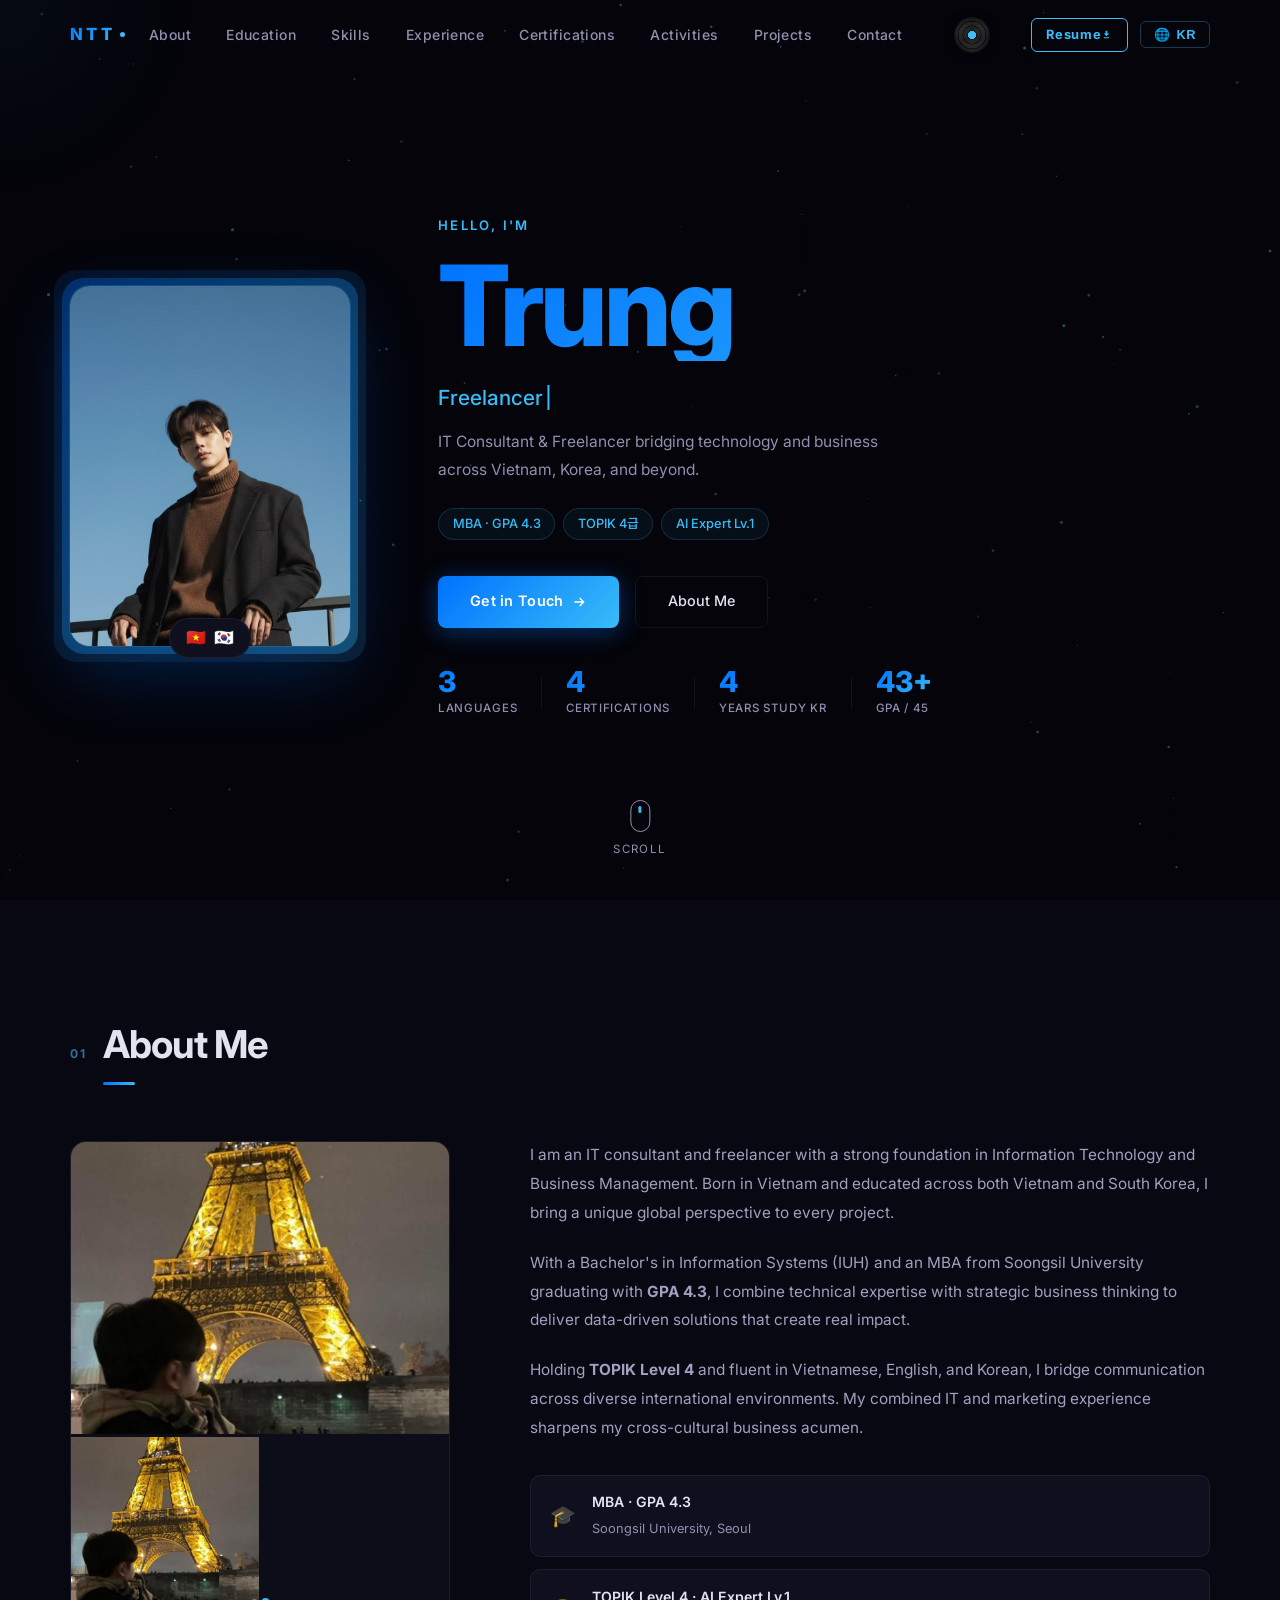
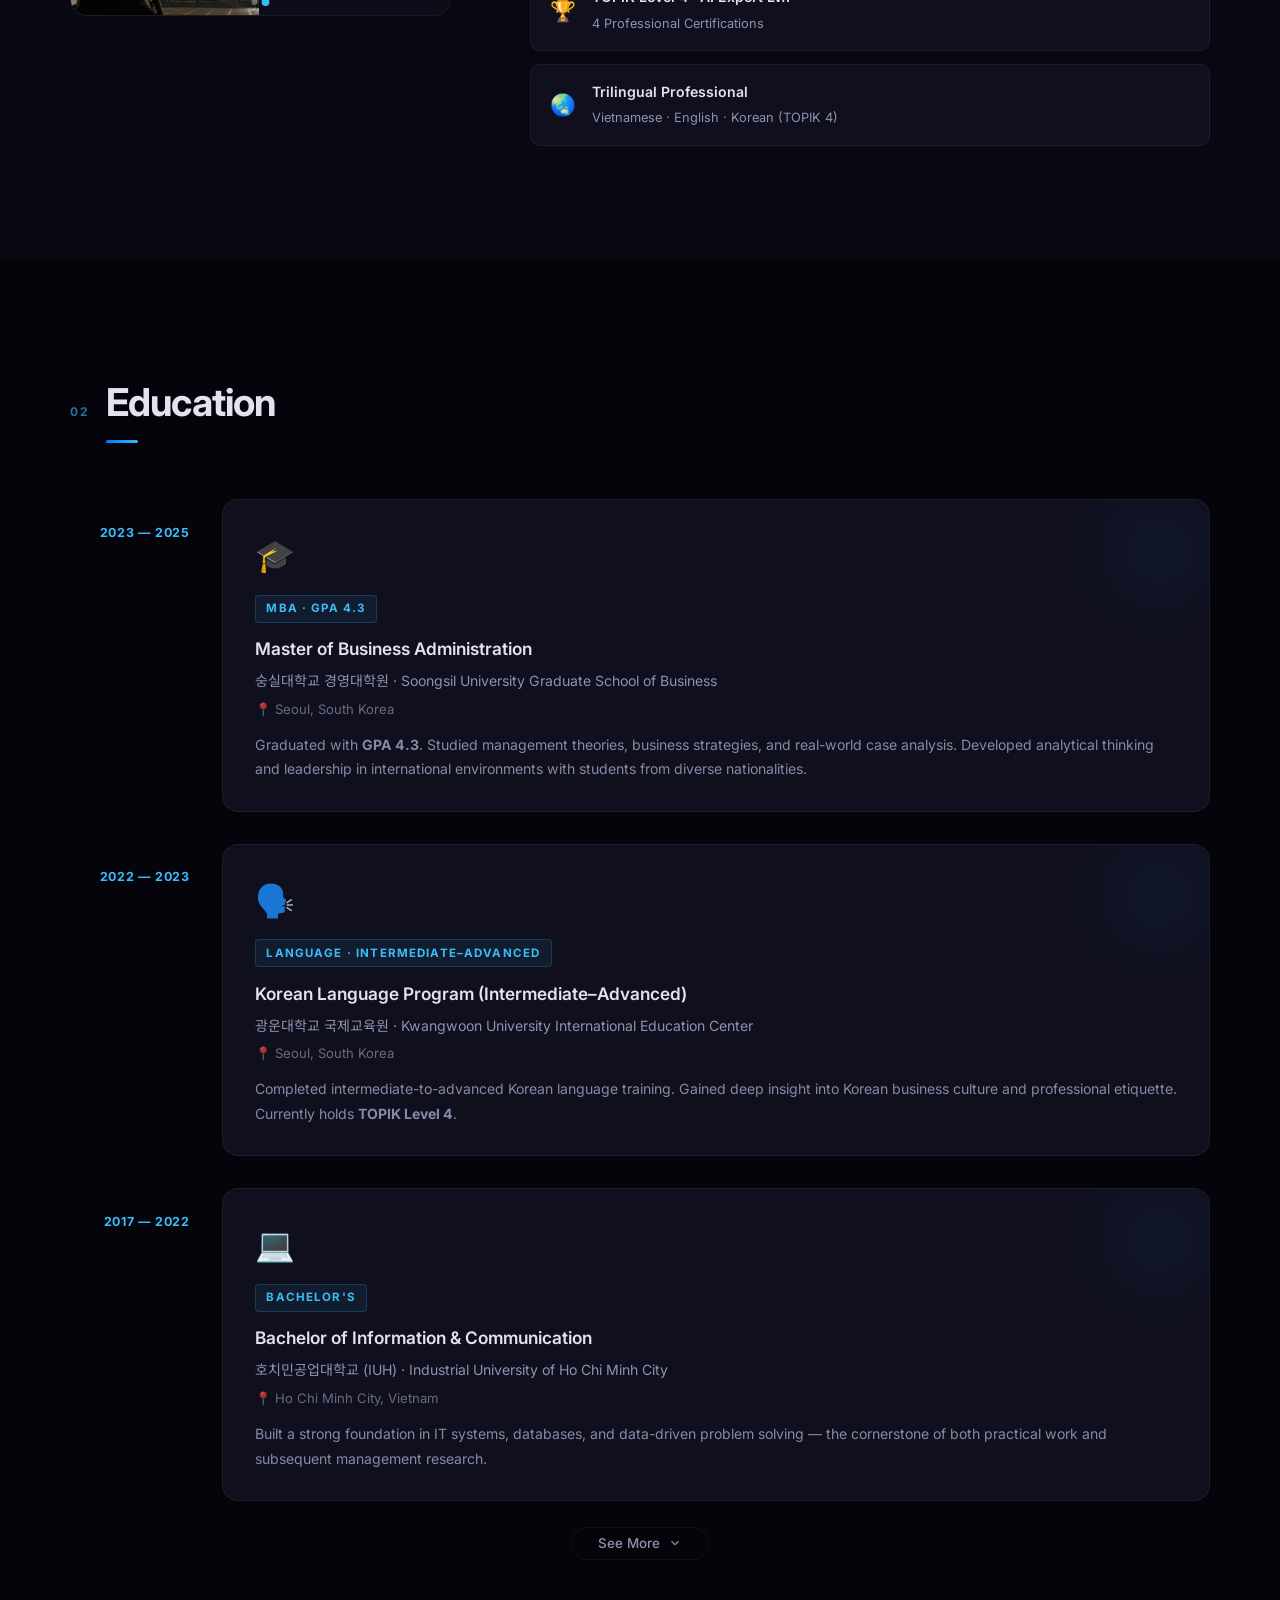
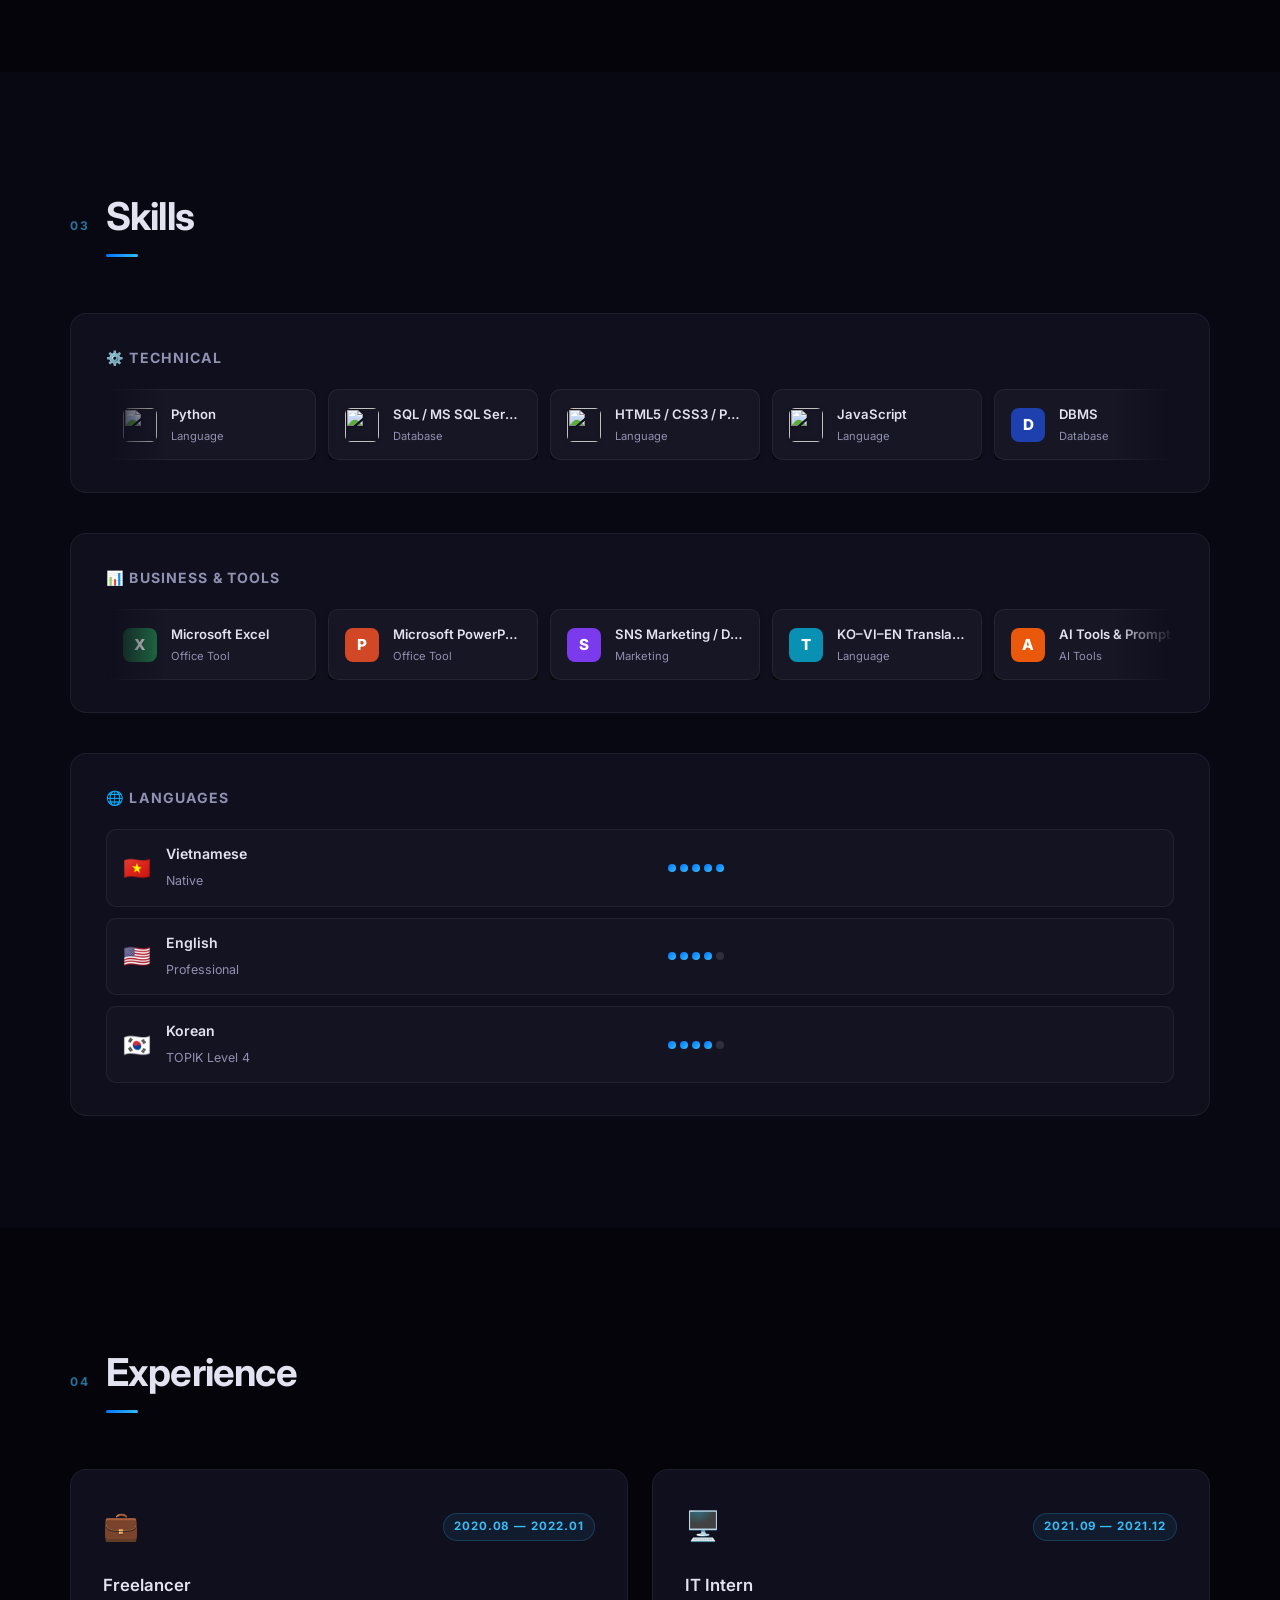
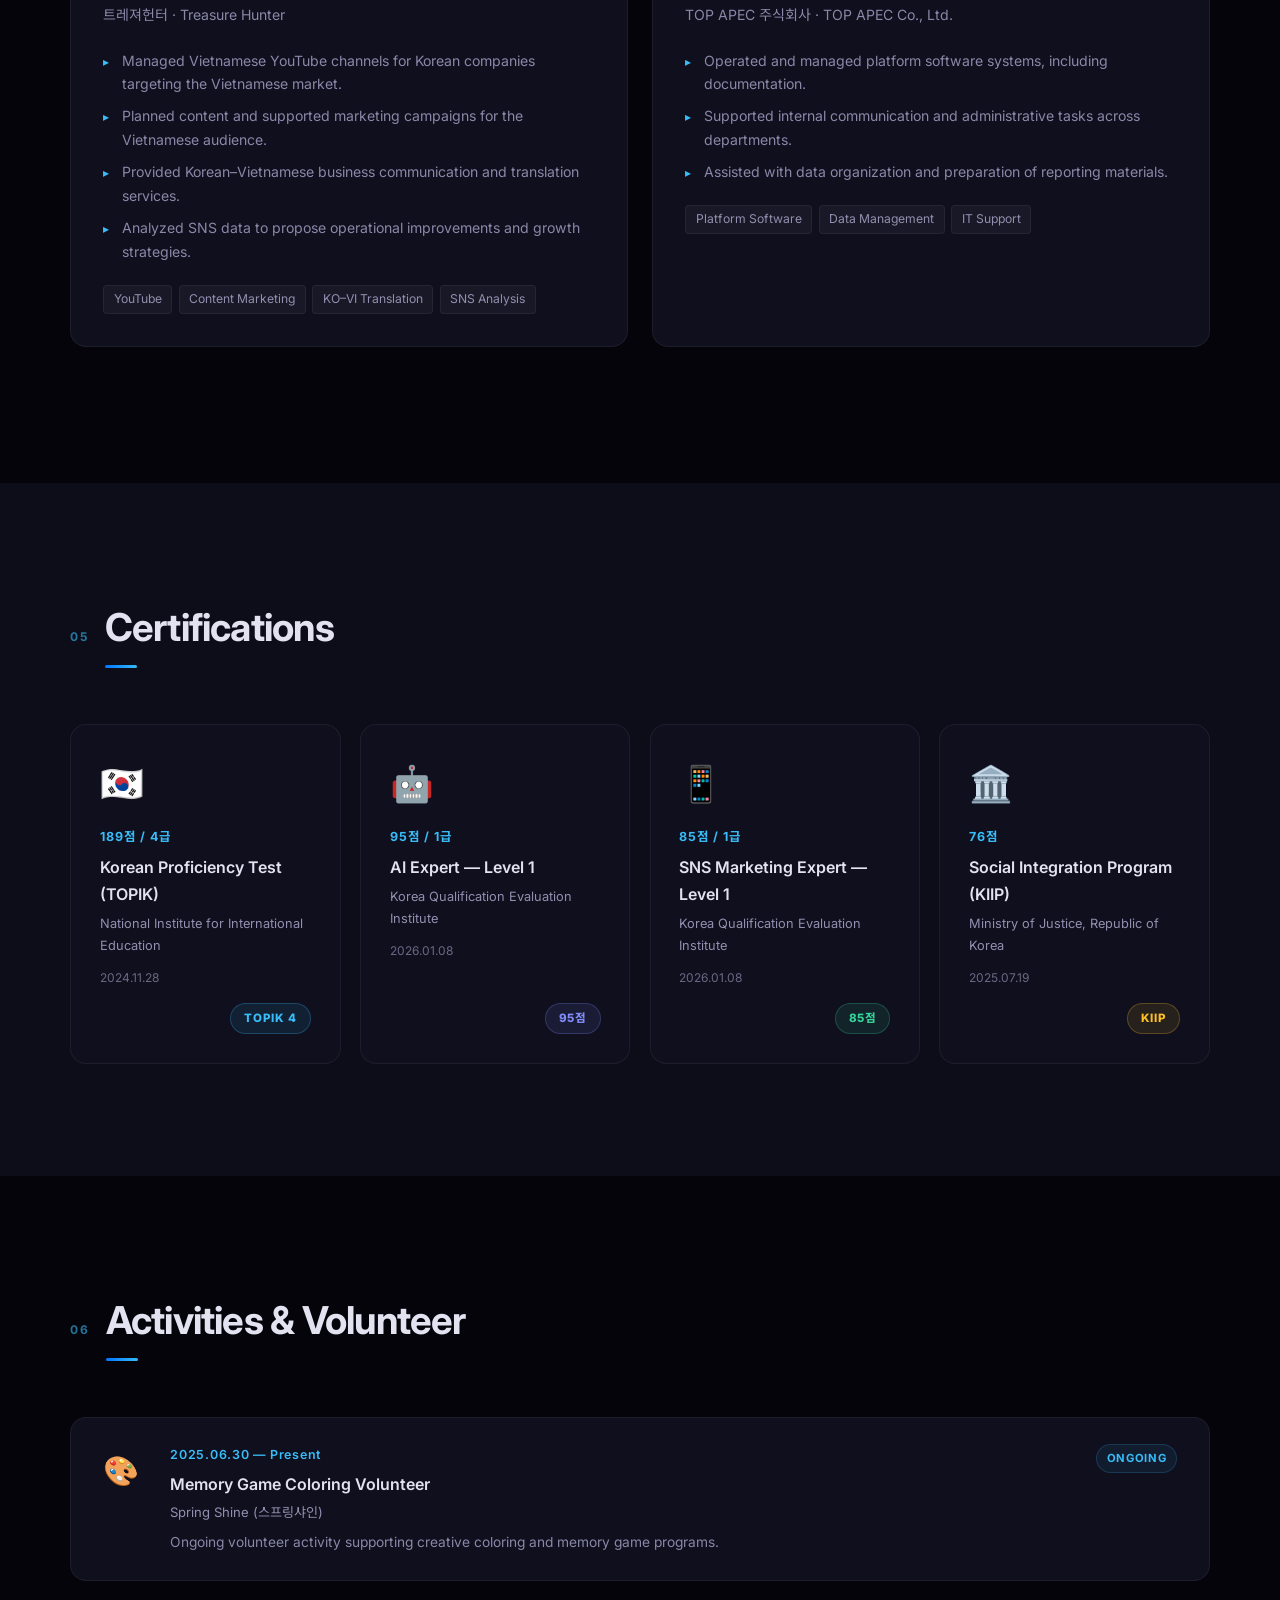
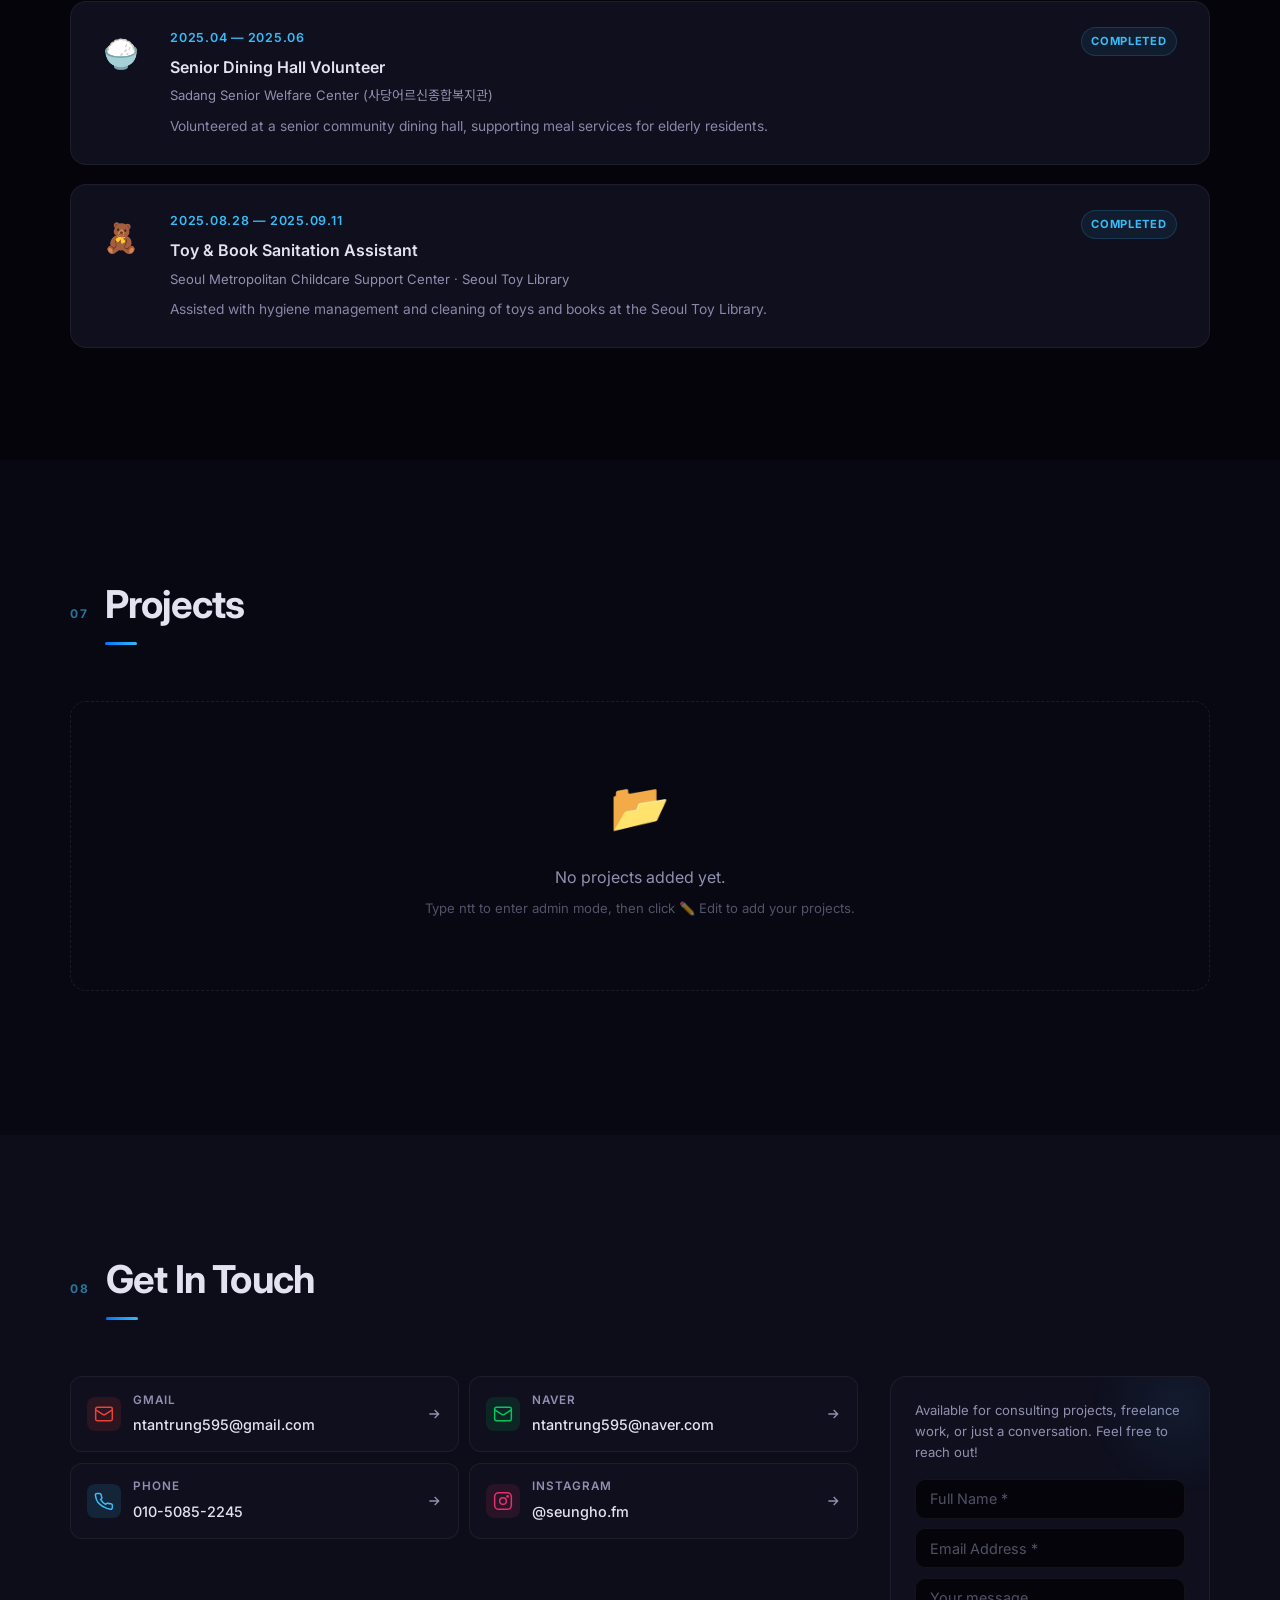
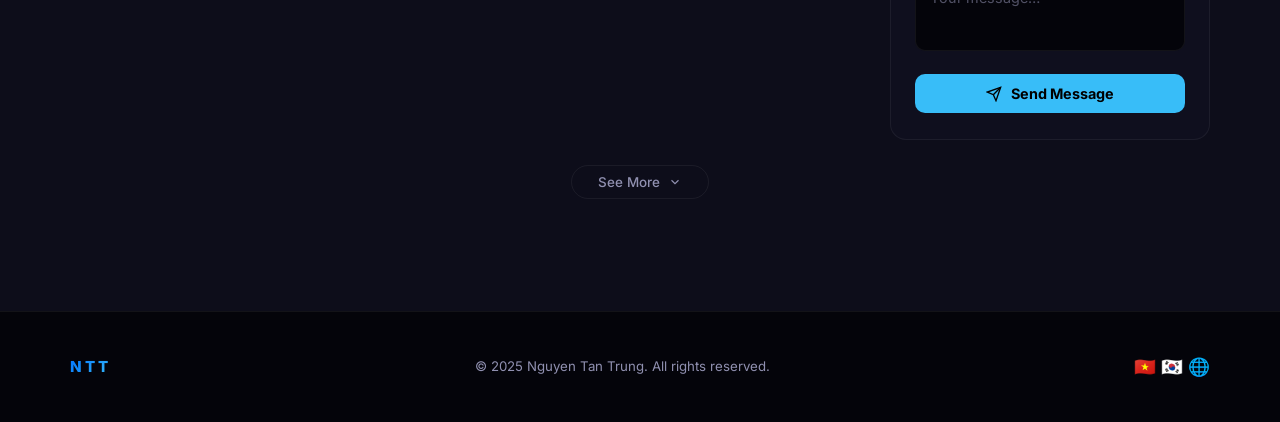
==== index.html @ a9954a74 "Switch contact form to Web3Forms — send directly to Gmail" ====
<!DOCTYPE html>
<html lang="en">
<head>
  <meta charset="UTF-8">
  <meta name="viewport" content="width=device-width, initial-scale=1.0">
  <title>Nguyen Tan Trung — Portfolio</title>
  <link rel="preconnect" href="https://fonts.googleapis.com">
  <link rel="preconnect" href="https://fonts.gstatic.com" crossorigin>
  <link href="https://fonts.googleapis.com/css2?family=Inter:ital,wght@0,300;0,400;0,500;0,600;0,700;0,800&family=Noto+Sans+KR:wght@300;400;500;700&display=swap" rel="stylesheet">
  <link rel="stylesheet" href="css/style.css?v=28">
</head>
<body>

  <!-- Particle Canvas -->
  <canvas id="particles"></canvas>
  <!-- Cursor glow -->
  <div id="cursor-glow"></div>
  <!-- Hidden YouTube Music Player -->

  <!-- ============ NAVBAR ============ -->
  <nav id="navbar">
    <div class="nav-container">
      <div class="nav-logo" id="adminTrigger" title="">
        <span class="logo-text">NTT</span>
        <span class="logo-dot"></span>
      </div>

      <!-- Admin photo upload panel (hidden) -->
      <div class="admin-panel" id="adminPanel">
        <span class="admin-label">🔒 Admin</span>
        <label class="admin-upload-btn" for="photoInput">
          📷 <span data-en="Change Photo" data-kr="사진 변경">Change Photo</span>
        </label>
        <input type="file" id="photoInput" accept="image/*" style="display:none">
        <button class="admin-btn" id="adminEditBtn">✏️ Edit</button>
        <button class="admin-btn admin-save-btn" id="adminSaveBtn">💾 Save</button>
        <button class="admin-btn admin-music-btn" id="adminMusicBtn">🎵 Music</button>
        <button class="admin-btn admin-reset-btn" id="adminResetBtn" title="Reset all text to original HTML">🔄 Reset</button>
        <button class="admin-btn admin-export-btn" id="adminExportBtn" title="Export HTML for deployment">📤 Export</button>
        <button class="admin-close" id="adminClose">✕</button>
      </div>
      <div class="nav-links">
        <a href="#about"      data-en="About"      data-kr="소개">About</a>
        <a href="#education"  data-en="Education"  data-kr="학력">Education</a>
        <a href="#skills"     data-en="Skills"     data-kr="스킬">Skills</a>
        <a href="#experience" data-en="Experience" data-kr="경험">Experience</a>
        <a href="#certs"      data-en="Certifications" data-kr="자격증">Certifications</a>
        <a href="#activities" data-en="Activities" data-kr="활동">Activities</a>
        <a href="#projects"   data-en="Projects"   data-kr="프로젝트">Projects</a>
        <a href="#contact"    data-en="Contact"    data-kr="연락처">Contact</a>
      </div>
      <div class="nav-right">
        <!-- Vinyl music player -->
        <div class="vinyl-player" id="vinylPlayer">
          <button class="vp-side" id="vpPrev" title="Previous">
            <svg width="11" height="11" viewBox="0 0 24 24" fill="currentColor"><path d="M6 6h2v12H6zm3.5 6 8.5 6V6z"/></svg>
          </button>
          <button class="vp-disc" id="vinylBtn" title="Play / Pause">
            <div class="vp-groove"></div>
            <span class="vp-note n1">♪</span>
            <span class="vp-note n2">♫</span>
            <span class="vp-note n3">♩</span>
            <span class="vp-note n4">♪</span>
          </button>
          <button class="vp-side" id="vpNext" title="Next">
            <svg width="11" height="11" viewBox="0 0 24 24" fill="currentColor"><path d="M6 18l8.5-6L6 6v12zm2.5-6 8.5 6V6l-8.5 6z"/><path d="M16 6h2v12h-2z"/></svg>
          </button>
          <span class="vp-title" id="vpTitle"></span>
        </div>
        <a class="resume-btn" href="resume.pdf" download title="Download Resume">Resume <svg width="11" height="11" viewBox="0 0 24 24" fill="currentColor"><path d="M12 16l-6-6h4V4h4v6h4l-6 6zm-6 4h12v-2H6v2z"/></svg></a>
        <button class="lang-toggle" id="langToggle">
          <span class="lang-icon">🌐</span> KR
        </button>
        <button class="menu-toggle" id="menuToggle" aria-label="Menu">
          <span></span><span></span><span></span>
        </button>
      </div>
    </div>
  </nav>

  <!-- Mobile Menu -->
  <div class="mobile-menu" id="mobileMenu">
    <a href="#about"      data-en="About"          data-kr="소개">About</a>
    <a href="#education"  data-en="Education"      data-kr="학력">Education</a>
    <a href="#skills"     data-en="Skills"         data-kr="스킬">Skills</a>
    <a href="#experience" data-en="Experience"     data-kr="경험">Experience</a>
    <a href="#certs"      data-en="Certifications" data-kr="자격증">Certifications</a>
    <a href="#activities" data-en="Activities"     data-kr="활동">Activities</a>
    <a href="#projects"   data-en="Projects"       data-kr="프로젝트">Projects</a>
    <a href="#contact"    data-en="Contact"        data-kr="연락처">Contact</a>
  </div>

  <!-- ============ HERO ============ -->
  <section id="hero">
    <div class="hero-inner">
      <div class="hero-photo-wrap">
        <div class="photo-ring"></div>
        <div class="photo-ring ring2"></div>
        <div class="hero-photo">
          <img src="images/profile.jpg" alt="Nguyen Tan Trung" id="profileImg"
               onerror="this.style.display='none'; document.getElementById('photoFallback').style.display='flex'">
          <div class="photo-fallback" id="photoFallback">
            <div class="fallback-initials">NTT</div>
          </div>
        </div>
        <div class="photo-badge"><span>🇻🇳</span><span>🇰🇷</span></div>
      </div>

      <div class="hero-text">
        <div class="hero-tag" data-en="Hello, I'm" data-kr="안녕하세요, 저는">Hello, I'm</div>
        <h1 class="hero-name">
          <span class="name-line" id="heroName" data-en="Trung" data-kr="고승호">Trung</span>
        </h1>
        <div class="hero-typed-wrap">
          <span class="hero-typed" id="typedText"></span>
          <span class="cursor-blink">|</span>
        </div>
        <p class="hero-desc"
           data-en="IT Consultant &amp; Freelancer bridging technology and business across Vietnam, Korea, and beyond."
           data-kr="기술과 비즈니스를 연결하는 IT 컨설턴트 &amp; 프리랜서 — 베트남, 한국, 그리고 세계로.">
          IT Consultant &amp; Freelancer bridging technology and business across Vietnam, Korea, and beyond.
        </p>
        <div class="hero-pills">
          <span>MBA · GPA 4.3</span>
          <span>TOPIK 4급</span>
          <span>AI Expert Lv.1</span>
        </div>
        <div class="hero-cta">
          <a href="#contact" class="btn-primary">
            <span data-en="Get in Touch" data-kr="연락하기">Get in Touch</span>
            <svg width="16" height="16" viewBox="0 0 24 24" fill="none" stroke="currentColor" stroke-width="2"><path d="m5 12 14 0M13 6l6 6-6 6"/></svg>
          </a>
          <a href="#about" class="btn-ghost" data-en="About Me" data-kr="소개">About Me</a>
        </div>
        <div class="hero-stats">
          <div class="stat">
            <span class="stat-num" data-target="3">0</span>
            <span class="stat-label" data-en="Languages" data-kr="언어">Languages</span>
          </div>
          <div class="stat-divider"></div>
          <div class="stat">
            <span class="stat-num" data-target="4">0</span>
            <span class="stat-label" data-en="Certifications" data-kr="자격증">Certifications</span>
          </div>
          <div class="stat-divider"></div>
          <div class="stat">
            <span class="stat-num" data-target="4">0</span>
            <span class="stat-label" data-en="Years Study KR" data-kr="한국 유학">Years Study KR</span>
          </div>
          <div class="stat-divider"></div>
          <div class="stat">
            <span class="stat-num" data-target="43">0</span>
            <span class="stat-label" data-en="GPA / 45" data-kr="학점">GPA / 45</span>
          </div>
        </div>
      </div>
    </div>
    <div class="scroll-hint">
      <div class="scroll-mouse"><div class="scroll-wheel"></div></div>
      <span data-en="Scroll" data-kr="스크롤">Scroll</span>
    </div>

  </section>

  <!-- ============ ABOUT ============ -->
  <section id="about">
    <div class="container">
      <div class="section-header reveal">
        <span class="section-num">01</span>
        <h2 data-en="About Me" data-kr="소개">About Me</h2>
      </div>
      <div class="about-grid">
        <div class="about-image-block reveal">
          <div class="about-slideshow" id="aboutSlideshow">
            <!-- Main large photo -->
            <div class="slide-main" id="slideMain">
              <img class="slide-photo" id="slideMainImg" alt="">
              <button class="del-btn" id="delMain">✕</button>
            </div>
            <!-- Two thumbnails row -->
            <div class="slide-thumbs">
              <div class="slide-thumb" id="slideLeft">
                <img class="slide-photo" id="slideLeftImg" alt="">
                <button class="del-btn" id="delLeft">✕</button>
              </div>
              <div class="slide-thumb" id="slideRight">
                <img class="slide-photo" id="slideRightImg" alt="">
                <button class="del-btn" id="delRight">✕</button>
              </div>
            </div>
            <!-- Navigation arrows -->
            <button class="slide-arrow arrow-prev" id="arrowPrev">&#8249;</button>
            <button class="slide-arrow arrow-next" id="arrowNext">&#8250;</button>
            <!-- Page indicator dots -->
            <div class="slideshow-dots" id="slideshowDots"></div>
            <!-- Admin add button (hidden until admin mode) -->
            <button class="slideshow-add-btn" id="slideshowAddBtn" title="Add photos">
              <svg width="18" height="18" viewBox="0 0 24 24" fill="none" stroke="currentColor" stroke-width="2.5"><path d="M12 5v14M5 12h14"/></svg>
              <span data-en="Add Photos" data-kr="사진 추가">Add Photos</span>
            </button>
            <input type="file" id="galleryInput" accept="image/*" multiple style="display:none">
          </div>
        </div>
        <div class="about-content reveal">
          <p data-en="I am an IT consultant and freelancer with a strong foundation in Information Technology and Business Management. Born in Vietnam and educated across both Vietnam and South Korea, I bring a unique global perspective to every project."
             data-kr="저는 정보기술과 경영 관리에 탄탄한 기반을 갖춘 IT 컨설턴트이자 프리랜서입니다. 베트남에서 태어나 베트남과 한국 양국에서 교육을 받으며, 모든 프로젝트에 독특한 글로벌 시각을 제공합니다.">
            I am an IT consultant and freelancer with a strong foundation in Information Technology and Business Management. Born in Vietnam and educated across both Vietnam and South Korea, I bring a unique global perspective to every project.
          </p>
          <p data-en="With a Bachelor's in Information Systems (IUH) and an MBA from Soongsil University graduating with GPA 4.3, I combine technical expertise with strategic business thinking to deliver data-driven solutions that create real impact."
             data-kr="IUH 정보통신학과 학사와 숭실대학교 MBA(GPA 4.3 졸업)를 바탕으로, 기술 전문성과 전략적 비즈니스 사고를 결합하여 실질적인 영향을 미치는 데이터 기반 솔루션을 제공합니다.">
            With a Bachelor's in Information Systems (IUH) and an MBA from Soongsil University graduating with <strong>GPA 4.3</strong>, I combine technical expertise with strategic business thinking to deliver data-driven solutions that create real impact.
          </p>
          <p data-en="Holding TOPIK Level 4 and fluent in Vietnamese, English, and Korean, I bridge communication across diverse international environments. My combined IT and marketing experience sharpens my cross-cultural business acumen."
             data-kr="TOPIK 4급 보유자로 베트남어, 영어, 한국어에 능통하며, 다양한 국제 환경에서 소통의 교량 역할을 합니다. IT와 마케팅 경험의 결합을 통해 다문화 비즈니스 감각을 키워왔습니다.">
            Holding <strong>TOPIK Level 4</strong> and fluent in Vietnamese, English, and Korean, I bridge communication across diverse international environments. My combined IT and marketing experience sharpens my cross-cultural business acumen.
          </p>
          <div class="about-info-cards" id="aboutInfoCards">
            <div class="info-card" data-static-id="about-s1">
              <div class="info-icon">🎓</div>
              <div>
                <strong data-en="MBA · GPA 4.3" data-kr="MBA · 학점 4.3">MBA · GPA 4.3</strong>
                <span>Soongsil University, Seoul</span>
              </div>
            </div>
            <div class="info-card" data-static-id="about-s2">
              <div class="info-icon">🏆</div>
              <div>
                <strong data-en="TOPIK Level 4 · AI Expert Lv.1" data-kr="TOPIK 4급 · AI 전문가 1급">TOPIK Level 4 · AI Expert Lv.1</strong>
                <span data-en="4 Professional Certifications" data-kr="전문 자격증 4개">4 Professional Certifications</span>
              </div>
            </div>
            <div class="info-card" data-static-id="about-s3">
              <div class="info-icon">🌏</div>
              <div>
                <strong data-en="Trilingual Professional" data-kr="3개 국어 전문가">Trilingual Professional</strong>
                <span>Vietnamese · English · Korean (TOPIK 4)</span>
              </div>
            </div>
          </div>
          <div class="see-more-wrap" id="aboutSeeMore" style="display:none">
            <button class="see-more-btn" data-section="about">
              <span data-en="See More" data-kr="더 보기">See More</span>
              <svg width="14" height="14" viewBox="0 0 24 24" fill="none" stroke="currentColor" stroke-width="2"><path d="m6 9 6 6 6-6"/></svg>
            </button>
          </div>
          <div class="section-admin-bar" id="aboutAdminBar">
            <button class="section-add-btn" data-add-section="about">
              <svg width="14" height="14" viewBox="0 0 24 24" fill="none" stroke="currentColor" stroke-width="2.5"><path d="M12 5v14M5 12h14"/></svg>
              <span data-en="Add Info Card" data-kr="정보 카드 추가">Add Info Card</span>
            </button>
          </div>
        </div>
      </div>
    </div>
  </section>

  <!-- ============ EDUCATION ============ -->
  <section id="education">
    <div class="container">
      <div class="section-header reveal">
        <span class="section-num">02</span>
        <h2 data-en="Education" data-kr="학력">Education</h2>
      </div>
      <div class="edu-timeline" id="eduTimeline">

        <div class="edu-item reveal" data-edu-id="mba" data-static-id="edu-mba">
          <div class="edu-year">2023 — 2025</div>
          <div class="edu-card">
            <div class="edu-card-glow"></div>
            <div class="edu-logo">🎓</div>
            <div class="edu-body">
              <span class="edu-badge" data-en="MBA · GPA 4.3" data-kr="경영학 석사 · 학점 4.3">MBA · GPA 4.3</span>
              <h3 data-en="Master of Business Administration" data-kr="경영학 석사 (MBA)">Master of Business Administration</h3>
              <p class="edu-school">숭실대학교 경영대학원 · Soongsil University Graduate School of Business</p>
              <p class="edu-location">📍 Seoul, South Korea</p>
              <p class="edu-desc"
                 data-en="Graduated with GPA 4.3. Studied management theories, business strategies, and real-world case analysis. Developed analytical thinking and leadership in international environments with students from diverse nationalities."
                 data-kr="GPA 4.3으로 졸업. 경영 이론, 비즈니스 전략, 실제 사례를 체계적으로 연구. 다양한 국적의 유학생들과 함께하는 국제 환경에서 분석적 사고와 리더십을 개발했습니다.">
                Graduated with <strong>GPA 4.3</strong>. Studied management theories, business strategies, and real-world case analysis. Developed analytical thinking and leadership in international environments with students from diverse nationalities.
              </p>
            </div>
          <div class="click-hint">Click to view</div>
          </div>
        </div>

        <div class="edu-item reveal" data-edu-id="korean" data-static-id="edu-korean">
          <div class="edu-year">2022 — 2023</div>
          <div class="edu-card">
            <div class="edu-card-glow"></div>
            <div class="edu-logo">🗣️</div>
            <div class="edu-body">
              <span class="edu-badge" data-en="Language · Intermediate–Advanced" data-kr="어학 · 중·고급">Language · Intermediate–Advanced</span>
              <h3 data-en="Korean Language Program (Intermediate–Advanced)" data-kr="한국어교육 (중·고급)">Korean Language Program (Intermediate–Advanced)</h3>
              <p class="edu-school">광운대학교 국제교육원 · Kwangwoon University International Education Center</p>
              <p class="edu-location">📍 Seoul, South Korea</p>
              <p class="edu-desc"
                 data-en="Completed intermediate-to-advanced Korean language training. Gained deep insight into Korean business culture, organizational communication, and professional etiquette. Currently holds TOPIK Level 4."
                 data-kr="한국어 중·고급 과정 수료. 한국 비즈니스 문화, 조직 내 커뮤니케이션, 비즈니스 예절에 대한 깊은 이해를 갖추었습니다. 현재 TOPIK 4급 보유.">
                Completed intermediate-to-advanced Korean language training. Gained deep insight into Korean business culture and professional etiquette. Currently holds <strong>TOPIK Level 4</strong>.
              </p>
            </div>
          <div class="click-hint">Click to view</div>
          </div>
        </div>

        <div class="edu-item reveal" data-edu-id="bachelor" data-static-id="edu-bachelor">
          <div class="edu-year">2017 — 2022</div>
          <div class="edu-card">
            <div class="edu-card-glow"></div>
            <div class="edu-logo">💻</div>
            <div class="edu-body">
              <span class="edu-badge" data-en="Bachelor's" data-kr="학사">Bachelor's</span>
              <h3 data-en="Bachelor of Information &amp; Communication" data-kr="정보통신학과 학사">Bachelor of Information &amp; Communication</h3>
              <p class="edu-school">호치민공업대학교 (IUH) · Industrial University of Ho Chi Minh City</p>
              <p class="edu-location">📍 Ho Chi Minh City, Vietnam</p>
              <p class="edu-desc"
                 data-en="Built a strong foundation in IT systems, databases, and data-driven problem solving — the cornerstone of both practical work and subsequent management research."
                 data-kr="IT 시스템, 데이터베이스, 데이터 기반 문제 해결에 탄탄한 기초를 쌓았습니다. 이후 경영 연구와 실무의 초석이 되었습니다.">
                Built a strong foundation in IT systems, databases, and data-driven problem solving — the cornerstone of both practical work and subsequent management research.
              </p>
            </div>
          <div class="click-hint">Click to view</div>
          </div>
        </div>

        <div class="edu-item reveal" data-edu-id="highschool" data-static-id="edu-highschool">
          <div class="edu-year">2014 — 2017</div>
          <div class="edu-card">
            <div class="edu-card-glow"></div>
            <div class="edu-logo">🏫</div>
            <div class="edu-body">
              <span class="edu-badge" data-en="High School" data-kr="고등학교">High School</span>
              <h3 data-en="High School Diploma" data-kr="고등학교 졸업">High School Diploma</h3>
              <p class="edu-school">호앙 반 투 고등학교 · Hoang Van Thu High School</p>
              <p class="edu-location">📍 Vietnam</p>
              <p class="edu-desc"
                 data-en="Served as class president, cultivating leadership and responsibility. Developed time management skills and diligence that form the foundation for completing any task."
                 data-kr="반장으로 활동하며 리더십과 책임감을 길렀습니다. 시간 관리 능력과 성실함을 개발하여 이후 모든 일을 완수하는 기반이 되었습니다.">
                Served as class president, cultivating leadership and responsibility. Developed time management skills and diligence that became the foundation for completing any task.
              </p>
            </div>
          <div class="click-hint">Click to view</div>
          </div>
        </div>

      </div>
      <div class="see-more-wrap" id="eduSeeMore" style="display:none">
        <button class="see-more-btn" data-section="edu">
          <span data-en="See More" data-kr="더 보기">See More</span>
          <svg width="14" height="14" viewBox="0 0 24 24" fill="none" stroke="currentColor" stroke-width="2"><path d="m6 9 6 6 6-6"/></svg>
        </button>
      </div>
      <div class="section-admin-bar" id="eduAdminBar">
        <button class="section-add-btn" data-add-section="edu">
          <svg width="14" height="14" viewBox="0 0 24 24" fill="none" stroke="currentColor" stroke-width="2.5"><path d="M12 5v14M5 12h14"/></svg>
          <span data-en="Add Education" data-kr="학력 추가">Add Education</span>
        </button>
      </div>
    </div>
  </section>

  <!-- ============ SKILLS ============ -->
  <section id="skills">
    <div class="container">
      <div class="section-header reveal">
        <span class="section-num">03</span>
        <h2 data-en="Skills" data-kr="스킬">Skills</h2>
      </div>
      <div class="skills-layout">
        <div class="skill-block reveal">
          <h3 data-en="⚙️ Technical" data-kr="⚙️ 기술">⚙️ Technical</h3>
          <div class="skill-list" id="skillListTech">
            <div class="skill-row" data-level="85" data-static-id="st-s1">
              <img class="sk-icon" src="https://cdn.jsdelivr.net/gh/devicons/devicon@latest/icons/python/python-original.svg" alt="">
              <div class="sk-info"><span class="sk-name">Python</span><span class="sk-cat">Language</span></div>
              <div class="skill-bar" style="display:none"><div class="skill-fill"></div></div>
            </div>
            <div class="skill-row" data-level="88" data-static-id="st-s2">
              <img class="sk-icon" src="https://cdn.jsdelivr.net/gh/devicons/devicon@latest/icons/microsoftsqlserver/microsoftsqlserver-plain.svg" alt="">
              <div class="sk-info"><span class="sk-name">SQL / MS SQL Server</span><span class="sk-cat">Database</span></div>
              <div class="skill-bar" style="display:none"><div class="skill-fill"></div></div>
            </div>
            <div class="skill-row" data-level="82" data-static-id="st-s3">
              <img class="sk-icon" src="https://cdn.jsdelivr.net/gh/devicons/devicon@latest/icons/html5/html5-original.svg" alt="">
              <div class="sk-info"><span class="sk-name">HTML5 / CSS3 / PHP</span><span class="sk-cat">Language</span></div>
              <div class="skill-bar" style="display:none"><div class="skill-fill"></div></div>
            </div>
            <div class="skill-row" data-level="75" data-static-id="st-s4">
              <img class="sk-icon" src="https://cdn.jsdelivr.net/gh/devicons/devicon@latest/icons/javascript/javascript-original.svg" alt="">
              <div class="sk-info"><span class="sk-name">JavaScript</span><span class="sk-cat">Language</span></div>
              <div class="skill-bar" style="display:none"><div class="skill-fill"></div></div>
            </div>
            <div class="skill-row" data-level="80" data-static-id="st-s5">
              <div class="sk-badge" style="background:#1e40af">D</div>
              <div class="sk-info"><span class="sk-name">DBMS</span><span class="sk-cat">Database</span></div>
              <div class="skill-bar" style="display:none"><div class="skill-fill"></div></div>
            </div>
            <div class="skill-row" data-level="70" data-static-id="st-s6">
              <div class="sk-badge" style="background:#065f46">I</div>
              <div class="sk-info"><span class="sk-name">IoT</span><span class="sk-cat">Technology</span></div>
              <div class="skill-bar" style="display:none"><div class="skill-fill"></div></div>
            </div>
          </div>
          <div class="see-more-wrap" id="skillTechSM" style="display:none">
            <button class="see-more-btn" data-section="skillTech">
              <span data-en="See More" data-kr="더 보기">See More</span>
              <svg width="14" height="14" viewBox="0 0 24 24" fill="none" stroke="currentColor" stroke-width="2"><path d="m6 9 6 6 6-6"/></svg>
            </button>
          </div>
          <div class="section-admin-bar" id="skillTechBar">
            <button class="section-add-btn" data-add-section="skillTech">
              <svg width="14" height="14" viewBox="0 0 24 24" fill="none" stroke="currentColor" stroke-width="2.5"><path d="M12 5v14M5 12h14"/></svg>
              <span data-en="Add Technical Skill" data-kr="기술 스킬 추가">Add Technical Skill</span>
            </button>
          </div>
        </div>

        <div class="skill-block reveal">
          <h3 data-en="📊 Business &amp; Tools" data-kr="📊 비즈니스 &amp; 도구">📊 Business &amp; Tools</h3>
          <div class="skill-list" id="skillListBiz">
            <div class="skill-row" data-level="93" data-static-id="sb-s1">
              <div class="sk-badge" style="background:#217346">X</div>
              <div class="sk-info"><span class="sk-name">Microsoft Excel</span><span class="sk-cat">Office Tool</span></div>
              <div class="skill-bar" style="display:none"><div class="skill-fill"></div></div>
            </div>
            <div class="skill-row" data-level="91" data-static-id="sb-s2">
              <div class="sk-badge" style="background:#d24726">P</div>
              <div class="sk-info"><span class="sk-name">Microsoft PowerPoint</span><span class="sk-cat">Office Tool</span></div>
              <div class="skill-bar" style="display:none"><div class="skill-fill"></div></div>
            </div>
            <div class="skill-row" data-level="85" data-static-id="sb-s3">
              <div class="sk-badge" style="background:#7c3aed">S</div>
              <div class="sk-info"><span class="sk-name" data-en="SNS Marketing / Data Analysis" data-kr="SNS 마케팅 / 데이터 분석">SNS Marketing / Data Analysis</span><span class="sk-cat">Marketing</span></div>
              <div class="skill-bar" style="display:none"><div class="skill-fill"></div></div>
            </div>
            <div class="skill-row" data-level="88" data-static-id="sb-s4">
              <div class="sk-badge" style="background:#0891b2">T</div>
              <div class="sk-info"><span class="sk-name" data-en="KO–VI–EN Translation" data-kr="한국어-베트남어-영어 통번역">KO–VI–EN Translation</span><span class="sk-cat">Language</span></div>
              <div class="skill-bar" style="display:none"><div class="skill-fill"></div></div>
            </div>
            <div class="skill-row" data-level="80" data-static-id="sb-s5">
              <div class="sk-badge" style="background:#ea580c">A</div>
              <div class="sk-info"><span class="sk-name" data-en="AI Tools &amp; Prompt Engineering" data-kr="AI 도구 &amp; 프롬프트 엔지니어링">AI Tools &amp; Prompt Engineering</span><span class="sk-cat">AI Tools</span></div>
              <div class="skill-bar" style="display:none"><div class="skill-fill"></div></div>
            </div>
          </div>
          <div class="see-more-wrap" id="skillBizSM" style="display:none">
            <button class="see-more-btn" data-section="skillBiz">
              <span data-en="See More" data-kr="더 보기">See More</span>
              <svg width="14" height="14" viewBox="0 0 24 24" fill="none" stroke="currentColor" stroke-width="2"><path d="m6 9 6 6 6-6"/></svg>
            </button>
          </div>
          <div class="section-admin-bar" id="skillBizBar">
            <button class="section-add-btn" data-add-section="skillBiz">
              <svg width="14" height="14" viewBox="0 0 24 24" fill="none" stroke="currentColor" stroke-width="2.5"><path d="M12 5v14M5 12h14"/></svg>
              <span data-en="Add Business Skill" data-kr="비즈니스 스킬 추가">Add Business Skill</span>
            </button>
          </div>
        </div>

        <div class="skill-block reveal">
          <h3 data-en="🌐 Languages" data-kr="🌐 언어">🌐 Languages</h3>
          <div class="lang-cards">
            <div class="lang-card">
              <span class="lang-flag">🇻🇳</span>
              <div><strong>Vietnamese</strong><em data-en="Native" data-kr="모국어">Native</em></div>
              <div class="lang-dots">
                <span class="dot active"></span><span class="dot active"></span><span class="dot active"></span><span class="dot active"></span><span class="dot active"></span>
              </div>
            </div>
            <div class="lang-card">
              <span class="lang-flag">🇺🇸</span>
              <div><strong>English</strong><em data-en="Professional" data-kr="전문">Professional</em></div>
              <div class="lang-dots">
                <span class="dot active"></span><span class="dot active"></span><span class="dot active"></span><span class="dot active"></span><span class="dot"></span>
              </div>
            </div>
            <div class="lang-card">
              <span class="lang-flag">🇰🇷</span>
              <div><strong>Korean</strong><em data-en="TOPIK Level 4" data-kr="TOPIK 4급">TOPIK Level 4</em></div>
              <div class="lang-dots">
                <span class="dot active"></span><span class="dot active"></span><span class="dot active"></span><span class="dot active"></span><span class="dot"></span>
              </div>
            </div>
          </div>
        </div>
      </div>
    </div>
  </section>

  <!-- ============ EXPERIENCE ============ -->
  <section id="experience">
    <div class="container">
      <div class="section-header reveal">
        <span class="section-num">04</span>
        <h2 data-en="Experience" data-kr="경험">Experience</h2>
      </div>
      <div class="exp-grid" id="expGrid">

        <div class="exp-card reveal" data-static-id="exp-s1">
          <div class="exp-card-top">
            <div class="exp-icon">💼</div>
            <span class="exp-tag">2020.08 — 2022.01</span>
          </div>
          <h3>Freelancer</h3>
          <p class="exp-org">트레져헌터 · Treasure Hunter</p>
          <ul class="exp-list">
            <li data-en="Managed Vietnamese YouTube channels for Korean companies targeting the Vietnamese market."
                data-kr="한국 기업의 베트남 유튜브 채널 운영 및 관리 (베트남 시장 타겟팅)">
              Managed Vietnamese YouTube channels for Korean companies targeting the Vietnamese market.
            </li>
            <li data-en="Planned content and supported marketing campaigns for the Vietnamese audience."
                data-kr="베트남 시장 대상 콘텐츠 기획 및 마케팅 캠페인 지원">
              Planned content and supported marketing campaigns for the Vietnamese audience.
            </li>
            <li data-en="Provided Korean–Vietnamese business communication and translation services."
                data-kr="한국어–베트남어 비즈니스 커뮤니케이션 및 통번역 서비스 제공">
              Provided Korean–Vietnamese business communication and translation services.
            </li>
            <li data-en="Analyzed SNS data to propose operational improvements and growth strategies."
                data-kr="SNS 데이터 분석을 통한 운영 개선 및 성장 전략 제안">
              Analyzed SNS data to propose operational improvements and growth strategies.
            </li>
          </ul>
          <div class="exp-tags">
            <span>YouTube</span><span>Content Marketing</span><span>KO–VI Translation</span><span>SNS Analysis</span>
          </div>
        </div>

        <div class="exp-card reveal" data-static-id="exp-s2">
          <div class="exp-card-top">
            <div class="exp-icon">🖥️</div>
            <span class="exp-tag">2021.09 — 2021.12</span>
          </div>
          <h3 data-en="IT Intern" data-kr="IT 인턴">IT Intern</h3>
          <p class="exp-org">TOP APEC 주식회사 · TOP APEC Co., Ltd.</p>
          <ul class="exp-list">
            <li data-en="Operated and managed platform software systems, including documentation."
                data-kr="플랫폼 소프트웨어 운영 관리 및 문서 정리">
              Operated and managed platform software systems, including documentation.
            </li>
            <li data-en="Supported internal communication and administrative tasks across departments."
                data-kr="부서 간 내부 커뮤니케이션 및 행정 업무 지원">
              Supported internal communication and administrative tasks across departments.
            </li>
            <li data-en="Assisted with data organization and preparation of reporting materials."
                data-kr="데이터 정리 및 보고 자료 작성 보조">
              Assisted with data organization and preparation of reporting materials.
            </li>
          </ul>
          <div class="exp-tags">
            <span>Platform Software</span><span>Data Management</span><span>IT Support</span>
          </div>
        </div>

      </div>
      <div class="see-more-wrap" id="expSeeMore" style="display:none">
        <button class="see-more-btn" data-section="exp">
          <span data-en="See More" data-kr="더 보기">See More</span>
          <svg width="14" height="14" viewBox="0 0 24 24" fill="none" stroke="currentColor" stroke-width="2"><path d="m6 9 6 6 6-6"/></svg>
        </button>
      </div>
      <div class="section-admin-bar" id="expAdminBar">
        <button class="section-add-btn" data-add-section="exp">
          <svg width="14" height="14" viewBox="0 0 24 24" fill="none" stroke="currentColor" stroke-width="2.5"><path d="M12 5v14M5 12h14"/></svg>
          <span data-en="Add Experience" data-kr="경험 추가">Add Experience</span>
        </button>
      </div>
    </div>
  </section>

  <!-- ============ CERTIFICATIONS ============ -->
  <section id="certs">
    <div class="container">
      <div class="section-header reveal">
        <span class="section-num">05</span>
        <h2 data-en="Certifications" data-kr="자격증">Certifications</h2>
      </div>
      <div class="certs-grid" id="certsGrid">

        <div class="cert-card reveal" data-cert-id="topik" data-static-id="cert-topik">
          <div class="cert-icon">🇰🇷</div>
          <div class="cert-body">
            <div class="cert-score">189점 / 4급</div>
            <h3 data-en="Korean Proficiency Test (TOPIK)" data-kr="한국어능력시험 (TOPIK)">Korean Proficiency Test (TOPIK)</h3>
            <p class="cert-org" data-en="National Institute for International Education" data-kr="국립국제교육원">National Institute for International Education</p>
            <span class="cert-date">2024.11.28</span>
          </div>
          <div class="cert-badge topik">TOPIK 4</div>
          <div class="click-hint">Click to view</div>
        </div>

        <div class="cert-card reveal" data-cert-id="ai" data-static-id="cert-ai">
          <div class="cert-icon">🤖</div>
          <div class="cert-body">
            <div class="cert-score">95점 / 1급</div>
            <h3 data-en="AI Expert — Level 1" data-kr="인공지능(AI)전문가 1급">AI Expert — Level 1</h3>
            <p class="cert-org" data-en="Korea Qualification Evaluation Institute" data-kr="한국자격검정평가진흥원">Korea Qualification Evaluation Institute</p>
            <span class="cert-date">2026.01.08</span>
          </div>
          <div class="cert-badge ai">95점</div>
          <div class="click-hint">Click to view</div>
        </div>

        <div class="cert-card reveal" data-cert-id="sns" data-static-id="cert-sns">
          <div class="cert-icon">📱</div>
          <div class="cert-body">
            <div class="cert-score">85점 / 1급</div>
            <h3 data-en="SNS Marketing Expert — Level 1" data-kr="SNS마케팅전문가 1급">SNS Marketing Expert — Level 1</h3>
            <p class="cert-org" data-en="Korea Qualification Evaluation Institute" data-kr="한국자격검정평가진흥원">Korea Qualification Evaluation Institute</p>
            <span class="cert-date">2026.01.08</span>
          </div>
          <div class="cert-badge sns">85점</div>
          <div class="click-hint">Click to view</div>
        </div>

        <div class="cert-card reveal" data-cert-id="kiip" data-static-id="cert-kiip">
          <div class="cert-icon">🏛️</div>
          <div class="cert-body">
            <div class="cert-score">76점</div>
            <h3 data-en="Social Integration Program (KIIP)" data-kr="사회통합프로그램종합평가 (KIIP)">Social Integration Program (KIIP)</h3>
            <p class="cert-org" data-en="Ministry of Justice, Republic of Korea" data-kr="대한민국 법무부">Ministry of Justice, Republic of Korea</p>
            <span class="cert-date">2025.07.19</span>
          </div>
          <div class="cert-badge kiip">KIIP</div>
          <div class="click-hint">Click to view</div>
        </div>

      </div>
      <div class="see-more-wrap" id="certsSeeMore" style="display:none">
        <button class="see-more-btn" data-section="cert">
          <span data-en="See More" data-kr="더 보기">See More</span>
          <svg width="14" height="14" viewBox="0 0 24 24" fill="none" stroke="currentColor" stroke-width="2"><path d="m6 9 6 6 6-6"/></svg>
        </button>
      </div>
      <div class="section-admin-bar" id="certsAdminBar">
        <button class="section-add-btn" data-add-section="cert">
          <svg width="14" height="14" viewBox="0 0 24 24" fill="none" stroke="currentColor" stroke-width="2.5"><path d="M12 5v14M5 12h14"/></svg>
          <span data-en="Add Certification" data-kr="자격증 추가">Add Certification</span>
        </button>
      </div>
    </div>
  </section>

  <!-- ============ ACTIVITIES ============ -->
  <section id="activities">
    <div class="container">
      <div class="section-header reveal">
        <span class="section-num">06</span>
        <h2 data-en="Activities &amp; Volunteer" data-kr="대외활동 &amp; 봉사">Activities &amp; Volunteer</h2>
      </div>
      <div class="act-list" id="actList">

        <div class="act-item reveal" data-static-id="act-s1" data-act-id="act-s1">
          <div class="act-icon">🎨</div>
          <div class="act-body">
            <div class="act-period">2025.06.30 — <span data-en="Present" data-kr="현재">Present</span></div>
            <h3 data-en="Memory Game Coloring Volunteer" data-kr="메모리게임 컬러링 색칠하기 자원봉사">Memory Game Coloring Volunteer</h3>
            <p class="act-org">Spring Shine (스프링샤인)</p>
            <p class="act-desc" data-en="Ongoing volunteer activity supporting creative coloring and memory game programs."
               data-kr="지속적인 자원봉사 활동으로 창의적인 색칠하기 및 메모리게임 프로그램을 지원합니다.">
              Ongoing volunteer activity supporting creative coloring and memory game programs.
            </p>
            <div class="act-photos-strip"></div>
          </div>
          <span class="act-tag" data-en="Ongoing" data-kr="진행중">Ongoing</span>
          <div class="click-hint">Click to view photos</div>
        </div>

        <div class="act-item reveal" data-static-id="act-s2" data-act-id="act-s2">
          <div class="act-icon">🍚</div>
          <div class="act-body">
            <div class="act-period">2025.04 — 2025.06</div>
            <h3 data-en="Senior Dining Hall Volunteer" data-kr="경로식당 자원봉사">Senior Dining Hall Volunteer</h3>
            <p class="act-org" data-en="Sadang Senior Welfare Center" data-kr="사당어르신종합복지관">Sadang Senior Welfare Center (사당어르신종합복지관)</p>
            <p class="act-desc" data-en="Volunteered at a senior community dining hall, supporting meal services for elderly residents."
               data-kr="어르신 복지관 경로식당에서 자원봉사하며 노인 식사 서비스를 지원했습니다.">
              Volunteered at a senior community dining hall, supporting meal services for elderly residents.
            </p>
            <div class="act-photos-strip"></div>
          </div>
          <span class="act-tag" data-en="Completed" data-kr="완료">Completed</span>
          <div class="click-hint">Click to view photos</div>
        </div>

        <div class="act-item reveal" data-static-id="act-s3" data-act-id="act-s3">
          <div class="act-icon">🧸</div>
          <div class="act-body">
            <div class="act-period">2025.08.28 — 2025.09.11</div>
            <h3 data-en="Toy &amp; Book Sanitation Assistant" data-kr="장난감/도서 위생 관리(세척) 보조">Toy &amp; Book Sanitation Assistant</h3>
            <p class="act-org" data-en="Seoul Metropolitan Childcare Support Center · Seoul Toy Library" data-kr="서울특별시육아종합지원센터 · 서울장난감도서관">Seoul Metropolitan Childcare Support Center · Seoul Toy Library</p>
            <p class="act-desc" data-en="Assisted with hygiene management and cleaning of toys and books at the Seoul Toy Library."
               data-kr="서울장난감도서관에서 장난감 및 도서의 위생 관리 및 세척 작업을 보조했습니다.">
              Assisted with hygiene management and cleaning of toys and books at the Seoul Toy Library.
            </p>
            <div class="act-photos-strip"></div>
          </div>
          <span class="act-tag" data-en="Completed" data-kr="완료">Completed</span>
          <div class="click-hint">Click to view photos</div>
        </div>

      </div>
      <div class="see-more-wrap" id="actSeeMore" style="display:none">
        <button class="see-more-btn" data-section="act">
          <span data-en="See More" data-kr="더 보기">See More</span>
          <svg width="14" height="14" viewBox="0 0 24 24" fill="none" stroke="currentColor" stroke-width="2"><path d="m6 9 6 6 6-6"/></svg>
        </button>
      </div>
      <div class="section-admin-bar" id="actAdminBar">
        <button class="section-add-btn" data-add-section="act">
          <svg width="14" height="14" viewBox="0 0 24 24" fill="none" stroke="currentColor" stroke-width="2.5"><path d="M12 5v14M5 12h14"/></svg>
          <span data-en="Add Activity" data-kr="활동 추가">Add Activity</span>
        </button>
      </div>
    </div>
  </section>

  <!-- ============ PROJECTS ============ -->
  <section id="projects">
    <div class="container">
      <div class="section-header reveal">
        <span class="section-num">07</span>
        <h2 data-en="Projects" data-kr="프로젝트">Projects</h2>
      </div>
      <div class="projects-grid" id="projectsGrid">
        <div class="proj-empty" id="projEmpty">
          <div class="proj-empty-icon">📂</div>
          <p data-en="No projects added yet." data-kr="아직 프로젝트가 없습니다.">No projects added yet.</p>
          <p class="proj-empty-hint" data-en="Type ntt to enter admin mode, then click ✏️ Edit to add your projects." data-kr="ntt를 입력해 관리자 모드 진입 후 ✏️ Edit을 눌러 프로젝트를 추가하세요.">Type ntt to enter admin mode, then click ✏️ Edit to add your projects.</p>
        </div>
      </div>
      <div class="proj-admin-bar" id="projAdminBar">
        <button class="proj-add-btn" id="projAddBtn">
          <svg width="15" height="15" viewBox="0 0 24 24" fill="none" stroke="currentColor" stroke-width="2.5"><path d="M12 5v14M5 12h14"/></svg>
          <span data-en="Add Project" data-kr="프로젝트 추가">Add Project</span>
        </button>
      </div>
    </div>
  </section>

  <!-- ============ CONTACT ============ -->
  <section id="contact">
    <div class="container">
      <div class="section-header reveal">
        <span class="section-num">08</span>
        <h2 data-en="Get In Touch" data-kr="연락하기">Get In Touch</h2>
      </div>
      <div class="contact-layout">
        <div class="contact-cards reveal" id="contactCards">
          <a href="mailto:ntantrung595@gmail.com" class="ccard" data-static-id="cc-gmail">
            <div class="ccard-icon gmail">
              <svg width="20" height="20" viewBox="0 0 24 24" fill="none" stroke="currentColor" stroke-width="1.8"><rect x="2" y="4" width="20" height="16" rx="2"/><path d="m22 7-8.97 5.7a1.94 1.94 0 0 1-2.06 0L2 7"/></svg>
            </div>
            <div><span class="ccard-label">Gmail</span><span class="ccard-val">ntantrung595@gmail.com</span></div>
            <svg class="ccard-arrow" width="16" height="16" viewBox="0 0 24 24" fill="none" stroke="currentColor" stroke-width="2"><path d="m5 12 14 0M13 6l6 6-6 6"/></svg>
          </a>
          <a href="mailto:ntantrung595@naver.com" class="ccard" data-static-id="cc-naver">
            <div class="ccard-icon naver">
              <svg width="20" height="20" viewBox="0 0 24 24" fill="none" stroke="currentColor" stroke-width="1.8"><rect x="2" y="4" width="20" height="16" rx="2"/><path d="m22 7-8.97 5.7a1.94 1.94 0 0 1-2.06 0L2 7"/></svg>
            </div>
            <div><span class="ccard-label">Naver</span><span class="ccard-val">ntantrung595@naver.com</span></div>
            <svg class="ccard-arrow" width="16" height="16" viewBox="0 0 24 24" fill="none" stroke="currentColor" stroke-width="2"><path d="m5 12 14 0M13 6l6 6-6 6"/></svg>
          </a>
          <a href="tel:01050852245" class="ccard" data-static-id="cc-phone">
            <div class="ccard-icon phone">
              <svg width="20" height="20" viewBox="0 0 24 24" fill="none" stroke="currentColor" stroke-width="1.8"><path d="M22 16.92v3a2 2 0 0 1-2.18 2 19.79 19.79 0 0 1-8.63-3.07A19.5 19.5 0 0 1 4.69 13.6 19.79 19.79 0 0 1 1.61 5a2 2 0 0 1 1.99-2h3a2 2 0 0 1 2 1.72c.127.96.361 1.903.7 2.81a2 2 0 0 1-.45 2.11L7.91 10.09a16 16 0 0 0 6 6l.91-.91a2 2 0 0 1 2.11-.45c.907.339 1.85.573 2.81.7A2 2 0 0 1 22 16.92z"/></svg>
            </div>
            <div><span class="ccard-label" data-en="Phone" data-kr="전화">Phone</span><span class="ccard-val">010-5085-2245</span></div>
            <svg class="ccard-arrow" width="16" height="16" viewBox="0 0 24 24" fill="none" stroke="currentColor" stroke-width="2"><path d="m5 12 14 0M13 6l6 6-6 6"/></svg>
          </a>
          <a href="https://www.instagram.com/seungho.fm" target="_blank" rel="noopener noreferrer" class="ccard" data-static-id="cc-ig">
            <div class="ccard-icon ig">
              <svg width="20" height="20" viewBox="0 0 24 24" fill="none" stroke="currentColor" stroke-width="1.8"><rect x="2" y="2" width="20" height="20" rx="5"/><circle cx="12" cy="12" r="4"/><circle cx="17.5" cy="6.5" r="0.8" fill="currentColor"/></svg>
            </div>
            <div><span class="ccard-label">Instagram</span><span class="ccard-val">@seungho.fm</span></div>
            <svg class="ccard-arrow" width="16" height="16" viewBox="0 0 24 24" fill="none" stroke="currentColor" stroke-width="2"><path d="m5 12 14 0M13 6l6 6-6 6"/></svg>
          </a>
          <a href="https://github.com/Tantrung595" target="_blank" rel="noopener noreferrer" class="ccard" data-static-id="cc-github">
            <div class="ccard-icon github">
              <svg width="20" height="20" viewBox="0 0 24 24" fill="currentColor"><path d="M12 2C6.477 2 2 6.477 2 12c0 4.42 2.865 8.17 6.839 9.49.5.092.682-.217.682-.482 0-.237-.008-.866-.013-1.7-2.782.604-3.369-1.34-3.369-1.34-.454-1.156-1.11-1.464-1.11-1.464-.908-.62.069-.608.069-.608 1.003.07 1.531 1.03 1.531 1.03.892 1.529 2.341 1.087 2.91.832.092-.647.35-1.088.636-1.338-2.22-.253-4.555-1.11-4.555-4.943 0-1.091.39-1.984 1.029-2.683-.103-.253-.446-1.27.098-2.647 0 0 .84-.269 2.75 1.025A9.578 9.578 0 0 1 12 6.836c.85.004 1.705.115 2.504.337 1.909-1.294 2.747-1.025 2.747-1.025.546 1.377.202 2.394.1 2.647.64.699 1.028 1.592 1.028 2.683 0 3.842-2.339 4.687-4.566 4.935.359.309.678.919.678 1.852 0 1.336-.012 2.415-.012 2.743 0 .267.18.578.688.48C19.138 20.167 22 16.418 22 12c0-5.523-4.477-10-10-10z"/></svg>
            </div>
            <div><span class="ccard-label">GitHub</span><span class="ccard-val">Tantrung595</span></div>
            <svg class="ccard-arrow" width="16" height="16" viewBox="0 0 24 24" fill="none" stroke="currentColor" stroke-width="2"><path d="m5 12 14 0M13 6l6 6-6 6"/></svg>
          </a>
          <a href="https://www.tiktok.com/@andrew19196" target="_blank" rel="noopener noreferrer" class="ccard" data-static-id="cc-tiktok">
            <div class="ccard-icon tiktok">
              <svg width="20" height="20" viewBox="0 0 24 24" fill="currentColor"><path d="M19.59 6.69a4.83 4.83 0 0 1-3.77-4.25V2h-3.45v13.67a2.89 2.89 0 0 1-2.88 2.5 2.89 2.89 0 0 1-2.89-2.89 2.89 2.89 0 0 1 2.89-2.89c.28 0 .54.04.79.1V9.01a6.33 6.33 0 0 0-.79-.05 6.34 6.34 0 0 0-6.34 6.34 6.34 6.34 0 0 0 6.34 6.34 6.34 6.34 0 0 0 6.33-6.34V8.69a8.18 8.18 0 0 0 4.78 1.52V6.77a4.85 4.85 0 0 1-1.01-.08z"/></svg>
            </div>
            <div><span class="ccard-label">TikTok</span><span class="ccard-val">@andrew19196</span></div>
            <svg class="ccard-arrow" width="16" height="16" viewBox="0 0 24 24" fill="none" stroke="currentColor" stroke-width="2"><path d="m5 12 14 0M13 6l6 6-6 6"/></svg>
          </a>
        </div>
        <div class="contact-form-wrap reveal">
          <p class="cf-desc" data-en="Available for consulting projects, freelance work, or just a conversation. Feel free to reach out!"
             data-kr="컨설팅 프로젝트, 프리랜서 작업, 또는 간단한 대화를 위해 언제든지 연락 주세요!">
            Available for consulting projects, freelance work, or just a conversation. Feel free to reach out!
          </p>
          <form class="contact-form" id="contactForm" novalidate>
            <div class="cf-field">
              <input type="text" id="cfName" placeholder="Full Name *" data-ph-en="Full Name *" data-ph-kr="이름 *" autocomplete="name">
            </div>
            <div class="cf-field">
              <input type="email" id="cfEmail" placeholder="Email Address *" data-ph-en="Email Address *" data-ph-kr="이메일 주소 *" autocomplete="email">
            </div>
            <div class="cf-field">
              <textarea id="cfMsg" rows="3" placeholder="Your message…" data-ph-en="Your message…" data-ph-kr="메시지를 입력하세요…"></textarea>
            </div>
            <button type="submit" class="cf-submit" id="cfSubmit">
              <svg width="16" height="16" viewBox="0 0 24 24" fill="none" stroke="currentColor" stroke-width="2"><path d="m22 2-7 20-4-9-9-4 20-7z"/><path d="M22 2 11 13"/></svg>
              <span data-en="Send Message" data-kr="메시지 보내기">Send Message</span>
            </button>
          </form>
        </div>
      </div>
      <div class="see-more-wrap" id="contactSeeMore" style="display:none">
        <button class="see-more-btn" data-section="contact">
          <span data-en="See More" data-kr="더 보기">See More</span>
          <svg width="14" height="14" viewBox="0 0 24 24" fill="none" stroke="currentColor" stroke-width="2"><path d="m6 9 6 6 6-6"/></svg>
        </button>
      </div>
      <div class="section-admin-bar" id="contactAdminBar">
        <button class="section-add-btn" data-add-section="contact">
          <svg width="14" height="14" viewBox="0 0 24 24" fill="none" stroke="currentColor" stroke-width="2.5"><path d="M12 5v14M5 12h14"/></svg>
          <span data-en="Add Contact" data-kr="연락처 추가">Add Contact</span>
        </button>
      </div>
    </div>
  </section>

  <!-- Footer -->
  <footer>
    <div class="container">
      <div class="footer-inner">
        <div class="footer-logo">NTT</div>
        <p data-en="© 2025 Nguyen Tan Trung. All rights reserved." data-kr="© 2025 응우옌 탄 쭝. 모든 권리 보유.">© 2025 Nguyen Tan Trung. All rights reserved.</p>
        <div class="footer-langs">🇻🇳 🇰🇷 🌐</div>
      </div>
    </div>
  </footer>

  <!-- ============ ADMIN PASSWORD MODAL ============ -->
  <div class="pw-overlay" id="pwOverlay">
    <div class="pw-modal" id="pwModal">
      <button class="pw-close" id="pwClose">✕</button>
      <div class="pw-icon">🔒</div>
      <h3 class="pw-title">Admin Access</h3>
      <p class="pw-hint">Enter password to continue</p>
      <input type="password" class="pw-input" id="pwInput" placeholder="••••••" autocomplete="off" maxlength="20">
      <p class="pw-error" id="pwError">Incorrect password</p>
      <button class="pw-btn" id="pwConfirm">Confirm</button>
    </div>
  </div>

  <!-- ============ EDUCATION DETAIL MODAL ============ -->
  <div class="ed-overlay" id="edOverlay">
    <div class="ed-modal">
      <button class="ed-close" id="edClose">✕</button>

      <div class="ed-img-wrap">
        <img class="ed-cert-img" id="edCertImg" alt="" style="display:none">
        <div class="ed-placeholder" id="edPlaceholder">
          <span class="ed-ph-watermark">EDUCATION</span>
          <div class="ed-ph-glow"></div>
          <div class="ed-ph-icon" id="edPhIcon">🎓</div>
          <div class="ed-ph-year" id="edPhYear"></div>
          <div class="ed-ph-title" id="edPhTitle"></div>
          <div class="ed-ph-line"></div>
        </div>
      </div>

      <div class="ed-body">
        <div class="ed-top-row">
          <div class="ed-badge-wrap" id="edBadgeWrap"></div>
          <div class="ed-meta">
            <h3 class="ed-degree" id="edDegree"></h3>
            <p class="ed-school" id="edSchool"></p>
            <span class="ed-year-label" id="edYearLabel"></span>
          </div>
        </div>
        <p class="ed-desc-text" id="edDescText"></p>
        <p class="ed-achievement" id="edAchievement"></p>
        <a class="ed-link" id="edLink" target="_blank" rel="noopener noreferrer">
          <svg width="14" height="14" viewBox="0 0 24 24" fill="none" stroke="currentColor" stroke-width="2"><path d="M18 13v6a2 2 0 0 1-2 2H5a2 2 0 0 1-2-2V8a2 2 0 0 1 2-2h6"/><polyline points="15 3 21 3 21 9"/><line x1="10" y1="14" x2="21" y2="3"/></svg>
          Visit Institution
        </a>
      </div>

      <div class="ed-admin-bar" id="edAdminBar">
        <button class="ed-edit-toggle" id="edEditToggle">
          <svg width="13" height="13" viewBox="0 0 24 24" fill="none" stroke="currentColor" stroke-width="2"><path d="M11 4H4a2 2 0 0 0-2 2v14a2 2 0 0 0 2 2h14a2 2 0 0 0 2-2v-7"/><path d="M18.5 2.5a2.121 2.121 0 0 1 3 3L12 15l-4 1 1-4 9.5-9.5z"/></svg>
          Edit Details
        </button>
      </div>

      <div class="ed-edit-form" id="edEditForm">
        <div class="ed-ef-field">
          <label>Diploma / Degree Image</label>
          <label class="ed-upload-btn" for="edImgInput">📷 Upload Image</label>
          <button type="button" class="cd-clear-img-btn" id="edClearImgBtn" style="display:none">✕ Xóa ảnh</button>
          <input type="file" id="edImgInput" accept="image/*" style="display:none">
          <img class="ed-upload-preview" id="edUploadPreview" alt="" style="display:none">
        </div>
        <div class="ed-ef-field">
          <label>Achievements / Thesis (optional)</label>
          <textarea id="edAchievementInput" rows="2" placeholder="e.g. Dean's List, Thesis title, GPA…"></textarea>
        </div>
        <div class="ed-ef-field">
          <label>Institution Link (optional)</label>
          <input type="url" id="edLinkInput" placeholder="https://…">
        </div>
        <div class="ed-ef-actions">
          <button class="ed-save-btn" id="edSaveBtn">💾 Save</button>
          <button class="ed-cancel-edit" id="edCancelEdit">Cancel</button>
        </div>
      </div>
    </div>
  </div>

  <!-- ============ CERTIFICATE DETAIL MODAL ============ -->
  <div class="cd-overlay" id="cdOverlay">
    <div class="cd-modal">
      <button class="cd-close" id="cdClose">✕</button>

      <!-- Certificate image / placeholder -->
      <div class="cd-img-wrap" id="cdImgWrap">
        <img class="cd-cert-img" id="cdCertImg" alt="" style="display:none">
        <div class="cd-placeholder" id="cdPlaceholder">
          <span class="cd-ph-watermark">CERTIFICATE</span>
          <div class="cd-ph-glow"></div>
          <div class="cd-ph-icon" id="cdPhIcon">🏆</div>
          <div class="cd-ph-badge" id="cdPhBadge"></div>
          <div class="cd-ph-title" id="cdPhTitle"></div>
          <div class="cd-ph-line"></div>
        </div>
      </div>

      <!-- Info -->
      <div class="cd-body">
        <div class="cd-top-row">
          <div class="cd-score-badge" id="cdScoreBadge"></div>
          <div class="cd-meta">
            <h3 class="cd-cert-name" id="cdCertName"></h3>
            <p class="cd-cert-org" id="cdCertOrg"></p>
            <span class="cd-cert-date" id="cdCertDate"></span>
          </div>
        </div>
        <p class="cd-cert-desc" id="cdCertDesc"></p>
        <a class="cd-cert-link" id="cdCertLink" target="_blank" rel="noopener noreferrer">
          <svg width="14" height="14" viewBox="0 0 24 24" fill="none" stroke="currentColor" stroke-width="2"><path d="M18 13v6a2 2 0 0 1-2 2H5a2 2 0 0 1-2-2V8a2 2 0 0 1 2-2h6"/><polyline points="15 3 21 3 21 9"/><line x1="10" y1="14" x2="21" y2="3"/></svg>
          View Certificate
        </a>
      </div>

      <!-- Admin bar -->
      <div class="cd-admin-bar" id="cdAdminBar">
        <button class="cd-edit-toggle" id="cdEditToggle">
          <svg width="13" height="13" viewBox="0 0 24 24" fill="none" stroke="currentColor" stroke-width="2"><path d="M11 4H4a2 2 0 0 0-2 2v14a2 2 0 0 0 2 2h14a2 2 0 0 0 2-2v-7"/><path d="M18.5 2.5a2.121 2.121 0 0 1 3 3L12 15l-4 1 1-4 9.5-9.5z"/></svg>
          Edit Details
        </button>
      </div>

      <!-- Edit form -->
      <div class="cd-edit-form" id="cdEditForm">
        <div class="cd-ef-field">
          <label>Certificate Image</label>
          <label class="cd-upload-btn" for="cdImgInput">📷 Upload Image</label>
          <button type="button" class="cd-clear-img-btn" id="cdClearImgBtn" style="display:none">✕ Xóa ảnh</button>
          <input type="file" id="cdImgInput" accept="image/*" style="display:none">
          <img class="cd-upload-preview" id="cdUploadPreview" alt="" style="display:none">
        </div>
        <div class="cd-ef-field">
          <label>Description (optional)</label>
          <textarea id="cdDescInput" rows="3" placeholder="Add notes about this certificate…"></textarea>
        </div>
        <div class="cd-ef-field">
          <label>Verification Link (optional)</label>
          <input type="url" id="cdLinkInput" placeholder="https://…">
        </div>
        <div class="cd-ef-actions">
          <button class="cd-save-btn" id="cdSaveBtn">💾 Save</button>
          <button class="cd-cancel-edit" id="cdCancelEdit">Cancel</button>
        </div>
      </div>

    </div>
  </div>

  <!-- ============ SECTION ITEM MODAL ============ -->
  <div class="si-overlay" id="siOverlay">
    <div class="si-modal">
      <div class="si-header">
        <h3 id="siTitle">Add Item</h3>
        <button class="si-close" id="siClose">✕</button>
      </div>
      <div class="si-body" id="siBody"></div>
      <div class="si-footer">
        <button class="si-btn-cancel" id="siCancel">Cancel</button>
        <button class="si-btn-save" id="siSave">Save</button>
      </div>
    </div>
  </div>

  <!-- ============ PROJECT MODAL ============ -->
  <div class="pm-overlay" id="pmOverlay">
    <div class="pm-modal">
      <div class="pm-header">
        <h3 id="pmTitle">Add Project</h3>
        <button class="pm-close" id="pmClose">✕</button>
      </div>
      <div class="pm-body">
        <div class="pm-field">
          <label>Title *</label>
          <input type="text" id="pmName" placeholder="e.g. MBA Thesis Research">
        </div>
        <div class="pm-field">
          <label>Description *</label>
          <textarea id="pmDesc" rows="3" placeholder="What did you build or achieve?"></textarea>
        </div>
        <div class="pm-field">
          <label>Tags (comma-separated)</label>
          <input type="text" id="pmTags" placeholder="e.g. Python, SQL, Excel">
        </div>
        <div class="pm-field">
          <label>Link (optional)</label>
          <input type="url" id="pmLink" placeholder="https://...">
        </div>
        <div class="pm-field">
          <label>Image (optional)</label>
          <label class="pm-img-btn" for="pmImg">📷 Choose Image</label>
          <input type="file" id="pmImg" accept="image/*" style="display:none">
          <img class="pm-img-preview" id="pmImgPreview" alt="" style="display:none">
        </div>
      </div>
      <div class="pm-footer">
        <button class="pm-btn-cancel" id="pmCancel">Cancel</button>
        <button class="pm-btn-save" id="pmSaveBtn">Save Project</button>
      </div>
    </div>
  </div>

  <!-- ── Background Music ── -->
  <audio id="bgMusic" preload="auto"></audio>


  <!-- Music Manager Modal (admin) -->
  <div class="mm-overlay" id="mmOverlay">
    <div class="mm-modal">
      <div class="mm-header">
        <h3>🎵 Playlist Manager</h3>
        <button class="mm-close" id="mmClose">✕</button>
      </div>
      <p class="mm-hint">Place <code>.mp3</code> files inside the <code>music/</code> folder, then add them here.</p>
      <div class="mm-list" id="mmList"></div>
      <div class="mm-add-row">
        <input type="text" id="mmTitleInput" placeholder="Song title" maxlength="60">
        <input type="text" id="mmFileInput" placeholder="filename.mp3">
        <button class="mm-add-btn" id="mmAddBtn">+ Add</button>
      </div>
    </div>
  </div>

  <script>
  /* ── Supabase sync: fetch latest data before rendering ── */
  (function() {
    var SURL = 'https://ryqmjaxmlksdbxzilwgs.supabase.co';
    var SKEY = 'sb_publishable_RQiKqaEcZaDIoc8s45r_lg_Vkrw-EDI';
    window._sbCfg = { url: SURL, key: SKEY, bucket: 'portfolio-images1' };
    var TS_KEY = 'ntt_sb_ts';
    var VER_KEY = 'ntt_sb_ver';
    var CACHE_MS = 30 * 1000;

    var _syncRunning = false;
    var _syncPending = false;

    function doSync(hideWhileFetching) {
      if (_syncRunning) {
        if (!hideWhileFetching) _syncPending = true;
        return;
      }
      _syncRunning = true;
      _syncPending = false;
      if (hideWhileFetching) document.documentElement.style.visibility = 'hidden';

      var fallback = setTimeout(function() {
        document.documentElement.style.visibility = '';
        _syncRunning = false;
        if (_syncPending) { _syncPending = false; setTimeout(function() { doSync(false); }, 100); }
      }, 8000);

      fetch(SURL + '/rest/v1/portfolio_data?select=key,value', {
        headers: { 'apikey': SKEY, 'Authorization': 'Bearer ' + SKEY }
      })
      .then(function(r) { return r.json(); })
      .then(function(rows) {
        clearTimeout(fallback);
        var hadPending = _syncPending;
        _syncRunning = false;
        _syncPending = false;
        if (!Array.isArray(rows) || !rows.length) {
          localStorage.setItem(TS_KEY, Date.now().toString());
          document.documentElement.style.visibility = '';
          if (hadPending) setTimeout(function() { doSync(false); }, 100);
          return;
        }
        var serverVer = null;
        rows.forEach(function(row) {
          if (row.key === '__version') { serverVer = row.value; return; }
          try { localStorage.setItem(row.key, row.value); } catch(e) {}
        });
        var clientVer = localStorage.getItem(VER_KEY);
        localStorage.setItem(TS_KEY, Date.now().toString());
        if (serverVer && serverVer !== clientVer) {
          localStorage.setItem(VER_KEY, serverVer);
          location.reload();
        } else {
          document.documentElement.style.visibility = '';
          try { if (window.Slideshow && Slideshow.refresh) Slideshow.refresh(); } catch(e) {}
          try { if (window.SectionAdmin && SectionAdmin.refresh) SectionAdmin.refresh(); } catch(e) {}
          try { if (window.MusicPlayer && MusicPlayer.refresh) MusicPlayer.refresh(); } catch(e) {}
          if (hadPending) setTimeout(function() { doSync(false); }, 100);
        }
      })
      .catch(function() {
        clearTimeout(fallback);
        var hadPending = _syncPending;
        _syncRunning = false;
        _syncPending = false;
        document.documentElement.style.visibility = '';
        if (hadPending) setTimeout(function() { doSync(false); }, 100);
      });
    }

    /* On page load: sync if cache expired */
    var last = parseInt(localStorage.getItem(TS_KEY) || '0');
    if (Date.now() - last >= CACHE_MS) doSync(true);

    /* When admin saves it clears ntt_sb_ts — detect via storage event and auto-reload */
    window.addEventListener('storage', function(e) {
      if (e.key === TS_KEY && (e.newValue === null || e.newValue === '')) {
        doSync(false);
      }
    });
  })();
  </script>
  <!-- Activity Photo Lightbox -->
  <div class="act-lightbox" id="actLightbox">
    <button class="act-lb-close" id="actLbClose">✕</button>
    <div class="act-lb-title" id="actLbTitle"></div>
    <div class="act-lb-imgs" id="actLbImgs"></div>
  </div>

  <script src="https://cdn.jsdelivr.net/npm/@supabase/supabase-js@2"></script>
  <script>
    (function() {
      var cfg = window._sbCfg;
      if (cfg) window._sb = window.supabase.createClient(cfg.url, cfg.key);
    })();
  </script>
  <script src="js/script.js?v=38"></script>
</body>
</html>
---- css/style.css ----
/* ==========================================
   ROOT & RESET
========================================== */
*, *::before, *::after { box-sizing: border-box; margin: 0; padding: 0; }

:root {
  --bg:        #04040a;
  --bg2:       #080812;
  --bg3:       #0d0d1a;
  --card:      #0f0f1e;
  --a1:        #38bdf8;
  --a2:        #818cf8;
  --a3:        #34d399;
  --grad:      linear-gradient(135deg, #0072ff 0%, #38bdf8 100%);
  --grad2:     linear-gradient(135deg, #818cf8 0%, #38bdf8 100%);
  --txt:       #e2e2f0;
  --txt2:      #9090b0;
  --border:    rgba(255,255,255,0.06);
  --glow:      rgba(56,189,248,0.15);
}

html { scroll-behavior: smooth; }
body {
  background: var(--bg);
  color: var(--txt);
  font-family: 'Inter', 'Noto Sans KR', sans-serif;
  line-height: 1.7;
  overflow-x: hidden;
  -webkit-font-smoothing: antialiased;
}

/* ==========================================
   PARTICLE CANVAS
========================================== */
#particles {
  position: fixed;
  inset: 0;
  z-index: 0;
  pointer-events: none;
  opacity: 0.6;
}

/* ==========================================
   CURSOR GLOW
========================================== */
#cursor-glow {
  position: fixed;
  width: 400px;
  height: 400px;
  border-radius: 50%;
  background: radial-gradient(circle, rgba(56,189,248,0.04) 0%, transparent 70%);
  pointer-events: none;
  z-index: 1;
  transform: translate(-50%,-50%);
  transition: transform 0.1s;
}

/* ==========================================
   ADMIN PANEL
========================================== */
.admin-panel {
  display: none;
  align-items: center;
  gap: 0.6rem;
  background: rgba(251,191,36,0.08);
  border: 1px solid rgba(251,191,36,0.3);
  border-radius: 10px;
  padding: 0.35rem 0.8rem;
  position: absolute;
  top: 70px;
  left: 50%;
  transform: translateX(-50%);
  z-index: 300;
  backdrop-filter: blur(16px);
  -webkit-backdrop-filter: blur(16px);
  animation: fadeSlideDown 0.3s ease;
}

.admin-panel.visible { display: flex; }

@keyframes fadeSlideDown {
  from { opacity: 0; transform: translateX(-50%) translateY(-8px); }
  to   { opacity: 1; transform: translateX(-50%) translateY(0); }
}

.admin-label {
  font-size: 0.75rem;
  font-weight: 700;
  color: #fbbf24;
  letter-spacing: 0.05em;
}

.admin-upload-btn {
  display: inline-flex;
  align-items: center;
  gap: 0.4rem;
  background: rgba(251,191,36,0.15);
  border: 1px solid rgba(251,191,36,0.35);
  color: #fbbf24;
  padding: 0.3rem 0.9rem;
  border-radius: 6px;
  font-size: 0.8rem;
  font-weight: 600;
  cursor: pointer;
  transition: all 0.2s;
}

.admin-upload-btn:hover {
  background: rgba(251,191,36,0.28);
  border-color: #fbbf24;
}

.admin-close {
  background: transparent;
  border: none;
  color: #fbbf24;
  font-size: 0.9rem;
  cursor: pointer;
  padding: 0.2rem 0.4rem;
  opacity: 0.7;
  transition: opacity 0.2s;
}

.admin-close:hover { opacity: 1; }

/* ==========================================
   NAVBAR
========================================== */
#navbar {
  position: fixed;
  top: 0; left: 0; right: 0;
  z-index: 200;
  padding: 1.1rem 2rem;
  transition: all 0.3s;
}

#navbar.scrolled {
  background: rgba(4,4,10,0.85);
  backdrop-filter: blur(20px);
  -webkit-backdrop-filter: blur(20px);
  border-bottom: 1px solid var(--border);
}

.nav-container {
  max-width: 1140px;
  margin: 0 auto;
  display: flex;
  align-items: center;
  justify-content: space-between;
  gap: 1rem;
}

.nav-logo {
  display: flex;
  align-items: center;
  gap: 0.3rem;
}

.logo-text {
  font-size: 1.05rem;
  font-weight: 800;
  letter-spacing: 0.2em;
  background: var(--grad);
  -webkit-background-clip: text;
  -webkit-text-fill-color: transparent;
  background-clip: text;
}

.logo-dot {
  width: 5px; height: 5px;
  border-radius: 50%;
  background: var(--a1);
  animation: pulse 2s infinite;
}

@keyframes pulse {
  0%,100% { transform: scale(1); opacity:1; }
  50%      { transform: scale(1.6); opacity:0.5; }
}

.nav-links {
  display: flex;
  gap: 2.2rem;
}

.nav-links a {
  color: var(--txt2);
  text-decoration: none;
  font-size: 0.875rem;
  font-weight: 500;
  letter-spacing: 0.03em;
  transition: color 0.2s;
  position: relative;
}

.nav-links a::after {
  content: '';
  position: absolute;
  bottom: -4px; left: 0;
  width: 0; height: 1px;
  background: var(--a1);
  transition: width 0.3s;
}

.nav-links a:hover { color: var(--a1); }
.nav-links a:hover::after { width: 100%; }

.nav-right { display: flex; align-items: center; gap: 0.8rem; }

.resume-btn {
  display: inline-flex;
  align-items: center;
  padding: 0.32rem 0.9rem;
  border-radius: 6px;
  border: 1px solid var(--a1);
  background: transparent;
  color: var(--a1);
  font-size: 0.8rem;
  font-weight: 700;
  letter-spacing: 0.05em;
  text-decoration: none;
  transition: all 0.2s;
  white-space: nowrap;
}
.resume-btn:hover {
  background: var(--a1);
  color: var(--bg);
}

.lang-toggle {
  display: flex;
  align-items: center;
  gap: 0.35rem;
  background: transparent;
  border: 1px solid rgba(56,189,248,0.3);
  color: var(--a1);
  padding: 0.32rem 0.8rem;
  border-radius: 6px;
  font-size: 0.8rem;
  font-weight: 700;
  letter-spacing: 0.05em;
  cursor: pointer;
  transition: all 0.2s;
}

.lang-toggle:hover {
  background: var(--a1);
  color: var(--bg);
  border-color: var(--a1);
}

.menu-toggle {
  display: none;
  flex-direction: column;
  gap: 5px;
  background: transparent;
  border: none;
  cursor: pointer;
  padding: 4px;
}

.menu-toggle span {
  display: block;
  width: 22px; height: 2px;
  background: var(--txt);
  border-radius: 2px;
  transition: all 0.3s;
}

/* Mobile Menu */
.mobile-menu {
  display: none;
  position: fixed;
  top: 65px; left: 0; right: 0;
  background: rgba(4,4,10,0.97);
  backdrop-filter: blur(20px);
  -webkit-backdrop-filter: blur(20px);
  padding: 1.2rem 2rem 2rem;
  flex-direction: column;
  z-index: 199;
  border-bottom: 1px solid var(--border);
}

.mobile-menu.open { display: flex; }

.mobile-menu a {
  color: var(--txt);
  text-decoration: none;
  font-size: 1rem;
  font-weight: 500;
  padding: 0.9rem 0;
  border-bottom: 1px solid var(--border);
  transition: color 0.2s;
}

.mobile-menu a:hover { color: var(--a1); }
.mobile-menu a:last-child { border-bottom: none; }

/* ==========================================
   SECTION BASE
========================================== */
section {
  position: relative;
  z-index: 2;
  padding: 7rem 2rem;
}

#about    { background: var(--bg2); }
#skills   { background: var(--bg2); }
#contact  { background: var(--bg3); }

.container {
  max-width: 1140px;
  margin: 0 auto;
}

.section-header {
  display: flex;
  align-items: baseline;
  gap: 1rem;
  margin-bottom: 4rem;
}

.section-num {
  font-size: 0.75rem;
  font-weight: 700;
  color: var(--a1);
  letter-spacing: 0.15em;
  opacity: 0.6;
}

.section-header h2 {
  font-size: clamp(1.7rem, 3vw, 2.4rem);
  font-weight: 700;
  letter-spacing: -0.02em;
  position: relative;
}

.section-header h2::after {
  content: '';
  position: absolute;
  bottom: -8px; left: 0;
  width: 32px; height: 3px;
  background: var(--grad);
  border-radius: 3px;
}

/* ==========================================
   REVEAL ANIMATIONS
========================================== */
.reveal {
  opacity: 0;
  transform: translateY(30px);
  transition: opacity 0.7s cubic-bezier(.22,1,.36,1),
              transform 0.7s cubic-bezier(.22,1,.36,1);
}

.reveal.visible {
  opacity: 1;
  transform: none;
}

/* ==========================================
   HERO
========================================== */
#hero {
  min-height: 100vh;
  display: flex;
  flex-direction: column;
  align-items: center;
  justify-content: center;
  position: relative;
  overflow: hidden;
  padding: 7rem 2rem 5rem;
  background: transparent;
}

.hero-inner {
  position: relative;
  z-index: 2;
  max-width: 1140px;
  width: 100%;
  margin: 0 auto;
  display: flex;
  align-items: center;
  gap: 5.5rem;
}

/* Photo */
.hero-photo-wrap {
  flex-shrink: 0;
  position: relative;
  width: 280px;
  height: 360px;
}

.photo-ring {
  position: absolute;
  inset: -8px;
  border-radius: 22px;
  background: var(--grad);
  opacity: 0.3;
  animation: ringPulse 3s ease-in-out infinite;
  z-index: 0;
}

.ring2 {
  inset: -16px;
  opacity: 0.12;
  animation-delay: 0.5s;
}

@keyframes ringPulse {
  0%,100% { opacity: 0.3; }
  50%      { opacity: 0.5; }
}

.hero-photo {
  position: relative;
  width: 280px;
  height: 360px;
  border-radius: 20px;
  overflow: hidden;
  z-index: 1;
  box-shadow: 0 25px 70px rgba(0,114,255,0.25), 0 0 0 1px rgba(56,189,248,0.2);
}

.hero-photo img {
  width: 100%;
  height: 100%;
  object-fit: cover;
  display: block;
}

.photo-fallback {
  display: none;
  width: 100%;
  height: 100%;
  background: linear-gradient(135deg, #0a0a1f 0%, #0d1240 50%, #0a0a1f 100%);
  align-items: center;
  justify-content: center;
  flex-direction: column;
  gap: 0;
}

.fallback-initials {
  font-size: 4rem;
  font-weight: 800;
  background: var(--grad);
  -webkit-background-clip: text;
  -webkit-text-fill-color: transparent;
  background-clip: text;
  letter-spacing: 0.1em;
}

.photo-badge {
  position: absolute;
  bottom: -12px;
  left: 50%;
  transform: translateX(-50%);
  z-index: 3;
  background: var(--card);
  border: 1px solid var(--border);
  border-radius: 20px;
  padding: 0.35rem 1rem;
  display: flex;
  gap: 0.5rem;
  font-size: 1rem;
  backdrop-filter: blur(8px);
}

/* Hero Text */
.hero-text { flex: 1; }

.hero-tag {
  font-size: 0.82rem;
  font-weight: 600;
  color: var(--a1);
  letter-spacing: 0.18em;
  text-transform: uppercase;
  margin-bottom: 0.8rem;
}

.hero-name {
  font-size: clamp(3.5rem, 9vw, 7rem);
  font-weight: 800;
  letter-spacing: -0.03em;
  line-height: 1.0;
  margin-bottom: 1.2rem;
}

.name-line {
  display: block;
  background: var(--grad);
  -webkit-background-clip: text;
  -webkit-text-fill-color: transparent;
  background-clip: text;
}

.hero-typed-wrap {
  font-size: clamp(1rem, 2vw, 1.3rem);
  font-weight: 500;
  color: var(--a1);
  min-height: 2rem;
  margin-bottom: 0.8rem;
  display: flex;
  align-items: center;
  gap: 2px;
}

.cursor-blink {
  color: var(--a1);
  animation: blink 1s step-end infinite;
}

@keyframes blink {
  0%,100% { opacity: 1; }
  50%      { opacity: 0; }
}

.hero-desc {
  color: var(--txt2);
  font-size: 0.97rem;
  margin-bottom: 1.5rem;
  max-width: 480px;
  line-height: 1.8;
}

.hero-pills {
  display: flex;
  flex-wrap: wrap;
  gap: 0.5rem;
  margin-bottom: 2.2rem;
}

.hero-pills span {
  background: rgba(56,189,248,0.06);
  border: 1px solid rgba(56,189,248,0.18);
  color: var(--a1);
  padding: 0.28rem 0.85rem;
  border-radius: 20px;
  font-size: 0.8rem;
  font-weight: 500;
}

.hero-cta {
  display: flex;
  gap: 1rem;
  flex-wrap: wrap;
  margin-bottom: 2.5rem;
}

.btn-primary {
  display: inline-flex;
  align-items: center;
  gap: 0.5rem;
  background: var(--grad);
  color: #fff;
  padding: 0.8rem 2rem;
  border-radius: 8px;
  text-decoration: none;
  font-weight: 600;
  font-size: 0.9rem;
  letter-spacing: 0.02em;
  transition: opacity 0.2s, transform 0.2s, box-shadow 0.2s;
  box-shadow: 0 4px 24px rgba(0,114,255,0.4);
}

.btn-primary:hover {
  opacity: 0.9;
  transform: translateY(-2px);
  box-shadow: 0 8px 32px rgba(0,114,255,0.5);
}

.btn-ghost {
  display: inline-flex;
  align-items: center;
  background: transparent;
  color: var(--txt);
  padding: 0.8rem 2rem;
  border-radius: 8px;
  text-decoration: none;
  font-weight: 500;
  font-size: 0.9rem;
  border: 1px solid var(--border);
  transition: all 0.2s;
}

.btn-ghost:hover {
  border-color: var(--a1);
  color: var(--a1);
  transform: translateY(-2px);
}

/* Hero stats */
.hero-stats {
  display: flex;
  align-items: center;
  gap: 1.5rem;
}

.stat {
  display: flex;
  flex-direction: column;
  gap: 0.15rem;
}

.stat-num {
  font-size: 1.8rem;
  font-weight: 800;
  background: var(--grad);
  -webkit-background-clip: text;
  -webkit-text-fill-color: transparent;
  background-clip: text;
  line-height: 1;
}

.stat-label {
  font-size: 0.72rem;
  color: var(--txt2);
  font-weight: 500;
  letter-spacing: 0.06em;
  text-transform: uppercase;
}

.stat-divider {
  width: 1px;
  height: 32px;
  background: var(--border);
}

/* Scroll hint */

.scroll-hint {
  position: absolute;
  bottom: 2.5rem;
  left: 50%;
  transform: translateX(-50%);
  z-index: 2;
  display: flex;
  flex-direction: column;
  align-items: center;
  gap: 0.5rem;
  color: var(--txt2);
  font-size: 0.72rem;
  letter-spacing: 0.12em;
  text-transform: uppercase;
  animation: fadeInUp 1s 2s both;
}

@keyframes fadeInUp {
  from { opacity:0; transform: translateX(-50%) translateY(10px); }
  to   { opacity:1; transform: translateX(-50%) translateY(0); }
}

.scroll-mouse {
  width: 20px;
  height: 32px;
  border: 1.5px solid var(--txt2);
  border-radius: 12px;
  display: flex;
  justify-content: center;
  padding-top: 5px;
}

.scroll-wheel {
  width: 3px;
  height: 7px;
  background: var(--a1);
  border-radius: 2px;
  animation: scrollWheel 2s ease-in-out infinite;
}

@keyframes scrollWheel {
  0%   { transform: translateY(0); opacity:1; }
  80%  { transform: translateY(10px); opacity:0; }
  81%  { transform: translateY(0); opacity:0; }
  100% { opacity:1; }
}

/* ==========================================
   ABOUT
========================================== */
.about-grid {
  display: grid;
  grid-template-columns: 380px 1fr;
  gap: 5rem;
  align-items: start;
}

.about-image-block { display: flex; flex-direction: column; gap: 0.8rem; }

.about-img-wrap {
  position: relative;
  border-radius: 16px;
  overflow: hidden;
  aspect-ratio: 4/5;
  background: linear-gradient(135deg, #0d0d2a, #1a1a40);
  border: 1px solid var(--border);
}

.about-img-wrap img {
  width: 100%;
  height: 100%;
  object-fit: cover;
  display: block;
  transition: transform 0.5s;
}

.about-img-wrap:hover img { transform: scale(1.03); }

.img-overlay {
  position: absolute;
  inset: 0;
  background: linear-gradient(to top, rgba(4,4,10,0.6) 0%, transparent 50%);
}

.img-tag {
  position: absolute;
  bottom: 1rem;
  left: 1rem;
  background: rgba(4,4,10,0.8);
  backdrop-filter: blur(8px);
  border: 1px solid var(--border);
  border-radius: 20px;
  padding: 0.3rem 0.8rem;
  font-size: 0.78rem;
  color: var(--txt2);
  display: flex;
  align-items: center;
  gap: 0.35rem;
}

/* ==========================================
   ABOUT SLIDESHOW — 1 large + 2 thumbs
========================================== */
.about-slideshow {
  position: relative;
  border-radius: 16px;
  overflow: hidden;
  border: 1px solid var(--border);
  background: var(--bg3);
  aspect-ratio: 4/5;
  display: flex;
  flex-direction: column;
  gap: 3px;
}

/* Main photo: 62 parts of the space */
.slide-main {
  flex: 62;
  position: relative;
  overflow: hidden;
  background: var(--bg3);
  min-height: 0;
}

/* Thumbnails row: 38 parts */
.slide-thumbs {
  flex: 38;
  display: flex;
  gap: 3px;
  min-height: 0;
}

/* Each thumbnail */
.slide-thumb {
  flex: 1;
  position: relative;
  overflow: hidden;
  background: var(--bg3);
}

/* Photo fills slot */
.slide-photo {
  width: 100%;
  height: 100%;
  object-fit: cover;
  display: block;
}

/* Navigation arrows */
.slide-arrow {
  position: absolute;
  top: 31%;
  transform: translateY(-50%);
  z-index: 10;
  background: rgba(4,4,10,0.55);
  border: 1px solid rgba(255,255,255,0.12);
  color: #fff;
  width: 34px;
  height: 34px;
  border-radius: 50%;
  display: flex;
  align-items: center;
  justify-content: center;
  cursor: pointer;
  font-size: 1.5rem;
  line-height: 1;
  opacity: 0;
  transition: background 0.2s, border-color 0.2s, opacity 0.2s;
  backdrop-filter: blur(8px);
  -webkit-backdrop-filter: blur(8px);
  padding: 0;
  user-select: none;
}

.about-slideshow:hover .slide-arrow { opacity: 1; }

.arrow-prev { left: 0.6rem; }
.arrow-next { right: 0.6rem; }

.slide-arrow:hover {
  background: rgba(56,189,248,0.3);
  border-color: rgba(56,189,248,0.5);
}

/* Dots */
.slideshow-dots {
  position: absolute;
  bottom: 0.65rem;
  left: 50%;
  transform: translateX(-50%);
  display: flex;
  gap: 5px;
  z-index: 6;
}

.s-dot {
  width: 6px;
  height: 6px;
  border-radius: 50%;
  background: rgba(255,255,255,0.35);
  transition: background 0.3s, transform 0.3s;
  cursor: pointer;
}

.s-dot.active {
  background: var(--a1);
  transform: scale(1.3);
}

/* Admin add button */
.slideshow-add-btn {
  display: none;
  position: absolute;
  top: 0.7rem;
  right: 0.7rem;
  z-index: 10;
  align-items: center;
  gap: 0.4rem;
  background: rgba(251,191,36,0.15);
  border: 1px solid rgba(251,191,36,0.4);
  color: #fbbf24;
  padding: 0.35rem 0.8rem;
  border-radius: 8px;
  font-size: 0.78rem;
  font-weight: 600;
  cursor: pointer;
  backdrop-filter: blur(8px);
  transition: all 0.2s;
}

.slideshow-add-btn:hover { background: rgba(251,191,36,0.28); }
.slideshow-add-btn.admin-visible { display: flex; }

/* Delete button per photo slot */
.slide-main .del-btn,
.slide-thumb .del-btn {
  display: none;
  position: absolute;
  top: 6px;
  right: 6px;
  background: rgba(239,68,68,0.88);
  border: none;
  color: #fff;
  width: 24px;
  height: 24px;
  border-radius: 50%;
  font-size: 0.78rem;
  cursor: pointer;
  align-items: center;
  justify-content: center;
  z-index: 8;
  line-height: 1;
}

.about-slideshow.admin-mode .slide-main .del-btn,
.about-slideshow.admin-mode .slide-thumb .del-btn {
  display: flex;
}

.about-content p {
  color: #a0a0c0;
  margin-bottom: 1.3rem;
  font-size: 0.96rem;
  line-height: 1.88;
}

.about-info-cards {
  display: flex;
  flex-direction: column;
  gap: 0.8rem;
  margin-top: 2rem;
}

.info-card {
  display: flex;
  align-items: center;
  gap: 1rem;
  background: var(--card);
  border: 1px solid var(--border);
  border-radius: 10px;
  padding: 0.9rem 1.2rem;
  transition: border-color 0.2s, transform 0.2s;
}

.info-card:hover {
  border-color: rgba(56,189,248,0.2);
  transform: translateX(4px);
}

.info-icon { font-size: 1.3rem; }

.info-card strong {
  display: block;
  font-size: 0.88rem;
  font-weight: 600;
  color: var(--txt);
}

.info-card span {
  font-size: 0.8rem;
  color: var(--txt2);
}

/* ==========================================
   EDUCATION TIMELINE
========================================== */
.edu-timeline {
  display: flex;
  flex-direction: column;
  gap: 2rem;
}

.edu-item {
  display: grid;
  grid-template-columns: 120px 1fr;
  gap: 2rem;
  align-items: start;
}

.edu-year {
  font-size: 0.78rem;
  font-weight: 700;
  color: var(--a1);
  letter-spacing: 0.06em;
  text-transform: uppercase;
  padding-top: 1.4rem;
  text-align: right;
}

.edu-card {
  position: relative;
  background: var(--card);
  border: 1px solid var(--border);
  border-radius: 16px;
  padding: 1.8rem 2rem;
  overflow: hidden;
  transition: border-color 0.3s, transform 0.3s, box-shadow 0.3s;
}

.edu-card:hover {
  border-color: rgba(56,189,248,0.25);
  transform: translateY(-3px);
  box-shadow: 0 12px 40px rgba(56,189,248,0.05);
}

.edu-card-glow {
  position: absolute;
  top: -40px; right: -40px;
  width: 180px; height: 180px;
  border-radius: 50%;
  background: radial-gradient(circle, rgba(56,189,248,0.05) 0%, transparent 70%);
  pointer-events: none;
}

.edu-logo { font-size: 2rem; margin-bottom: 0.6rem; }

.edu-badge {
  display: inline-block;
  background: rgba(56,189,248,0.08);
  border: 1px solid rgba(56,189,248,0.2);
  color: var(--a1);
  font-size: 0.72rem;
  font-weight: 700;
  letter-spacing: 0.1em;
  text-transform: uppercase;
  padding: 0.2rem 0.65rem;
  border-radius: 4px;
  margin-bottom: 0.7rem;
}

.edu-card h3 {
  font-size: 1.08rem;
  font-weight: 600;
  margin-bottom: 0.35rem;
}

.edu-school {
  font-size: 0.88rem;
  color: var(--txt2);
  margin-bottom: 0.3rem;
}

.edu-location {
  font-size: 0.82rem;
  color: var(--txt2);
  margin-bottom: 0.8rem;
  opacity: 0.7;
}

.edu-desc {
  font-size: 0.88rem;
  color: #8888a8;
  line-height: 1.75;
}

/* ==========================================
   SKILLS
========================================== */
.skills-layout {
  display: flex;
  flex-direction: column;
  gap: 2.5rem;
}

.skill-block {
  background: var(--card);
  border: 1px solid var(--border);
  border-radius: 16px;
  padding: 2rem 2.2rem;
}

.skill-block h3 {
  font-size: 0.88rem;
  font-weight: 700;
  letter-spacing: 0.08em;
  text-transform: uppercase;
  color: var(--txt2);
  margin-bottom: 1.2rem;
}

.skill-list {
  overflow: hidden;
  -webkit-mask-image: linear-gradient(to right, transparent 0, black 60px, black calc(100% - 60px), transparent 100%);
  mask-image: linear-gradient(to right, transparent 0, black 60px, black calc(100% - 60px), transparent 100%);
}

@keyframes skillTicker {
  from { transform: translateX(0); }
  to   { transform: translateX(-50%); }
}

.skill-ticker {
  display: flex;
  gap: 0.75rem;
  width: max-content;
  animation: skillTicker 30s linear infinite;
}

.skill-ticker:hover {
  animation-play-state: paused;
}

.skill-row {
  display: flex;
  align-items: center;
  gap: 0.85rem;
  background: rgba(255,255,255,0.03);
  border: 1px solid var(--border);
  border-radius: 10px;
  padding: 0.8rem 1rem;
  box-shadow: 0 4px 0 rgba(0,0,0,0.42), 0 1px 5px rgba(0,0,0,0.18);
  transition: border-color 0.15s, transform 0.12s ease, box-shadow 0.12s ease, background 0.2s;
  cursor: default;
  position: relative;
  flex-shrink: 0;
  width: 210px;
  opacity: 1;
  transform: none;
}

.skill-row:hover {
  border-color: rgba(56,189,248,0.5);
  background: rgba(56,189,248,0.05);
  transform: translateY(3px);
  box-shadow: 0 1px 0 rgba(0,0,0,0.42), 0 1px 3px rgba(0,0,0,0.12);
}

.sk-icon {
  width: 34px;
  height: 34px;
  object-fit: contain;
  flex-shrink: 0;
  border-radius: 6px;
  filter: drop-shadow(0 1px 2px rgba(0,0,0,0.3));
}

.sk-badge {
  width: 34px;
  height: 34px;
  border-radius: 8px;
  display: flex;
  align-items: center;
  justify-content: center;
  font-size: 0.95rem;
  font-weight: 800;
  color: #fff;
  flex-shrink: 0;
}

.sk-info {
  display: flex;
  flex-direction: column;
  min-width: 0;
  gap: 2px;
}

.sk-name {
  font-size: 0.82rem;
  font-weight: 600;
  color: var(--txt);
  white-space: nowrap;
  overflow: hidden;
  text-overflow: ellipsis;
}

.sk-cat {
  font-size: 0.7rem;
  color: var(--txt2);
}

.skill-bar { display: none !important; }
.skill-fill { display: none !important; }

/* Language cards */
.lang-cards {
  display: flex;
  flex-direction: column;
  gap: 0.7rem;
}

.lang-card {
  display: flex;
  align-items: center;
  gap: 0.9rem;
  background: rgba(255,255,255,0.02);
  border: 1px solid var(--border);
  border-radius: 10px;
  padding: 0.75rem 1rem;
  transition: border-color 0.2s;
}

.lang-card:hover { border-color: rgba(56,189,248,0.2); }

.lang-flag { font-size: 1.4rem; }

.lang-card div { flex: 1; }

.lang-card strong {
  display: block;
  font-size: 0.88rem;
  font-weight: 600;
  color: var(--txt);
}

.lang-card em {
  font-style: normal;
  font-size: 0.78rem;
  color: var(--txt2);
}

.lang-dots {
  display: flex;
  gap: 4px;
}

.dot {
  width: 8px; height: 8px;
  border-radius: 50%;
  background: rgba(255,255,255,0.12);
}

.dot.active { background: var(--grad); }

/* ==========================================
   EXPERIENCE
========================================== */
.exp-grid {
  display: grid;
  grid-template-columns: 1fr 1fr;
  gap: 1.5rem;
  margin-bottom: 1.5rem;
}

.exp-card {
  background: var(--card);
  border: 1px solid var(--border);
  border-radius: 16px;
  padding: 2rem;
  transition: border-color 0.3s, transform 0.3s, box-shadow 0.3s;
  position: relative;
  overflow: hidden;
}

.exp-card::before {
  content: '';
  position: absolute;
  top: 0; left: 0; right: 0;
  height: 2px;
  background: var(--grad);
  opacity: 0;
  transition: opacity 0.3s;
}

.exp-card:hover {
  border-color: rgba(56,189,248,0.2);
  transform: translateY(-4px);
  box-shadow: 0 16px 50px rgba(56,189,248,0.07);
}

.exp-card:hover::before { opacity: 1; }

.exp-card-top {
  display: flex;
  align-items: center;
  justify-content: space-between;
  margin-bottom: 1.2rem;
}

.exp-icon { font-size: 1.8rem; }

.exp-tag {
  font-size: 0.72rem;
  font-weight: 700;
  letter-spacing: 0.08em;
  text-transform: uppercase;
  color: var(--a1);
  background: rgba(56,189,248,0.08);
  border: 1px solid rgba(56,189,248,0.2);
  padding: 0.2rem 0.65rem;
  border-radius: 20px;
}

.exp-card h3 {
  font-size: 1.05rem;
  font-weight: 600;
  margin-bottom: 0.25rem;
}

.exp-org {
  font-size: 0.83rem;
  color: var(--txt2);
  margin-bottom: 0.8rem;
}

.exp-card p {
  font-size: 0.88rem;
  color: #8888a8;
  line-height: 1.75;
  margin-bottom: 1.3rem;
}

.exp-tags {
  display: flex;
  flex-wrap: wrap;
  gap: 0.4rem;
}

.exp-tags span {
  font-size: 0.76rem;
  color: var(--txt2);
  background: rgba(255,255,255,0.04);
  border: 1px solid var(--border);
  padding: 0.2rem 0.6rem;
  border-radius: 4px;
}

.exp-note {
  font-size: 0.82rem;
  color: var(--txt2);
  font-style: italic;
}

/* Exp bullet list */
.exp-list {
  list-style: none;
  margin-bottom: 1.3rem;
  display: flex;
  flex-direction: column;
  gap: 0.5rem;
}

.exp-list li {
  font-size: 0.88rem;
  color: #8888a8;
  line-height: 1.7;
  padding-left: 1.2rem;
  position: relative;
}

.exp-list li::before {
  content: '▸';
  position: absolute;
  left: 0;
  color: var(--a1);
  font-size: 0.75rem;
  top: 3px;
}

/* ==========================================
   CERTIFICATIONS
========================================== */
#certs { background: var(--bg3); }

.certs-grid {
  display: flex;
  flex-direction: row;
  flex-wrap: nowrap;
  gap: 1.2rem;
  align-items: stretch;
  min-height: 210px;
}

.cert-card {
  background: var(--card);
  border: 1px solid var(--border);
  border-radius: 16px;
  padding: 1.8rem;
  display: flex;
  flex-direction: column;
  gap: 0.8rem;
  position: relative;
  overflow: hidden;
  flex: 1 1 0;
  min-width: 0;
  cursor: pointer;
  transition:
    flex 0.58s cubic-bezier(0.4, 0, 0.2, 1),
    opacity 0.45s ease,
    border-color 0.35s ease,
    box-shadow 0.35s ease,
    transform 0.3s ease;
}

.cert-card::before {
  content: '';
  position: absolute;
  top: 0; left: 0; right: 0;
  height: 2px;
  background: var(--grad);
  opacity: 0;
  transition: opacity 0.3s;
}

.cert-card:not(.cc-expanded):not(.cc-shrunken):hover {
  border-color: rgba(56,189,248,0.25);
  transform: translateY(-4px);
  box-shadow: 0 16px 50px rgba(56,189,248,0.07);
}

.cert-card:not(.cc-expanded):not(.cc-shrunken):hover::before { opacity: 1; }

/* ── Expanded card ── */
.cert-card.cc-expanded {
  flex: 5.5 1 0;
  flex-direction: row !important;
  padding: 0 !important;
  cursor: default;
  border-color: rgba(56,189,248,0.45) !important;
  box-shadow: 0 20px 70px rgba(56,189,248,0.2) !important;
  min-height: 280px;
}

/* ── Shrunken cards ── */
.cert-card.cc-shrunken {
  flex: 0.5 1 0;
  opacity: 0.35;
  cursor: pointer;
}
.cert-card.cc-shrunken .cert-body { opacity: 0; transition: opacity 0.25s; }
.cert-card.cc-shrunken .cert-icon { transition: transform 0.3s; transform: scale(0.85); }

/* ── Left info panel when expanded ── */
.cc-left {
  padding: 1.6rem 1.3rem;
  display: flex;
  flex-direction: column;
  gap: 0.8rem;
  width: 175px;
  flex-shrink: 0;
  border-right: 1px solid var(--border);
  position: relative;
  z-index: 1;
  overflow: hidden;
}

/* ── Right image panel ── */
.cc-right {
  flex: 1;
  position: relative;
  overflow: hidden;
  min-width: 0;
}

.cc-img {
  width: 100%; height: 100%;
  object-fit: cover;
  display: block;
  opacity: 0;
  transform: scale(1.07);
  transition: opacity 0.75s ease, transform 1.1s cubic-bezier(0.2, 0, 0.2, 1);
}
.cc-img.cc-loaded {
  opacity: 1;
  transform: scale(1);
}

/* diagonal shimmer on load */
.cc-img-shimmer {
  position: absolute;
  inset: 0;
  background: linear-gradient(110deg,
    transparent 20%,
    rgba(255,255,255,0.06) 45%,
    rgba(255,255,255,0.12) 50%,
    rgba(255,255,255,0.06) 55%,
    transparent 80%);
  background-size: 200% 100%;
  animation: cc-shimmer 1.4s ease forwards;
  pointer-events: none;
}
@keyframes cc-shimmer {
  0%   { background-position: 200% 0; opacity: 1; }
  100% { background-position: -200% 0; opacity: 0; }
}

/* gradient vignette overlay */
.cc-overlay-gradient {
  position: absolute;
  inset: 0;
  background:
    linear-gradient(to right, rgba(0,0,0,0.22) 0%, transparent 35%),
    linear-gradient(to top, rgba(0,0,0,0.65) 0%, transparent 55%);
  pointer-events: none;
}

/* bottom action bar */
.cc-overlay-bottom {
  position: absolute;
  bottom: 0; left: 0; right: 0;
  padding: 2rem 1.4rem 1.3rem;
  display: flex;
  align-items: flex-end;
  justify-content: space-between;
  gap: 0.8rem;
  opacity: 0;
  transform: translateY(10px);
  transition: opacity 0.5s ease 0.35s, transform 0.5s ease 0.35s;
}
.cc-overlay-bottom.visible { opacity: 1; transform: translateY(0); }

.cc-close-btn {
  position: absolute;
  top: 12px; right: 12px;
  width: 32px; height: 32px;
  background: rgba(0,0,0,0.5);
  color: #fff;
  border: 1px solid rgba(255,255,255,0.18);
  border-radius: 50%;
  font-size: 13px; font-weight: 700;
  cursor: pointer;
  display: flex; align-items: center; justify-content: center;
  z-index: 20;
  backdrop-filter: blur(8px);
  transition: background 0.2s, transform 0.2s;
}
.cc-close-btn:hover { background: rgba(0,0,0,0.78); transform: scale(1.1); }

.cc-edit-btn {
  background: rgba(255,255,255,0.1);
  color: #fff;
  border: 1px solid rgba(255,255,255,0.2);
  border-radius: 8px;
  padding: 0.42rem 1rem;
  font-size: 0.79rem; font-weight: 600;
  cursor: pointer; font-family: inherit;
  backdrop-filter: blur(8px);
  transition: background 0.2s;
}
.cc-edit-btn:hover { background: rgba(255,255,255,0.22); }

.cc-verify-link {
  display: inline-flex; align-items: center; gap: 0.35rem;
  color: rgba(255,255,255,0.85);
  font-size: 0.78rem; font-weight: 600;
  text-decoration: none;
  background: rgba(255,255,255,0.1);
  border: 1px solid rgba(255,255,255,0.18);
  border-radius: 8px;
  padding: 0.42rem 1rem;
  backdrop-filter: blur(8px);
  transition: background 0.2s;
}
.cc-verify-link:hover { background: rgba(255,255,255,0.2); }

.cc-img-desc {
  position: absolute;
  top: 12px; left: 12px; right: 50px;
  font-size: 0.78rem; color: rgba(255,255,255,0.85);
  background: rgba(0,0,0,0.45);
  backdrop-filter: blur(6px);
  border-radius: 8px;
  padding: 0.45rem 0.8rem;
  line-height: 1.5;
  pointer-events: none;
  opacity: 0;
  transform: translateY(-6px);
  transition: opacity 0.45s ease 0.5s, transform 0.45s ease 0.5s;
}
.cc-img-desc.visible { opacity: 1; transform: translateY(0); }

/* no-image placeholder */
.cc-placeholder {
  width: 100%; height: 100%;
  display: flex; flex-direction: column;
  align-items: center; justify-content: center; gap: 1rem;
  background: linear-gradient(135deg,
    rgba(56,189,248,0.04) 0%,
    rgba(99,102,241,0.07) 50%,
    rgba(56,189,248,0.03) 100%);
  opacity: 0;
  transform: translateX(22px);
  transition: opacity 0.5s ease 0.1s, transform 0.5s ease 0.1s;
}
.cc-placeholder.visible { opacity: 1; transform: translateX(0); }
.cc-ph-icon { font-size: 3.5rem; filter: drop-shadow(0 0 24px rgba(56,189,248,0.35)); }
.cc-ph-name { font-size: 0.82rem; color: var(--txt2); font-weight: 500; text-align: center; padding: 0 1rem; }
.cc-add-img-btn {
  background: rgba(56,189,248,0.12);
  color: var(--a1);
  border: 1px solid rgba(56,189,248,0.28);
  border-radius: 8px;
  padding: 0.48rem 1.2rem;
  font-size: 0.82rem; font-weight: 600;
  cursor: pointer; font-family: inherit;
  transition: background 0.2s;
}
.cc-add-img-btn:hover { background: rgba(56,189,248,0.22); }

/* mobile: stack vertically */
@media (max-width: 767px) {
  .certs-grid { flex-wrap: wrap; }
  .cert-card.cc-expanded {
    flex: 1 1 100% !important;
    flex-direction: column !important;
    min-height: 380px;
  }
  .cc-left {
    width: auto; border-right: none;
    border-bottom: 1px solid var(--border);
    flex-direction: row; gap: 1rem; align-items: center;
  }
  .cc-right { min-height: 220px; }
  .cert-card.cc-shrunken { display: none; }
}

.cert-icon { font-size: 2.2rem; }

.cert-body { flex: 1; }

.cert-score {
  font-size: 0.78rem;
  font-weight: 700;
  color: var(--a1);
  letter-spacing: 0.08em;
  margin-bottom: 0.4rem;
}

.cert-card h3 {
  font-size: 1rem;
  font-weight: 600;
  margin-bottom: 0.3rem;
  color: var(--txt);
}

.cert-org {
  font-size: 0.8rem;
  color: var(--txt2);
  margin-bottom: 0.4rem;
}

.cert-date {
  font-size: 0.75rem;
  color: var(--txt2);
  opacity: 0.7;
}

.cert-badge {
  align-self: flex-end;
  font-size: 0.72rem;
  font-weight: 800;
  letter-spacing: 0.06em;
  padding: 0.3rem 0.8rem;
  border-radius: 20px;
}

.cert-badge.topik { background: rgba(56,189,248,0.1); color: var(--a1); border: 1px solid rgba(56,189,248,0.25); }
.cert-badge.ai    { background: rgba(129,140,248,0.1); color: var(--a2); border: 1px solid rgba(129,140,248,0.25); }
.cert-badge.sns   { background: rgba(52,211,153,0.1); color: var(--a3); border: 1px solid rgba(52,211,153,0.25); }
.cert-badge.kiip  { background: rgba(251,191,36,0.1); color: #fbbf24; border: 1px solid rgba(251,191,36,0.25); }

/* ==========================================
   ACTIVITIES
========================================== */
.act-list {
  display: flex;
  flex-direction: column;
  gap: 1.2rem;
}

.act-item {
  background: var(--card);
  border: 1px solid var(--border);
  border-radius: 16px;
  padding: 1.6rem 2rem;
  display: grid;
  grid-template-columns: 3rem 1fr auto;
  gap: 1.2rem;
  align-items: start;
  transition: border-color 0.3s, transform 0.3s, opacity 0.3s;
  position: relative;
  cursor: default;
}

.act-item:hover:not(.photos-dimmed) {
  border-color: rgba(56,189,248,0.2);
  transform: translateX(4px);
}

.act-item.has-photos { cursor: pointer; }

.act-icon { font-size: 1.8rem; margin-top: 0.2rem; }

.act-period {
  font-size: 0.78rem;
  font-weight: 600;
  color: var(--a1);
  letter-spacing: 0.06em;
  margin-bottom: 0.35rem;
}

.act-body h3 {
  font-size: 1rem;
  font-weight: 600;
  margin-bottom: 0.2rem;
}

.act-org {
  font-size: 0.82rem;
  color: var(--txt2);
  margin-bottom: 0.5rem;
}

.act-desc {
  font-size: 0.86rem;
  color: #8888a8;
  line-height: 1.7;
}

.act-tag {
  font-size: 0.7rem;
  font-weight: 700;
  letter-spacing: 0.06em;
  text-transform: uppercase;
  padding: 0.25rem 0.6rem;
  border-radius: 20px;
  background: rgba(56,189,248,0.08);
  border: 1px solid rgba(56,189,248,0.18);
  color: var(--a1);
  white-space: nowrap;
}


.music-info {
  max-width: 130px;
  overflow: hidden;
}

.music-title {
  font-size: 0.72rem;
  color: var(--txt2);
  white-space: nowrap;
  overflow: hidden;
  text-overflow: ellipsis;
  display: block;
}

/* ==========================================
   CONTACT
========================================== */
.contact-layout {
  display: grid;
  grid-template-columns: 1fr 320px;
  gap: 2rem;
  align-items: start;
}

/* ---- Send a Message form ---- */
.contact-form-wrap {
  background: var(--card);
  border: 1px solid var(--border);
  border-radius: 16px;
  padding: 1.4rem 1.5rem 1.6rem;
  position: relative;
  overflow: hidden;
}

.contact-form-wrap::before {
  content: '';
  position: absolute;
  top: -60px; right: -60px;
  width: 180px; height: 180px;
  background: radial-gradient(circle, rgba(56,189,248,0.07) 0%, transparent 70%);
  pointer-events: none;
}

.cf-desc {
  color: var(--txt2);
  font-size: 0.82rem;
  line-height: 1.6;
  margin-bottom: 1rem;
}

.contact-form { display: flex; flex-direction: column; gap: 0.6rem; }

.cf-field input,
.cf-field textarea {
  width: 100%;
  box-sizing: border-box;
  background: var(--bg);
  border: 1px solid var(--border);
  border-radius: 10px;
  padding: 0.65rem 0.85rem;
  color: var(--txt);
  font-size: 0.9rem;
  font-family: inherit;
  resize: none;
  outline: none;
  transition: border-color 0.2s, box-shadow 0.2s;
}

.cf-field input:focus,
.cf-field textarea:focus {
  border-color: rgba(56,189,248,0.5);
  box-shadow: 0 0 0 3px rgba(56,189,248,0.07);
}

.cf-field input::placeholder,
.cf-field textarea::placeholder { color: var(--txt2); opacity: 0.55; }

.cf-field input.error,
.cf-field textarea.error { border-color: rgba(239,68,68,0.6); }

.cf-submit {
  display: flex;
  align-items: center;
  justify-content: center;
  gap: 0.55rem;
  background: var(--a1);
  color: #000;
  border: none;
  border-radius: 10px;
  padding: 0.7rem 1.2rem;
  font-size: 0.9rem;
  font-weight: 700;
  font-family: inherit;
  cursor: pointer;
  transition: filter 0.2s, transform 0.15s, opacity 0.2s;
  margin-top: 0.3rem;
}

.cf-submit:hover  { filter: brightness(1.12); transform: translateY(-2px); }
.cf-submit:active { transform: translateY(0); filter: brightness(0.95); }
.cf-submit:disabled { opacity: 0.55; cursor: not-allowed; transform: none; filter: none; }

.contact-social { display: flex; flex-direction: column; gap: 0.8rem; }

.social-btn {
  display: inline-flex;
  align-items: center;
  gap: 0.7rem;
  text-decoration: none;
  font-size: 0.9rem;
  font-weight: 500;
  padding: 0.65rem 1.2rem;
  border-radius: 10px;
  border: 1px solid var(--border);
  transition: all 0.2s;
}

.social-btn.instagram {
  color: #e1306c;
  border-color: rgba(225,48,108,0.2);
}

.social-btn.instagram:hover {
  background: rgba(225,48,108,0.08);
  border-color: rgba(225,48,108,0.4);
}

.contact-cards {
  display: grid;
  grid-template-columns: 1fr 1fr;
  gap: 0.65rem;
}

.ccard {
  display: flex;
  align-items: center;
  gap: 0.75rem;
  background: var(--card);
  border: 1px solid var(--border);
  border-radius: 12px;
  padding: 0.85rem 1rem;
  text-decoration: none;
  transition: all 0.25s;
  position: relative;
  overflow: hidden;
}

.ccard::after {
  content: '';
  position: absolute;
  inset: 0;
  background: var(--grad);
  opacity: 0;
  transition: opacity 0.25s;
  z-index: 0;
}

.ccard:hover {
  border-color: rgba(56,189,248,0.3);
  transform: translateX(6px);
  box-shadow: 0 4px 24px rgba(56,189,248,0.08);
}

.ccard > * { position: relative; z-index: 1; }

.ccard-icon {
  width: 34px; height: 34px;
  border-radius: 8px;
  display: flex;
  align-items: center;
  justify-content: center;
  flex-shrink: 0;
}

.ccard-icon.gmail  { background: rgba(234,67,53,0.12); color: #ea4335; }
.ccard-icon.naver  { background: rgba(3,199,90,0.12);  color: #03c75a; }
.ccard-icon.phone  { background: rgba(56,189,248,0.12); color: var(--a1); }
.ccard-icon.ig     { background: rgba(225,48,108,0.12); color: #e1306c; }
.ccard-icon.tiktok { background: rgba(0,0,0,0.25); color: #fff; }
.ccard-icon.github { background: rgba(110,118,129,0.12); color: #8b949e; }

.ccard > div:nth-child(2) {
  flex: 1;
  display: flex;
  flex-direction: column;
  gap: 0.15rem;
}

.ccard-label {
  font-size: 0.73rem;
  color: var(--txt2);
  font-weight: 600;
  letter-spacing: 0.08em;
  text-transform: uppercase;
}

.ccard-val {
  font-size: 0.9rem;
  color: var(--txt);
  font-weight: 500;
}

.ccard-arrow {
  color: var(--txt2);
  flex-shrink: 0;
  transition: transform 0.2s, color 0.2s;
}

.ccard:hover .ccard-arrow {
  transform: translateX(4px);
  color: var(--a1);
}

/* ==========================================
   FOOTER
========================================== */
footer {
  position: relative;
  z-index: 2;
  border-top: 1px solid var(--border);
  padding: 2.5rem 2rem;
  background: var(--bg);
}

.footer-inner {
  max-width: 1140px;
  margin: 0 auto;
  display: flex;
  align-items: center;
  justify-content: space-between;
  gap: 1rem;
  flex-wrap: wrap;
}

.footer-logo {
  font-size: 0.95rem;
  font-weight: 800;
  letter-spacing: 0.2em;
  background: var(--grad);
  -webkit-background-clip: text;
  -webkit-text-fill-color: transparent;
  background-clip: text;
}

footer p {
  color: var(--txt2);
  font-size: 0.83rem;
}

.footer-langs { font-size: 1.1rem; }

/* ==========================================
   ADMIN PASSWORD MODAL
========================================== */
.pw-overlay {
  display: none;
  position: fixed;
  inset: 0;
  background: rgba(0,0,0,0.75);
  backdrop-filter: blur(12px);
  -webkit-backdrop-filter: blur(12px);
  z-index: 600;
  align-items: center;
  justify-content: center;
}

.pw-overlay.open { display: flex; }

.pw-close {
  position: absolute;
  top: 0.9rem; right: 0.9rem;
  background: rgba(255,255,255,0.06);
  border: 1px solid rgba(255,255,255,0.1);
  color: var(--txt2);
  width: 28px; height: 28px;
  border-radius: 50%;
  cursor: pointer;
  font-size: 0.78rem;
  display: flex; align-items: center; justify-content: center;
  transition: all 0.2s;
}
.pw-close:hover { background: rgba(255,255,255,0.12); color: var(--txt); }

.pw-modal {
  background: #0f0f1e;
  border: 1px solid rgba(251,191,36,0.25);
  border-radius: 18px;
  padding: 2.4rem 2.2rem 2rem;
  width: 100%;
  position: relative;
  max-width: 320px;
  display: flex;
  flex-direction: column;
  align-items: center;
  gap: 0.7rem;
  box-shadow: 0 0 60px rgba(251,191,36,0.08), 0 30px 80px rgba(0,0,0,0.5);
  animation: modalIn 0.3s cubic-bezier(.22,1,.36,1);
}

.pw-icon { font-size: 2.2rem; }

.pw-title {
  font-size: 1.1rem;
  font-weight: 700;
  color: #fbbf24;
  margin: 0;
}

.pw-hint {
  font-size: 0.82rem;
  color: var(--txt2);
  margin: 0 0 0.4rem;
}

.pw-input {
  width: 100%;
  background: rgba(251,191,36,0.06);
  border: 1px solid rgba(251,191,36,0.25);
  border-radius: 10px;
  color: #fbbf24;
  font-size: 1.2rem;
  letter-spacing: 0.25em;
  text-align: center;
  padding: 0.7rem 1rem;
  outline: none;
  transition: border-color 0.2s;
  font-family: inherit;
}

.pw-input:focus { border-color: #fbbf24; }

.pw-input.error {
  border-color: #ef4444;
  animation: shake 0.4s cubic-bezier(.36,.07,.19,.97);
}

@keyframes shake {
  10%, 90% { transform: translateX(-3px); }
  20%, 80% { transform: translateX(4px); }
  30%, 50%, 70% { transform: translateX(-5px); }
  40%, 60% { transform: translateX(5px); }
}

.pw-error {
  font-size: 0.78rem;
  color: #ef4444;
  margin: 0;
  opacity: 0;
  transition: opacity 0.2s;
}

.pw-error.visible { opacity: 1; }

.pw-btn {
  width: 100%;
  background: rgba(251,191,36,0.15);
  border: 1px solid rgba(251,191,36,0.4);
  color: #fbbf24;
  padding: 0.68rem;
  border-radius: 10px;
  font-size: 0.9rem;
  font-weight: 700;
  cursor: pointer;
  transition: all 0.2s;
  margin-top: 0.3rem;
  letter-spacing: 0.04em;
}

.pw-btn:hover { background: rgba(251,191,36,0.28); }

/* ==========================================
   ADMIN EDIT BUTTONS
========================================== */
.admin-btn {
  display: inline-flex;
  align-items: center;
  gap: 0.3rem;
  background: rgba(251,191,36,0.12);
  border: 1px solid rgba(251,191,36,0.3);
  color: #fbbf24;
  padding: 0.28rem 0.72rem;
  border-radius: 6px;
  font-size: 0.76rem;
  font-weight: 600;
  cursor: pointer;
  transition: all 0.2s;
}

.admin-btn:hover { background: rgba(251,191,36,0.25); }
.admin-save-btn { display: none; }
.admin-save-btn.visible { display: inline-flex; }
.admin-reset-btn { display: none; }
.admin-reset-btn.visible { display: inline-flex; background: rgba(239,68,68,0.12); border-color: rgba(239,68,68,0.35); color: #ef4444; }
.admin-export-btn { display: none; }
.admin-export-btn.visible { display: inline-flex; background: rgba(56,189,248,0.1); border-color: rgba(56,189,248,0.4); color: var(--a1); }

/* Editable text highlight in edit mode */
body.admin-edit [data-ck] {
  outline: 1px dashed rgba(56,189,248,0.45);
  border-radius: 3px;
  cursor: text;
  min-height: 1em;
  transition: outline-color 0.2s;
}

body.admin-edit [data-ck]:focus,
body.admin-edit [data-ck]:hover {
  outline-color: var(--a1);
  background: rgba(56,189,248,0.04);
}

/* ==========================================
   PROJECTS SECTION
========================================== */
#projects { background: var(--bg2); }

.projects-grid {
  display: grid;
  grid-template-columns: repeat(auto-fill, minmax(290px, 1fr));
  gap: 1.5rem;
  margin-bottom: 2rem;
}

.proj-empty {
  grid-column: 1 / -1;
  text-align: center;
  padding: 4rem 2rem;
  border: 1px dashed rgba(255,255,255,0.08);
  border-radius: 16px;
}

.proj-empty-icon { font-size: 3rem; margin-bottom: 1rem; }

.proj-empty p {
  color: var(--txt2);
  font-size: 1rem;
  margin-bottom: 0.4rem;
}

.proj-empty-hint { font-size: 0.82rem !important; opacity: 0.55; }

/* Project card */
.proj-card {
  background: var(--card);
  border: 1px solid var(--border);
  border-radius: 16px;
  overflow: hidden;
  position: relative;
  display: flex;
  flex-direction: column;
  transition: border-color 0.3s, transform 0.3s, box-shadow 0.3s;
}

.proj-card::before {
  content: '';
  position: absolute;
  top: 0; left: 0; right: 0;
  height: 2px;
  background: var(--grad);
  opacity: 0;
  transition: opacity 0.3s;
}

.proj-card:hover {
  border-color: rgba(56,189,248,0.25);
  box-shadow: 0 16px 50px rgba(56,189,248,0.07);
}

.proj-card:hover::before { opacity: 1; }

.proj-thumb {
  width: 100%;
  aspect-ratio: 16/9;
  overflow: hidden;
  background: linear-gradient(135deg, #0d0d2a, #1a1a40);
  flex-shrink: 0;
}

.proj-thumb img {
  width: 100%;
  height: 100%;
  object-fit: cover;
  display: block;
  transition: transform 0.4s;
}

.proj-card:hover .proj-thumb img { transform: scale(1.05); }

.proj-thumb-placeholder {
  width: 100%;
  height: 100%;
  display: flex;
  align-items: center;
  justify-content: center;
  font-size: 2.5rem;
  opacity: 0.25;
}

.proj-body {
  padding: 1.5rem;
  display: flex;
  flex-direction: column;
  gap: 0.65rem;
  flex: 1;
}

.proj-body h3 {
  font-size: 1.05rem;
  font-weight: 600;
  color: var(--txt);
  line-height: 1.3;
}

.proj-body p {
  font-size: 0.87rem;
  color: #8888a8;
  line-height: 1.72;
  flex: 1;
}

.proj-tags {
  display: flex;
  flex-wrap: wrap;
  gap: 0.4rem;
}

.proj-tags span {
  font-size: 0.74rem;
  color: var(--txt2);
  background: rgba(255,255,255,0.04);
  border: 1px solid var(--border);
  padding: 0.2rem 0.6rem;
  border-radius: 4px;
}

.proj-link {
  display: inline-flex;
  align-items: center;
  gap: 0.4rem;
  color: var(--a1);
  font-size: 0.84rem;
  font-weight: 500;
  text-decoration: none;
  margin-top: 0.2rem;
  transition: opacity 0.2s;
}

.proj-link:hover { opacity: 0.7; }

/* Admin bar */
.proj-admin-bar {
  display: none;
  justify-content: center;
  margin-top: 1.2rem;
}

.proj-admin-bar.visible { display: flex; }

.proj-add-btn {
  display: inline-flex;
  align-items: center;
  gap: 0.5rem;
  background: rgba(251,191,36,0.1);
  border: 1px solid rgba(251,191,36,0.35);
  color: #fbbf24;
  padding: 0.65rem 1.6rem;
  border-radius: 8px;
  font-size: 0.85rem;
  font-weight: 600;
  cursor: pointer;
  transition: all 0.2s;
}

.proj-add-btn:hover { background: rgba(251,191,36,0.22); }

/* Per-card admin controls */
.proj-card-admin {
  display: none;
  position: absolute;
  top: 0.55rem;
  right: 0.55rem;
  gap: 0.3rem;
  z-index: 6;
}

.proj-card-admin.visible { display: flex; }

.proj-card-admin button {
  width: 30px;
  height: 30px;
  border-radius: 6px;
  cursor: pointer;
  display: flex;
  align-items: center;
  justify-content: center;
  font-size: 0.82rem;
  backdrop-filter: blur(6px);
  transition: all 0.2s;
}

.proj-edit-btn {
  background: rgba(56,189,248,0.18);
  color: var(--a1);
  border: 1px solid rgba(56,189,248,0.3);
}

.proj-edit-btn:hover { background: rgba(56,189,248,0.32); }

.proj-del-btn {
  background: rgba(239,68,68,0.18);
  color: #ef4444;
  border: 1px solid rgba(239,68,68,0.3);
}

.proj-del-btn:hover { background: rgba(239,68,68,0.32); }

/* ==========================================
   PROJECT MODAL
========================================== */
.pm-overlay {
  display: none;
  position: fixed;
  inset: 0;
  background: rgba(0,0,0,0.72);
  backdrop-filter: blur(10px);
  -webkit-backdrop-filter: blur(10px);
  z-index: 500;
  align-items: center;
  justify-content: center;
  padding: 1.5rem;
}

.pm-overlay.open { display: flex; }

.pm-modal {
  background: #0f0f1e;
  border: 1px solid rgba(56,189,248,0.18);
  border-radius: 20px;
  width: 100%;
  max-width: 500px;
  max-height: 90vh;
  overflow-y: auto;
  box-shadow: 0 30px 80px rgba(0,0,0,0.6);
  animation: modalIn 0.3s cubic-bezier(.22,1,.36,1);
}

@keyframes modalIn {
  from { opacity: 0; transform: scale(0.93) translateY(14px); }
  to   { opacity: 1; transform: none; }
}

.pm-header {
  display: flex;
  align-items: center;
  justify-content: space-between;
  padding: 1.5rem 1.8rem 0;
}

.pm-header h3 {
  font-size: 1.1rem;
  font-weight: 700;
}

.pm-close {
  background: transparent;
  border: none;
  color: var(--txt2);
  font-size: 1.1rem;
  cursor: pointer;
  width: 30px;
  height: 30px;
  display: flex;
  align-items: center;
  justify-content: center;
  border-radius: 6px;
  transition: all 0.2s;
}

.pm-close:hover { background: rgba(255,255,255,0.08); color: var(--txt); }

.pm-body {
  padding: 1.4rem 1.8rem;
  display: flex;
  flex-direction: column;
  gap: 1rem;
}

.pm-field {
  display: flex;
  flex-direction: column;
  gap: 0.38rem;
}

.pm-field label {
  font-size: 0.76rem;
  font-weight: 600;
  color: var(--txt2);
  letter-spacing: 0.05em;
  text-transform: uppercase;
}

.pm-field input,
.pm-field textarea {
  background: rgba(255,255,255,0.04);
  border: 1px solid var(--border);
  border-radius: 8px;
  color: var(--txt);
  font-family: inherit;
  font-size: 0.9rem;
  padding: 0.62rem 0.88rem;
  outline: none;
  transition: border-color 0.2s;
  resize: none;
}

.pm-field input:focus,
.pm-field textarea:focus { border-color: rgba(56,189,248,0.45); }

.pm-img-btn {
  display: inline-flex;
  align-items: center;
  gap: 0.4rem;
  background: rgba(255,255,255,0.04);
  border: 1px solid var(--border);
  border-radius: 8px;
  color: var(--txt2);
  padding: 0.5rem 1rem;
  font-size: 0.84rem;
  cursor: pointer;
  transition: all 0.2s;
  width: fit-content;
}

.pm-img-btn:hover { border-color: rgba(56,189,248,0.3); color: var(--a1); }

.pm-img-preview {
  width: 100%;
  max-height: 130px;
  object-fit: cover;
  border-radius: 8px;
  margin-top: 0.5rem;
  border: 1px solid var(--border);
}

.pm-footer {
  display: flex;
  gap: 0.8rem;
  justify-content: flex-end;
  padding: 0 1.8rem 1.5rem;
}

.pm-btn-cancel {
  background: transparent;
  border: 1px solid var(--border);
  color: var(--txt2);
  padding: 0.58rem 1.3rem;
  border-radius: 8px;
  font-size: 0.88rem;
  font-weight: 600;
  cursor: pointer;
  transition: all 0.2s;
}

.pm-btn-cancel:hover { border-color: rgba(255,255,255,0.2); color: var(--txt); }

.pm-btn-save {
  background: var(--grad);
  border: none;
  color: #fff;
  padding: 0.58rem 1.5rem;
  border-radius: 8px;
  font-size: 0.88rem;
  font-weight: 700;
  cursor: pointer;
  transition: opacity 0.2s;
}

.pm-btn-save:hover { opacity: 0.85; }

/* ==========================================
   RESPONSIVE
========================================== */
@media (max-width: 1000px) {
  .about-grid {
    grid-template-columns: 1fr;
    gap: 2.5rem;
  }

  .about-img-wrap { aspect-ratio: 16/9; max-height: 300px; }

  .skills-layout { gap: 1.5rem; }
  .skill-list { /* ticker handles layout */ }

  .contact-layout { grid-template-columns: 1fr; gap: 2.5rem; }
}

@media (max-width: 768px) {
  .nav-links { display: none; }
  .menu-toggle { display: flex; }

  #hero { padding: 6rem 1.5rem 4rem; }

  .hero-inner {
    flex-direction: column;
    text-align: center;
    gap: 2.5rem;
  }

  .hero-cta { justify-content: center; }
  .hero-desc { margin: 0 auto 1.5rem; }
  .hero-pills { justify-content: center; }
  .hero-stats { justify-content: center; }

  .hero-photo-wrap,
  .hero-photo {
    width: 220px;
    height: 285px;
  }

  .photo-ring { inset: -6px; }
  .ring2 { inset: -12px; }

  .edu-item {
    grid-template-columns: 1fr;
    gap: 0.5rem;
  }

  .edu-year { text-align: left; padding-top: 0; }

  .exp-grid { grid-template-columns: 1fr; }
}

@media (max-width: 480px) {
  section { padding: 5rem 1.2rem; }
  .hero-name { font-size: 2.4rem; }
}

/* ==========================================
   SECTION ADMIN BAR & ADD BUTTON
========================================== */
.section-admin-bar {
  display: none;
  justify-content: center;
  padding: 1.4rem 0 0;
}
.section-admin-bar.visible { display: flex; }

.section-add-btn {
  display: inline-flex;
  align-items: center;
  gap: 0.45rem;
  background: rgba(251,191,36,0.08);
  border: 1px dashed rgba(251,191,36,0.4);
  color: #fbbf24;
  padding: 0.55rem 1.3rem;
  border-radius: 8px;
  font-size: 0.84rem;
  font-weight: 600;
  cursor: pointer;
  transition: background 0.2s, border-color 0.2s;
  font-family: inherit;
}
.section-add-btn:hover { background: rgba(251,191,36,0.18); border-color: #fbbf24; }

/* ==========================================
   SEE MORE BUTTON
========================================== */
.see-more-wrap {
  display: none;
  justify-content: center;
  padding: 1.6rem 0 0;
}
.see-more-btn {
  display: inline-flex;
  align-items: center;
  gap: 0.5rem;
  background: transparent;
  border: 1px solid var(--border);
  border-radius: 999px;
  color: var(--txt2);
  padding: 0.48rem 1.6rem;
  font-size: 0.84rem;
  font-weight: 500;
  cursor: pointer;
  transition: border-color 0.2s, color 0.2s;
  font-family: inherit;
}
.see-more-btn:hover { border-color: var(--a1); color: var(--a1); }
.see-more-btn svg { transition: transform 0.3s; }
.see-more-btn.expanded svg { transform: rotate(180deg); }

/* ==========================================
   ITEM ADMIN CONTROLS (on dynamic items)
========================================== */
.item-admin-btns {
  display: none;
  position: absolute;
  top: 7px;
  right: 7px;
  gap: 4px;
  z-index: 10;
}
.item-admin-btns.visible { display: flex; }

.item-edit-btn,
.item-del-btn {
  width: 28px; height: 28px;
  border-radius: 6px;
  border: none;
  cursor: pointer;
  font-size: 12px;
  display: flex;
  align-items: center;
  justify-content: center;
  transition: background 0.2s;
  backdrop-filter: blur(6px);
}
.item-edit-btn { background: rgba(56,189,248,0.18); color: var(--a1); border: 1px solid rgba(56,189,248,0.3); }
.item-edit-btn:hover { background: rgba(56,189,248,0.32); }
.item-del-btn { background: rgba(239,68,68,0.18); color: #ef4444; border: 1px solid rgba(239,68,68,0.3); }
.item-del-btn:hover { background: rgba(239,68,68,0.32); }

/* delete button on static HTML items */
.static-del-btn {
  position: absolute;
  top: 7px; right: 7px;
  width: 26px; height: 26px;
  background: rgba(239,68,68,0.18);
  color: #ef4444;
  border: 1px solid rgba(239,68,68,0.3);
  border-radius: 6px;
  font-size: 11px; font-weight: 700;
  cursor: pointer;
  display: none;
  align-items: center;
  justify-content: center;
  z-index: 10;
  line-height: 1;
  transition: background 0.2s;
  backdrop-filter: blur(6px);
}
.static-del-btn.visible { display: flex; }
.static-del-btn:hover { background: rgba(239,68,68,0.38); }

/* ==========================================
   SECTION ITEM MODAL (SI)
========================================== */
.si-overlay {
  display: none;
  position: fixed;
  inset: 0;
  background: rgba(0,0,0,0.72);
  backdrop-filter: blur(10px);
  -webkit-backdrop-filter: blur(10px);
  z-index: 550;
  align-items: center;
  justify-content: center;
  padding: 1.5rem;
}
.si-overlay.open { display: flex; }

.si-modal {
  background: #0f0f1e;
  border: 1px solid rgba(56,189,248,0.18);
  border-radius: 20px;
  width: 100%;
  max-width: 480px;
  max-height: 88vh;
  overflow-y: auto;
  box-shadow: 0 30px 80px rgba(0,0,0,0.6);
  animation: modalIn 0.28s cubic-bezier(.22,1,.36,1);
}

.si-header {
  display: flex;
  align-items: center;
  justify-content: space-between;
  padding: 1.4rem 1.6rem 0;
}
.si-header h3 { font-size: 1.05rem; font-weight: 700; color: var(--txt); }

.si-close {
  background: transparent; border: none;
  color: var(--txt2); cursor: pointer;
  width: 30px; height: 30px;
  display: flex; align-items: center; justify-content: center;
  border-radius: 6px; font-size: 1rem;
  transition: background 0.2s, color 0.2s;
}
.si-close:hover { background: rgba(255,255,255,0.07); color: var(--txt); }

.si-body {
  padding: 1.2rem 1.6rem;
  display: flex;
  flex-direction: column;
  gap: 0.85rem;
}
.si-field { display: flex; flex-direction: column; gap: 0.3rem; }
.si-field label { font-size: 0.76rem; font-weight: 600; color: var(--txt2); letter-spacing: 0.04em; text-transform: uppercase; }

.si-field input,
.si-field textarea,
.si-field select {
  background: rgba(255,255,255,0.04);
  border: 1px solid var(--border);
  border-radius: 8px;
  color: var(--txt);
  font-family: inherit;
  font-size: 0.88rem;
  padding: 0.58rem 0.85rem;
  outline: none;
  transition: border-color 0.2s;
  resize: vertical;
  width: 100%;
  box-sizing: border-box;
}
.si-field input:focus,
.si-field textarea:focus,
.si-field select:focus { border-color: rgba(56,189,248,0.5); }

.si-footer {
  display: flex;
  gap: 0.75rem;
  justify-content: flex-end;
  padding: 0 1.6rem 1.4rem;
}
.si-btn-cancel {
  background: transparent;
  border: 1px solid var(--border);
  color: var(--txt2);
  padding: 0.55rem 1.2rem;
  border-radius: 8px;
  font-size: 0.86rem;
  font-weight: 600;
  cursor: pointer;
  transition: all 0.2s;
  font-family: inherit;
}
.si-btn-cancel:hover { border-color: rgba(255,255,255,0.2); color: var(--txt); }

.si-btn-save {
  background: var(--grad);
  border: none;
  color: #fff;
  padding: 0.55rem 1.4rem;
  border-radius: 8px;
  font-size: 0.86rem;
  font-weight: 700;
  cursor: pointer;
  transition: opacity 0.2s;
  font-family: inherit;
}
.si-btn-save:hover { opacity: 0.85; }

.si-img-upload-btn {
  display: inline-flex; align-items: center; gap: 0.4rem;
  background: rgba(255,255,255,0.04);
  border: 1px solid var(--border); border-radius: 8px;
  color: var(--txt2); padding: 0.5rem 1rem;
  font-size: 0.84rem; cursor: pointer;
  transition: all 0.2s; width: fit-content; font-family: inherit;
}
.si-img-upload-btn:hover { border-color: rgba(56,189,248,0.35); color: var(--a1); }

.si-img-preview {
  display: none;
  width: 100%; max-height: 130px; object-fit: contain;
  border-radius: 8px; border: 1px solid var(--border);
  background: #080814; margin-top: 0.4rem;
}

/* ==========================================
   EDUCATION DETAIL MODAL
========================================== */
.edu-card { cursor: pointer; }

.ed-overlay {
  display: none; position: fixed; inset: 0;
  background: rgba(0,0,10,0.88);
  backdrop-filter: blur(16px); -webkit-backdrop-filter: blur(16px);
  z-index: 600; align-items: center; justify-content: center; padding: 1.2rem;
}
.ed-overlay.open { display: flex; }

.ed-modal {
  background: linear-gradient(160deg, #0e0e22 0%, #0a0a18 100%);
  border: 1px solid rgba(255,255,255,0.07);
  border-radius: 24px; width: 100%; max-width: 540px;
  max-height: 92vh; overflow-y: auto; position: relative;
  box-shadow: 0 0 0 1px rgba(255,255,255,0.04), 0 40px 100px rgba(0,0,0,0.8), 0 0 80px rgba(129,140,248,0.04);
  animation: modalIn 0.3s cubic-bezier(.22,1,.36,1);
}

.ed-close {
  position: absolute; top: 0.9rem; right: 0.9rem;
  background: rgba(255,255,255,0.06); border: 1px solid rgba(255,255,255,0.1);
  color: var(--txt2); width: 32px; height: 32px;
  border-radius: 50%; cursor: pointer; font-size: 0.82rem;
  display: flex; align-items: center; justify-content: center;
  z-index: 10; transition: all 0.2s;
}
.ed-close:hover { background: rgba(255,255,255,0.12); color: var(--txt); }

.ed-img-wrap {
  width: 100%; aspect-ratio: 3/2;
  border-radius: 24px 24px 0 0; overflow: hidden; position: relative;
}
.ed-cert-img { width: 100%; height: 100%; object-fit: contain; display: block; background: #080814; }

.ed-placeholder {
  width: 100%; height: 100%;
  display: flex; flex-direction: column; align-items: center; justify-content: center;
  gap: 0.55rem; position: relative; overflow: hidden;
  background: linear-gradient(135deg, #08081a 0%, #121228 40%, #0c0c22 100%);
}
.ed-ph-watermark {
  position: absolute; top: 1.2rem;
  font-size: 0.58rem; font-weight: 800; letter-spacing: 0.5em;
  color: rgba(255,255,255,0.06); text-transform: uppercase; user-select: none;
}
.ed-ph-glow {
  position: absolute; inset: 0;
  background: radial-gradient(ellipse at 50% 60%, rgba(129,140,248,0.08) 0%, transparent 65%),
              radial-gradient(ellipse at 20% 30%, rgba(56,189,248,0.05) 0%, transparent 55%);
}
.ed-ph-icon  { font-size: 2.8rem; opacity: 0.55; z-index: 1; }
.ed-ph-year  { font-size: 0.82rem; color: var(--a2); font-weight: 700; letter-spacing: 0.1em; z-index: 1; }
.ed-ph-title { font-size: 0.82rem; color: rgba(255,255,255,0.35); text-align: center; padding: 0 2.5rem; z-index: 1; line-height: 1.5; font-weight: 500; }
.ed-ph-line  { position: absolute; bottom: 0; left: 0; right: 0; height: 2px; background: linear-gradient(90deg, transparent, rgba(129,140,248,0.3), transparent); }

.ed-body { padding: 1.5rem 1.8rem 1.4rem; display: flex; flex-direction: column; gap: 0.9rem; }

.ed-top-row { display: flex; align-items: flex-start; gap: 1rem; }
.ed-badge-wrap { flex-shrink: 0; }
.ed-badge-wrap span {
  display: inline-block; padding: 0.4rem 0.85rem;
  background: rgba(129,140,248,0.1); color: var(--a2);
  border: 1px solid rgba(129,140,248,0.25);
  border-radius: 8px; font-size: 0.76rem; font-weight: 800; letter-spacing: 0.05em; white-space: nowrap;
}

.ed-meta { display: flex; flex-direction: column; gap: 0.2rem; }
.ed-degree     { font-size: 1.05rem; font-weight: 700; color: var(--txt); line-height: 1.35; }
.ed-school     { font-size: 0.83rem; color: var(--txt2); }
.ed-year-label { font-size: 0.78rem; color: var(--a2); font-weight: 600; }

.ed-desc-text, .ed-achievement {
  display: none; font-size: 0.87rem; color: var(--txt2); line-height: 1.72;
  border-top: 1px solid var(--border); padding-top: 0.9rem;
}
.ed-desc-text.visible, .ed-achievement.visible { display: block; }

.ed-link {
  display: none; align-items: center; gap: 0.4rem; width: fit-content;
  color: var(--a2); font-size: 0.84rem; font-weight: 600; text-decoration: none;
  padding: 0.48rem 1.2rem; border: 1px solid rgba(129,140,248,0.3);
  border-radius: 8px; transition: background 0.2s;
}
.ed-link.visible { display: inline-flex; }
.ed-link:hover { background: rgba(129,140,248,0.08); }

.ed-admin-bar { display: none; padding: 0 1.8rem 1.4rem; }
.ed-admin-bar.visible { display: block; }
.ed-edit-toggle {
  display: inline-flex; align-items: center; gap: 0.45rem;
  background: rgba(251,191,36,0.09); border: 1px solid rgba(251,191,36,0.35);
  color: #fbbf24; padding: 0.5rem 1.1rem;
  border-radius: 8px; font-size: 0.83rem; font-weight: 600;
  cursor: pointer; transition: background 0.2s; font-family: inherit;
}
.ed-edit-toggle:hover { background: rgba(251,191,36,0.2); }

.ed-edit-form {
  display: none; flex-direction: column; gap: 0.9rem;
  padding: 1.2rem 1.8rem 1.6rem; border-top: 1px solid var(--border);
}
.ed-edit-form.open { display: flex; }
.ed-ef-field { display: flex; flex-direction: column; gap: 0.3rem; }
.ed-ef-field label { font-size: 0.73rem; font-weight: 600; color: var(--txt2); text-transform: uppercase; letter-spacing: 0.05em; }
.ed-ef-field input, .ed-ef-field textarea {
  background: rgba(255,255,255,0.04); border: 1px solid var(--border);
  border-radius: 8px; color: var(--txt); font-family: inherit;
  font-size: 0.88rem; padding: 0.58rem 0.85rem; outline: none;
  transition: border-color 0.2s; resize: vertical; width: 100%; box-sizing: border-box;
}
.ed-ef-field input:focus, .ed-ef-field textarea:focus { border-color: rgba(129,140,248,0.5); }
.ed-upload-btn {
  display: inline-flex; align-items: center; gap: 0.4rem;
  background: rgba(255,255,255,0.04); border: 1px solid var(--border);
  border-radius: 8px; color: var(--txt2); padding: 0.5rem 1rem;
  font-size: 0.84rem; cursor: pointer; transition: all 0.2s; width: fit-content;
}
.ed-upload-btn:hover { border-color: rgba(129,140,248,0.4); color: var(--a2); }
.ed-upload-preview {
  width: 100%; max-height: 130px; object-fit: contain;
  border-radius: 8px; border: 1px solid var(--border);
  background: #080814; margin-top: 0.4rem;
}
.ed-ef-actions { display: flex; gap: 0.6rem; padding-top: 0.2rem; }
.ed-save-btn {
  background: var(--grad2); border: none; color: #fff;
  padding: 0.55rem 1.5rem; border-radius: 8px;
  font-size: 0.86rem; font-weight: 700; cursor: pointer;
  font-family: inherit; transition: opacity 0.2s;
}
.ed-save-btn:hover { opacity: 0.85; }
.ed-cancel-edit {
  background: transparent; border: 1px solid var(--border);
  color: var(--txt2); padding: 0.55rem 1.1rem;
  border-radius: 8px; font-size: 0.86rem; font-weight: 600;
  cursor: pointer; font-family: inherit; transition: all 0.2s;
}
.ed-cancel-edit:hover { border-color: rgba(255,255,255,0.2); color: var(--txt); }

/* ==========================================
   CERTIFICATE DETAIL MODAL
========================================== */
.cert-card { cursor: pointer; }

@keyframes hintPulse {
  0%, 100% { opacity: 0.5; transform: scale(0.85); }
  50%       { opacity: 1;   transform: scale(1.2); }
}

.click-hint {
  display: none;
  position: absolute;
  bottom: 0.6rem;
  right: 0.75rem;
  font-size: 0.66rem;
  font-weight: 700;
  letter-spacing: 0.06em;
  text-transform: uppercase;
  color: rgba(56,189,248,0.75);
  pointer-events: none;
  display: none;
  align-items: center;
  gap: 0.35rem;
  user-select: none;
}

.click-hint::before {
  content: '';
  width: 6px;
  height: 6px;
  border-radius: 50%;
  background: rgba(56,189,248,0.85);
  flex-shrink: 0;
  animation: hintPulse 1.8s ease-in-out infinite;
}

.edu-card .click-hint { bottom: 0.75rem; right: 1rem; }

/* Activity photo threads - falling animation */
@keyframes threadDrop {
  0%   { opacity: 0; transform: rotate(var(--rot,0deg)) translateY(-70px); }
  65%  { transform: rotate(var(--rot,0deg)) translateY(7px); }
  82%  { transform: rotate(var(--rot,0deg)) translateY(-3px); }
  100% { opacity: 1; transform: rotate(var(--rot,0deg)) translateY(0); }
}

.act-photos-strip {
  display: flex;
  gap: 1.4rem;
  padding: 0 0.2rem;
  align-items: flex-start;
  flex-wrap: wrap;
  grid-column: 1 / -1;
  max-height: 0;
  overflow: hidden;
  opacity: 0;
  transition: max-height 0.5s cubic-bezier(0.4,0,0.2,1), opacity 0.35s ease, padding 0.4s ease;
}
.act-item.photos-open .act-photos-strip {
  max-height: 400px;
  opacity: 1;
  padding: 1rem 0.2rem 0.6rem;
}
.act-item.photos-dimmed {
  opacity: 0.4;
  transform: scale(0.975) !important;
}

.act-photo-thread {
  display: flex;
  flex-direction: column;
  align-items: center;
  cursor: pointer;
  opacity: 0;
  transition: filter 0.2s;
}

.act-photo-thread.drop-in {
  animation: threadDrop 0.7s cubic-bezier(0.22,0.61,0.36,1) forwards;
}

.act-photo-thread:hover { filter: brightness(1.2); }

.act-thread-line {
  width: 1px;
  height: 28px;
  background: linear-gradient(to bottom, transparent, rgba(255,255,255,0.4));
}

.act-photo-frame {
  width: 90px;
  height: 68px;
  border: 2px solid rgba(255,255,255,0.12);
  border-radius: 5px;
  overflow: hidden;
  box-shadow: 0 6px 18px rgba(0,0,0,0.45);
  transform: rotate(var(--rot,0deg));
}

.act-photo-frame img {
  width: 100%; height: 100%;
  object-fit: cover; display: block;
  pointer-events: none;
}

/* Activity lightbox */
.act-lightbox {
  display: none;
  position: fixed; inset: 0;
  background: rgba(0,0,0,0.92);
  backdrop-filter: blur(20px);
  -webkit-backdrop-filter: blur(20px);
  z-index: 800;
  align-items: center;
  justify-content: center;
  flex-direction: column;
  gap: 1.2rem;
}
.act-lightbox.open { display: flex; }
.act-lb-close {
  position: absolute; top: 1.2rem; right: 1.5rem;
  background: none; border: none; color: #fff;
  font-size: 1.6rem; cursor: pointer; opacity: 0.7; line-height: 1;
}
.act-lb-close:hover { opacity: 1; }
.act-lb-title { font-size: 1rem; font-weight: 600; color: #e2e8f0; }
.act-lb-imgs {
  display: flex; gap: 1rem; flex-wrap: wrap;
  justify-content: center; max-width: 90vw;
  max-height: 72vh; overflow-y: auto; padding: 0.5rem;
}
.act-lb-img {
  max-width: 320px; max-height: 260px;
  object-fit: contain; border-radius: 8px;
  border: 1px solid rgba(255,255,255,0.08);
  cursor: zoom-in;
}

/* Activity photos inside edit modal (index admin mode) */
.si-photo-grid { display: flex; flex-wrap: wrap; gap: 0.45rem; margin: 0.5rem 0; min-height: 10px; }
.si-photo-thumb { position: relative; width: 76px; height: 56px; border-radius: 6px; overflow: hidden; border: 1px solid rgba(255,255,255,0.1); }
.si-photo-thumb img { width: 100%; height: 100%; object-fit: cover; }
.si-photo-del {
  position: absolute; top: 2px; right: 2px;
  width: 17px; height: 17px; border-radius: 50%;
  background: rgba(239,68,68,0.9); border: none;
  color: #fff; font-size: 9px; cursor: pointer;
  display: flex; align-items: center; justify-content: center; padding: 0;
}
.si-photo-add-btn {
  display: inline-flex; align-items: center; gap: 5px;
  padding: 0.3rem 0.85rem; border-radius: 7px;
  background: rgba(99,102,241,0.15); border: 1px dashed rgba(99,102,241,0.4);
  color: var(--a1); font-size: 0.8rem; cursor: pointer; margin-top: 0.2rem;
}
.si-photo-add-btn:hover { background: rgba(99,102,241,0.28); }
.si-photo-status { font-size: 0.76rem; color: var(--txt2); margin-top: 0.3rem; min-height: 1em; }

/* Activity photo manager panel (admin mode on index page) */
.act-pmgr {
  background: rgba(15,23,42,0.95);
  border: 1px solid rgba(99,102,241,0.35);
  border-radius: 12px;
  padding: 1rem;
  margin: 0.5rem 0 1rem;
  backdrop-filter: blur(12px);
  animation: fadeInUp 0.2s ease;
}
.act-pmgr-header {
  display: flex; justify-content: space-between; align-items: center;
  font-size: 0.85rem; font-weight: 600; color: var(--a1);
  margin-bottom: 0.8rem;
}
.act-pmgr-close {
  background: none; border: none; color: var(--txt2);
  font-size: 1rem; cursor: pointer; padding: 0; line-height: 1;
}
.act-pmgr-close:hover { color: #ef4444; }
.act-pmgr-grid {
  display: flex; flex-wrap: wrap; gap: 0.5rem; margin-bottom: 0.8rem; min-height: 20px;
}
.act-pmgr-thumb {
  position: relative; width: 80px; height: 60px;
  border-radius: 6px; overflow: hidden;
  border: 1px solid rgba(255,255,255,0.1);
}
.act-pmgr-thumb img { width: 100%; height: 100%; object-fit: cover; }
.act-pmgr-del {
  position: absolute; top: 2px; right: 2px;
  width: 18px; height: 18px; border-radius: 50%;
  background: rgba(239,68,68,0.9); border: none;
  color: #fff; font-size: 9px; cursor: pointer;
  display: flex; align-items: center; justify-content: center; padding: 0;
}
.act-pmgr-add {
  display: inline-flex; align-items: center; gap: 5px;
  padding: 0.35rem 0.9rem; border-radius: 7px;
  background: rgba(99,102,241,0.18); border: 1px solid rgba(99,102,241,0.35);
  color: var(--a1); font-size: 0.8rem; cursor: pointer;
}
.act-pmgr-add:hover { background: rgba(99,102,241,0.3); }
.act-pmgr-status { font-size: 0.78rem; color: var(--txt2); margin-top: 0.4rem; min-height: 1rem; }

.cd-overlay {
  display: none;
  position: fixed; inset: 0;
  background: rgba(0,0,10,0.88);
  backdrop-filter: blur(16px);
  -webkit-backdrop-filter: blur(16px);
  z-index: 600;
  align-items: center; justify-content: center;
  padding: 1.2rem;
}
.cd-overlay.open { display: flex; }

.cd-modal {
  background: linear-gradient(160deg, #0e0e22 0%, #0a0a18 100%);
  border: 1px solid rgba(255,255,255,0.07);
  border-radius: 24px;
  width: 100%; max-width: 520px;
  max-height: 92vh; overflow-y: auto;
  position: relative;
  box-shadow: 0 0 0 1px rgba(255,255,255,0.04),
              0 40px 100px rgba(0,0,0,0.8),
              0 0 80px rgba(56,189,248,0.04);
  animation: modalIn 0.3s cubic-bezier(.22,1,.36,1);
}

.cd-close {
  position: absolute; top: 0.9rem; right: 0.9rem;
  background: rgba(255,255,255,0.06);
  border: 1px solid rgba(255,255,255,0.1);
  color: var(--txt2); width: 32px; height: 32px;
  border-radius: 50%; cursor: pointer; font-size: 0.82rem;
  display: flex; align-items: center; justify-content: center;
  z-index: 10; transition: all 0.2s;
}
.cd-close:hover { background: rgba(255,255,255,0.12); color: var(--txt); }

/* Image / placeholder area */
.cd-img-wrap {
  width: 100%; aspect-ratio: 3/2;
  border-radius: 24px 24px 0 0;
  overflow: hidden; position: relative;
}

.cd-cert-img {
  width: 100%; height: 100%;
  object-fit: contain; display: block;
  background: #080814;
}

.cd-placeholder {
  width: 100%; height: 100%;
  display: flex; flex-direction: column;
  align-items: center; justify-content: center;
  gap: 0.6rem;
  background: linear-gradient(135deg, #08081a 0%, #10102a 40%, #0c0c22 100%);
  position: relative; overflow: hidden;
}

.cd-ph-watermark {
  position: absolute; top: 1.2rem;
  font-size: 0.58rem; font-weight: 800;
  letter-spacing: 0.5em; color: rgba(255,255,255,0.06);
  text-transform: uppercase; user-select: none;
}

.cd-ph-glow {
  position: absolute; inset: 0;
  background: radial-gradient(ellipse at 50% 60%, rgba(56,189,248,0.07) 0%, transparent 65%),
              radial-gradient(ellipse at 20% 30%, rgba(129,140,248,0.05) 0%, transparent 55%);
}

.cd-ph-icon { font-size: 2.8rem; opacity: 0.55; z-index: 1; }

.cd-ph-badge {
  font-size: 1.5rem; font-weight: 900;
  color: var(--a1); letter-spacing: 0.04em;
  z-index: 1; line-height: 1;
}

.cd-ph-title {
  font-size: 0.82rem; color: rgba(255,255,255,0.35);
  text-align: center; padding: 0 2.5rem; z-index: 1;
  line-height: 1.5; font-weight: 500;
}

.cd-ph-line {
  position: absolute; bottom: 0; left: 0; right: 0;
  height: 2px;
  background: linear-gradient(90deg, transparent, rgba(56,189,248,0.25), transparent);
}

/* Body */
.cd-body {
  padding: 1.5rem 1.8rem 1.4rem;
  display: flex; flex-direction: column; gap: 1rem;
}

.cd-top-row {
  display: flex; align-items: flex-start; gap: 1rem;
}

.cd-score-badge {
  flex-shrink: 0;
  padding: 0.45rem 0.9rem;
  border-radius: 8px;
  font-size: 0.76rem; font-weight: 800;
  letter-spacing: 0.06em; white-space: nowrap;
  border: 1px solid;
}
.cd-score-badge.topik { background: rgba(239,68,68,0.1);  color: #ef4444; border-color: rgba(239,68,68,0.25); }
.cd-score-badge.ai    { background: rgba(56,189,248,0.1); color: var(--a1); border-color: rgba(56,189,248,0.25); }
.cd-score-badge.sns   { background: rgba(129,140,248,0.1);color: var(--a2); border-color: rgba(129,140,248,0.25); }
.cd-score-badge.kiip  { background: rgba(52,211,153,0.1); color: var(--a3); border-color: rgba(52,211,153,0.25); }
.cd-score-badge.dyn   { background: rgba(251,191,36,0.1); color: #fbbf24;  border-color: rgba(251,191,36,0.25); }

.cd-meta { display: flex; flex-direction: column; gap: 0.22rem; }
.cd-cert-name { font-size: 1.05rem; font-weight: 700; color: var(--txt); line-height: 1.35; }
.cd-cert-org  { font-size: 0.83rem; color: var(--txt2); }
.cd-cert-date { font-size: 0.78rem; color: var(--a1); font-weight: 600; }

.cd-cert-desc {
  display: none;
  font-size: 0.87rem; color: var(--txt2); line-height: 1.72;
  border-top: 1px solid var(--border);
  padding-top: 1rem; margin-top: 0;
}
.cd-cert-desc.visible { display: block; }

.cd-cert-link {
  display: none;
  align-items: center; gap: 0.4rem;
  width: fit-content;
  color: var(--a1); font-size: 0.84rem; font-weight: 600;
  text-decoration: none;
  padding: 0.48rem 1.2rem;
  border: 1px solid rgba(56,189,248,0.3);
  border-radius: 8px; transition: background 0.2s;
}
.cd-cert-link.visible { display: inline-flex; }
.cd-cert-link:hover { background: rgba(56,189,248,0.08); }

/* Admin bar */
.cd-admin-bar {
  display: none;
  padding: 0 1.8rem 1.4rem;
}
.cd-admin-bar.visible { display: block; }

.cd-edit-toggle {
  display: inline-flex; align-items: center; gap: 0.45rem;
  background: rgba(251,191,36,0.09);
  border: 1px solid rgba(251,191,36,0.35);
  color: #fbbf24; padding: 0.5rem 1.1rem;
  border-radius: 8px; font-size: 0.83rem; font-weight: 600;
  cursor: pointer; transition: background 0.2s; font-family: inherit;
}
.cd-edit-toggle:hover { background: rgba(251,191,36,0.2); }

/* Edit form */
.cd-edit-form {
  display: none;
  flex-direction: column; gap: 0.9rem;
  padding: 1.2rem 1.8rem 1.6rem;
  border-top: 1px solid var(--border);
  margin-top: 0.2rem;
}
.cd-edit-form.open { display: flex; }

.cd-ef-field { display: flex; flex-direction: column; gap: 0.3rem; }
.cd-ef-field label { font-size: 0.73rem; font-weight: 600; color: var(--txt2); text-transform: uppercase; letter-spacing: 0.05em; }

.cd-ef-field input,
.cd-ef-field textarea {
  background: rgba(255,255,255,0.04);
  border: 1px solid var(--border);
  border-radius: 8px; color: var(--txt);
  font-family: inherit; font-size: 0.88rem;
  padding: 0.58rem 0.85rem; outline: none;
  transition: border-color 0.2s; resize: vertical; width: 100%;
  box-sizing: border-box;
}
.cd-ef-field input:focus,
.cd-ef-field textarea:focus { border-color: rgba(56,189,248,0.5); }

.cd-upload-btn {
  display: inline-flex; align-items: center; gap: 0.4rem;
  background: rgba(255,255,255,0.04);
  border: 1px solid var(--border); border-radius: 8px;
  color: var(--txt2); padding: 0.5rem 1rem;
  font-size: 0.84rem; cursor: pointer;
  transition: all 0.2s; width: fit-content;
}
.cd-upload-btn:hover { border-color: rgba(56,189,248,0.3); color: var(--a1); }

.cd-clear-img-btn {
  display: none; align-items: center; gap: 0.35rem;
  background: rgba(239,68,68,0.1); border: 1px solid rgba(239,68,68,0.35);
  color: #f87171; border-radius: 8px; padding: 0.35rem 0.75rem;
  font-size: 0.78rem; cursor: pointer; margin-left: 0.5rem;
  transition: background 0.18s;
}
.cd-clear-img-btn:hover { background: rgba(239,68,68,0.22); }

.cd-upload-preview {
  width: 100%; max-height: 140px; object-fit: contain;
  border-radius: 8px; border: 1px solid var(--border);
  background: #080814; margin-top: 0.4rem;
}

.cd-ef-actions { display: flex; gap: 0.6rem; padding-top: 0.2rem; }

.cd-save-btn {
  background: var(--grad); border: none; color: #fff;
  padding: 0.55rem 1.5rem; border-radius: 8px;
  font-size: 0.86rem; font-weight: 700; cursor: pointer;
  font-family: inherit; transition: opacity 0.2s;
}
.cd-save-btn:hover { opacity: 0.85; }

.cd-cancel-edit {
  background: transparent; border: 1px solid var(--border);
  color: var(--txt2); padding: 0.55rem 1.1rem;
  border-radius: 8px; font-size: 0.86rem; font-weight: 600;
  cursor: pointer; font-family: inherit; transition: all 0.2s;
}
.cd-cancel-edit:hover { border-color: rgba(255,255,255,0.2); color: var(--txt); }

/* contact card custom icon */
.ccard-icon.custom {
  font-size: 1.15rem;
  display: flex; align-items: center; justify-content: center;
}

/* ==========================================
   VINYL MUSIC PLAYER (header)
========================================== */
.vinyl-player {
  display: flex;
  align-items: center;
  gap: 5px;
  position: relative;
}

/* vinyl disc button */
.vp-disc {
  width: 34px; height: 34px;
  border-radius: 50%;
  border: none;
  cursor: pointer;
  padding: 0;
  flex-shrink: 0;
  position: relative;
  background:
    radial-gradient(circle at center,
      #38bdf8 0%, #38bdf8 16%,
      #0f0f0f 16%, #0f0f0f 20%,
      #1e1e1e 20%, #1e1e1e 36%,
      #0a0a0a 36%, #0a0a0a 40%,
      #222 40%, #222 56%,
      #0a0a0a 56%, #0a0a0a 60%,
      #1a1a1a 60%, #1a1a1a 76%,
      #0a0a0a 76%, #0a0a0a 80%,
      #111 80%
    );
  box-shadow:
    0 0 0 1px rgba(255,255,255,0.06),
    0 2px 10px rgba(0,0,0,0.5);
  animation: vinylSpin 3.5s linear infinite;
  animation-play-state: paused;
  transition: box-shadow 0.35s;
}

/* inner groove highlight */
.vp-groove {
  position: absolute;
  inset: 0; border-radius: 50%;
  background: conic-gradient(
    from 0deg,
    transparent 0%, rgba(255,255,255,0.04) 15%,
    transparent 30%, rgba(255,255,255,0.03) 50%,
    transparent 65%, rgba(255,255,255,0.04) 80%,
    transparent 100%
  );
  pointer-events: none;
}

.vinyl-player.playing .vp-disc {
  animation-play-state: running;
  box-shadow:
    0 0 0 2px rgba(56,189,248,0.5),
    0 0 18px rgba(56,189,248,0.28),
    0 2px 10px rgba(0,0,0,0.5);
}

@keyframes vinylSpin {
  from { transform: rotate(0deg); }
  to   { transform: rotate(360deg); }
}

/* ── Musical notes flying from vinyl ── */
.vp-note {
  position: absolute;
  top: 0; left: 50%;
  transform: translateX(-50%);
  font-size: 0.75rem;
  color: var(--a1);
  pointer-events: none;
  opacity: 0;
  animation: none;
}

.vinyl-player.playing .vp-note { animation: noteFloat 2.8s ease-out infinite; }

.vinyl-player.playing .n1 { animation-delay: 0s;    animation-duration: 2.6s; }
.vinyl-player.playing .n2 { animation-delay: 0.7s;  animation-duration: 3s;   }
.vinyl-player.playing .n3 { animation-delay: 1.4s;  animation-duration: 2.4s; }
.vinyl-player.playing .n4 { animation-delay: 2.1s;  animation-duration: 2.8s; }

@keyframes noteFloat {
  0%   { opacity: 0;   transform: translateX(-50%) translateY(0)   scale(0.7) rotate(0deg);  }
  20%  { opacity: 0.9; transform: translateX(-60%) translateY(-12px) scale(1)  rotate(-10deg); }
  60%  { opacity: 0.6; transform: translateX(-40%) translateY(-28px) scale(1.1) rotate(8deg); }
  100% { opacity: 0;   transform: translateX(-55%) translateY(-46px) scale(0.8) rotate(-5deg); }
}

/* prev / next side buttons */
.vp-side {
  width: 24px; height: 24px;
  background: transparent; border: none;
  color: var(--txt2); cursor: pointer;
  border-radius: 50%;
  display: flex; align-items: center; justify-content: center;
  opacity: 0; transform: scale(0.5);
  transition: opacity 0.22s, transform 0.22s, color 0.15s, background 0.15s;
  flex-shrink: 0;
}
.vinyl-player:hover .vp-side { opacity: 1; transform: scale(1); }
.vp-side:hover { color: var(--a1); background: rgba(56,189,248,0.1); }

/* song title tooltip */
.vp-title {
  position: absolute;
  top: calc(100% + 8px);
  left: 50%; transform: translateX(-50%);
  white-space: nowrap;
  font-size: 0.7rem; font-weight: 500;
  color: var(--txt2);
  background: var(--card);
  border: 1px solid var(--border);
  border-radius: 20px;
  padding: 0.22rem 0.7rem;
  pointer-events: none;
  opacity: 0;
  transition: opacity 0.25s;
  backdrop-filter: blur(10px);
  z-index: 100;
}
.vinyl-player:hover .vp-title,
.vinyl-player.playing .vp-title { opacity: 1; }

/* ==========================================
   MUSIC MANAGER MODAL (admin)
========================================== */
.mm-overlay {
  position: fixed; inset: 0;
  background: rgba(0,0,0,0.6);
  backdrop-filter: blur(6px);
  z-index: 4000;
  display: flex; align-items: center; justify-content: center;
  opacity: 0; pointer-events: none;
  transition: opacity 0.25s;
}
.mm-overlay.open { opacity: 1; pointer-events: all; }

.mm-modal {
  background: var(--card);
  border: 1px solid var(--border);
  border-radius: 18px;
  padding: 2rem;
  width: min(480px, 92vw);
  display: flex; flex-direction: column; gap: 1.2rem;
  box-shadow: 0 30px 80px rgba(0,0,0,0.5);
}

.mm-header {
  display: flex; align-items: center; justify-content: space-between;
}
.mm-header h3 { font-size: 1.05rem; font-weight: 700; color: var(--txt); }
.mm-close {
  width: 28px; height: 28px; background: transparent; border: none;
  color: var(--txt2); cursor: pointer; font-size: 16px;
  border-radius: 6px; display: flex; align-items: center; justify-content: center;
  transition: background 0.2s;
}
.mm-close:hover { background: rgba(255,255,255,0.06); }

.mm-hint {
  font-size: 0.82rem; color: var(--txt2); line-height: 1.6;
  background: rgba(56,189,248,0.05);
  border: 1px solid rgba(56,189,248,0.15);
  border-radius: 10px; padding: 0.75rem 1rem;
}
.mm-hint code {
  background: rgba(56,189,248,0.12); color: var(--a1);
  padding: 0.1rem 0.4rem; border-radius: 4px; font-size: 0.8rem;
}

.mm-list { display: flex; flex-direction: column; gap: 0.55rem; max-height: 260px; overflow-y: auto; }

.mm-item {
  display: flex; align-items: center; gap: 0.75rem;
  background: var(--bg);
  border: 1px solid var(--border);
  border-radius: 10px; padding: 0.65rem 0.9rem;
  transition: border-color 0.2s;
}
.mm-item.active { border-color: rgba(56,189,248,0.4); background: rgba(56,189,248,0.05); }
.mm-item-icon { font-size: 1.1rem; flex-shrink: 0; }
.mm-item-info { flex: 1; min-width: 0; }
.mm-item-name { font-size: 0.87rem; font-weight: 600; color: var(--txt); white-space: nowrap; overflow: hidden; text-overflow: ellipsis; }
.mm-item-file { font-size: 0.74rem; color: var(--txt2); white-space: nowrap; overflow: hidden; text-overflow: ellipsis; }
.mm-item-del {
  width: 26px; height: 26px; flex-shrink: 0;
  background: transparent; border: none; cursor: pointer;
  color: rgba(239,68,68,0.6); border-radius: 6px;
  display: flex; align-items: center; justify-content: center;
  transition: background 0.2s, color 0.2s; font-size: 14px;
}
.mm-item-del:hover { background: rgba(239,68,68,0.12); color: #ef4444; }
.mm-yt-badge { display: inline-block; margin-left: 0.4rem; padding: 1px 5px; border-radius: 3px; font-size: 0.68rem; font-weight: 700; background: #ff0000; color: #fff; vertical-align: middle; }

.mm-add-row {
  display: flex; gap: 0.6rem; flex-wrap: wrap;
}
.mm-add-row input {
  flex: 1 1 120px; min-width: 0;
  background: var(--bg); border: 1px solid var(--border); border-radius: 8px;
  padding: 0.6rem 0.85rem; color: var(--txt); font-size: 0.85rem;
  font-family: inherit; outline: none;
  transition: border-color 0.2s;
}
.mm-add-row input:focus { border-color: rgba(56,189,248,0.45); }
.mm-add-row input::placeholder { color: var(--txt2); opacity: 0.55; }
.mm-add-btn {
  background: rgba(56,189,248,0.15); color: var(--a1);
  border: 1px solid rgba(56,189,248,0.3); border-radius: 8px;
  padding: 0.6rem 1.1rem; font-size: 0.85rem; font-weight: 700;
  cursor: pointer; font-family: inherit; white-space: nowrap;
  transition: background 0.2s;
}
.mm-add-btn:hover { background: rgba(56,189,248,0.25); }

.admin-music-btn { background: rgba(56,189,248,0.1); color: var(--a1); border-color: rgba(56,189,248,0.25); }
.admin-music-btn:hover { background: rgba(56,189,248,0.2); }
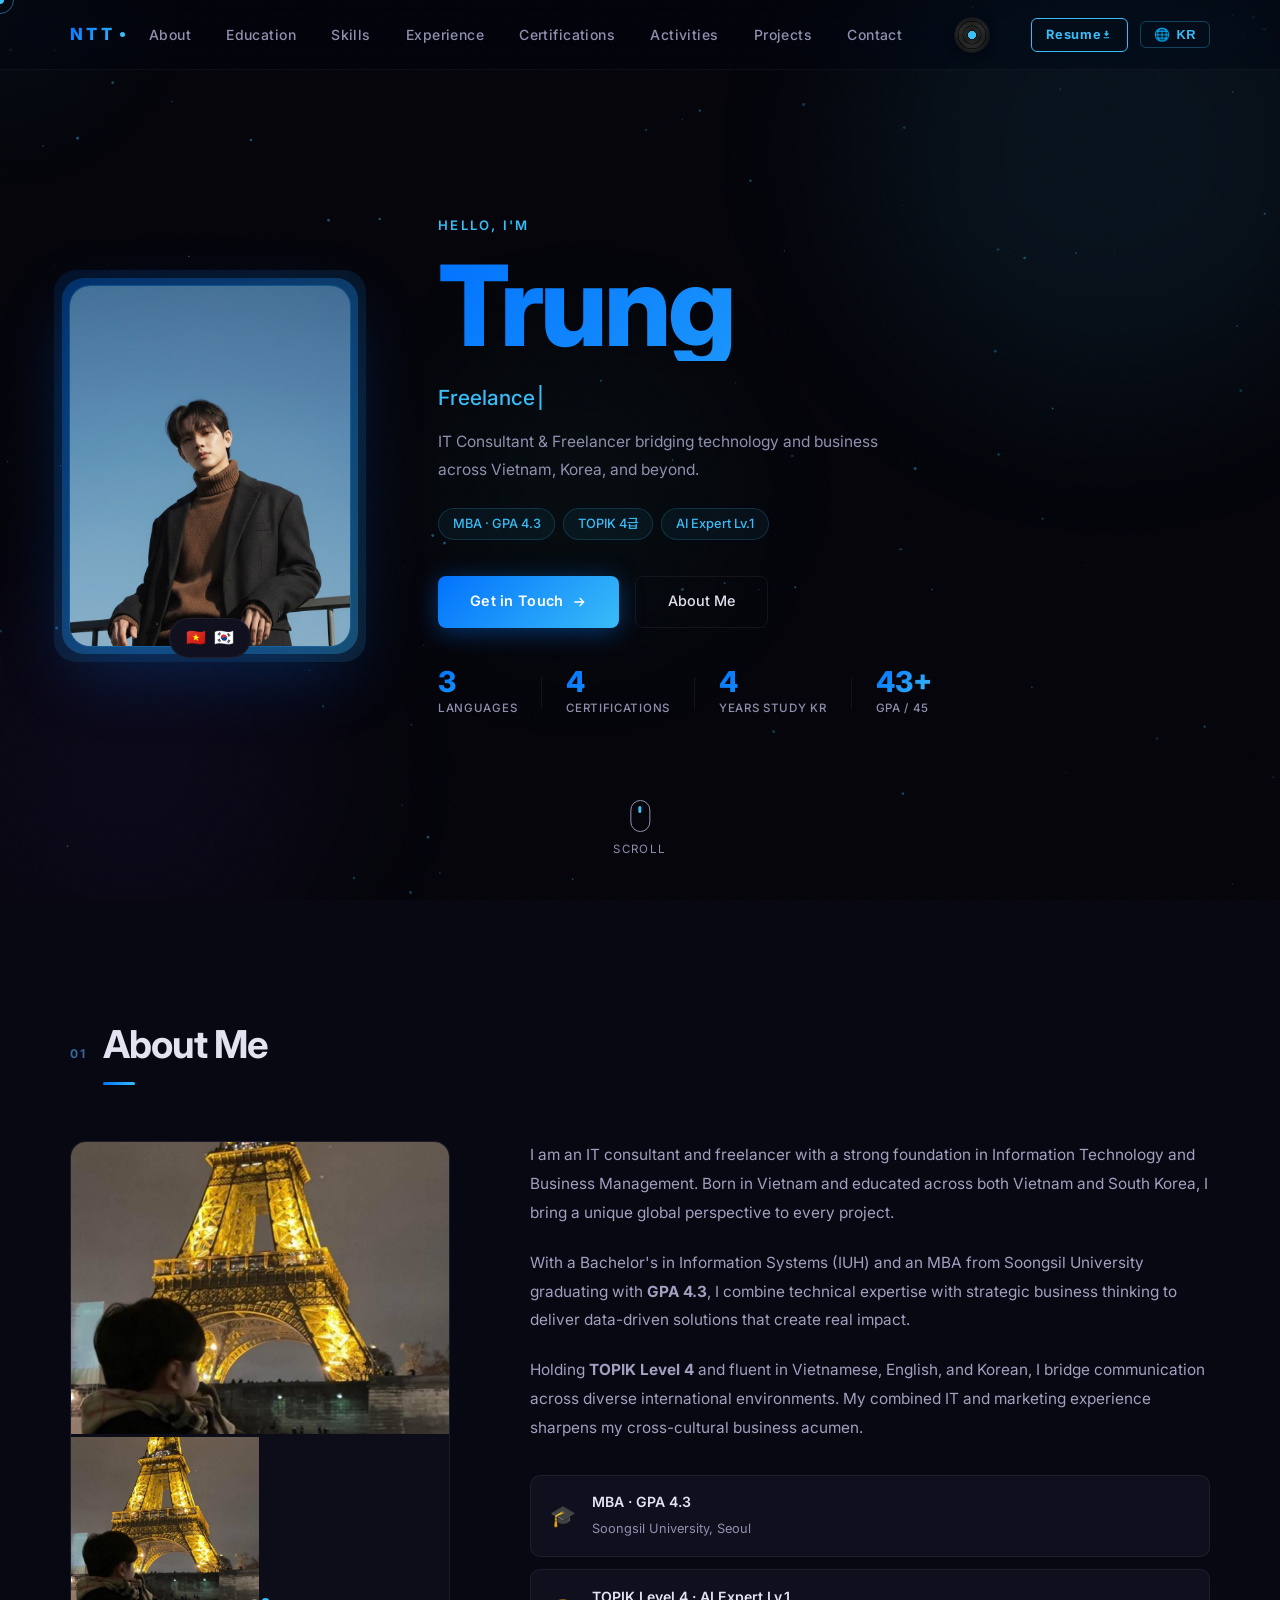
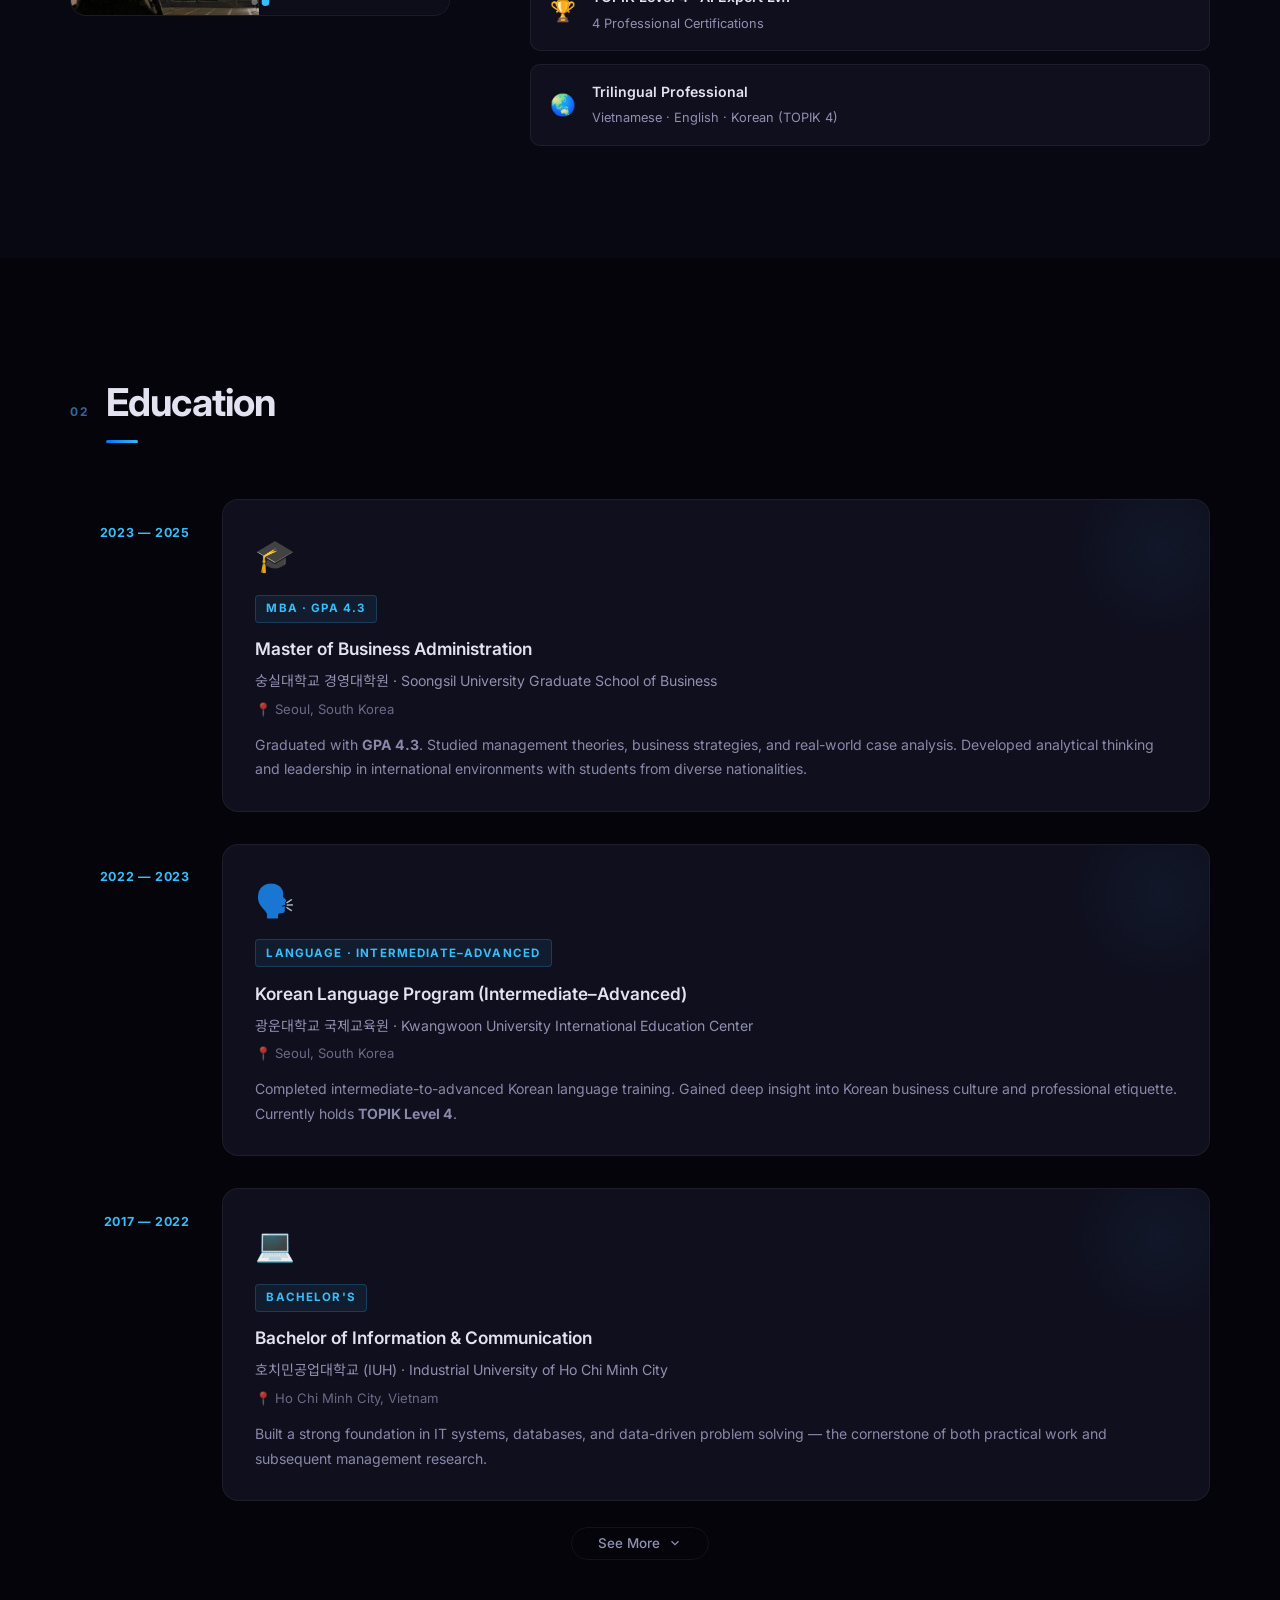
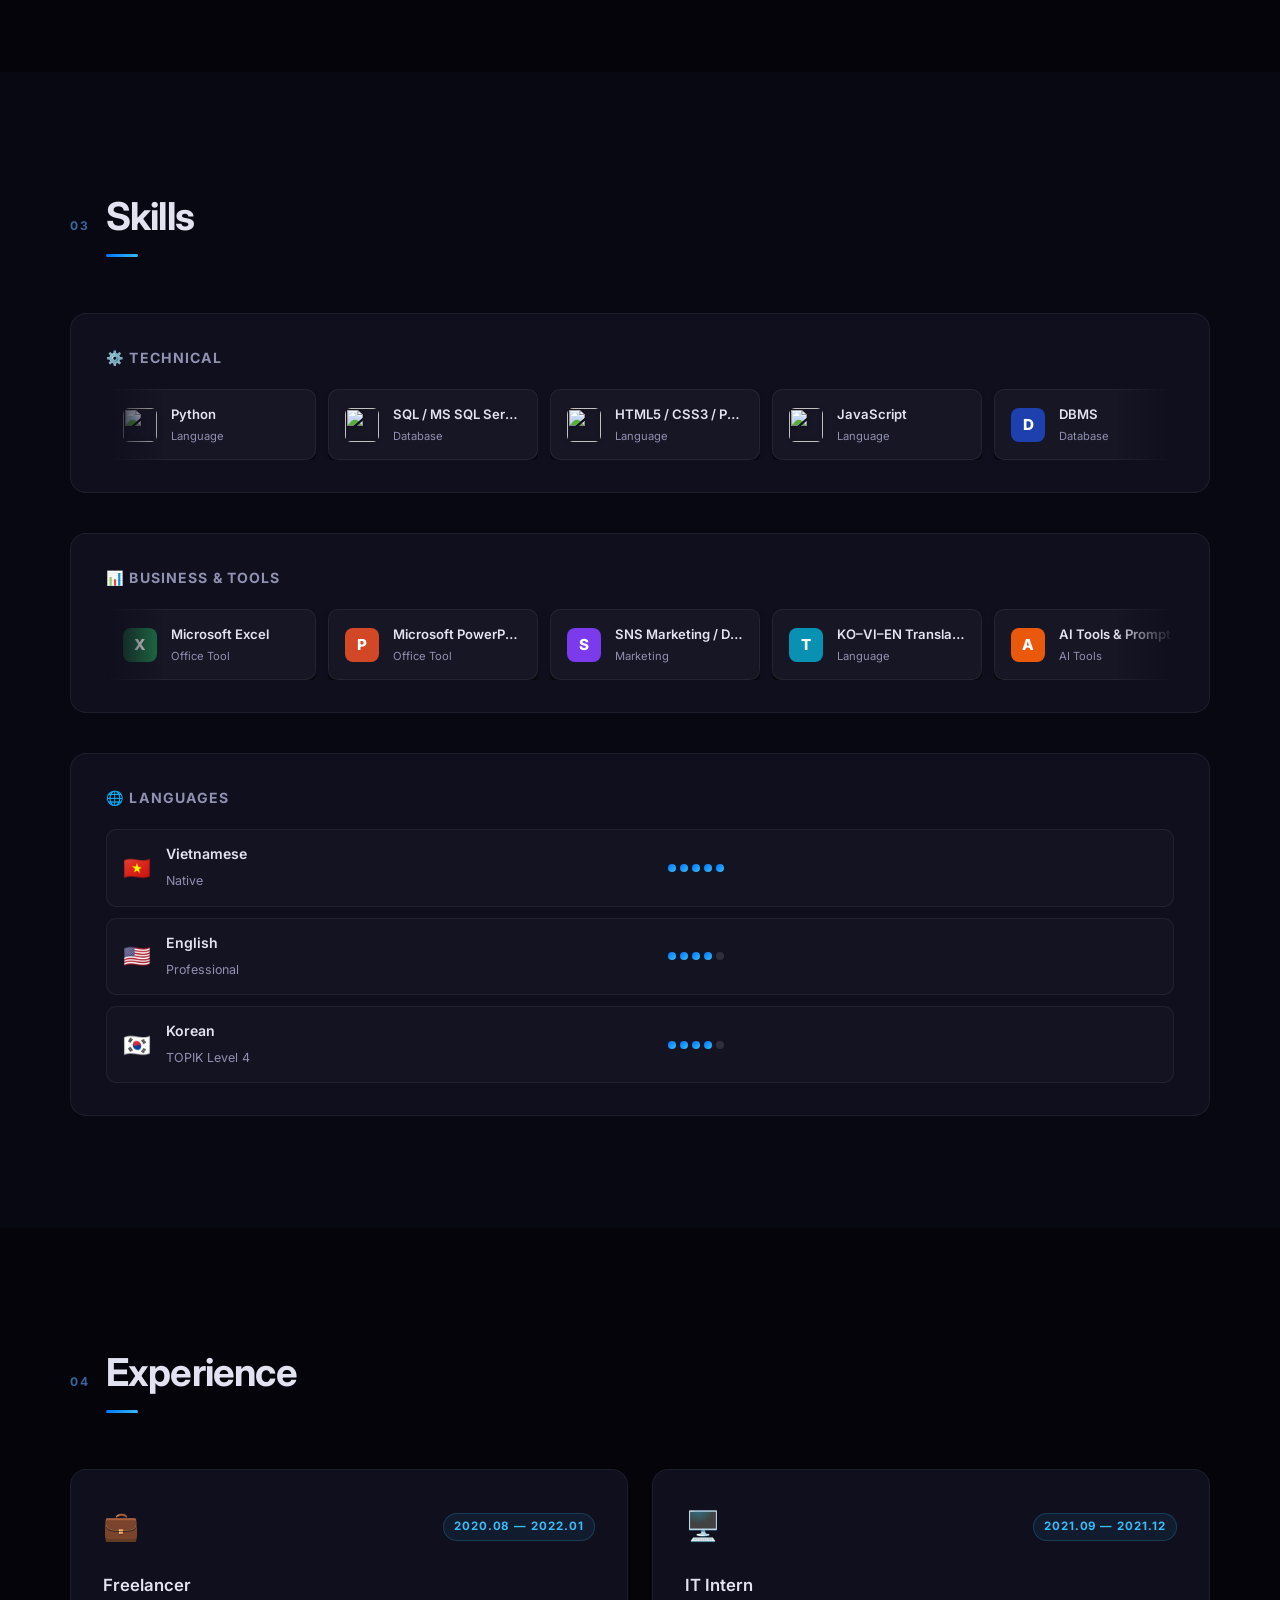
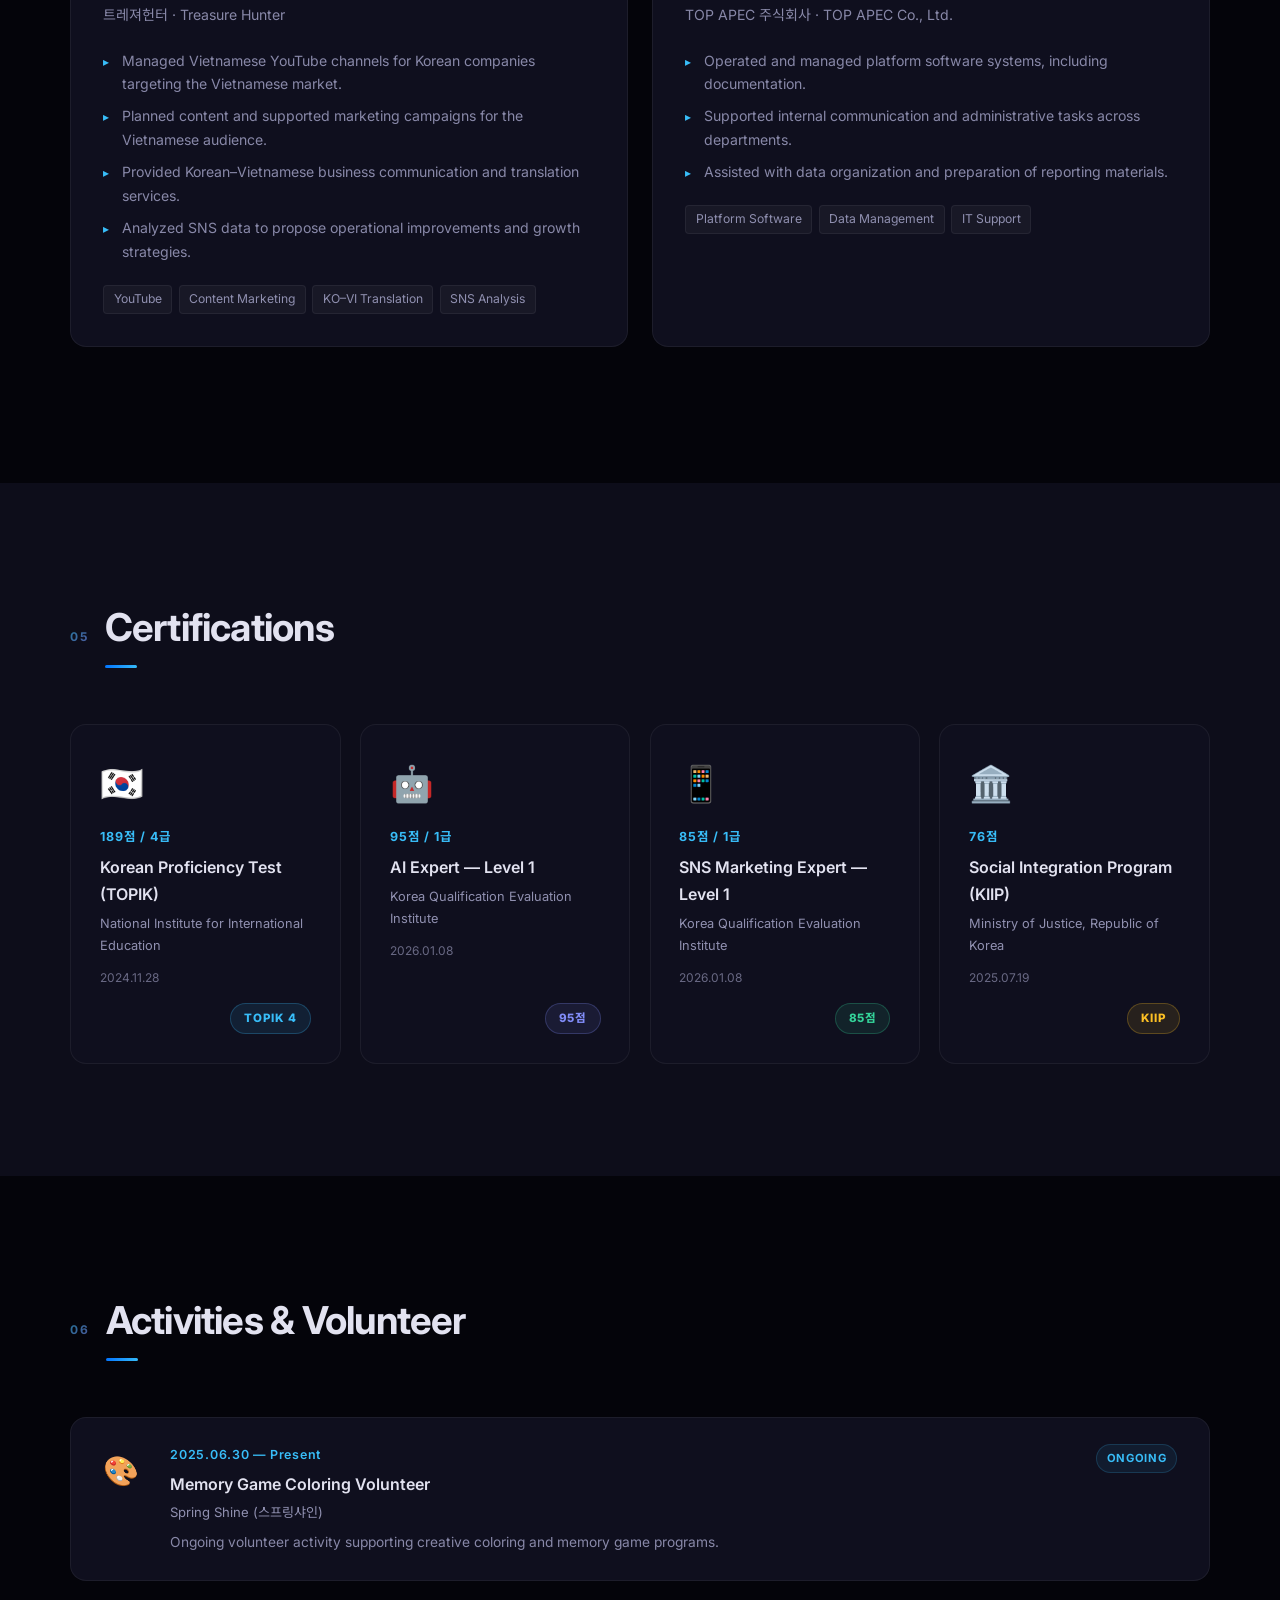
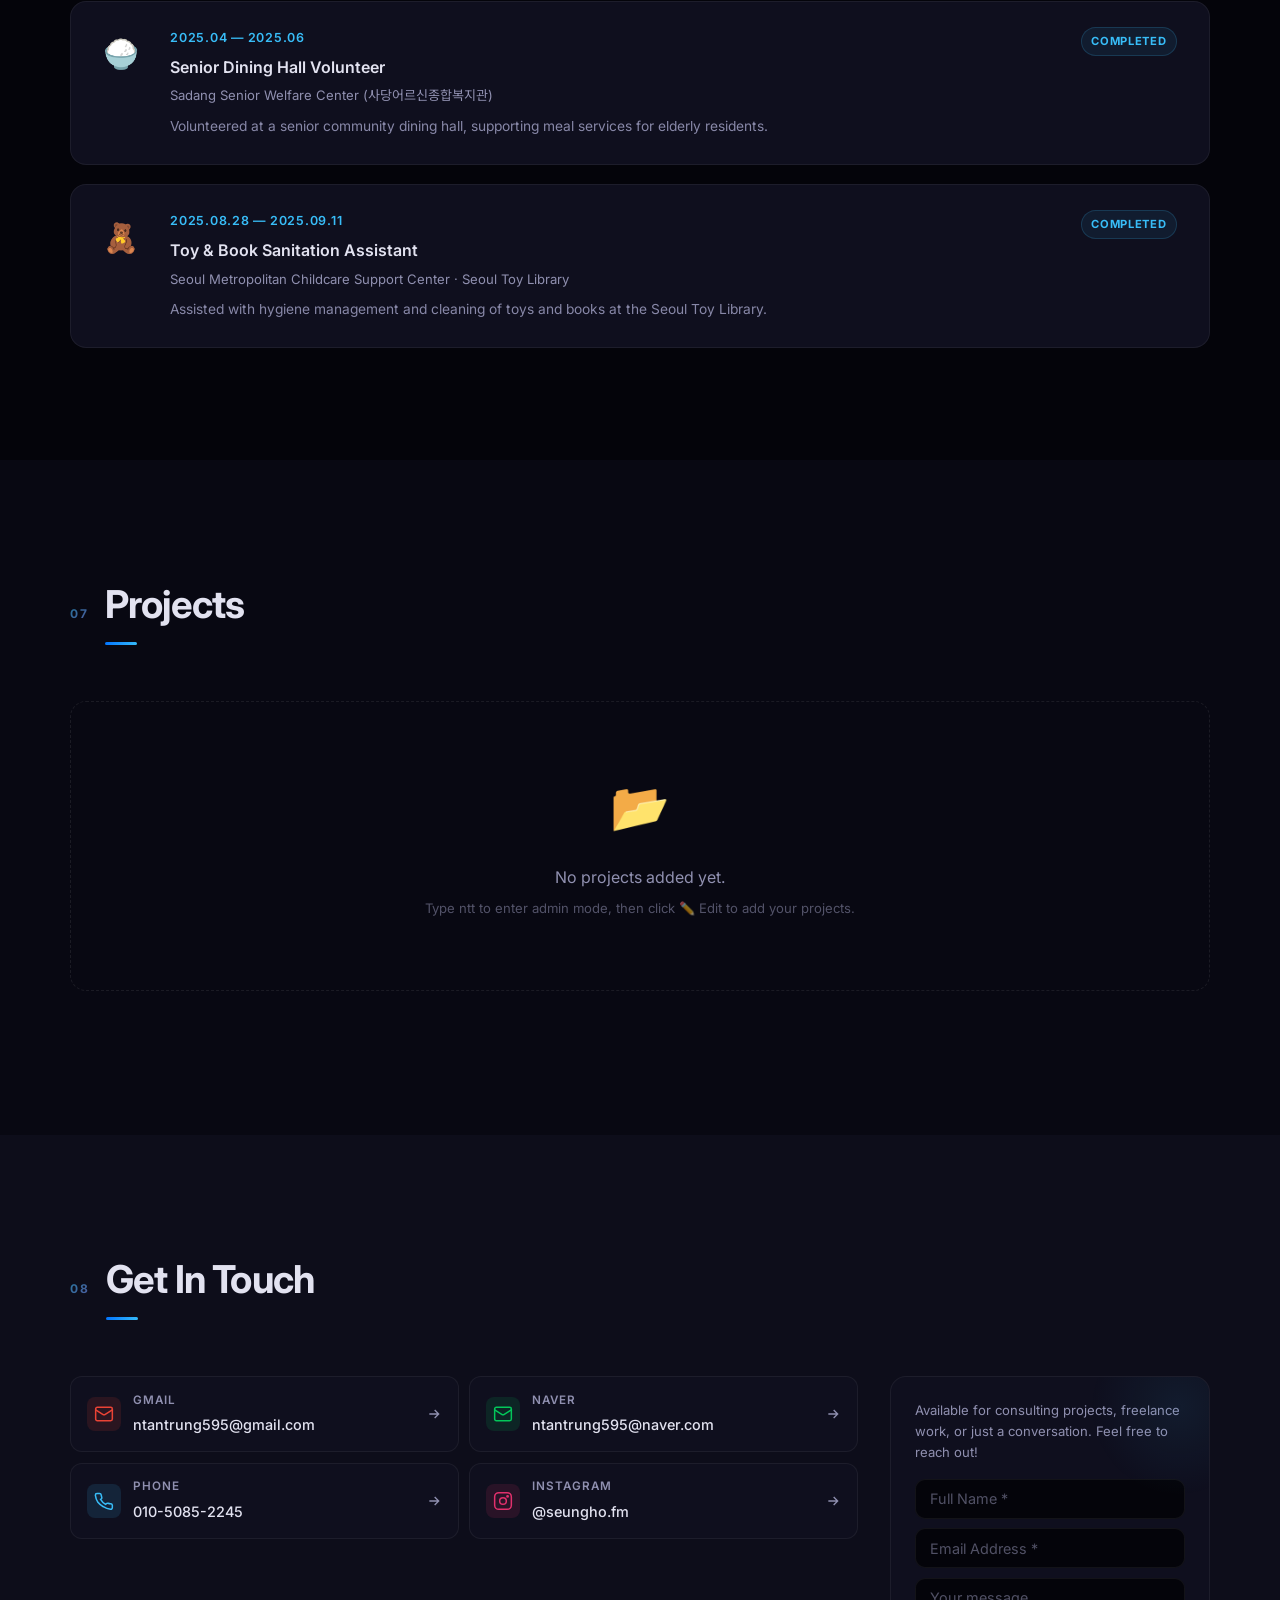
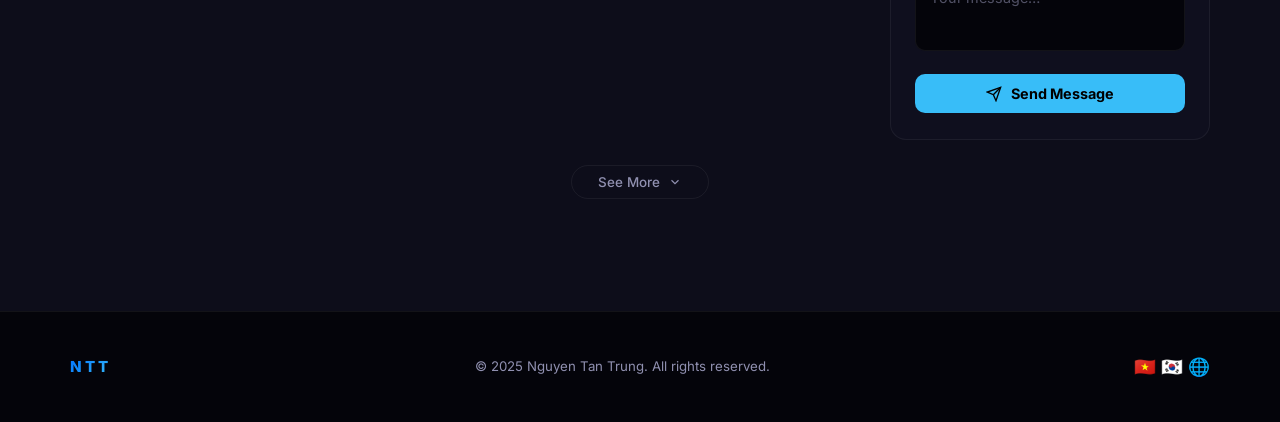
==== commit f0e33747: "Add pro UI/UX: scroll bar, custom cursor, orbs, counter, card glow, magnetic btn" ====
--- a/index.html
+++ b/index.html
@@ -7,10 +7,15 @@
   <link rel="preconnect" href="https://fonts.googleapis.com">
   <link rel="preconnect" href="https://fonts.gstatic.com" crossorigin>
   <link href="https://fonts.googleapis.com/css2?family=Inter:ital,wght@0,300;0,400;0,500;0,600;0,700;0,800&family=Noto+Sans+KR:wght@300;400;500;700&display=swap" rel="stylesheet">
-  <link rel="stylesheet" href="css/style.css?v=28">
+  <link rel="stylesheet" href="css/style.css?v=29">
 </head>
 <body>
 
+  <!-- Scroll Progress -->
+  <div id="scroll-progress"></div>
+  <!-- Custom Cursor -->
+  <div id="cur-dot"></div>
+  <div id="cur-ring"></div>
   <!-- Particle Canvas -->
   <canvas id="particles"></canvas>
   <!-- Cursor glow -->
@@ -92,6 +97,9 @@
 
   <!-- ============ HERO ============ -->
   <section id="hero">
+    <div class="hero-orb hero-orb-1"></div>
+    <div class="hero-orb hero-orb-2"></div>
+    <div class="hero-orb hero-orb-3"></div>
     <div class="hero-inner">
       <div class="hero-photo-wrap">
         <div class="photo-ring"></div>
@@ -1156,6 +1164,6 @@
       if (cfg) window._sb = window.supabase.createClient(cfg.url, cfg.key);
     })();
   </script>
-  <script src="js/script.js?v=38"></script>
+  <script src="js/script.js?v=39"></script>
 </body>
 </html>
--- a/css/style.css
+++ b/css/style.css
@@ -3565,3 +3565,152 @@
 
 .admin-music-btn { background: rgba(56,189,248,0.1); color: var(--a1); border-color: rgba(56,189,248,0.25); }
 .admin-music-btn:hover { background: rgba(56,189,248,0.2); }
+
+/* ==========================================
+   SCROLL PROGRESS BAR
+========================================== */
+#scroll-progress {
+  position: fixed;
+  top: 0; left: 0;
+  height: 2px;
+  width: 0%;
+  background: linear-gradient(90deg, #38bdf8, #818cf8, #34d399);
+  z-index: 9999;
+  transition: width 0.1s linear;
+  box-shadow: 0 0 8px rgba(56,189,248,0.6);
+}
+
+/* ==========================================
+   CUSTOM CURSOR
+========================================== */
+@media (pointer: fine) {
+  body { cursor: none; }
+  a, button, [role="button"], label[for], input, textarea, select { cursor: none; }
+}
+#cur-dot {
+  position: fixed;
+  width: 8px; height: 8px;
+  border-radius: 50%;
+  background: #38bdf8;
+  pointer-events: none;
+  z-index: 10000;
+  transform: translate(-50%,-50%);
+  transition: transform 0.08s, width 0.2s, height 0.2s, opacity 0.2s;
+  mix-blend-mode: screen;
+}
+#cur-ring {
+  position: fixed;
+  width: 28px; height: 28px;
+  border-radius: 50%;
+  border: 1.5px solid rgba(56,189,248,0.5);
+  pointer-events: none;
+  z-index: 9999;
+  transform: translate(-50%,-50%);
+  transition: width 0.3s, height 0.3s, border-color 0.3s, opacity 0.3s;
+}
+body.cursor-hover #cur-dot { width: 12px; height: 12px; background: #818cf8; }
+body.cursor-hover #cur-ring { width: 42px; height: 42px; border-color: rgba(129,140,248,0.6); }
+
+/* ==========================================
+   NOISE TEXTURE OVERLAY
+========================================== */
+body::after {
+  content: '';
+  position: fixed;
+  inset: 0;
+  pointer-events: none;
+  z-index: 2;
+  opacity: 0.025;
+  background-image: url("data:image/svg+xml,%3Csvg viewBox='0 0 256 256' xmlns='http://www.w3.org/2000/svg'%3E%3Cfilter id='noise'%3E%3CfeTurbulence type='fractalNoise' baseFrequency='0.9' numOctaves='4' stitchTiles='stitch'/%3E%3C/filter%3E%3Crect width='100%25' height='100%25' filter='url(%23noise)'/%3E%3C/svg%3E");
+  background-size: 128px 128px;
+}
+
+/* ==========================================
+   HERO GRADIENT ORBS
+========================================== */
+.hero-orb {
+  position: absolute;
+  border-radius: 50%;
+  filter: blur(80px);
+  pointer-events: none;
+  animation: orbFloat 8s ease-in-out infinite alternate;
+}
+.hero-orb-1 { width: 500px; height: 500px; background: rgba(56,189,248,0.07); top: -100px; right: -80px; animation-duration: 9s; }
+.hero-orb-2 { width: 380px; height: 380px; background: rgba(139,92,246,0.06); bottom: -60px; left: -60px; animation-duration: 11s; animation-delay: -3s; }
+.hero-orb-3 { width: 260px; height: 260px; background: rgba(52,211,153,0.05); top: 40%; left: 35%; animation-duration: 7s; animation-delay: -5s; }
+@keyframes orbFloat {
+  from { transform: translateY(0) scale(1); }
+  to   { transform: translateY(-30px) scale(1.05); }
+}
+
+/* ==========================================
+   SECTION NUMBER GRADIENT
+========================================== */
+.section-num {
+  background: linear-gradient(135deg, #38bdf8, #818cf8);
+  -webkit-background-clip: text;
+  -webkit-text-fill-color: transparent;
+  background-clip: text;
+}
+
+/* ==========================================
+   STAGGERED CARD REVEAL
+========================================== */
+.exp-card.reveal:nth-child(2),
+.cert-card.reveal:nth-child(2),
+.act-item.reveal:nth-child(2),
+.edu-card.reveal:nth-child(2) { transition-delay: 80ms; }
+.exp-card.reveal:nth-child(3),
+.cert-card.reveal:nth-child(3),
+.act-item.reveal:nth-child(3),
+.edu-card.reveal:nth-child(3) { transition-delay: 160ms; }
+.exp-card.reveal:nth-child(4),
+.cert-card.reveal:nth-child(4),
+.act-item.reveal:nth-child(4),
+.edu-card.reveal:nth-child(4) { transition-delay: 240ms; }
+
+/* ==========================================
+   CARD BORDER GLOW HOVER
+========================================== */
+.exp-card { transition: transform 0.3s, box-shadow 0.3s, border-color 0.3s; }
+.exp-card:hover {
+  box-shadow: 0 0 0 1px rgba(56,189,248,0.25), 0 12px 40px rgba(56,189,248,0.1), 0 2px 8px rgba(0,0,0,0.4);
+  border-color: rgba(56,189,248,0.2);
+}
+.cert-card { transition: transform 0.3s, box-shadow 0.3s, border-color 0.3s; }
+.cert-card:hover {
+  box-shadow: 0 0 0 1px rgba(129,140,248,0.25), 0 12px 40px rgba(129,140,248,0.1), 0 2px 8px rgba(0,0,0,0.4);
+  border-color: rgba(129,140,248,0.2);
+}
+
+/* ==========================================
+   GLASSMORPHISM NAVBAR ENHANCE
+========================================== */
+#navbar {
+  background: rgba(4,4,10,0.3);
+  backdrop-filter: blur(24px) saturate(160%);
+  -webkit-backdrop-filter: blur(24px) saturate(160%);
+  border-bottom: 1px solid rgba(255,255,255,0.04);
+}
+#navbar.scrolled {
+  background: rgba(4,4,10,0.75);
+  border-bottom-color: rgba(56,189,248,0.08);
+}
+
+/* ==========================================
+   HERO STAT COUNTER
+========================================== */
+.stat-num {
+  display: inline-block;
+  transition: transform 0.1s;
+}
+
+/* ==========================================
+   REDUCED MOTION
+========================================== */
+@media (prefers-reduced-motion: reduce) {
+  .hero-orb, .hero-orb-1, .hero-orb-2, .hero-orb-3 { animation: none; }
+  #scroll-progress { transition: none; }
+  .exp-card.reveal:nth-child(n), .cert-card.reveal:nth-child(n),
+  .act-item.reveal:nth-child(n), .edu-card.reveal:nth-child(n) { transition-delay: 0ms; }
+}
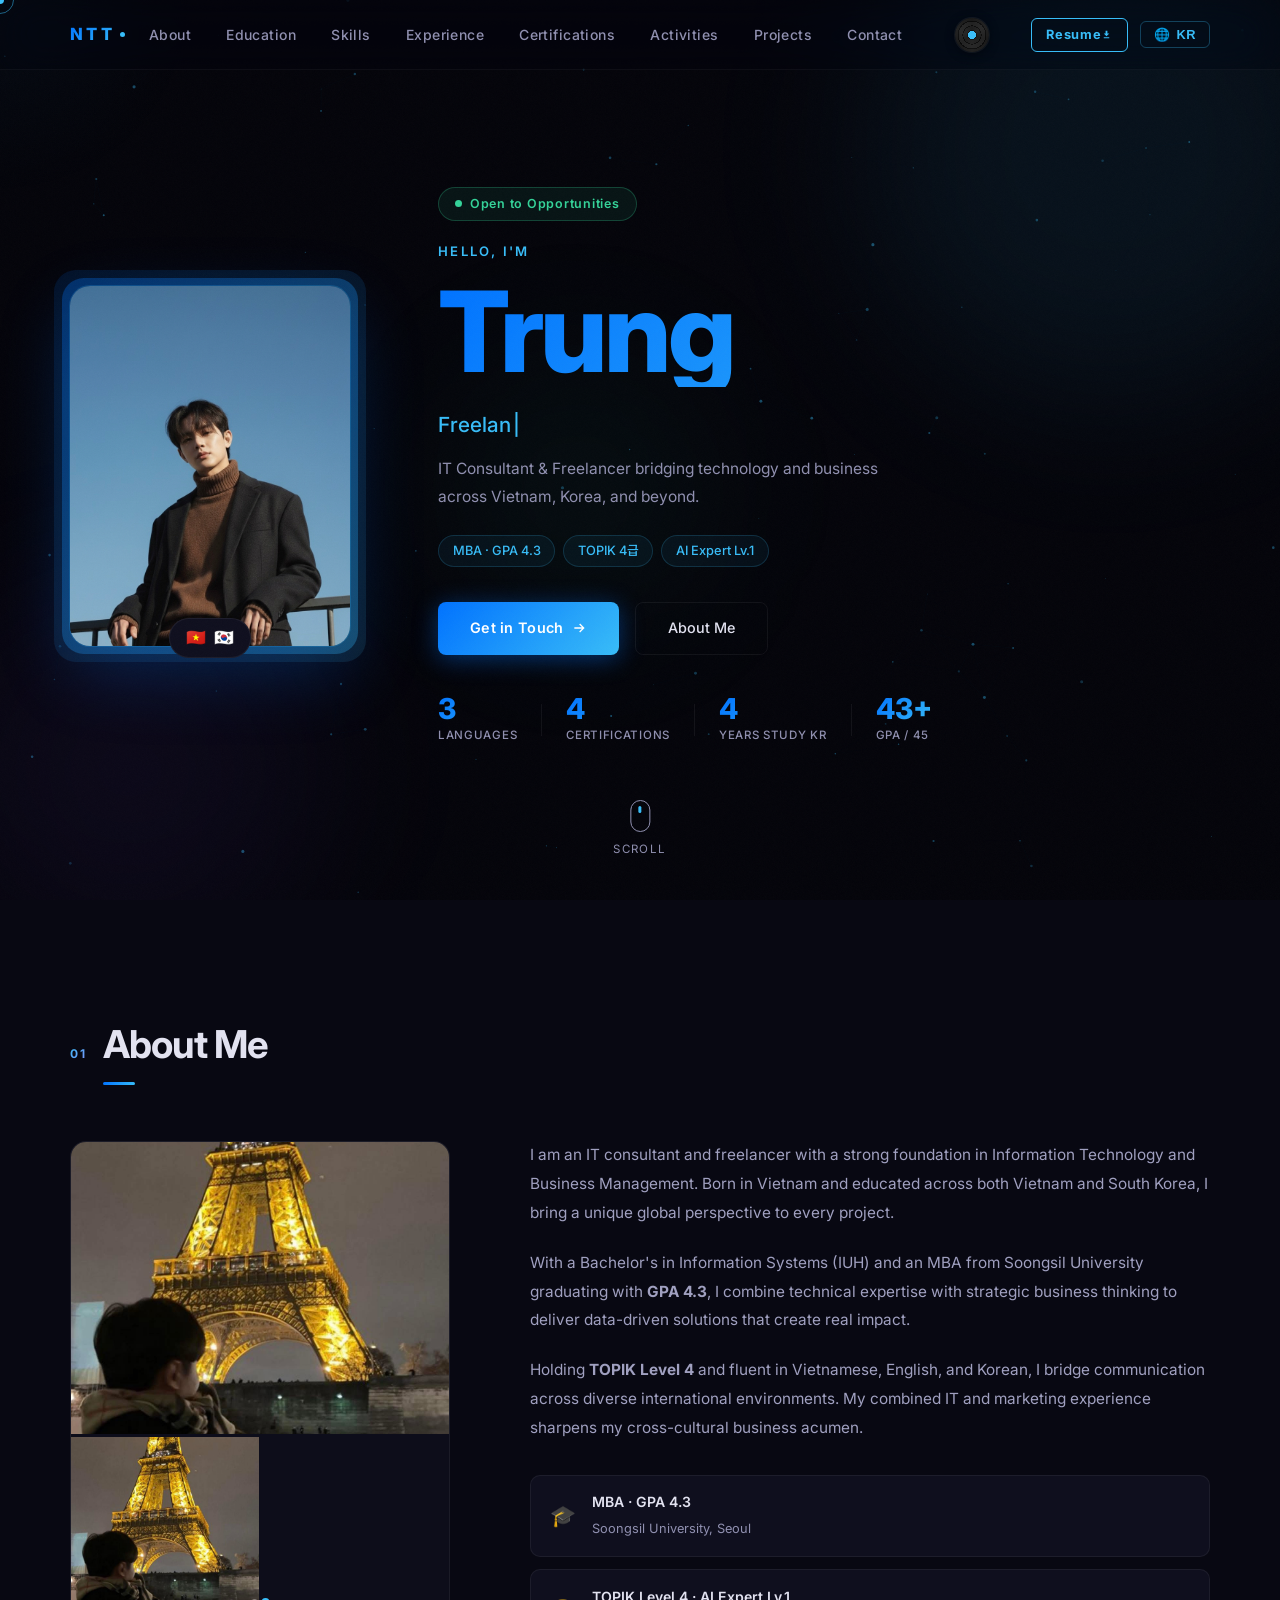
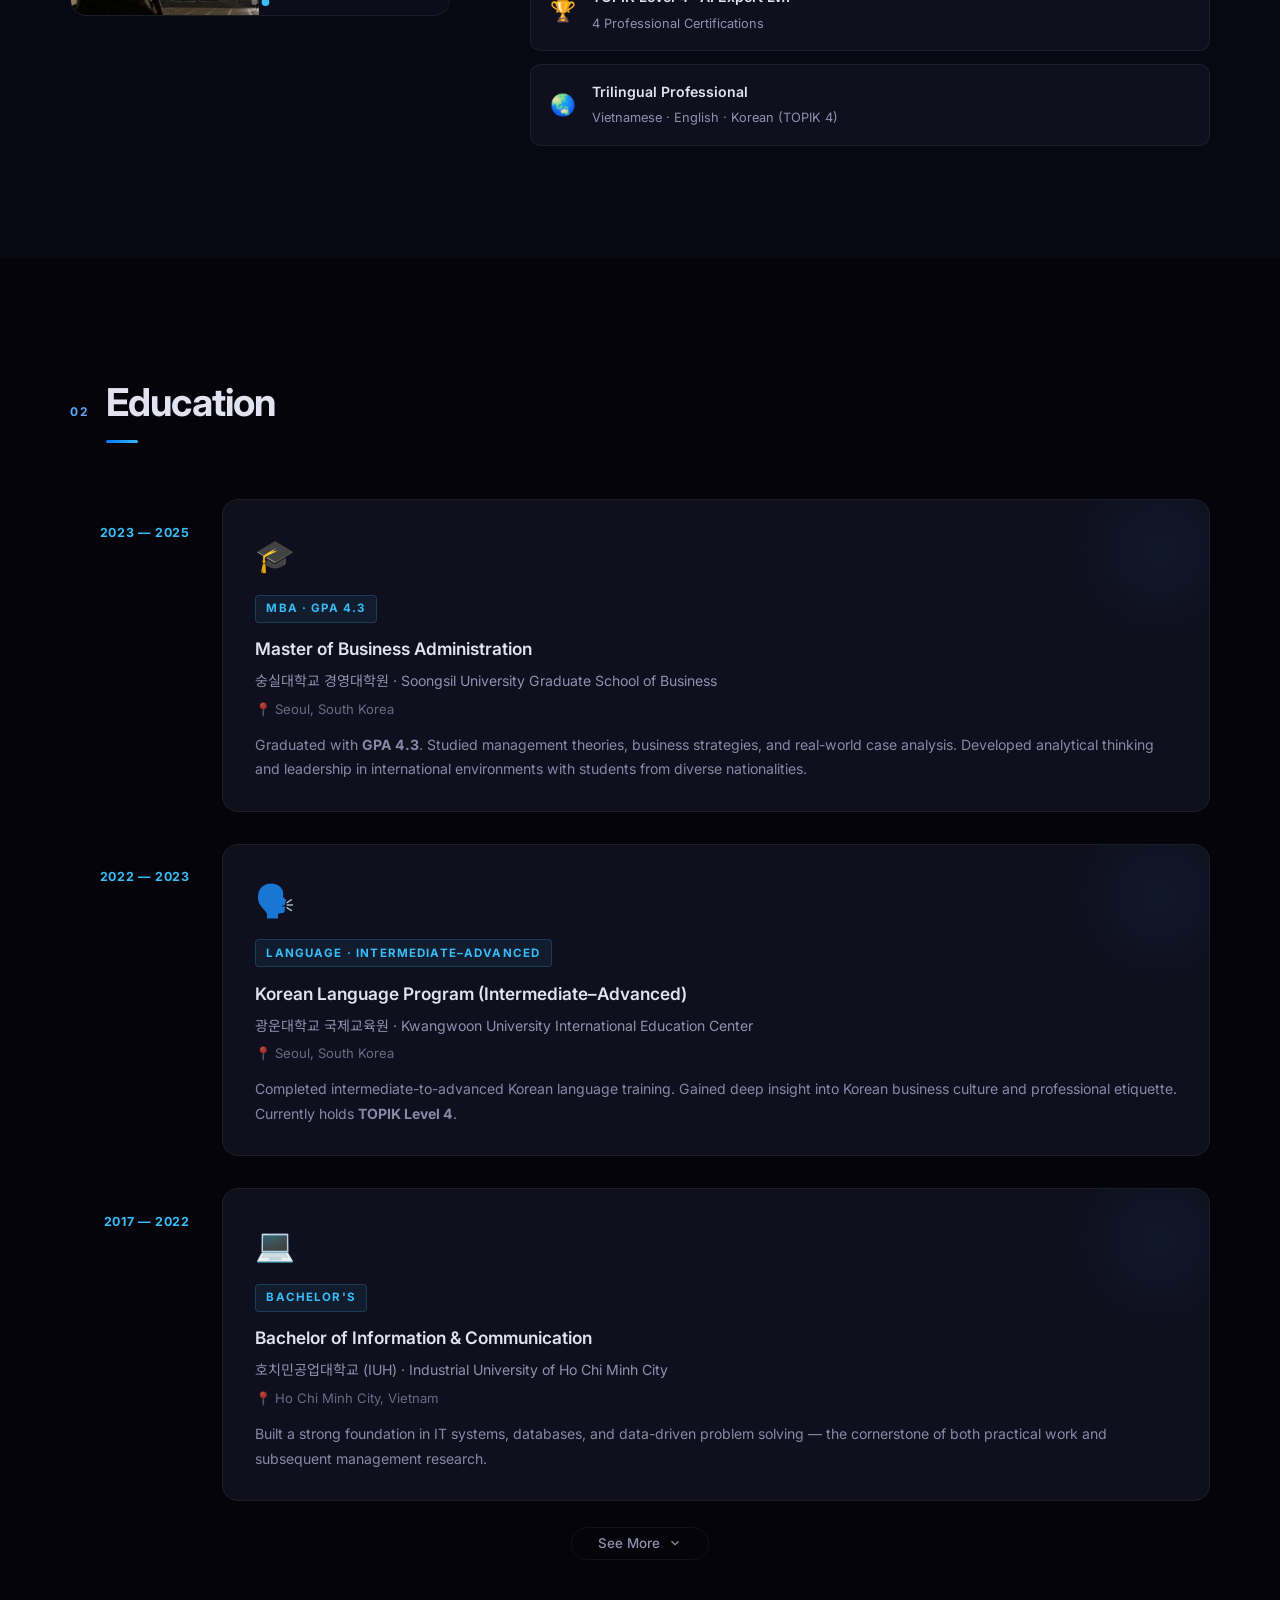
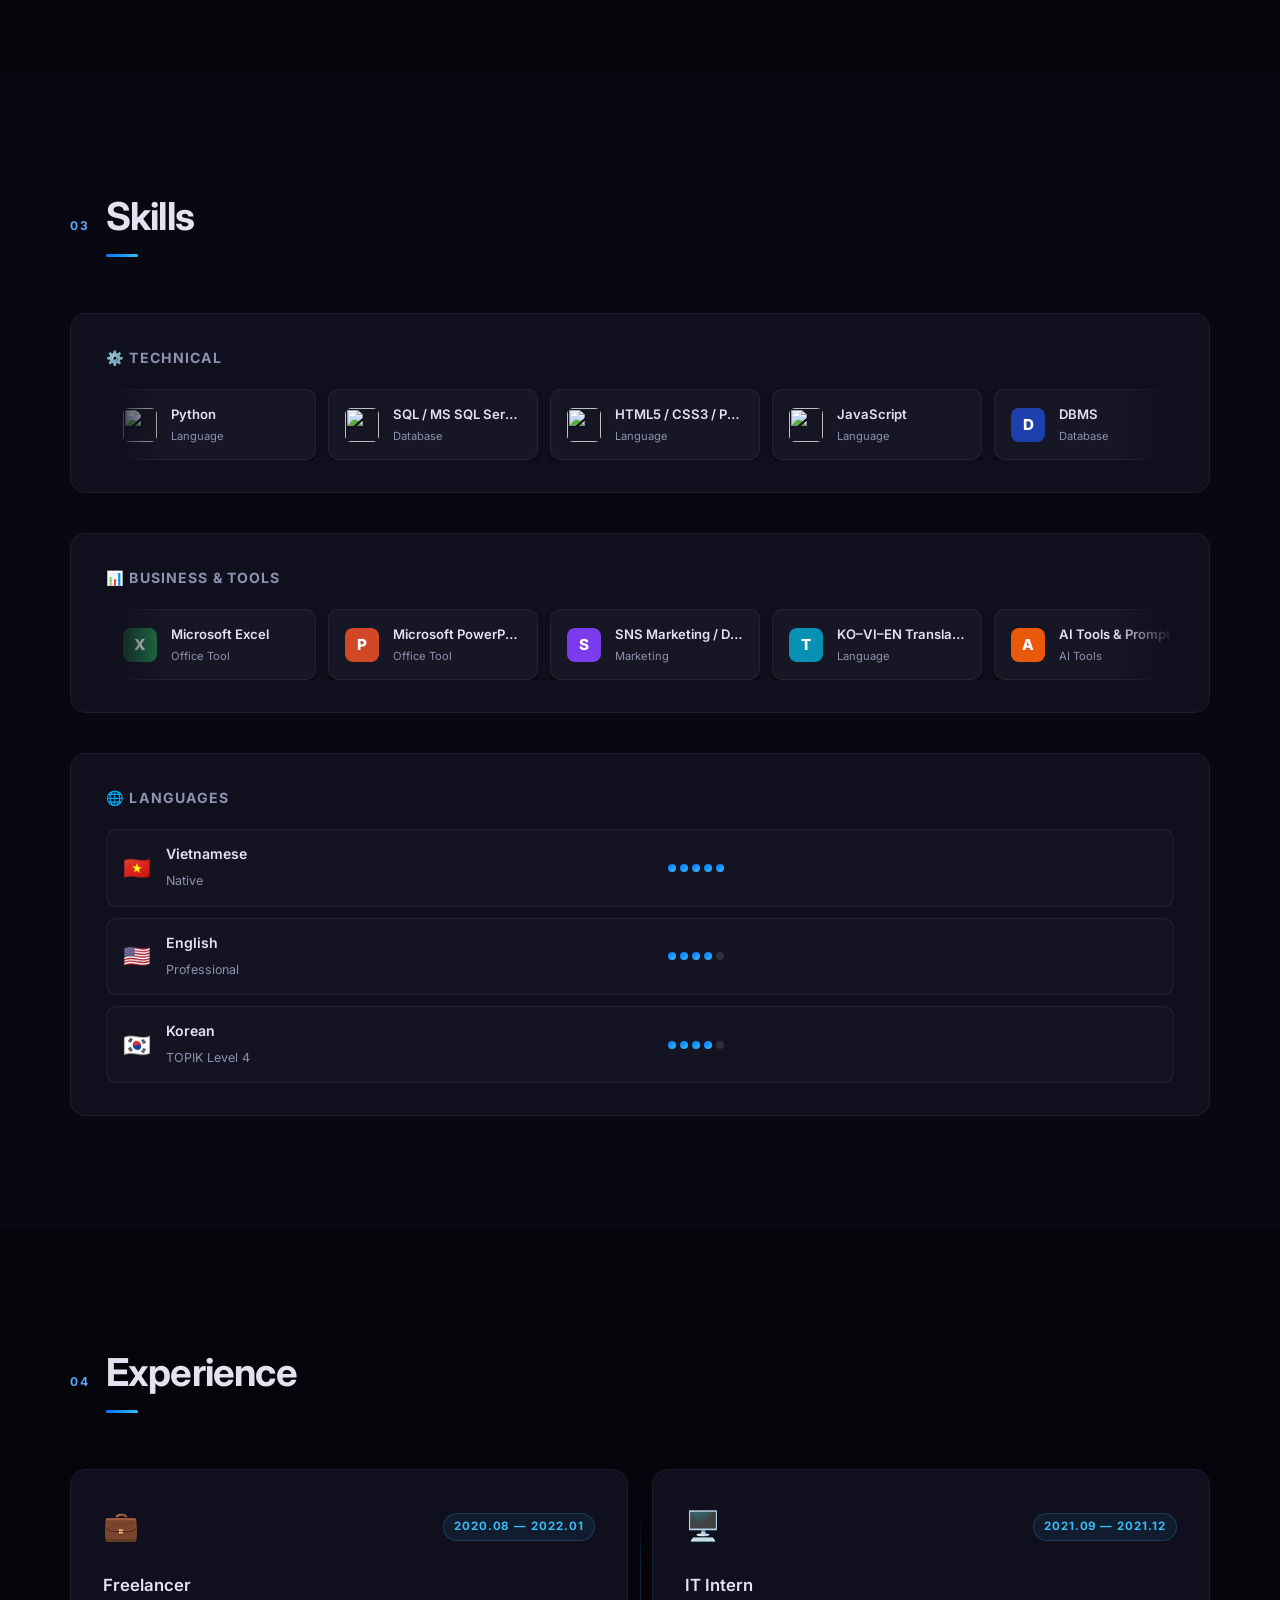
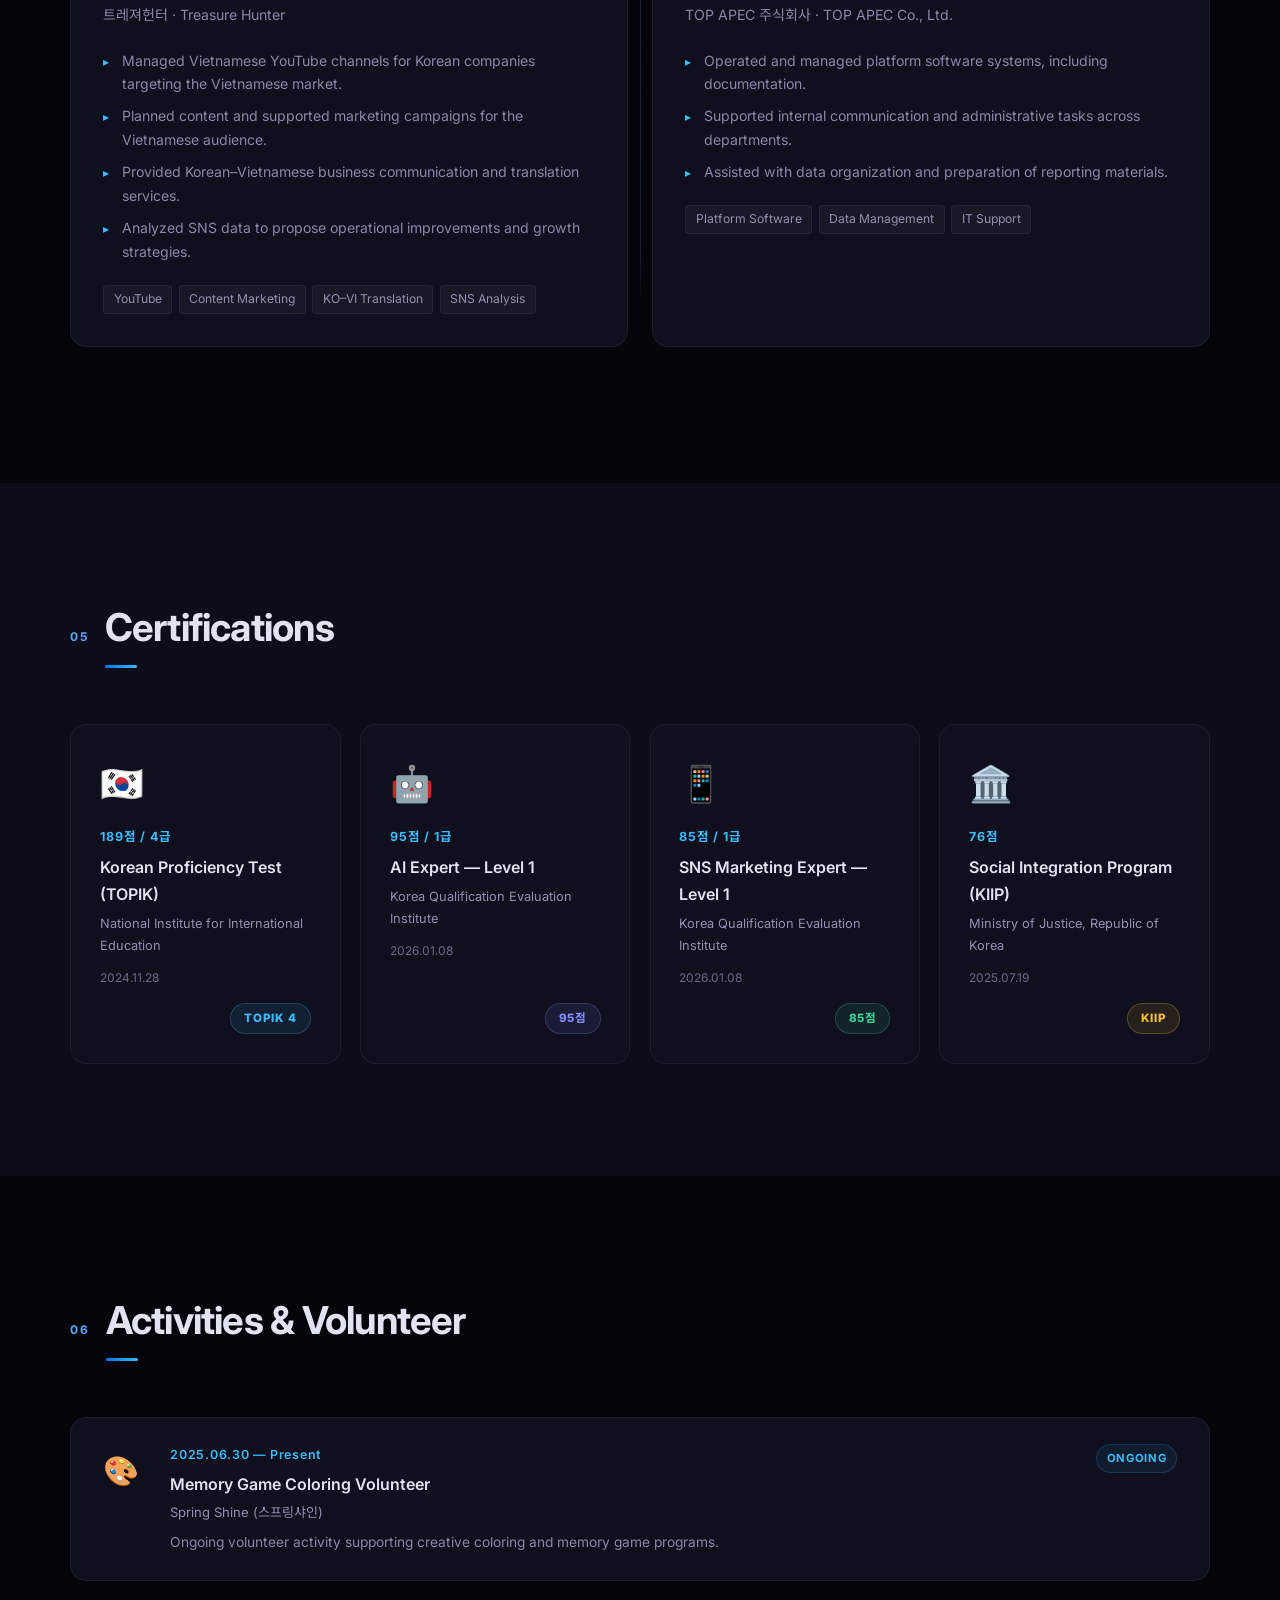
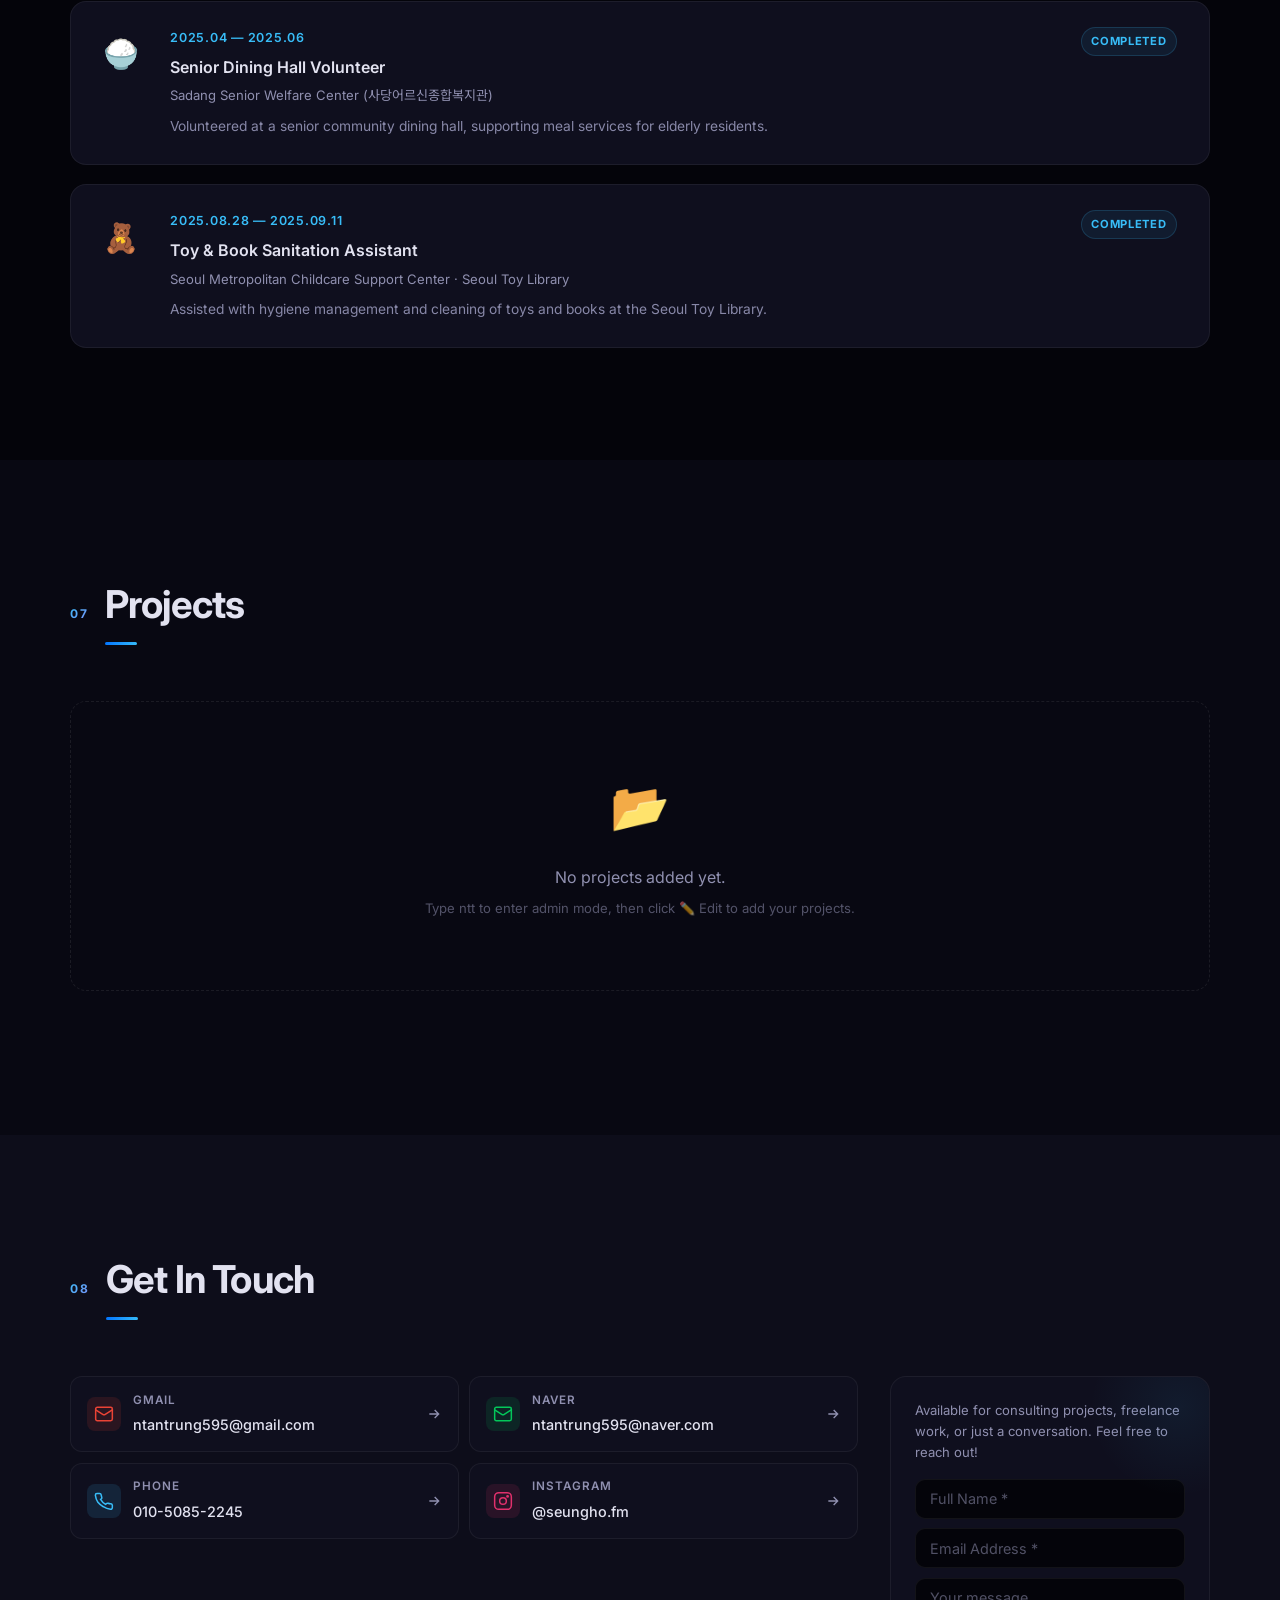
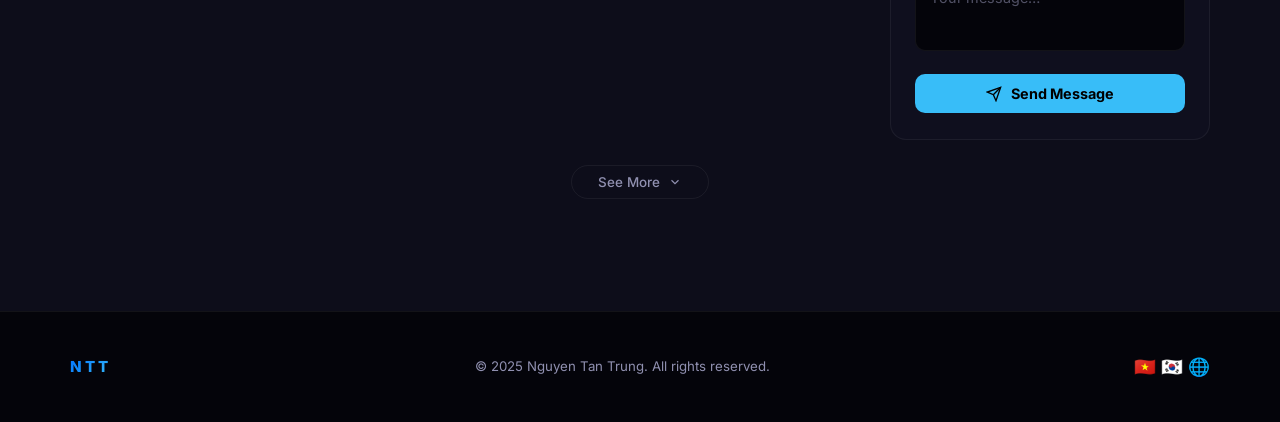
==== commit 6c94bb53: "Add page loader, hero entrance, back-to-top, availability badge, active nav, timeline" ====
--- a/index.html
+++ b/index.html
@@ -7,10 +7,21 @@
   <link rel="preconnect" href="https://fonts.googleapis.com">
   <link rel="preconnect" href="https://fonts.gstatic.com" crossorigin>
   <link href="https://fonts.googleapis.com/css2?family=Inter:ital,wght@0,300;0,400;0,500;0,600;0,700;0,800&family=Noto+Sans+KR:wght@300;400;500;700&display=swap" rel="stylesheet">
-  <link rel="stylesheet" href="css/style.css?v=29">
+  <link rel="stylesheet" href="css/style.css?v=30">
 </head>
 <body>
 
+  <!-- Page Loader -->
+  <div id="page-loader">
+    <div class="loader-inner">
+      <div class="loader-logo">NTT<span class="loader-dot">.</span></div>
+      <div class="loader-bar"><div class="loader-fill"></div></div>
+    </div>
+  </div>
+  <!-- Back to Top -->
+  <button id="back-top" aria-label="Back to top">
+    <svg width="18" height="18" viewBox="0 0 24 24" fill="none" stroke="currentColor" stroke-width="2.5"><path d="m18 15-6-6-6 6"/></svg>
+  </button>
   <!-- Scroll Progress -->
   <div id="scroll-progress"></div>
   <!-- Custom Cursor -->
@@ -115,32 +126,33 @@
       </div>
 
       <div class="hero-text">
-        <div class="hero-tag" data-en="Hello, I'm" data-kr="안녕하세요, 저는">Hello, I'm</div>
-        <h1 class="hero-name">
+        <div class="avail-badge hero-enter" style="--d:0ms"><span class="avail-dot"></span><span data-en="Open to Opportunities" data-kr="채용 지원 가능">Open to Opportunities</span></div>
+        <div class="hero-tag hero-enter" style="--d:100ms" data-en="Hello, I'm" data-kr="안녕하세요, 저는">Hello, I'm</div>
+        <h1 class="hero-name hero-enter" style="--d:200ms">
           <span class="name-line" id="heroName" data-en="Trung" data-kr="고승호">Trung</span>
         </h1>
-        <div class="hero-typed-wrap">
+        <div class="hero-typed-wrap hero-enter" style="--d:350ms">
           <span class="hero-typed" id="typedText"></span>
           <span class="cursor-blink">|</span>
         </div>
-        <p class="hero-desc"
+        <p class="hero-desc hero-enter" style="--d:450ms"
            data-en="IT Consultant &amp; Freelancer bridging technology and business across Vietnam, Korea, and beyond."
            data-kr="기술과 비즈니스를 연결하는 IT 컨설턴트 &amp; 프리랜서 — 베트남, 한국, 그리고 세계로.">
           IT Consultant &amp; Freelancer bridging technology and business across Vietnam, Korea, and beyond.
         </p>
-        <div class="hero-pills">
+        <div class="hero-pills hero-enter" style="--d:550ms">
           <span>MBA · GPA 4.3</span>
           <span>TOPIK 4급</span>
           <span>AI Expert Lv.1</span>
         </div>
-        <div class="hero-cta">
+        <div class="hero-cta hero-enter" style="--d:650ms">
           <a href="#contact" class="btn-primary">
             <span data-en="Get in Touch" data-kr="연락하기">Get in Touch</span>
             <svg width="16" height="16" viewBox="0 0 24 24" fill="none" stroke="currentColor" stroke-width="2"><path d="m5 12 14 0M13 6l6 6-6 6"/></svg>
           </a>
           <a href="#about" class="btn-ghost" data-en="About Me" data-kr="소개">About Me</a>
         </div>
-        <div class="hero-stats">
+        <div class="hero-stats hero-enter" style="--d:780ms">
           <div class="stat">
             <span class="stat-num" data-target="3">0</span>
             <span class="stat-label" data-en="Languages" data-kr="언어">Languages</span>
@@ -1164,6 +1176,6 @@
       if (cfg) window._sb = window.supabase.createClient(cfg.url, cfg.key);
     })();
   </script>
-  <script src="js/script.js?v=39"></script>
+  <script src="js/script.js?v=40"></script>
 </body>
 </html>
--- a/css/style.css
+++ b/css/style.css
@@ -3567,6 +3567,156 @@
 .admin-music-btn:hover { background: rgba(56,189,248,0.2); }
 
 /* ==========================================
+   PAGE LOADER
+========================================== */
+#page-loader {
+  position: fixed;
+  inset: 0;
+  background: #04040a;
+  z-index: 99999;
+  display: flex;
+  align-items: center;
+  justify-content: center;
+  transition: opacity 0.6s ease, visibility 0.6s ease;
+}
+#page-loader.hidden { opacity: 0; visibility: hidden; pointer-events: none; }
+.loader-inner { text-align: center; }
+.loader-logo {
+  font-size: 2.8rem;
+  font-weight: 800;
+  letter-spacing: 0.2em;
+  background: linear-gradient(135deg, #38bdf8, #818cf8);
+  -webkit-background-clip: text;
+  -webkit-text-fill-color: transparent;
+  background-clip: text;
+  margin-bottom: 1.8rem;
+  animation: loaderPulse 1s ease-in-out infinite alternate;
+}
+.loader-dot { color: #38bdf8; -webkit-text-fill-color: #38bdf8; }
+@keyframes loaderPulse {
+  from { opacity: 0.7; transform: scale(0.97); }
+  to   { opacity: 1;   transform: scale(1); }
+}
+.loader-bar {
+  width: 160px;
+  height: 2px;
+  background: rgba(255,255,255,0.08);
+  border-radius: 2px;
+  overflow: hidden;
+  margin: 0 auto;
+}
+.loader-fill {
+  height: 100%;
+  width: 0%;
+  background: linear-gradient(90deg, #38bdf8, #818cf8);
+  border-radius: 2px;
+  animation: loaderBar 1.4s cubic-bezier(0.4,0,0.2,1) forwards;
+  box-shadow: 0 0 8px rgba(56,189,248,0.6);
+}
+@keyframes loaderBar {
+  0%   { width: 0%; }
+  60%  { width: 75%; }
+  100% { width: 100%; }
+}
+
+/* ==========================================
+   BACK TO TOP BUTTON
+========================================== */
+#back-top {
+  position: fixed;
+  bottom: 2rem;
+  right: 2rem;
+  width: 44px;
+  height: 44px;
+  border-radius: 12px;
+  background: rgba(56,189,248,0.12);
+  border: 1px solid rgba(56,189,248,0.25);
+  color: var(--a1);
+  display: flex;
+  align-items: center;
+  justify-content: center;
+  cursor: pointer;
+  z-index: 500;
+  opacity: 0;
+  transform: translateY(16px);
+  transition: opacity 0.3s, transform 0.3s, background 0.2s;
+  backdrop-filter: blur(12px);
+}
+#back-top.visible { opacity: 1; transform: translateY(0); }
+#back-top:hover { background: rgba(56,189,248,0.25); border-color: var(--a1); }
+
+/* ==========================================
+   AVAILABILITY BADGE
+========================================== */
+.avail-badge {
+  display: inline-flex;
+  align-items: center;
+  gap: 0.5rem;
+  background: rgba(52,211,153,0.08);
+  border: 1px solid rgba(52,211,153,0.25);
+  color: #34d399;
+  padding: 0.35rem 1rem;
+  border-radius: 100px;
+  font-size: 0.78rem;
+  font-weight: 600;
+  letter-spacing: 0.06em;
+  margin-bottom: 1.2rem;
+}
+.avail-dot {
+  width: 7px; height: 7px;
+  border-radius: 50%;
+  background: #34d399;
+  animation: availPulse 1.8s ease-in-out infinite;
+  flex-shrink: 0;
+}
+@keyframes availPulse {
+  0%,100% { box-shadow: 0 0 0 0 rgba(52,211,153,0.5); }
+  50%      { box-shadow: 0 0 0 5px rgba(52,211,153,0); }
+}
+
+/* ==========================================
+   HERO ENTRANCE ANIMATION
+========================================== */
+.hero-enter {
+  opacity: 0;
+  transform: translateY(22px);
+  animation: heroIn 0.75s cubic-bezier(0.22,1,0.36,1) forwards;
+  animation-delay: calc(var(--d, 0ms) + 1.2s);
+}
+@keyframes heroIn {
+  to { opacity: 1; transform: translateY(0); }
+}
+
+/* ==========================================
+   EXPERIENCE TIMELINE CONNECTOR
+========================================== */
+.exp-grid { position: relative; }
+.exp-grid::before {
+  content: '';
+  position: absolute;
+  left: 50%;
+  top: 40px;
+  bottom: 40px;
+  width: 1px;
+  background: linear-gradient(to bottom, transparent, rgba(56,189,248,0.2) 15%, rgba(129,140,248,0.2) 85%, transparent);
+  pointer-events: none;
+}
+@media (max-width: 768px) { .exp-grid::before { display: none; } }
+
+/* ==========================================
+   ACTIVE NAV LINK
+========================================== */
+.nav-links a.nav-active {
+  color: var(--a1);
+}
+.nav-links a.nav-active::after { width: 100%; }
+
+/* ==========================================
+   FIX SECTION NUM OPACITY
+========================================== */
+.section-num { opacity: 1 !important; }
+
+/* ==========================================
    SCROLL PROGRESS BAR
 ========================================== */
 #scroll-progress {
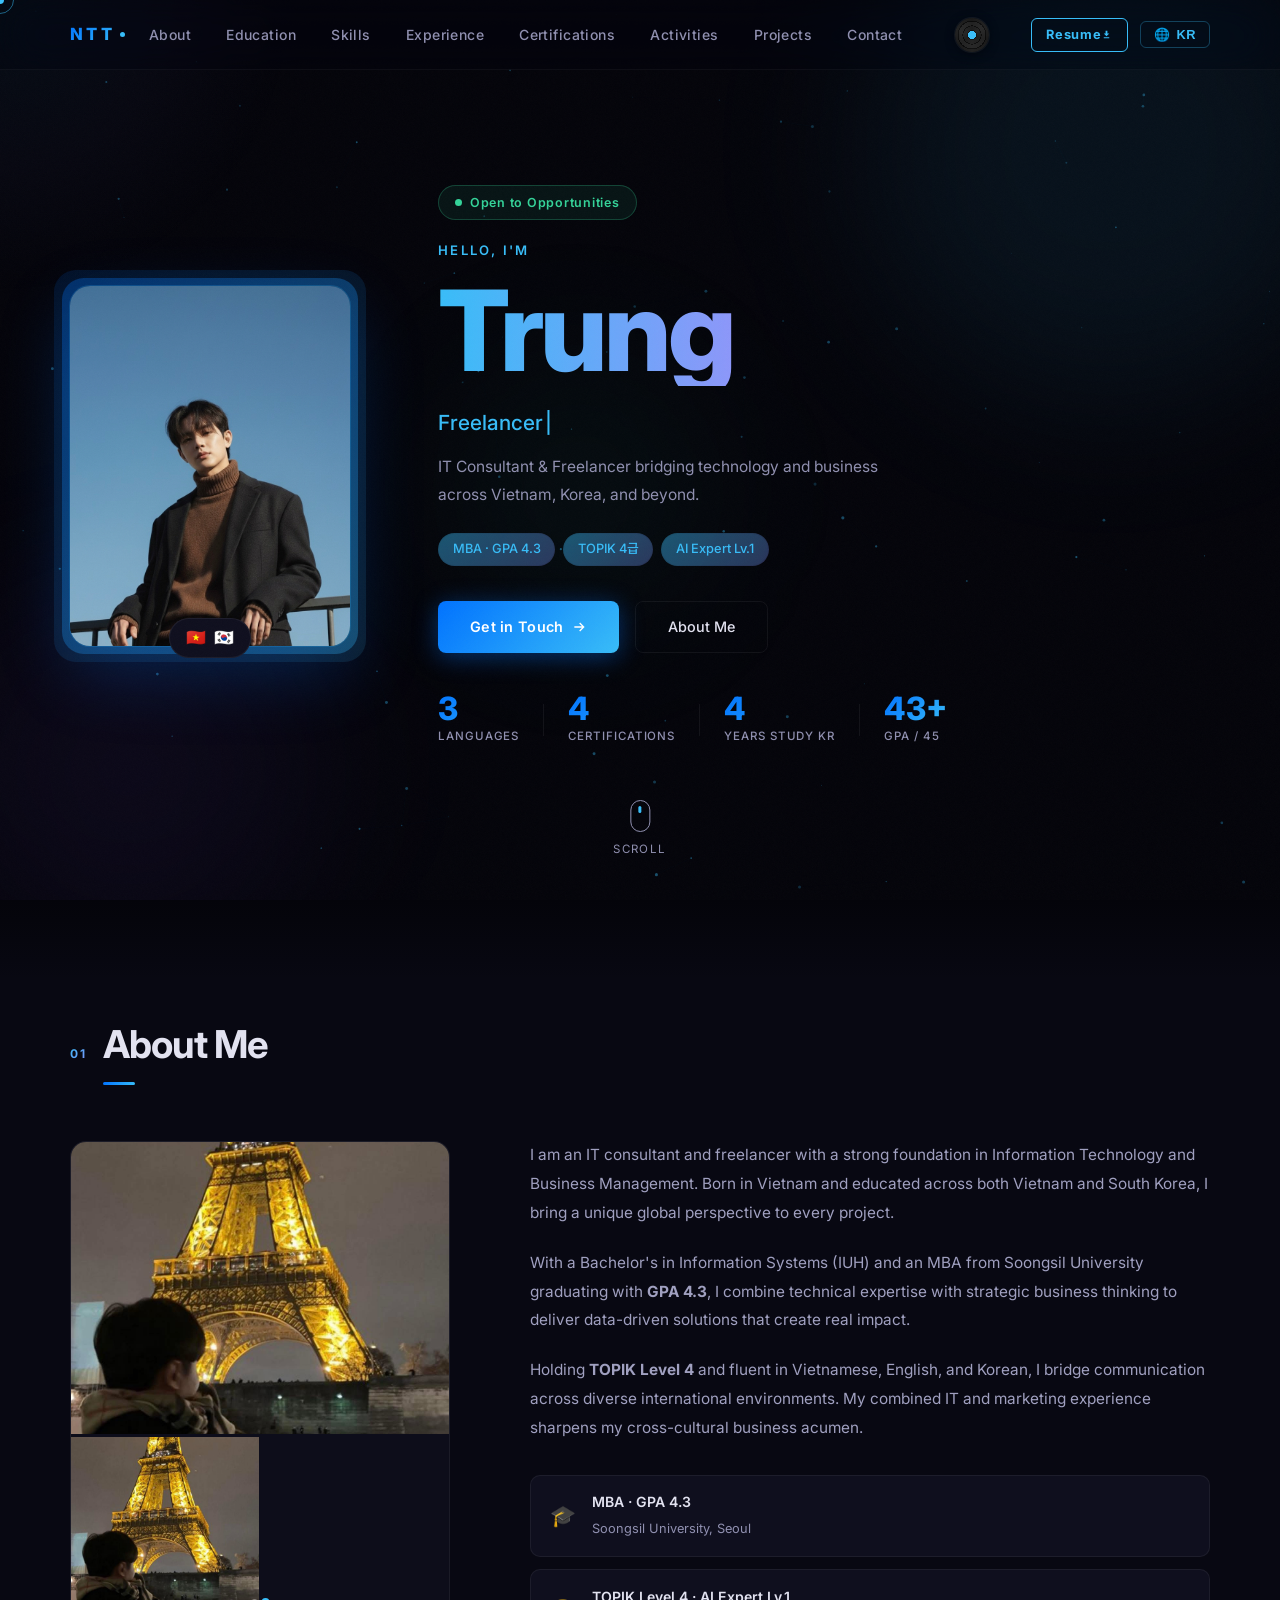
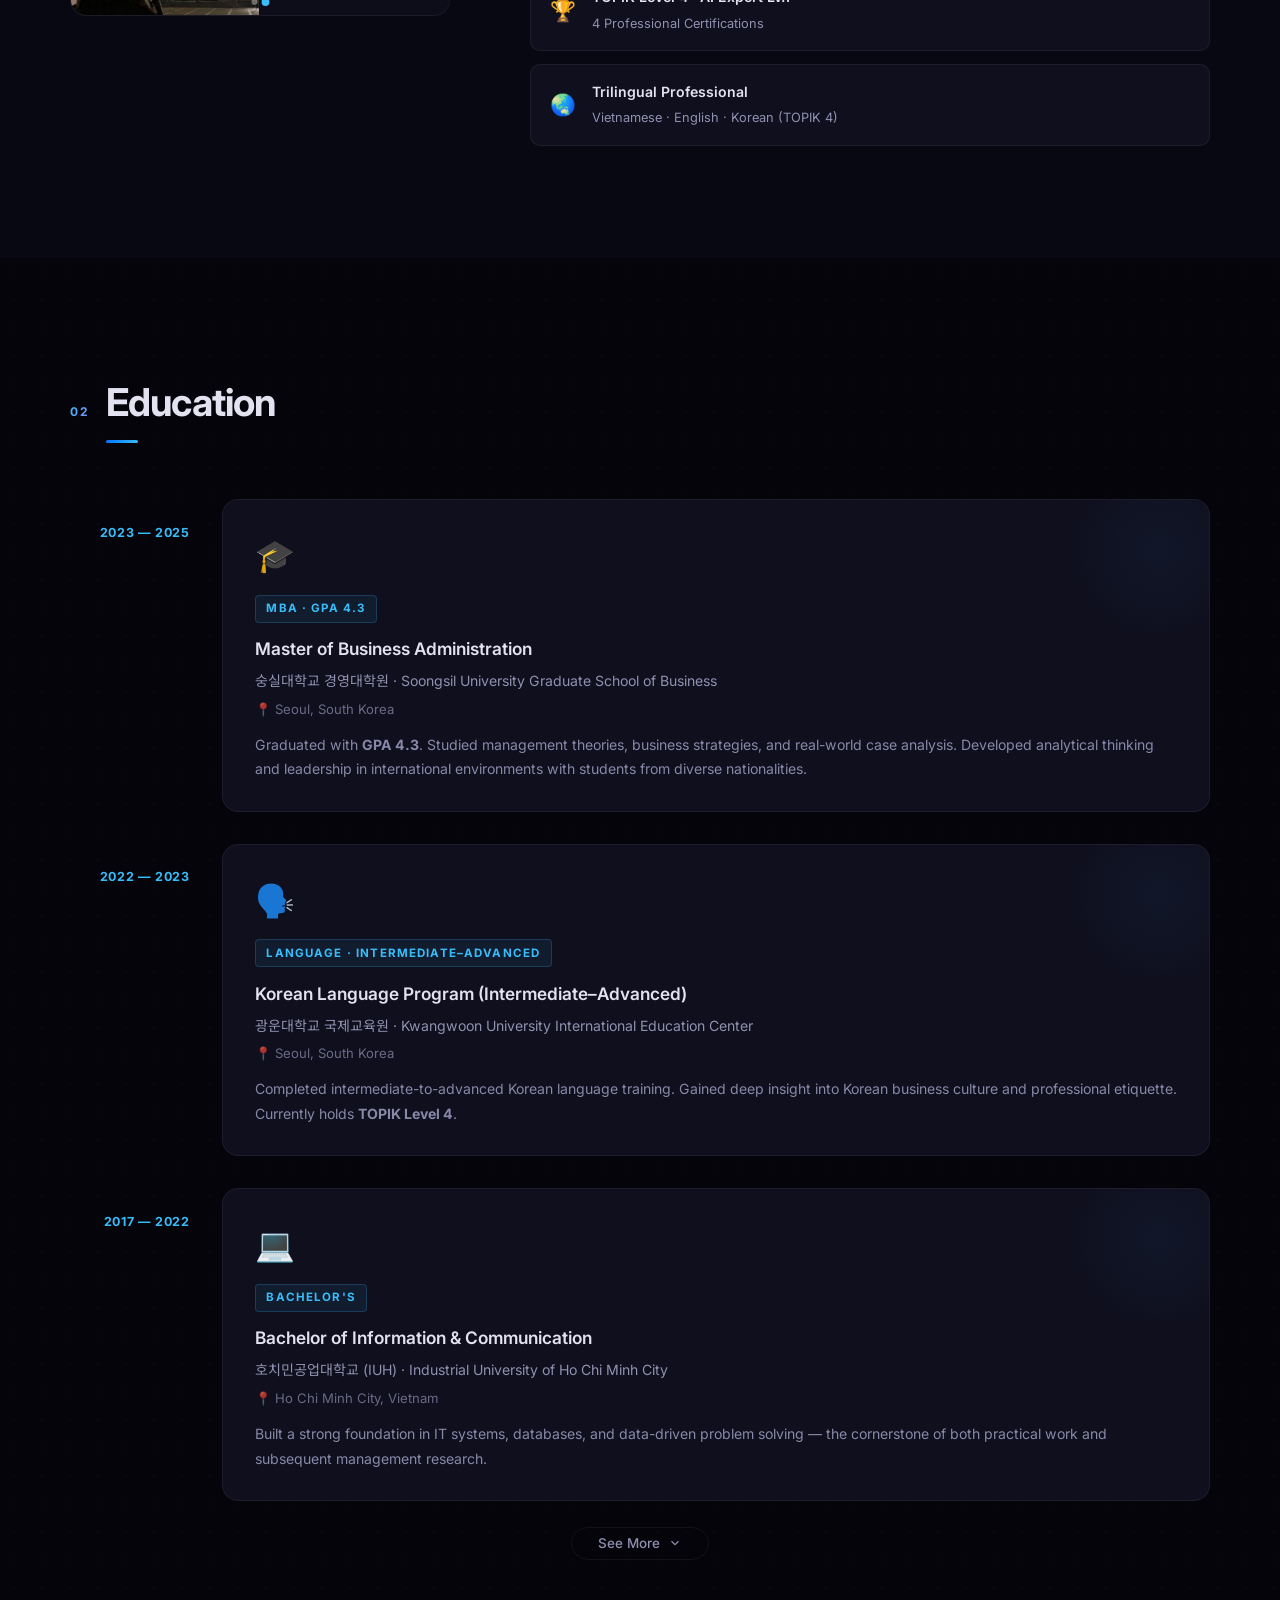
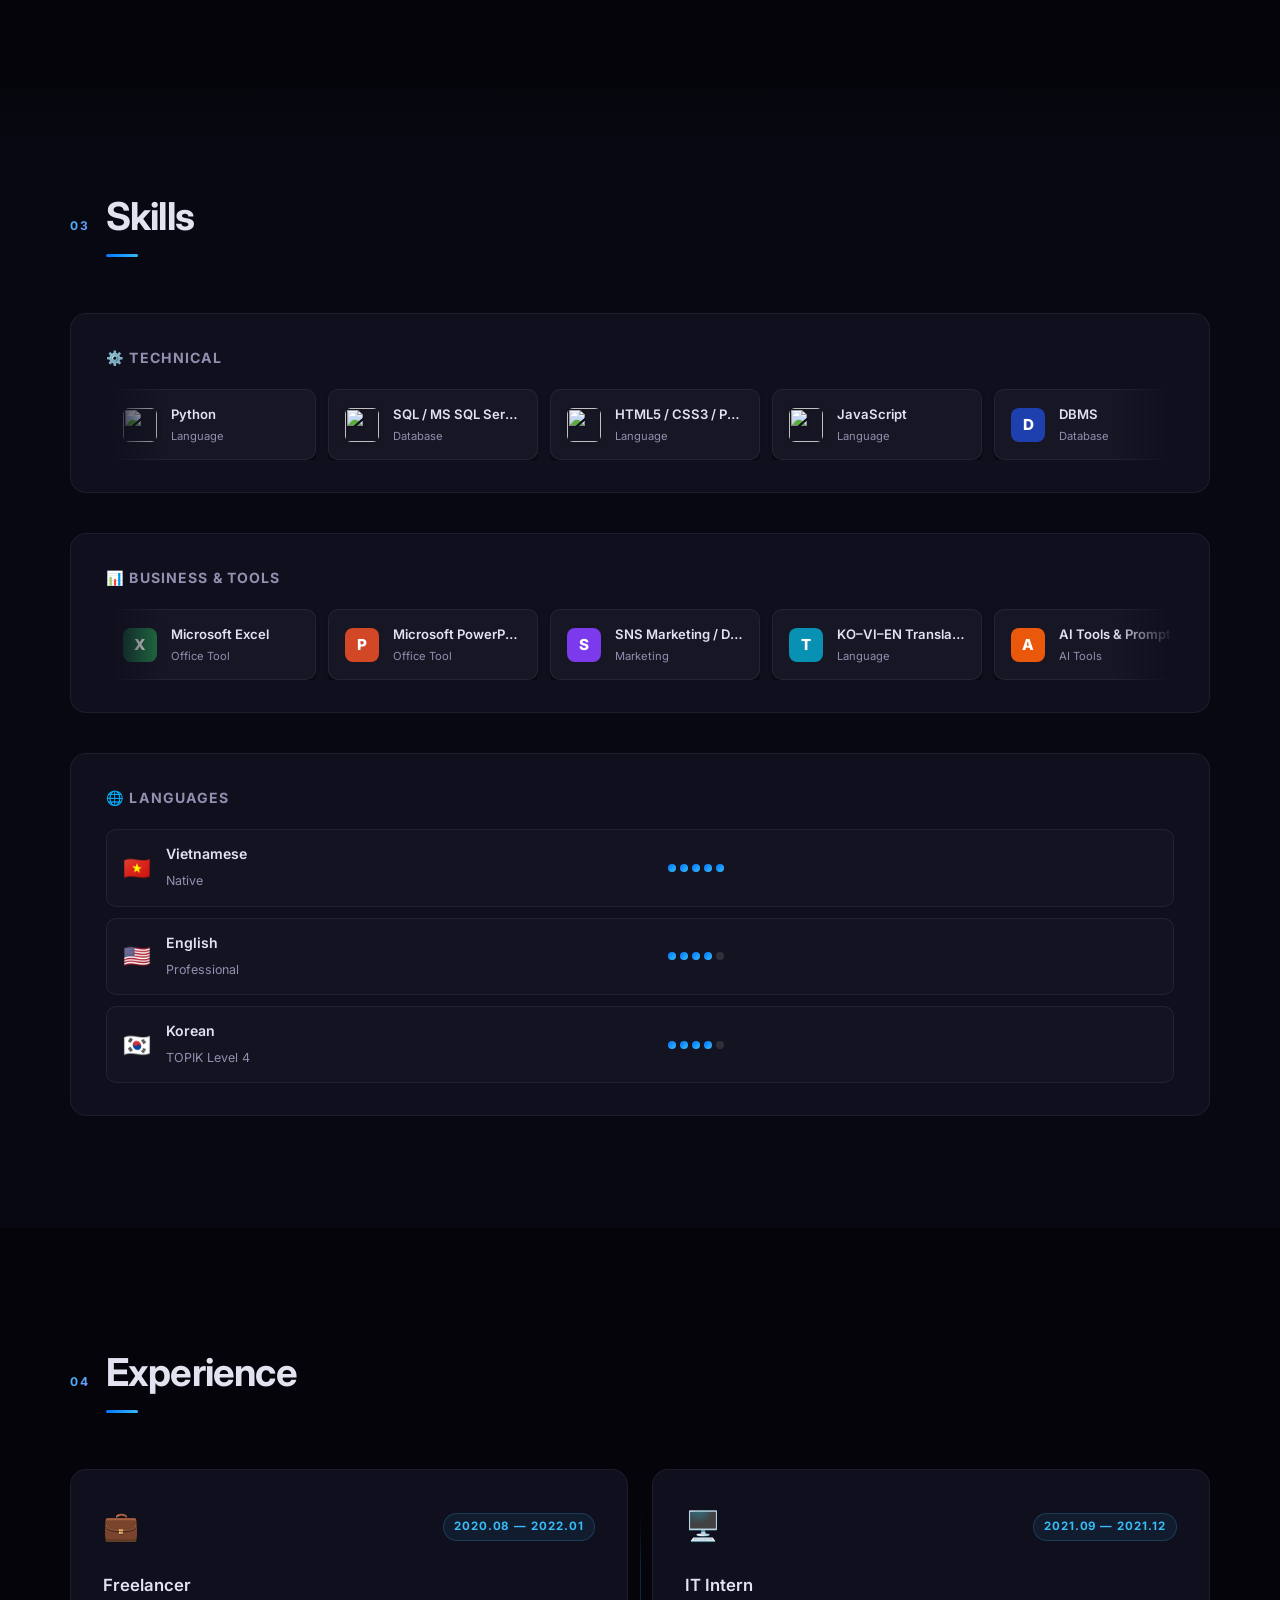
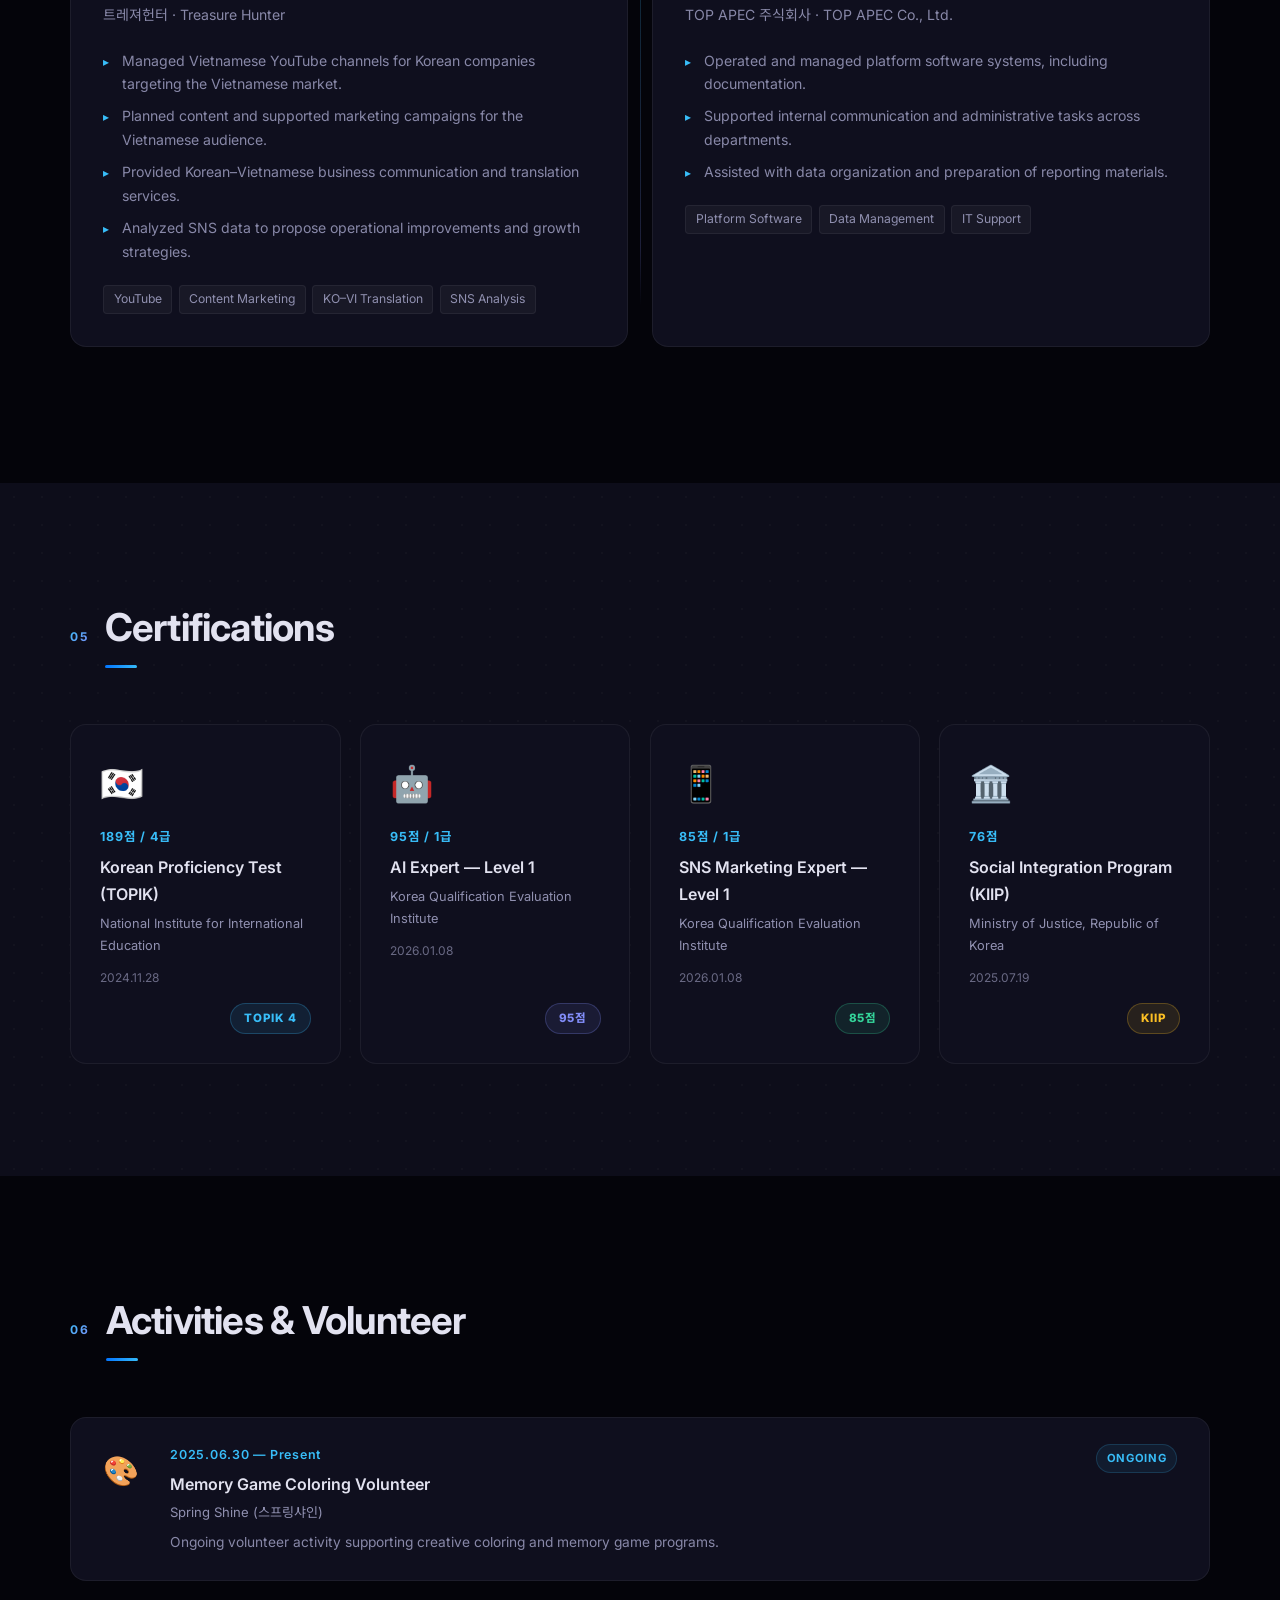
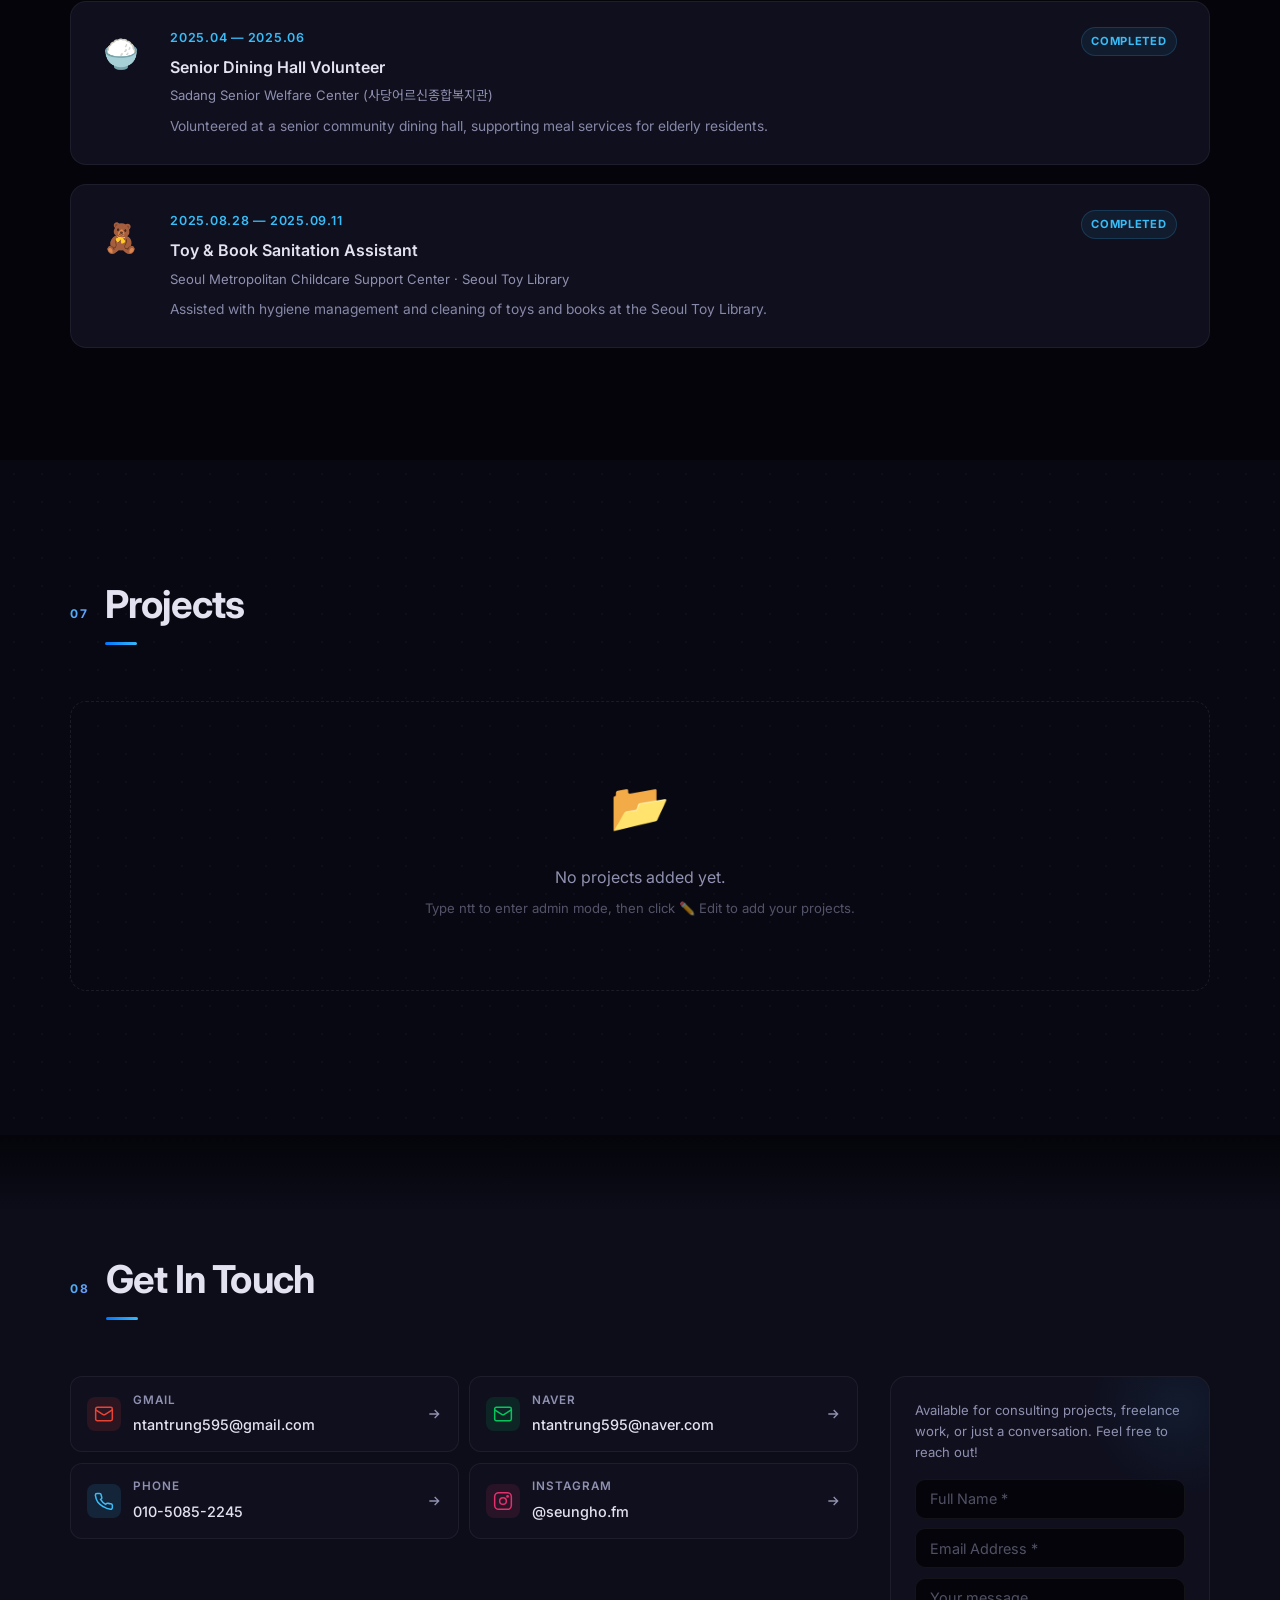
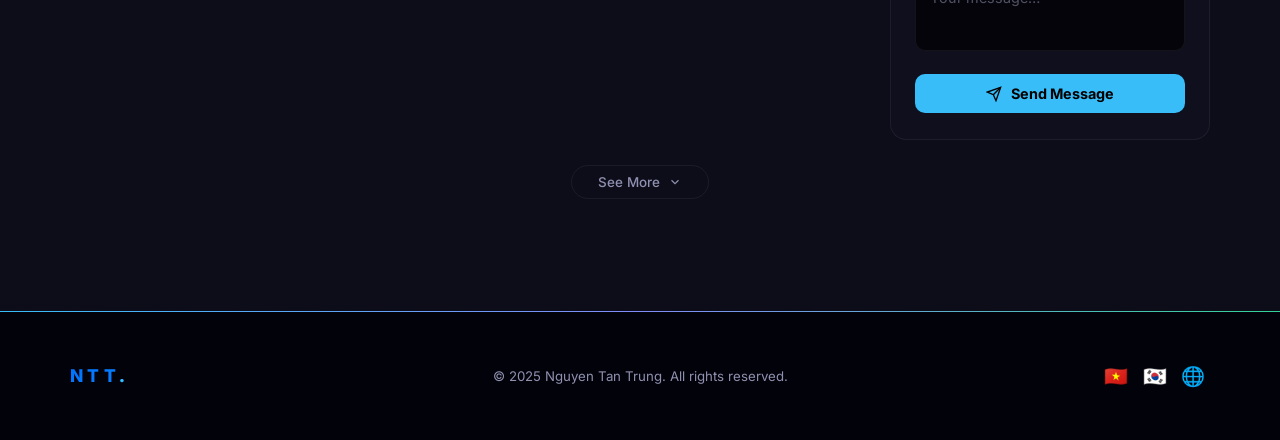
==== commit b5c7afe6: "Pro visual upgrade: name shimmer, btn shimmer, dot grids, scan line, footer, orbs" ====
--- a/index.html
+++ b/index.html
@@ -7,7 +7,7 @@
   <link rel="preconnect" href="https://fonts.googleapis.com">
   <link rel="preconnect" href="https://fonts.gstatic.com" crossorigin>
   <link href="https://fonts.googleapis.com/css2?family=Inter:ital,wght@0,300;0,400;0,500;0,600;0,700;0,800&family=Noto+Sans+KR:wght@300;400;500;700&display=swap" rel="stylesheet">
-  <link rel="stylesheet" href="css/style.css?v=30">
+  <link rel="stylesheet" href="css/style.css?v=31">
 </head>
 <body>
 
--- a/css/style.css
+++ b/css/style.css
@@ -3863,4 +3863,170 @@
   #scroll-progress { transition: none; }
   .exp-card.reveal:nth-child(n), .cert-card.reveal:nth-child(n),
   .act-item.reveal:nth-child(n), .edu-card.reveal:nth-child(n) { transition-delay: 0ms; }
-}
+  .name-line { animation: none; }
+  .hero-enter { animation: none; opacity: 1; transform: none; }
+}
+
+/* ==========================================
+   HERO NAME SHIMMER
+========================================== */
+.name-line {
+  background: linear-gradient(90deg, #38bdf8 0%, #a78bfa 25%, #f472b6 50%, #38bdf8 75%, #818cf8 100%);
+  background-size: 200% auto;
+  -webkit-background-clip: text;
+  -webkit-text-fill-color: transparent;
+  background-clip: text;
+  animation: nameShimmer 5s linear infinite;
+}
+@keyframes nameShimmer {
+  to { background-position: 200% center; }
+}
+
+/* ==========================================
+   BTN-PRIMARY SHIMMER
+========================================== */
+.btn-primary { position: relative; overflow: hidden; }
+.btn-primary::after {
+  content: '';
+  position: absolute;
+  inset: 0;
+  background: linear-gradient(105deg, transparent 40%, rgba(255,255,255,0.18) 50%, transparent 60%);
+  transform: translateX(-100%);
+  transition: transform 0.5s ease;
+}
+.btn-primary:hover::after { transform: translateX(100%); }
+
+/* ==========================================
+   HERO PILLS ENHANCED
+========================================== */
+.hero-pills span {
+  position: relative;
+  background: rgba(56,189,248,0.05);
+  border: 1px solid transparent;
+  background-clip: padding-box;
+  transition: background 0.2s, transform 0.2s;
+}
+.hero-pills span::before {
+  content: '';
+  position: absolute;
+  inset: -1px;
+  border-radius: 20px;
+  background: linear-gradient(135deg, rgba(56,189,248,0.4), rgba(129,140,248,0.3));
+  z-index: -1;
+}
+.hero-pills span:hover { background: rgba(56,189,248,0.12); transform: translateY(-2px); }
+
+/* ==========================================
+   DOT GRID BACKGROUNDS
+========================================== */
+#education, #certs, #projects {
+  background-image: radial-gradient(rgba(255,255,255,0.025) 1px, transparent 1px);
+  background-size: 28px 28px;
+}
+
+/* ==========================================
+   SECTION HEADER UNDERLINE ANIMATION
+========================================== */
+.section-header h2::after {
+  transition: width 0.6s cubic-bezier(0.22,1,0.36,1);
+  width: 0;
+}
+.section-header.visible h2::after { width: 32px; }
+
+/* ==========================================
+   HERO PHOTO SCAN LINE
+========================================== */
+.hero-photo::after {
+  content: '';
+  position: absolute;
+  top: -100%;
+  left: 0;
+  right: 0;
+  height: 40%;
+  background: linear-gradient(to bottom, transparent, rgba(56,189,248,0.06), transparent);
+  animation: scanLine 4s ease-in-out infinite;
+  pointer-events: none;
+}
+@keyframes scanLine {
+  0%   { top: -40%; }
+  100% { top: 120%; }
+}
+
+/* ==========================================
+   ENHANCED FOOTER
+========================================== */
+footer {
+  background: #02020a !important;
+  border-top: 1px solid transparent;
+  background-image: linear-gradient(#02020a, #02020a),
+                    linear-gradient(90deg, #38bdf8, #818cf8, #34d399) !important;
+  background-origin: border-box !important;
+  background-clip: padding-box, border-box !important;
+  padding: 3rem 2rem !important;
+}
+.footer-inner {
+  display: grid !important;
+  grid-template-columns: 1fr auto 1fr !important;
+  align-items: center !important;
+}
+.footer-logo {
+  font-size: 1.1rem !important;
+  letter-spacing: 0.25em !important;
+}
+.footer-logo::after { content: '.'; color: #38bdf8; -webkit-text-fill-color: #38bdf8; }
+footer p { text-align: center; }
+.footer-langs { text-align: right; font-size: 1.2rem !important; letter-spacing: 0.3rem; }
+
+/* ==========================================
+   CURSOR GLOW ENHANCED
+========================================== */
+#cursor-glow {
+  width: 600px !important;
+  height: 600px !important;
+  background: radial-gradient(circle, rgba(56,189,248,0.05) 0%, rgba(129,140,248,0.03) 40%, transparent 70%) !important;
+}
+
+/* ==========================================
+   SECTION TRANSITION GRADIENTS
+========================================== */
+#about::before, #skills::before, #contact::before {
+  content: '';
+  position: absolute;
+  top: 0; left: 0; right: 0;
+  height: 80px;
+  background: linear-gradient(to bottom, var(--bg), transparent);
+  pointer-events: none;
+  z-index: 1;
+}
+
+/* ==========================================
+   CARD INNER GLOW ON FOCUS SECTION
+========================================== */
+.exp-card::before {
+  content: '';
+  position: absolute;
+  inset: 0;
+  border-radius: inherit;
+  background: linear-gradient(135deg, rgba(56,189,248,0.03) 0%, transparent 60%);
+  pointer-events: none;
+}
+
+/* ==========================================
+   STAT NUMBERS BIGGER
+========================================== */
+.stat-num { font-size: 2rem !important; }
+.stat-label { letter-spacing: 0.08em !important; }
+
+/* ==========================================
+   NAV LINK ACTIVE INDICATOR DOT
+========================================== */
+.nav-links a.nav-active::before {
+  content: '';
+  position: absolute;
+  bottom: -8px;
+  left: 50%;
+  transform: translateX(-50%);
+  width: 3px; height: 3px;
+  border-radius: 50%;
+  background: var(--a1);
+}
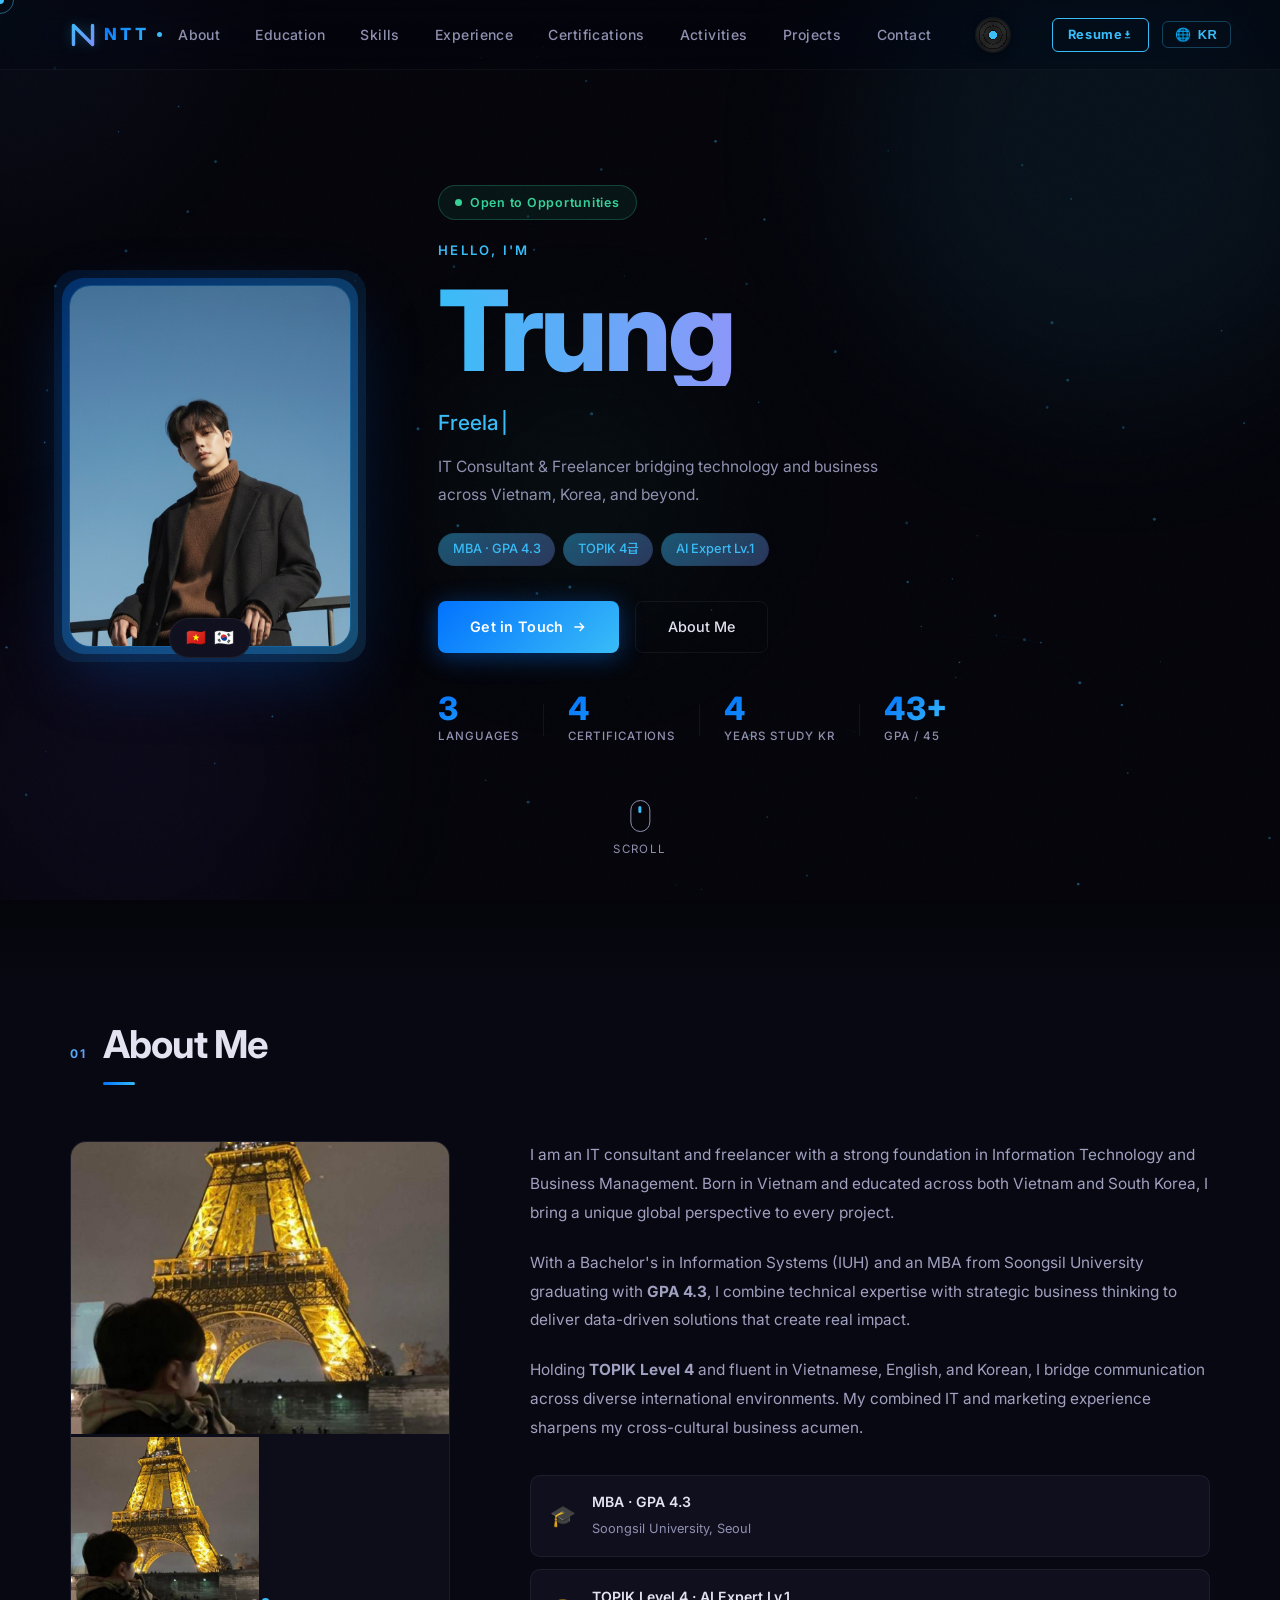
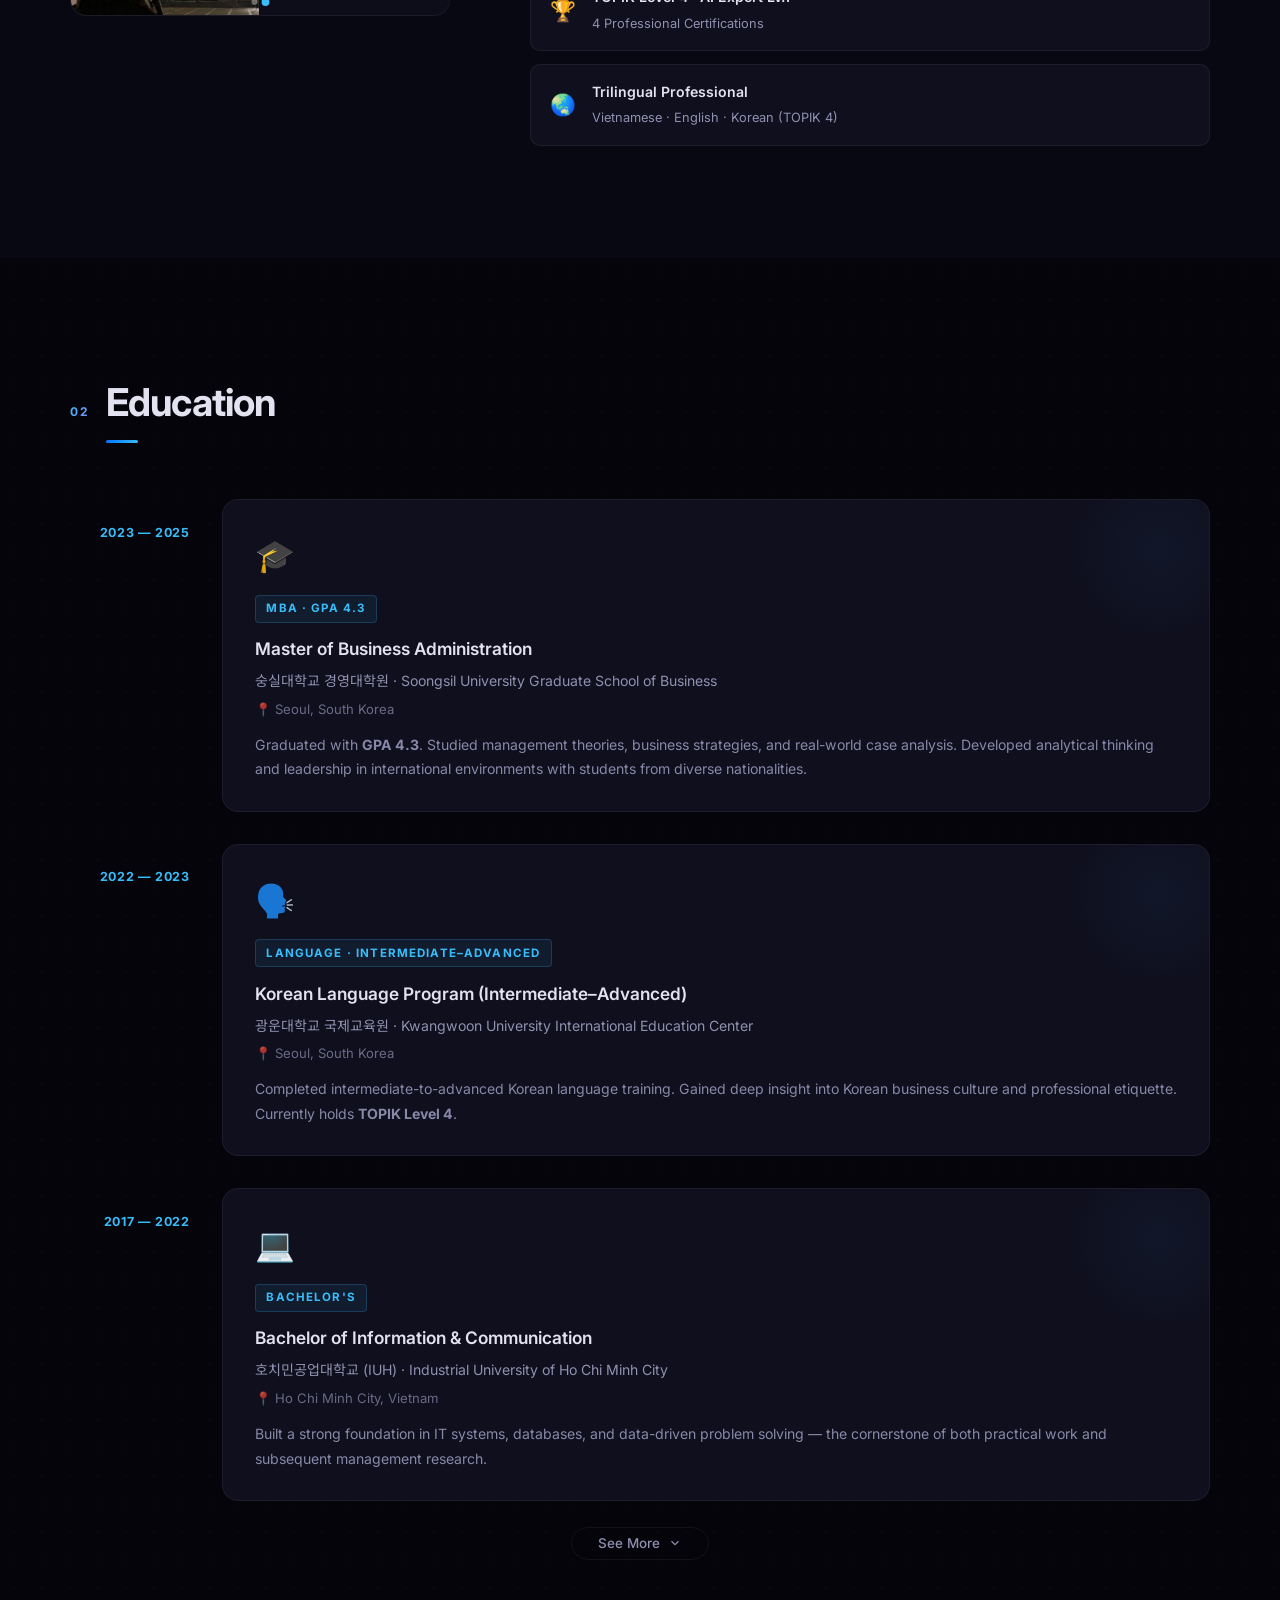
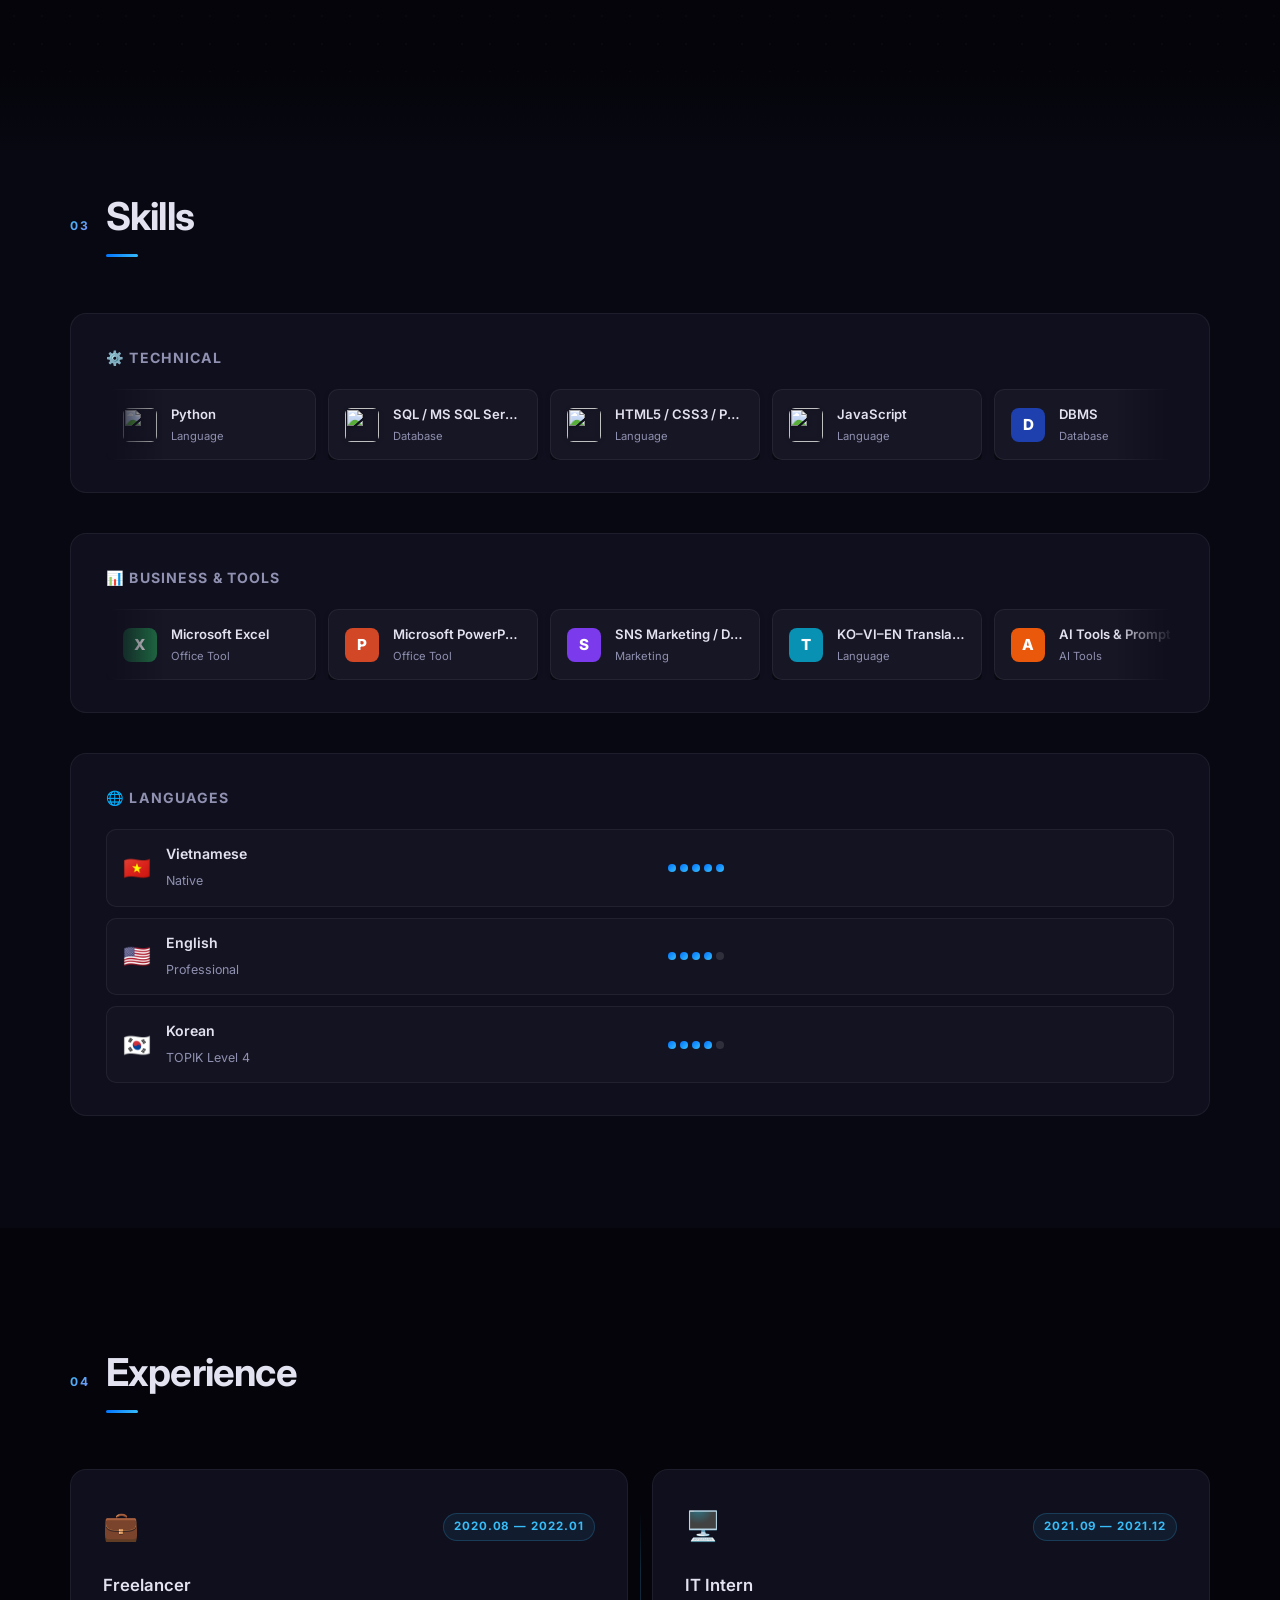
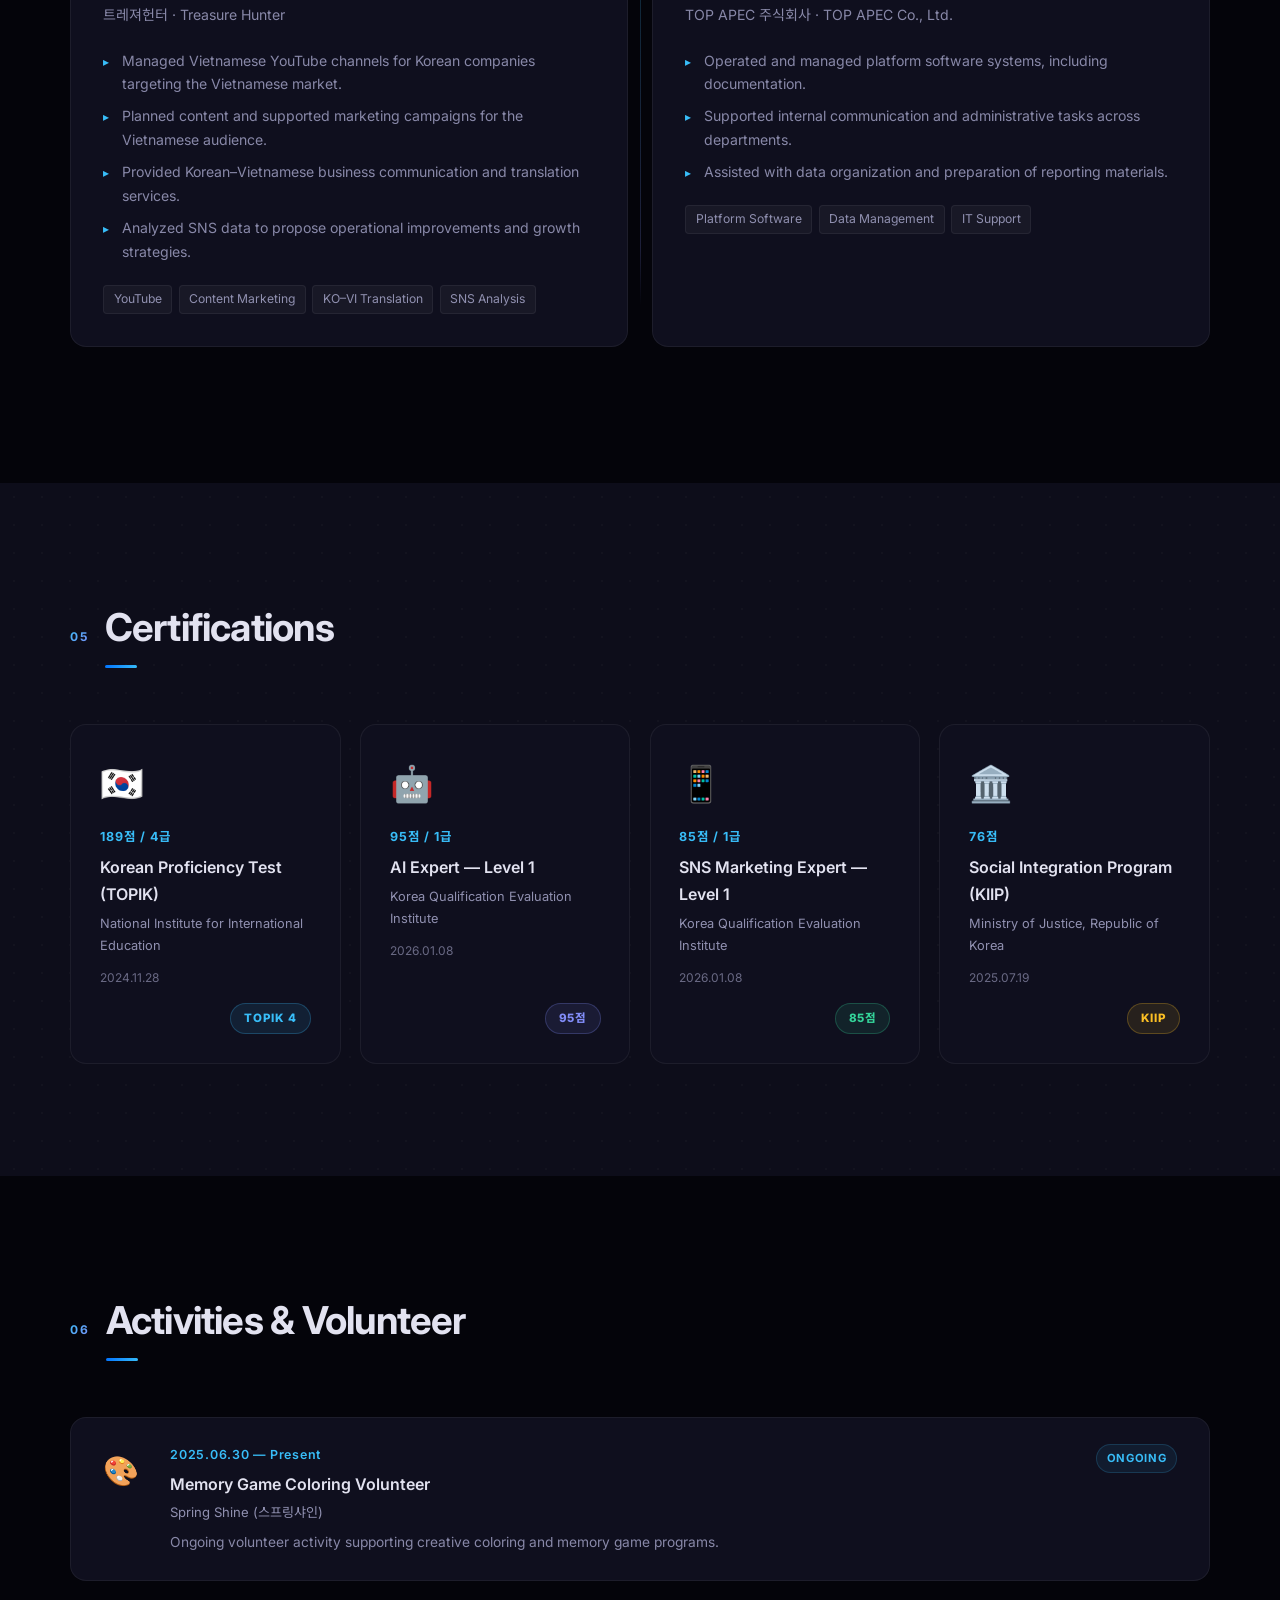
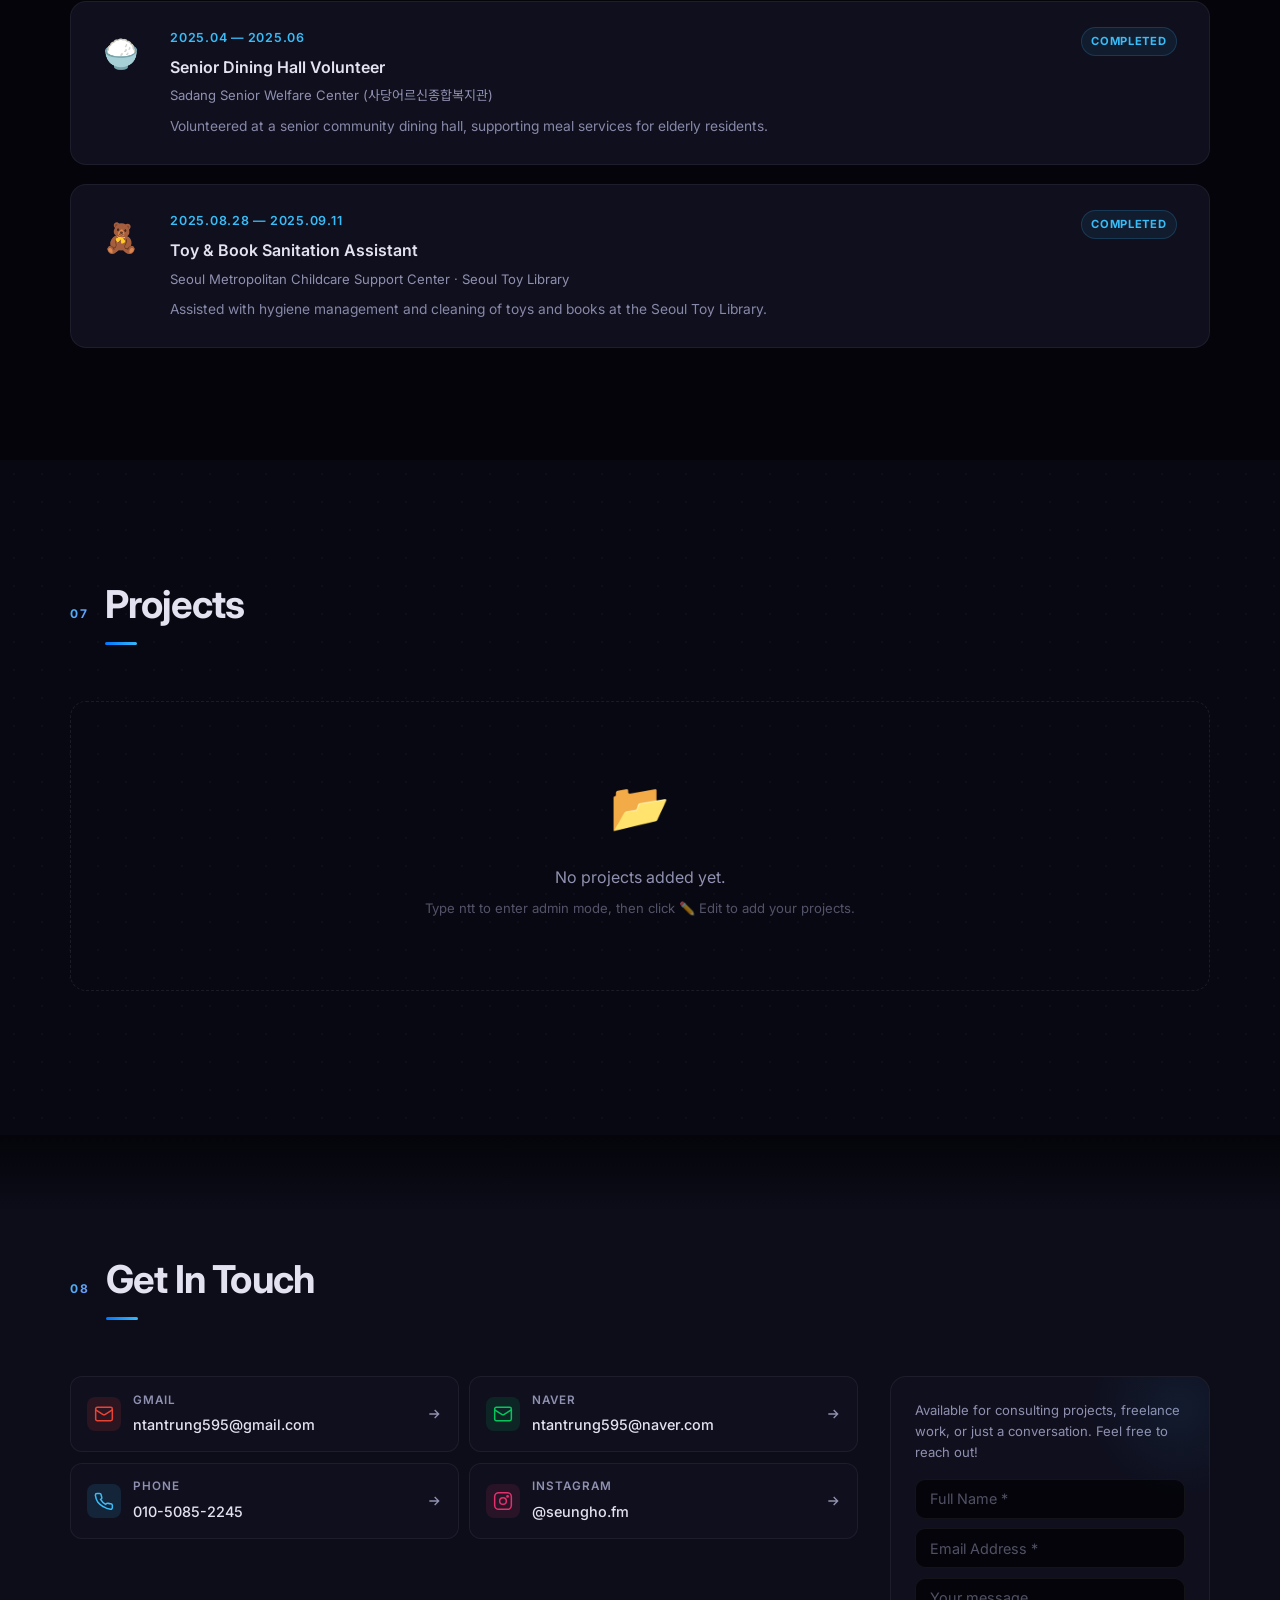
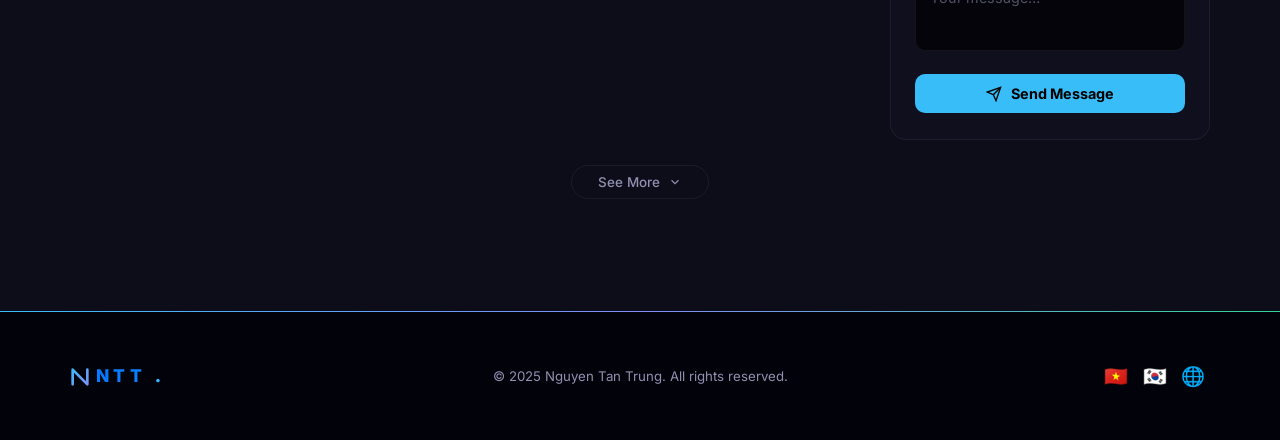
==== commit e7e4aaaa: "New personal logo: geometric N mark SVG + favicon + loader + footer" ====
--- a/index.html
+++ b/index.html
@@ -3,18 +3,30 @@
 <head>
   <meta charset="UTF-8">
   <meta name="viewport" content="width=device-width, initial-scale=1.0">
-  <title>Nguyen Tan Trung — Portfolio</title>
+  <title>NTT · Nguyen Tan Trung</title>
+  <link rel="icon" href="data:image/svg+xml,<svg xmlns='http://www.w3.org/2000/svg' viewBox='0 0 32 32'><defs><linearGradient id='g' x1='0' y1='0' x2='1' y2='1'><stop offset='0%25' stop-color='%2338bdf8'/><stop offset='100%25' stop-color='%23818cf8'/></linearGradient></defs><path d='M5 27 L5 5 L27 27 L27 5' stroke='url(%23g)' stroke-width='4.5' stroke-linecap='round' stroke-linejoin='round' fill='none'/></svg>">
   <link rel="preconnect" href="https://fonts.googleapis.com">
   <link rel="preconnect" href="https://fonts.gstatic.com" crossorigin>
   <link href="https://fonts.googleapis.com/css2?family=Inter:ital,wght@0,300;0,400;0,500;0,600;0,700;0,800&family=Noto+Sans+KR:wght@300;400;500;700&display=swap" rel="stylesheet">
-  <link rel="stylesheet" href="css/style.css?v=31">
+  <link rel="stylesheet" href="css/style.css?v=32">
 </head>
 <body>
 
   <!-- Page Loader -->
   <div id="page-loader">
     <div class="loader-inner">
-      <div class="loader-logo">NTT<span class="loader-dot">.</span></div>
+      <div class="loader-logo">
+        <svg width="52" height="52" viewBox="0 0 30 30" fill="none" style="display:block;margin:0 auto 0.6rem">
+          <defs>
+            <linearGradient id="llG" x1="0" y1="0" x2="30" y2="30" gradientUnits="userSpaceOnUse">
+              <stop offset="0%" stop-color="#38bdf8"/>
+              <stop offset="100%" stop-color="#818cf8"/>
+            </linearGradient>
+          </defs>
+          <path d="M4 26 L4 4 L26 26 L26 4" stroke="url(#llG)" stroke-width="4" stroke-linecap="round" stroke-linejoin="round" fill="none"/>
+        </svg>
+        <span>NTT<span class="loader-dot">.</span></span>
+      </div>
       <div class="loader-bar"><div class="loader-fill"></div></div>
     </div>
   </div>
@@ -37,6 +49,15 @@
   <nav id="navbar">
     <div class="nav-container">
       <div class="nav-logo" id="adminTrigger" title="">
+        <svg class="logo-mark" width="26" height="26" viewBox="0 0 30 30" fill="none" xmlns="http://www.w3.org/2000/svg">
+          <defs>
+            <linearGradient id="nttG" x1="0" y1="0" x2="30" y2="30" gradientUnits="userSpaceOnUse">
+              <stop offset="0%" stop-color="#38bdf8"/>
+              <stop offset="100%" stop-color="#818cf8"/>
+            </linearGradient>
+          </defs>
+          <path d="M4 26 L4 4 L26 26 L26 4" stroke="url(#nttG)" stroke-width="4" stroke-linecap="round" stroke-linejoin="round" fill="none"/>
+        </svg>
         <span class="logo-text">NTT</span>
         <span class="logo-dot"></span>
       </div>
@@ -851,7 +872,12 @@
   <footer>
     <div class="container">
       <div class="footer-inner">
-        <div class="footer-logo">NTT</div>
+        <div class="footer-logo">
+          <svg width="20" height="20" viewBox="0 0 30 30" fill="none" style="display:inline-block;vertical-align:middle;margin-right:6px">
+            <defs><linearGradient id="flG" x1="0" y1="0" x2="30" y2="30" gradientUnits="userSpaceOnUse"><stop offset="0%" stop-color="#38bdf8"/><stop offset="100%" stop-color="#818cf8"/></linearGradient></defs>
+            <path d="M4 26 L4 4 L26 26 L26 4" stroke="url(#flG)" stroke-width="4" stroke-linecap="round" stroke-linejoin="round" fill="none"/>
+          </svg>NTT
+        </div>
         <p data-en="© 2025 Nguyen Tan Trung. All rights reserved." data-kr="© 2025 응우옌 탄 쭝. 모든 권리 보유.">© 2025 Nguyen Tan Trung. All rights reserved.</p>
         <div class="footer-langs">🇻🇳 🇰🇷 🌐</div>
       </div>
@@ -1176,6 +1202,6 @@
       if (cfg) window._sb = window.supabase.createClient(cfg.url, cfg.key);
     })();
   </script>
-  <script src="js/script.js?v=40"></script>
+  <script src="js/script.js?v=41"></script>
 </body>
 </html>
--- a/css/style.css
+++ b/css/style.css
@@ -153,7 +153,17 @@
 .nav-logo {
   display: flex;
   align-items: center;
-  gap: 0.3rem;
+  gap: 0.5rem;
+  cursor: pointer;
+}
+.logo-mark {
+  display: block;
+  flex-shrink: 0;
+  filter: drop-shadow(0 0 6px rgba(56,189,248,0.3));
+  transition: filter 0.3s;
+}
+.nav-logo:hover .logo-mark {
+  filter: drop-shadow(0 0 10px rgba(56,189,248,0.6));
 }
 
 .logo-text {
@@ -3582,14 +3592,15 @@
 #page-loader.hidden { opacity: 0; visibility: hidden; pointer-events: none; }
 .loader-inner { text-align: center; }
 .loader-logo {
-  font-size: 2.8rem;
+  font-size: 1.6rem;
   font-weight: 800;
-  letter-spacing: 0.2em;
+  letter-spacing: 0.25em;
   background: linear-gradient(135deg, #38bdf8, #818cf8);
   -webkit-background-clip: text;
   -webkit-text-fill-color: transparent;
   background-clip: text;
   margin-bottom: 1.8rem;
+  text-align: center;
   animation: loaderPulse 1s ease-in-out infinite alternate;
 }
 .loader-dot { color: #38bdf8; -webkit-text-fill-color: #38bdf8; }
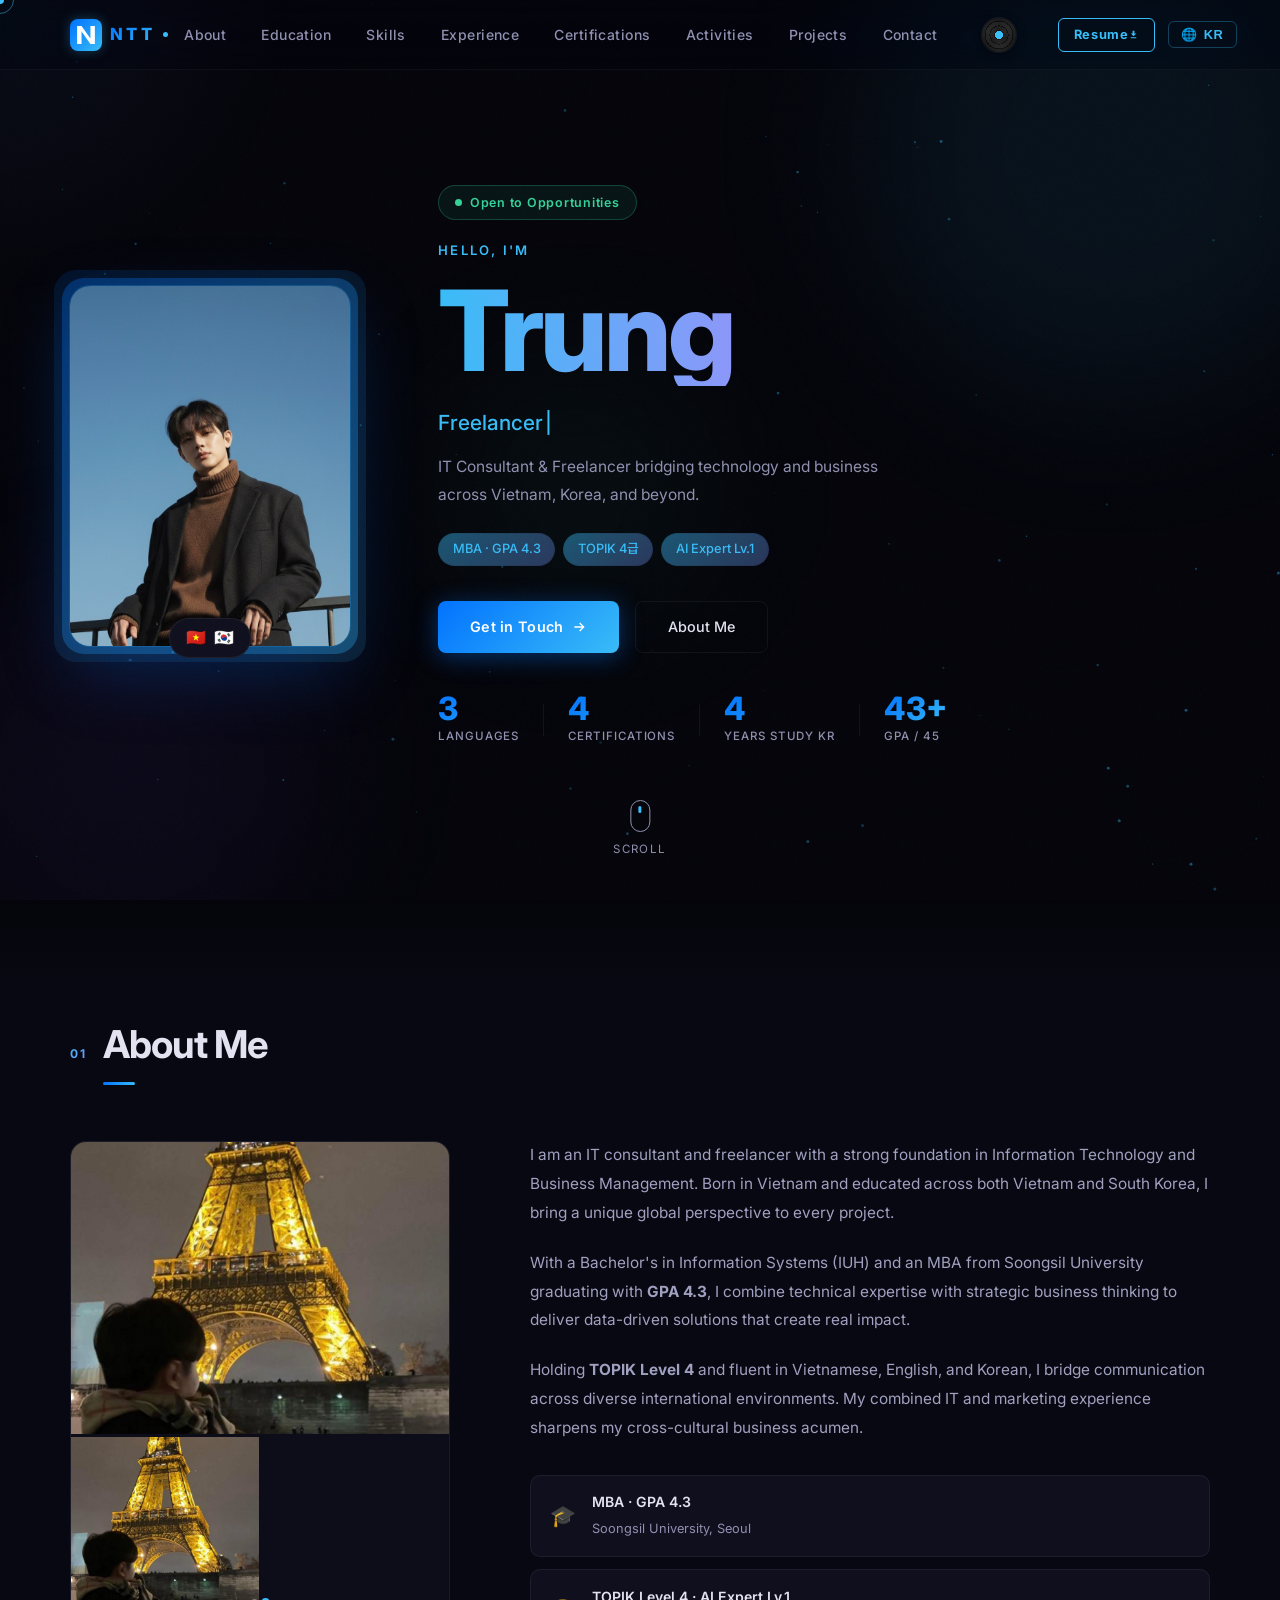
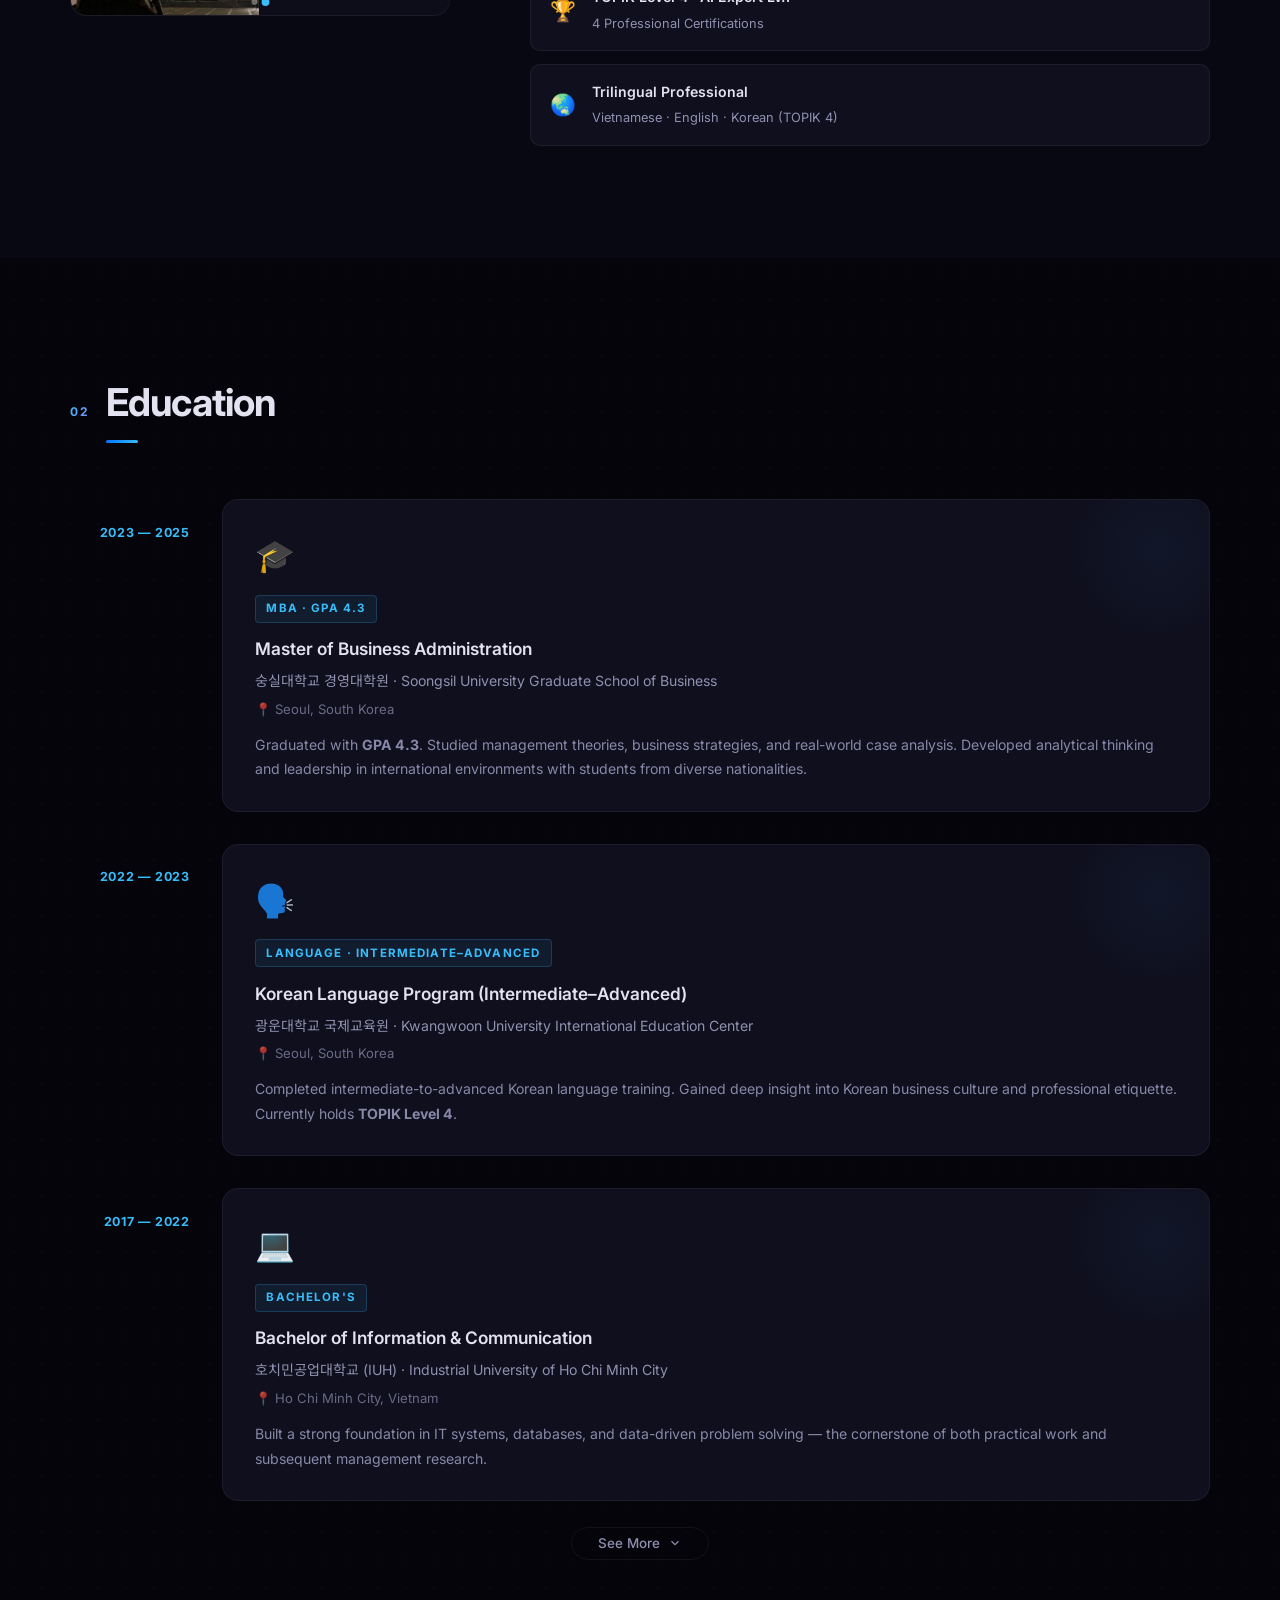
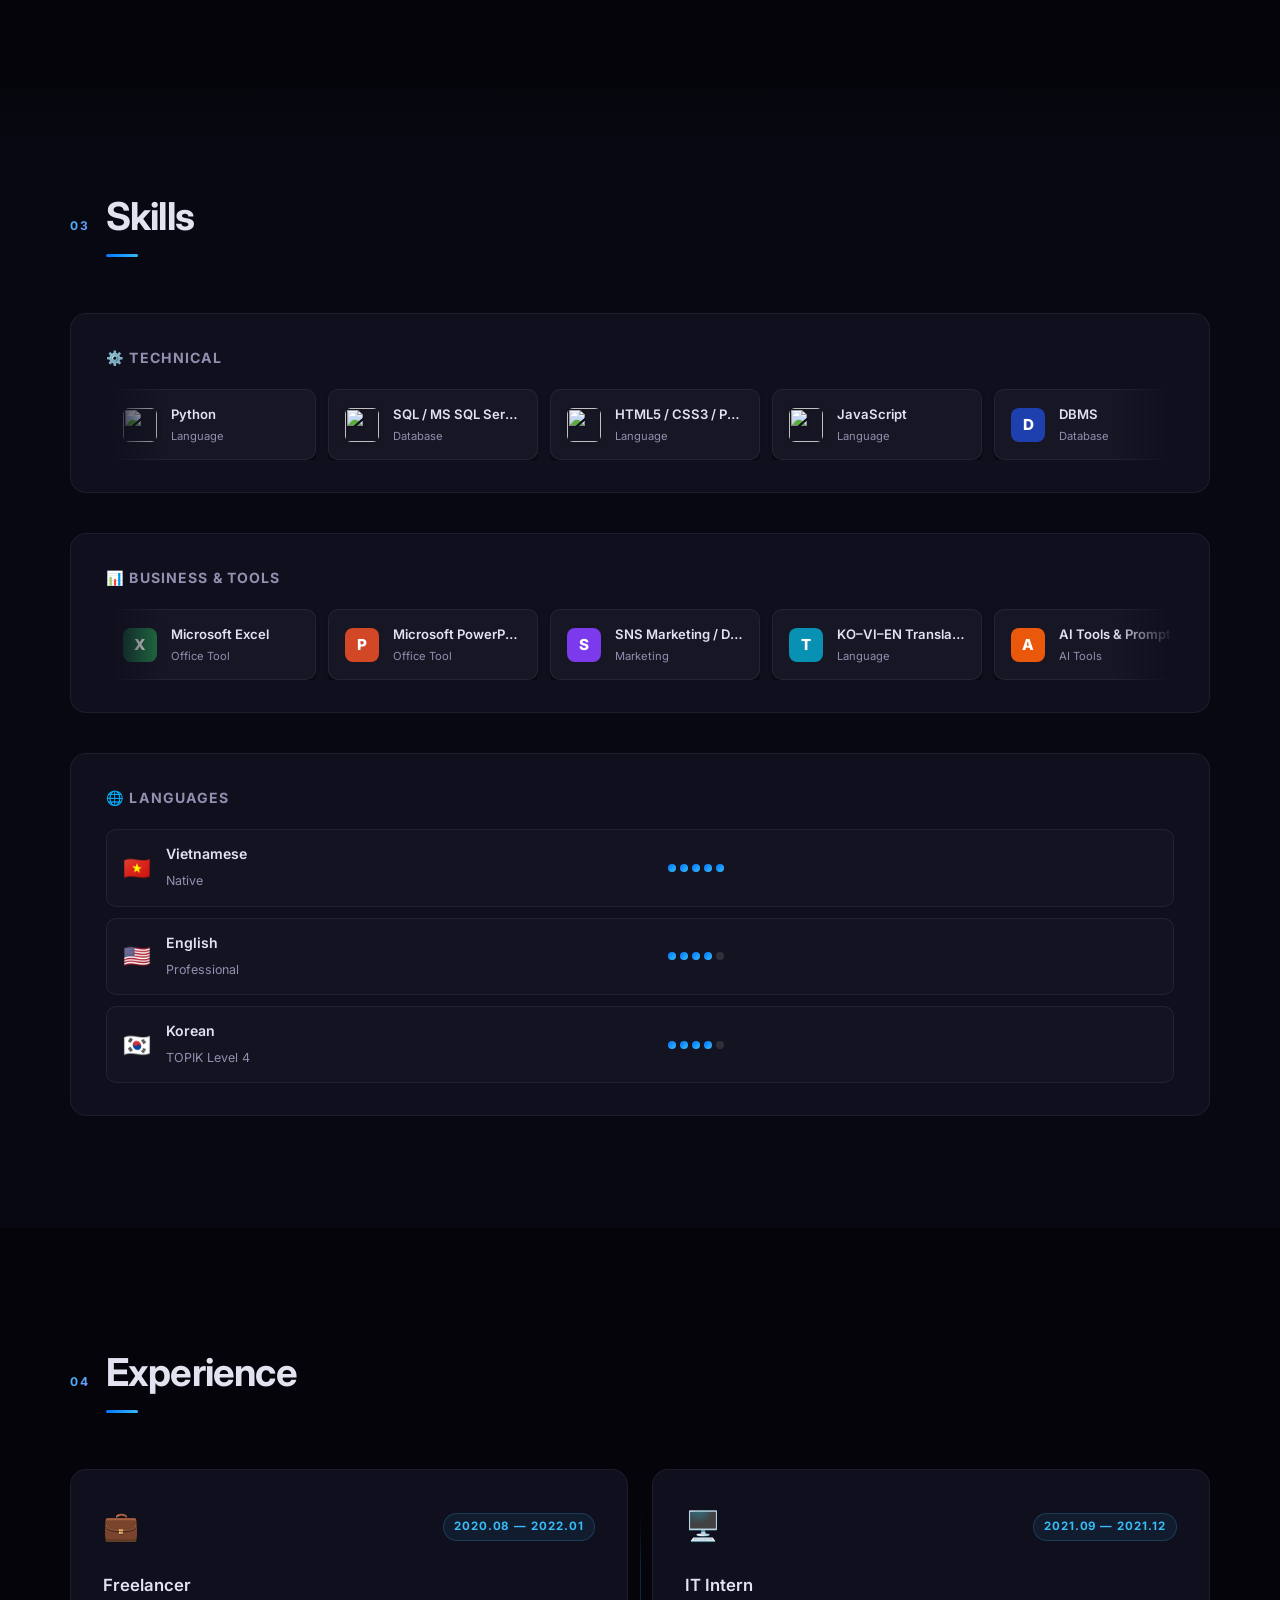
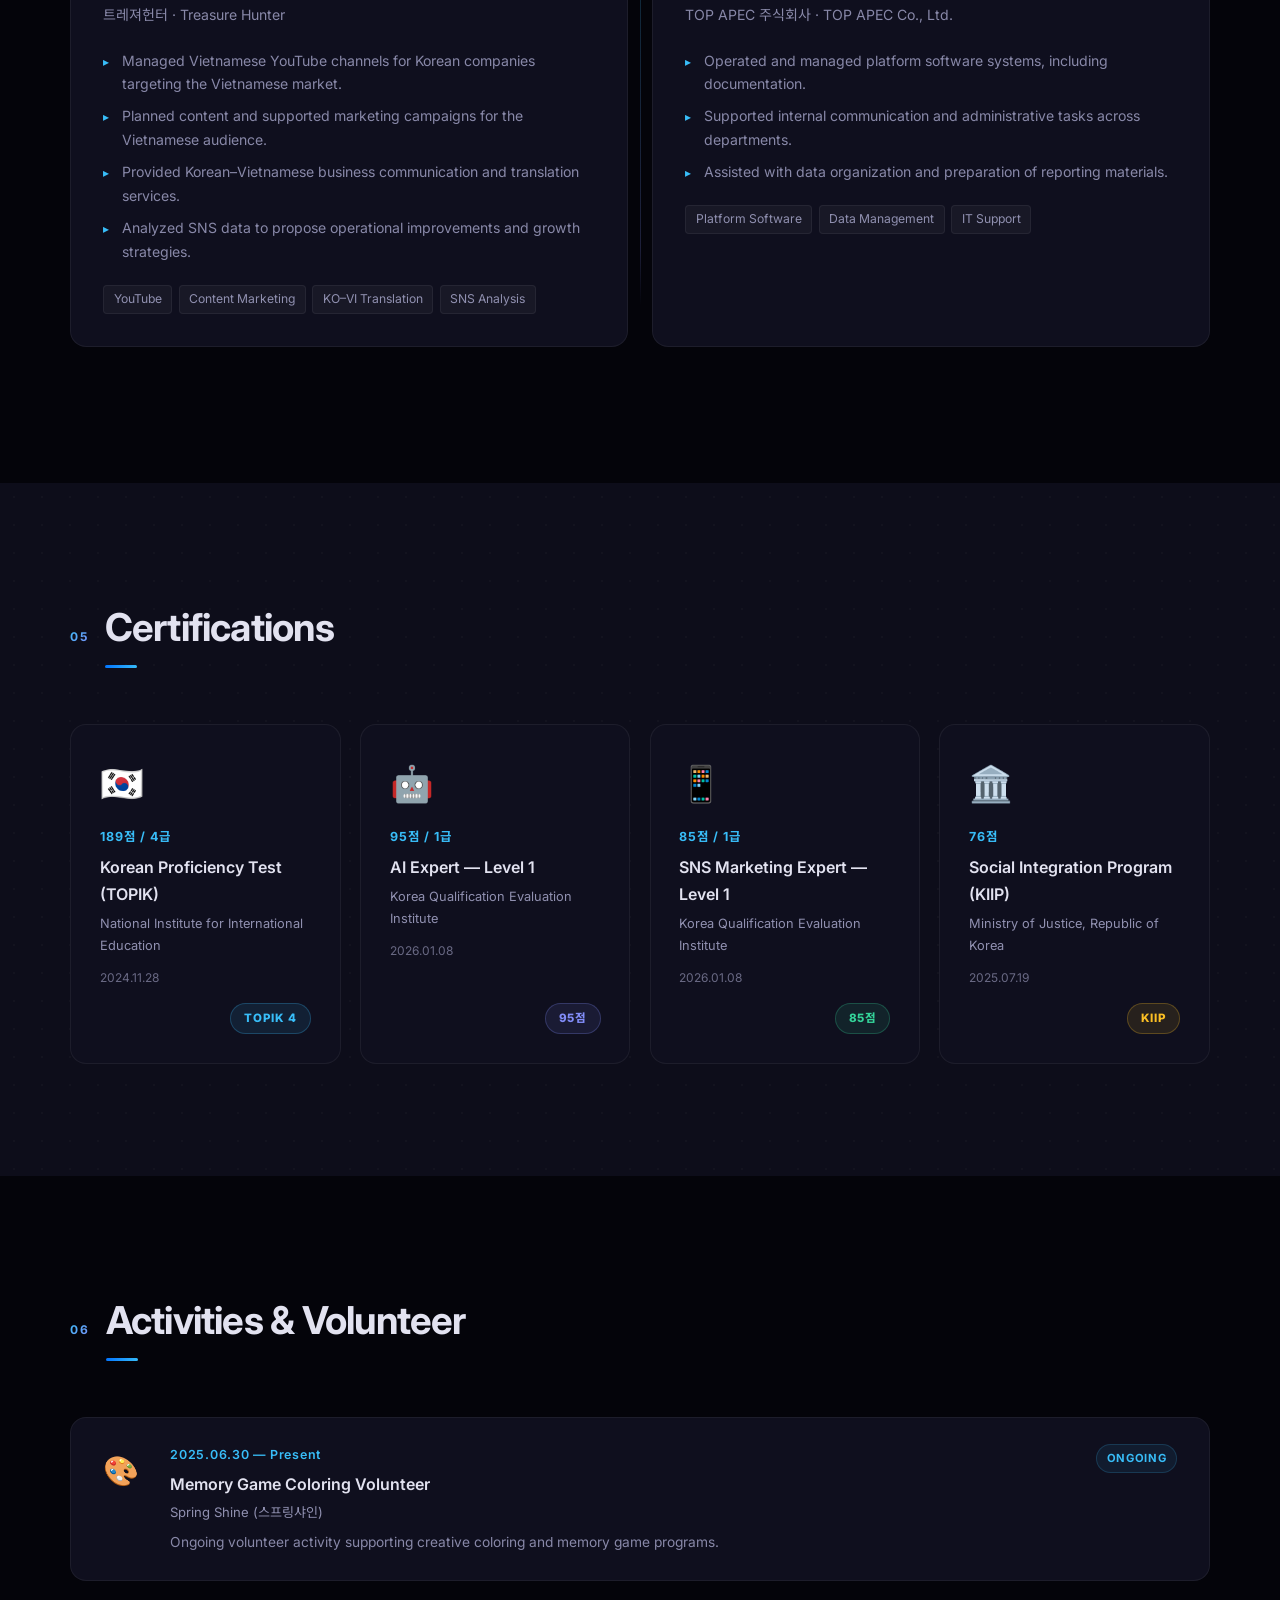
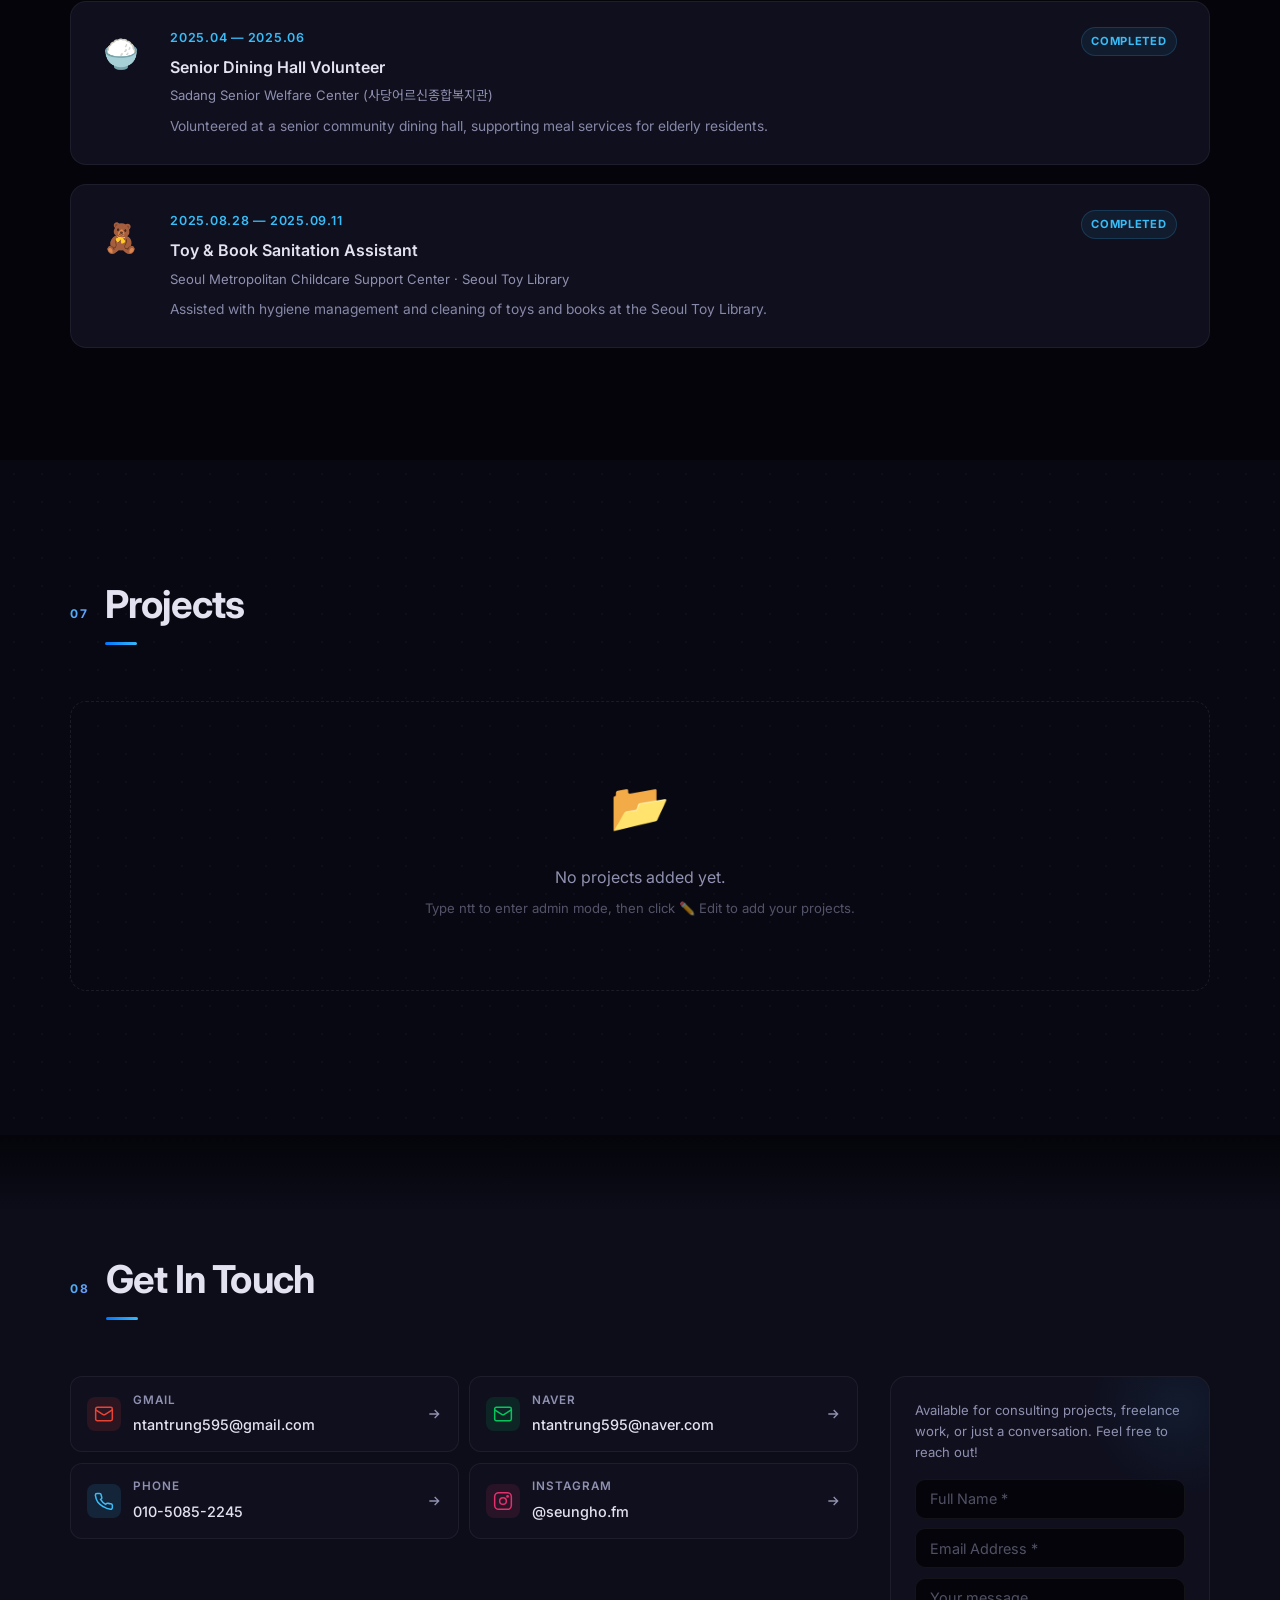
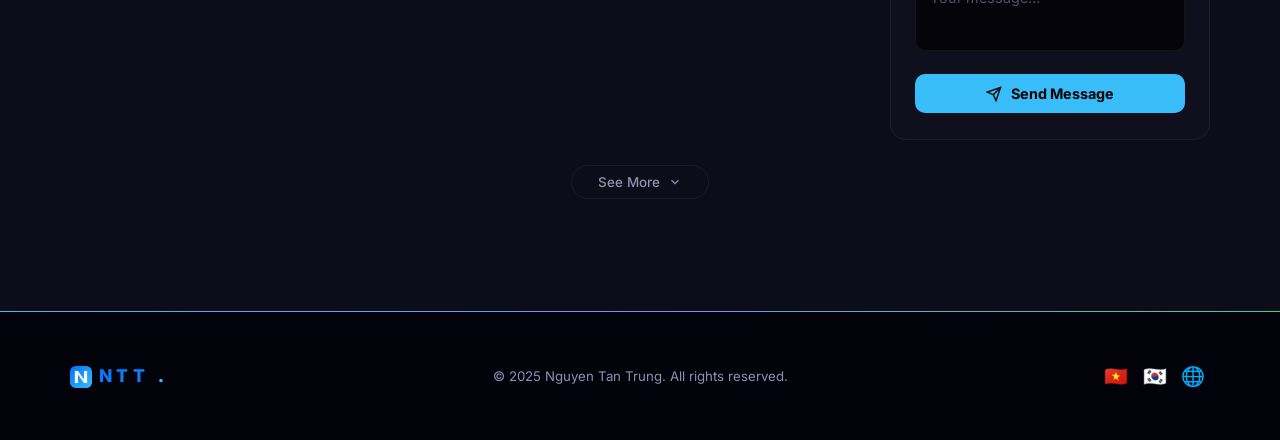
==== commit bbbc2b1a: "Redesign logo: solid white N on gradient square, Korean-standard style" ====
--- a/index.html
+++ b/index.html
@@ -4,11 +4,11 @@
   <meta charset="UTF-8">
   <meta name="viewport" content="width=device-width, initial-scale=1.0">
   <title>NTT · Nguyen Tan Trung</title>
-  <link rel="icon" href="data:image/svg+xml,<svg xmlns='http://www.w3.org/2000/svg' viewBox='0 0 32 32'><defs><linearGradient id='g' x1='0' y1='0' x2='1' y2='1'><stop offset='0%25' stop-color='%2338bdf8'/><stop offset='100%25' stop-color='%23818cf8'/></linearGradient></defs><path d='M5 27 L5 5 L27 27 L27 5' stroke='url(%23g)' stroke-width='4.5' stroke-linecap='round' stroke-linejoin='round' fill='none'/></svg>">
+  <link rel="icon" href="data:image/svg+xml,<svg xmlns='http://www.w3.org/2000/svg' viewBox='0 0 36 36'><defs><linearGradient id='g' x1='0' y1='0' x2='1' y2='1'><stop offset='0%25' stop-color='%230072ff'/><stop offset='100%25' stop-color='%2338bdf8'/></linearGradient></defs><rect width='36' height='36' rx='9' fill='url(%23g)'/><path d='M8 28 L8 8 L13 8 L23 22 L23 8 L28 8 L28 28 L23 28 L13 14 L13 28 Z' fill='white'/></svg>">
   <link rel="preconnect" href="https://fonts.googleapis.com">
   <link rel="preconnect" href="https://fonts.gstatic.com" crossorigin>
   <link href="https://fonts.googleapis.com/css2?family=Inter:ital,wght@0,300;0,400;0,500;0,600;0,700;0,800&family=Noto+Sans+KR:wght@300;400;500;700&display=swap" rel="stylesheet">
-  <link rel="stylesheet" href="css/style.css?v=32">
+  <link rel="stylesheet" href="css/style.css?v=33">
 </head>
 <body>
 
@@ -16,14 +16,15 @@
   <div id="page-loader">
     <div class="loader-inner">
       <div class="loader-logo">
-        <svg width="52" height="52" viewBox="0 0 30 30" fill="none" style="display:block;margin:0 auto 0.6rem">
+        <svg width="64" height="64" viewBox="0 0 36 36" style="display:block;margin:0 auto 1rem;border-radius:16px;overflow:visible" xmlns="http://www.w3.org/2000/svg">
           <defs>
-            <linearGradient id="llG" x1="0" y1="0" x2="30" y2="30" gradientUnits="userSpaceOnUse">
-              <stop offset="0%" stop-color="#38bdf8"/>
-              <stop offset="100%" stop-color="#818cf8"/>
+            <linearGradient id="llBg" x1="0" y1="0" x2="1" y2="1">
+              <stop offset="0%" stop-color="#0072ff"/>
+              <stop offset="100%" stop-color="#38bdf8"/>
             </linearGradient>
           </defs>
-          <path d="M4 26 L4 4 L26 26 L26 4" stroke="url(#llG)" stroke-width="4" stroke-linecap="round" stroke-linejoin="round" fill="none"/>
+          <rect width="36" height="36" rx="9" fill="url(#llBg)"/>
+          <path d="M8 28 L8 8 L13 8 L23 22 L23 8 L28 8 L28 28 L23 28 L13 14 L13 28 Z" fill="white"/>
         </svg>
         <span>NTT<span class="loader-dot">.</span></span>
       </div>
@@ -49,14 +50,15 @@
   <nav id="navbar">
     <div class="nav-container">
       <div class="nav-logo" id="adminTrigger" title="">
-        <svg class="logo-mark" width="26" height="26" viewBox="0 0 30 30" fill="none" xmlns="http://www.w3.org/2000/svg">
+        <svg class="logo-mark" width="32" height="32" viewBox="0 0 36 36" xmlns="http://www.w3.org/2000/svg">
           <defs>
-            <linearGradient id="nttG" x1="0" y1="0" x2="30" y2="30" gradientUnits="userSpaceOnUse">
-              <stop offset="0%" stop-color="#38bdf8"/>
-              <stop offset="100%" stop-color="#818cf8"/>
+            <linearGradient id="nttBg" x1="0" y1="0" x2="1" y2="1">
+              <stop offset="0%" stop-color="#0072ff"/>
+              <stop offset="100%" stop-color="#38bdf8"/>
             </linearGradient>
           </defs>
-          <path d="M4 26 L4 4 L26 26 L26 4" stroke="url(#nttG)" stroke-width="4" stroke-linecap="round" stroke-linejoin="round" fill="none"/>
+          <rect width="36" height="36" rx="9" fill="url(#nttBg)"/>
+          <path d="M8 28 L8 8 L13 8 L23 22 L23 8 L28 8 L28 28 L23 28 L13 14 L13 28 Z" fill="white"/>
         </svg>
         <span class="logo-text">NTT</span>
         <span class="logo-dot"></span>
@@ -873,9 +875,10 @@
     <div class="container">
       <div class="footer-inner">
         <div class="footer-logo">
-          <svg width="20" height="20" viewBox="0 0 30 30" fill="none" style="display:inline-block;vertical-align:middle;margin-right:6px">
-            <defs><linearGradient id="flG" x1="0" y1="0" x2="30" y2="30" gradientUnits="userSpaceOnUse"><stop offset="0%" stop-color="#38bdf8"/><stop offset="100%" stop-color="#818cf8"/></linearGradient></defs>
-            <path d="M4 26 L4 4 L26 26 L26 4" stroke="url(#flG)" stroke-width="4" stroke-linecap="round" stroke-linejoin="round" fill="none"/>
+          <svg width="22" height="22" viewBox="0 0 36 36" style="display:inline-block;vertical-align:middle;margin-right:7px;border-radius:5px" xmlns="http://www.w3.org/2000/svg">
+            <defs><linearGradient id="flG" x1="0" y1="0" x2="1" y2="1"><stop offset="0%" stop-color="#0072ff"/><stop offset="100%" stop-color="#38bdf8"/></linearGradient></defs>
+            <rect width="36" height="36" rx="9" fill="url(#flG)"/>
+            <path d="M8 28 L8 8 L13 8 L23 22 L23 8 L28 8 L28 28 L23 28 L13 14 L13 28 Z" fill="white"/>
           </svg>NTT
         </div>
         <p data-en="© 2025 Nguyen Tan Trung. All rights reserved." data-kr="© 2025 응우옌 탄 쭝. 모든 권리 보유.">© 2025 Nguyen Tan Trung. All rights reserved.</p>
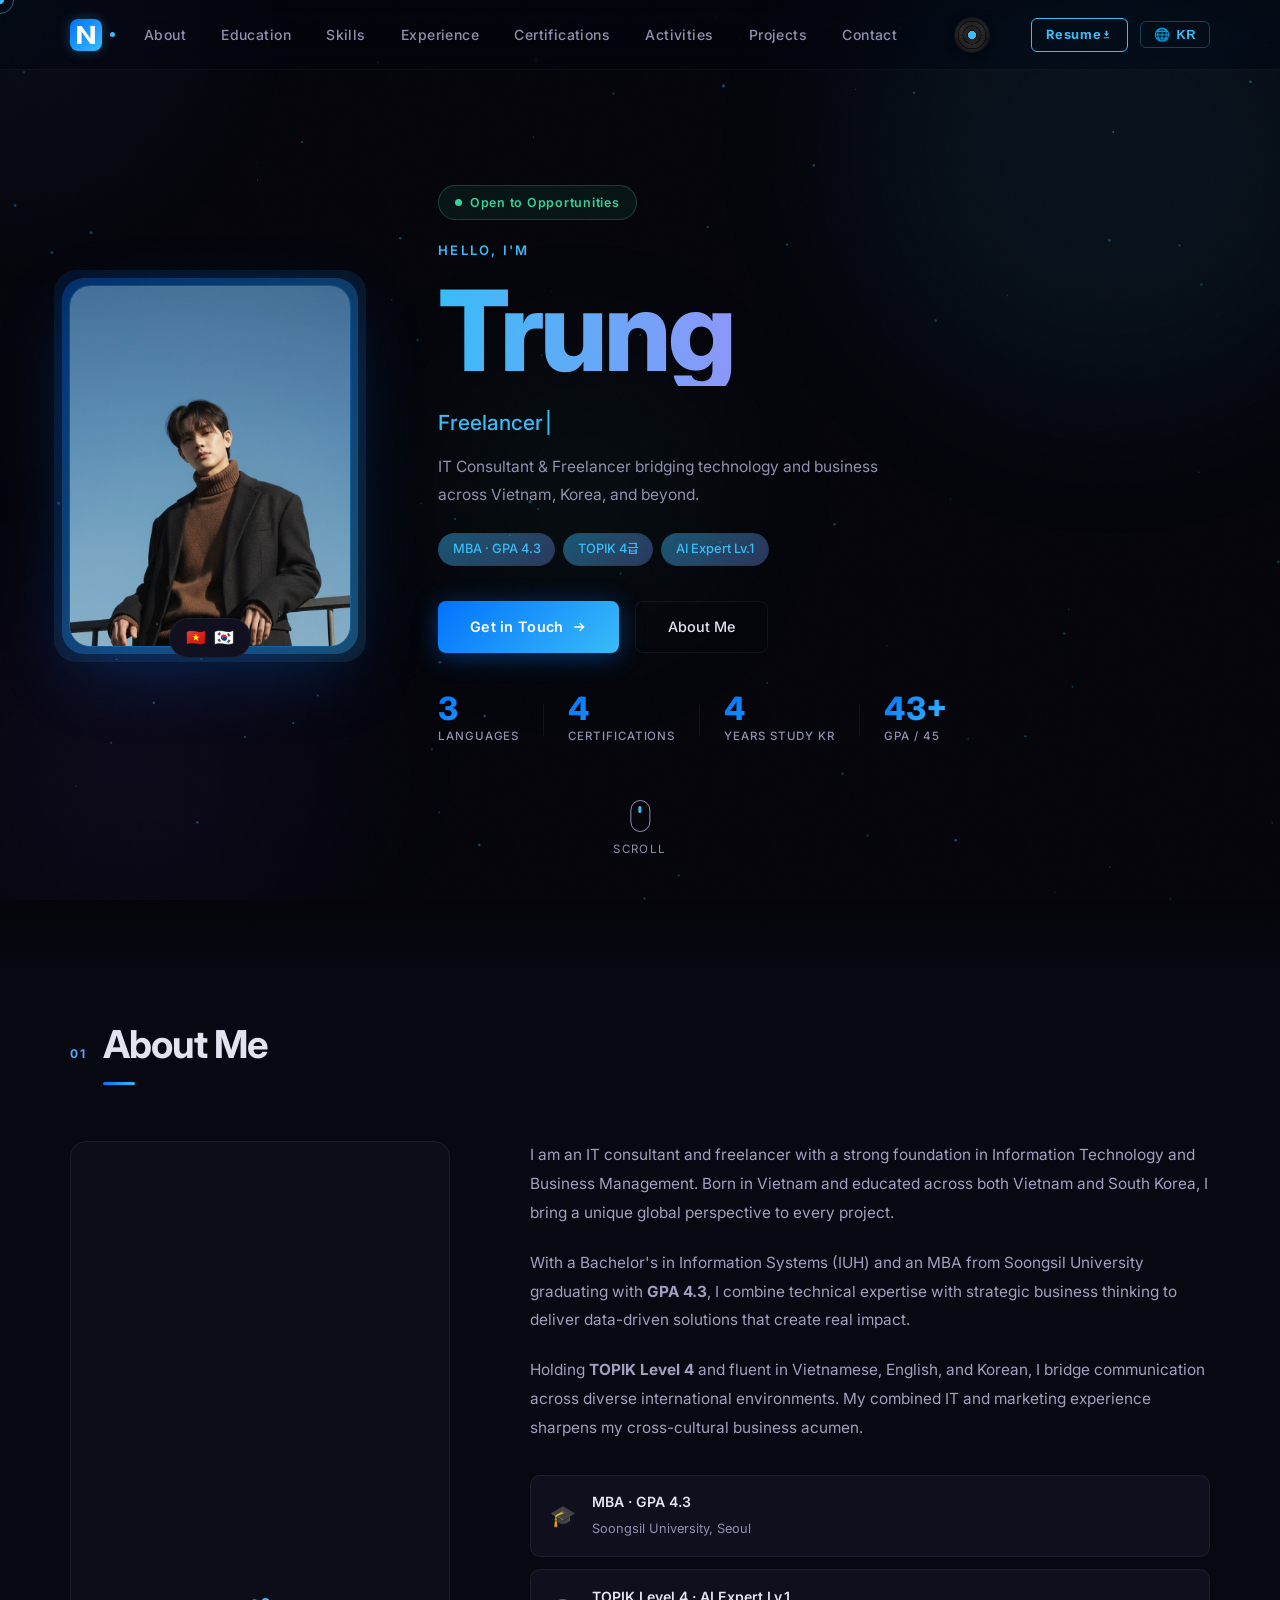
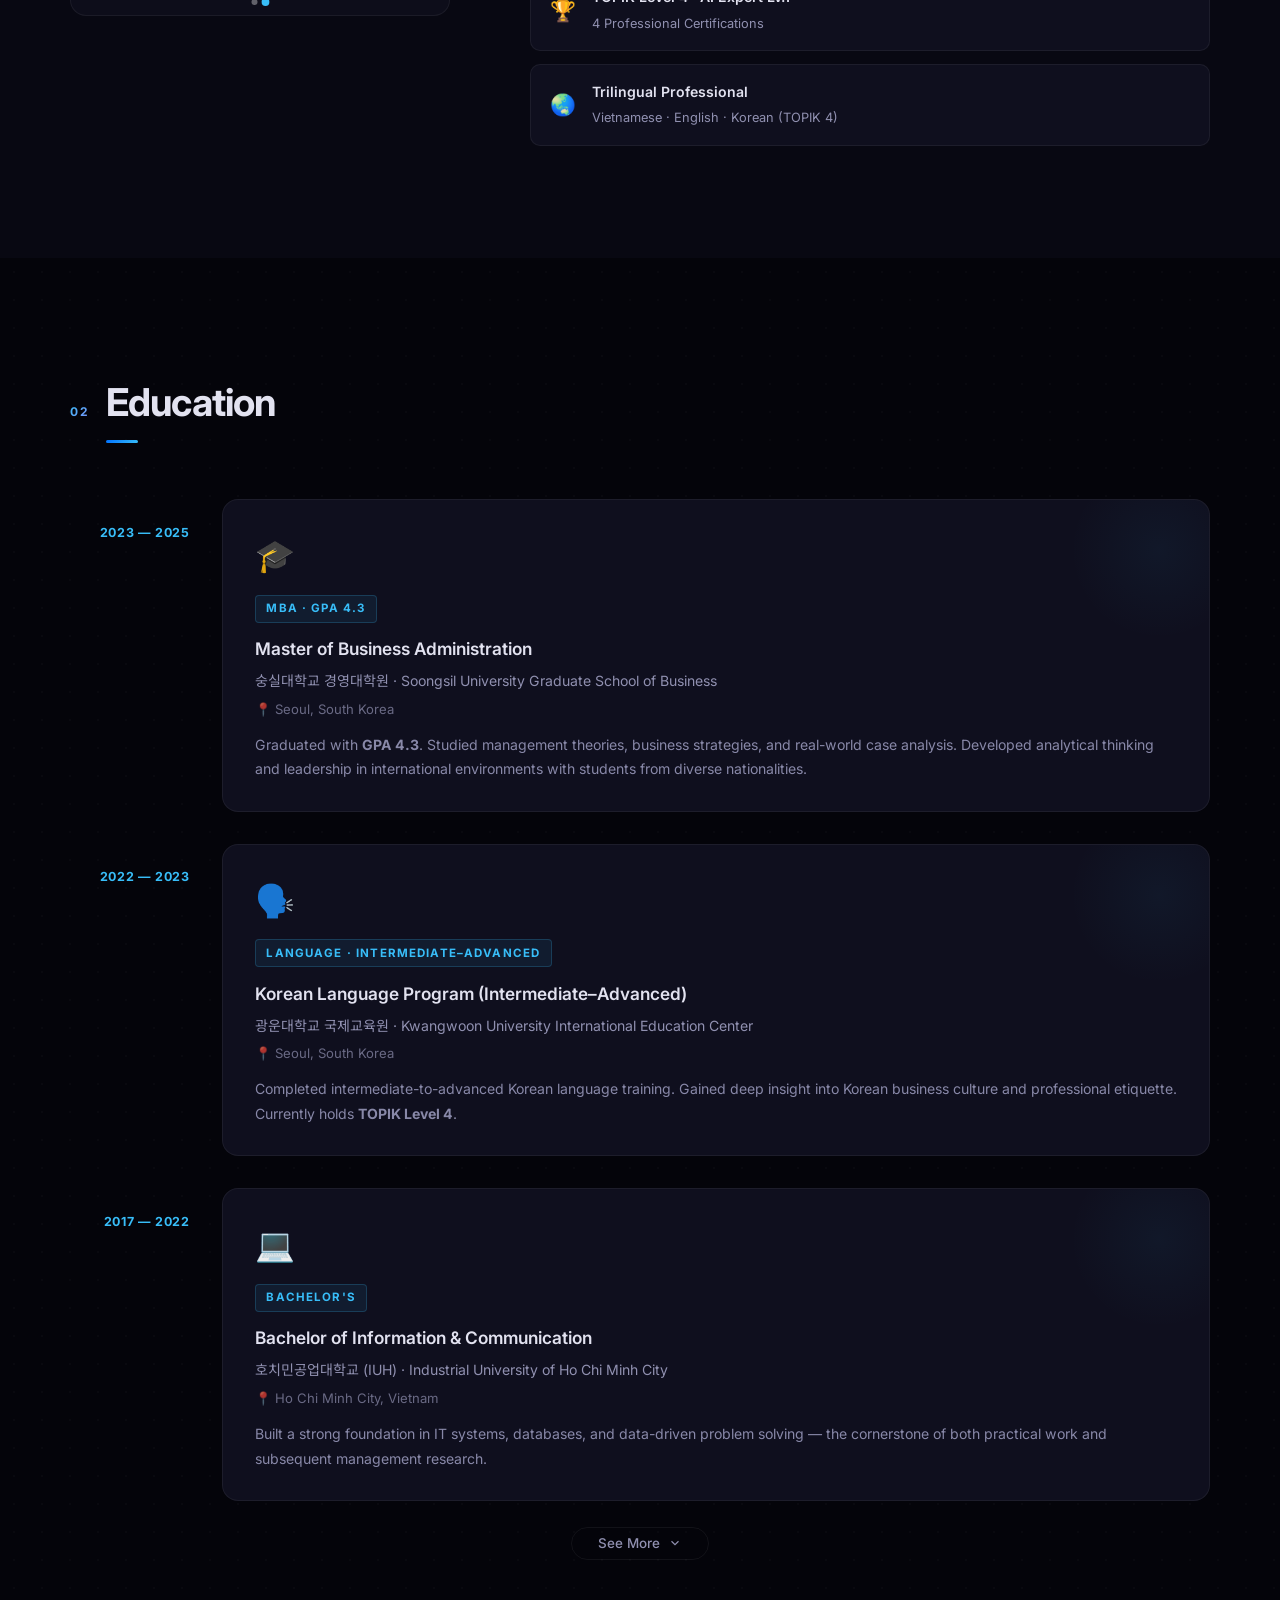
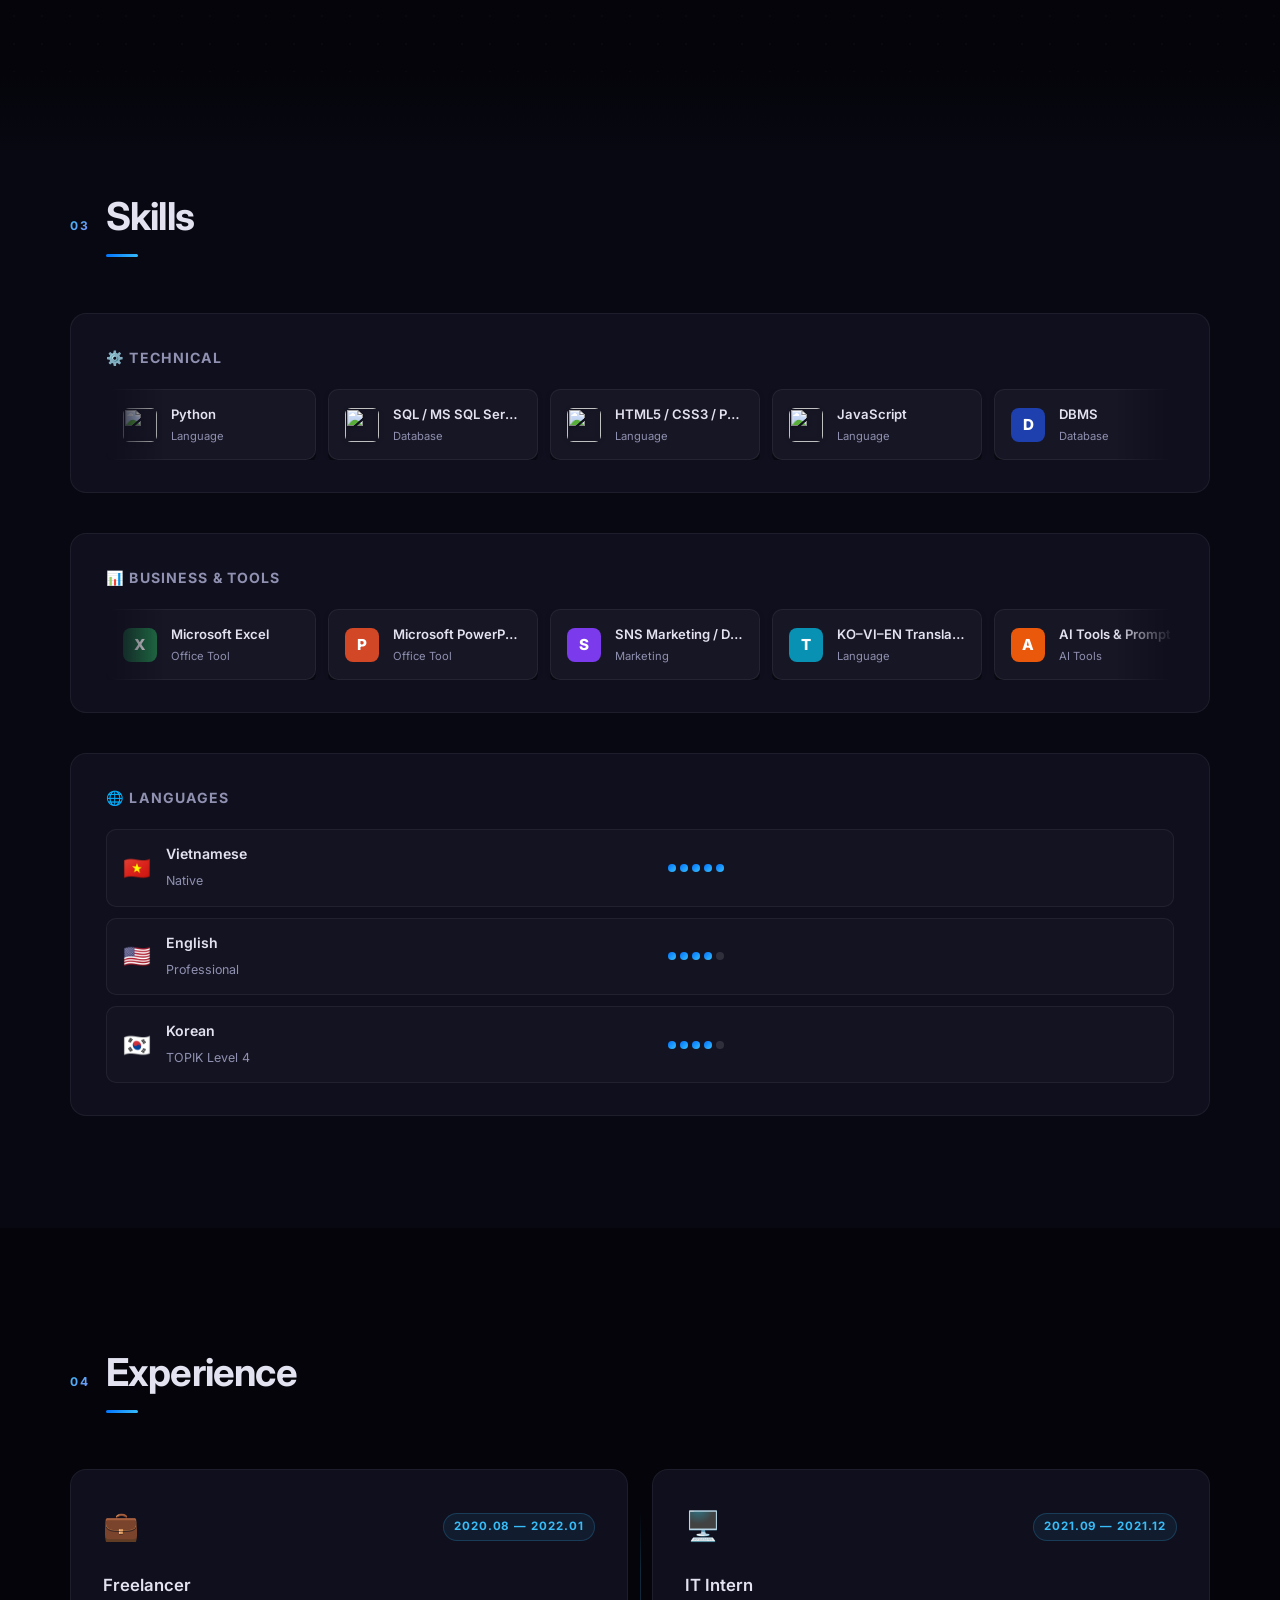
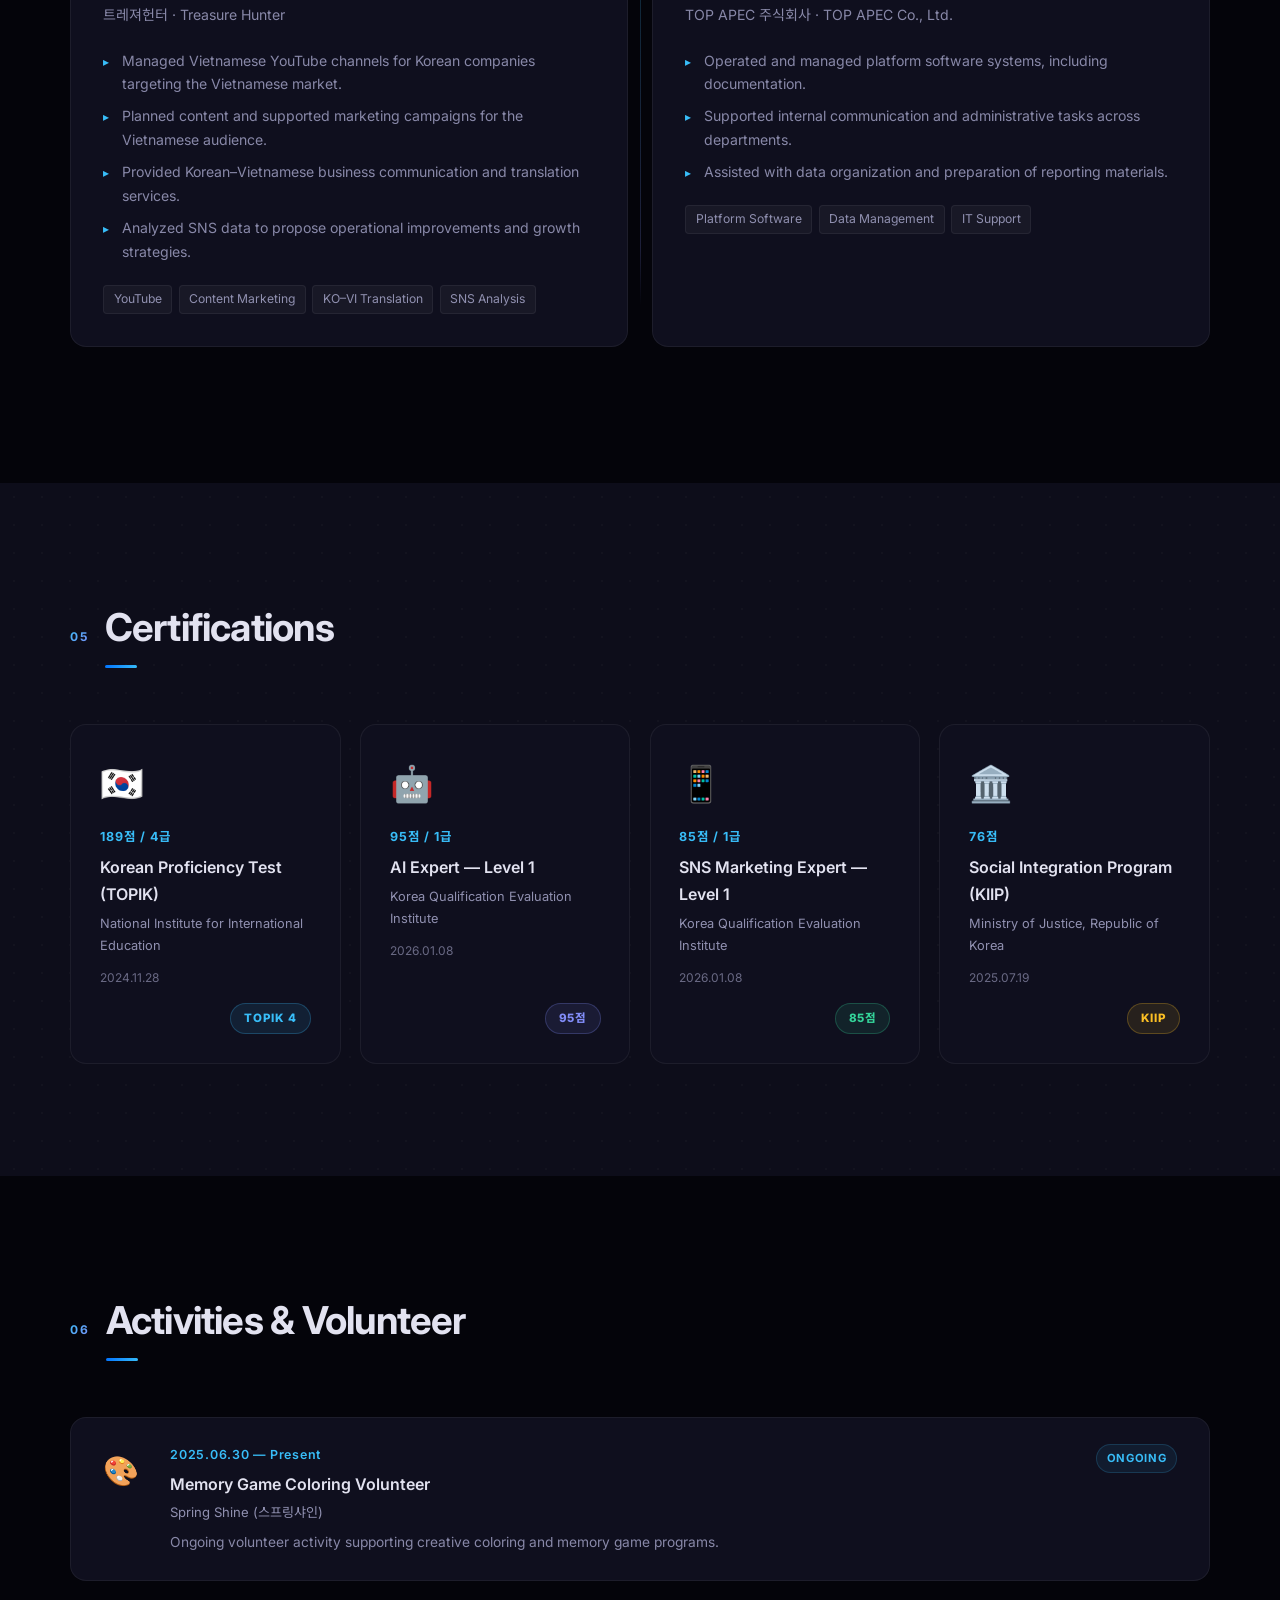
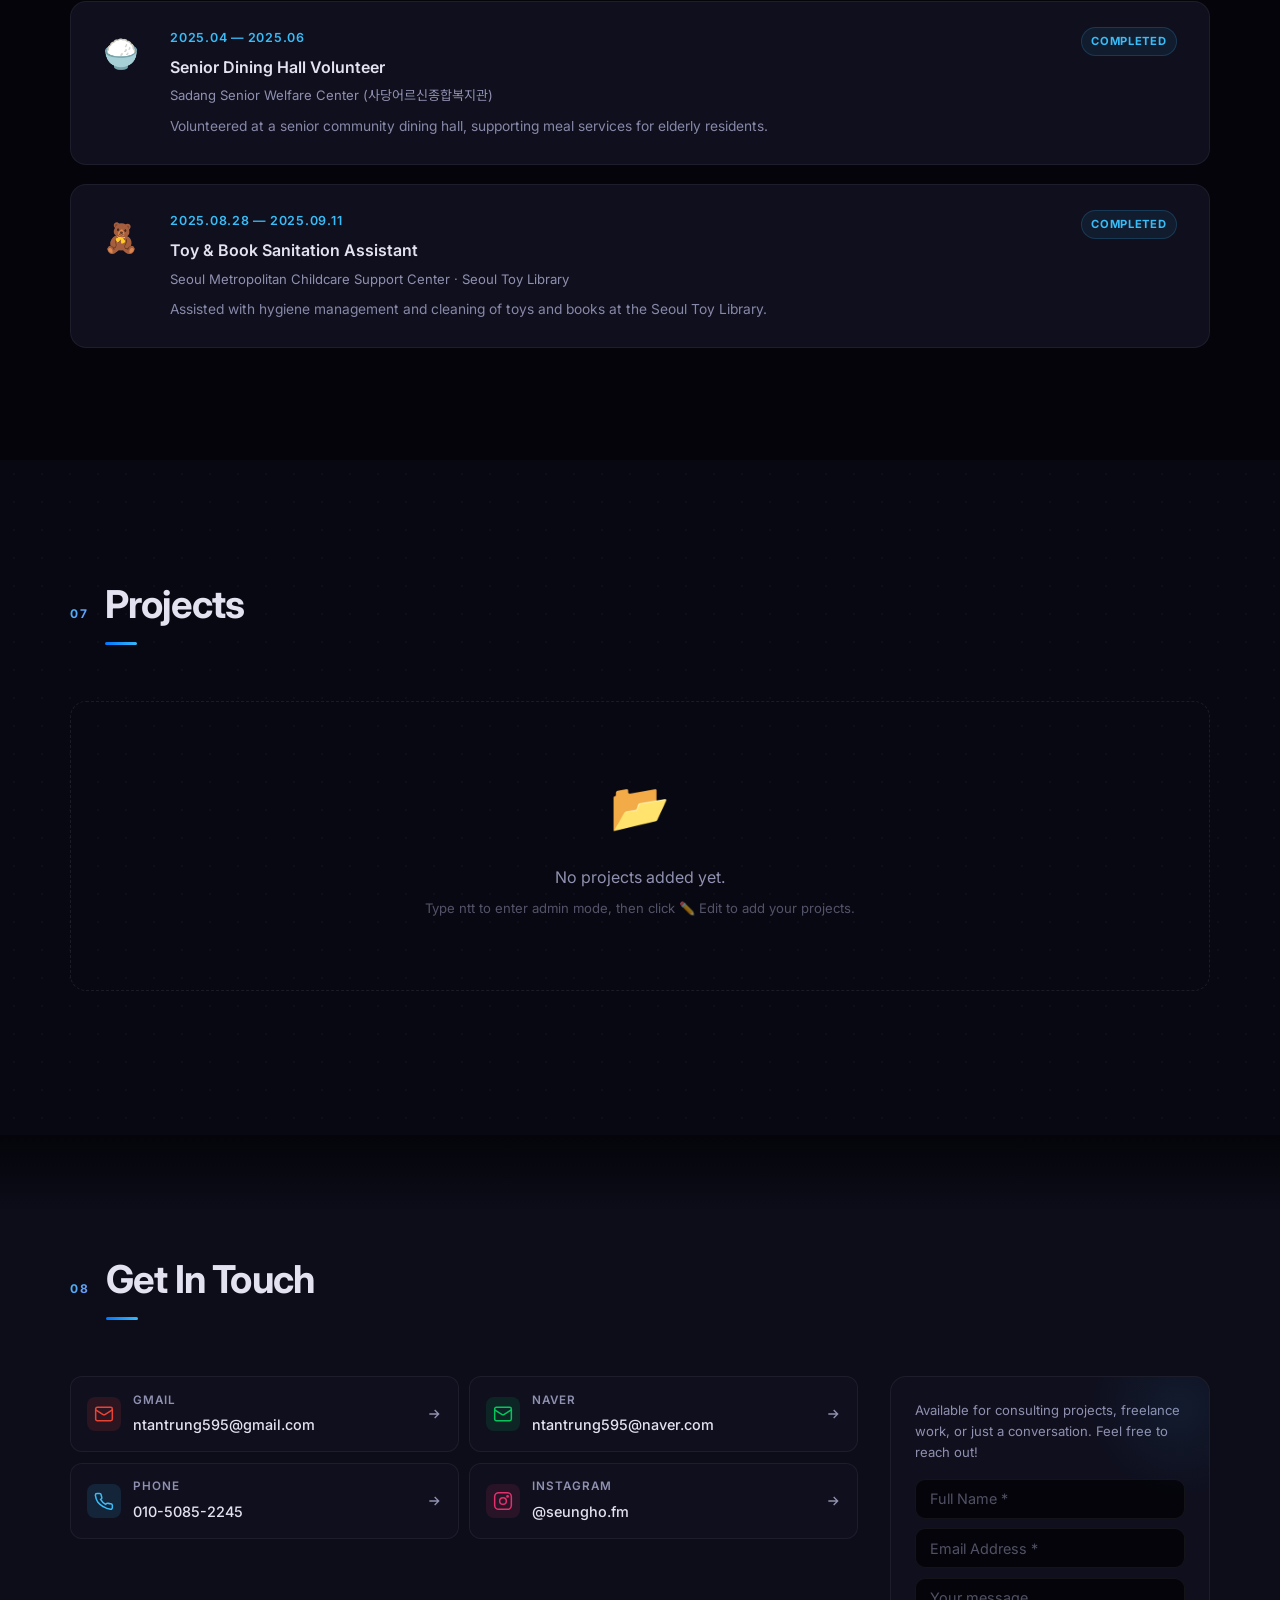
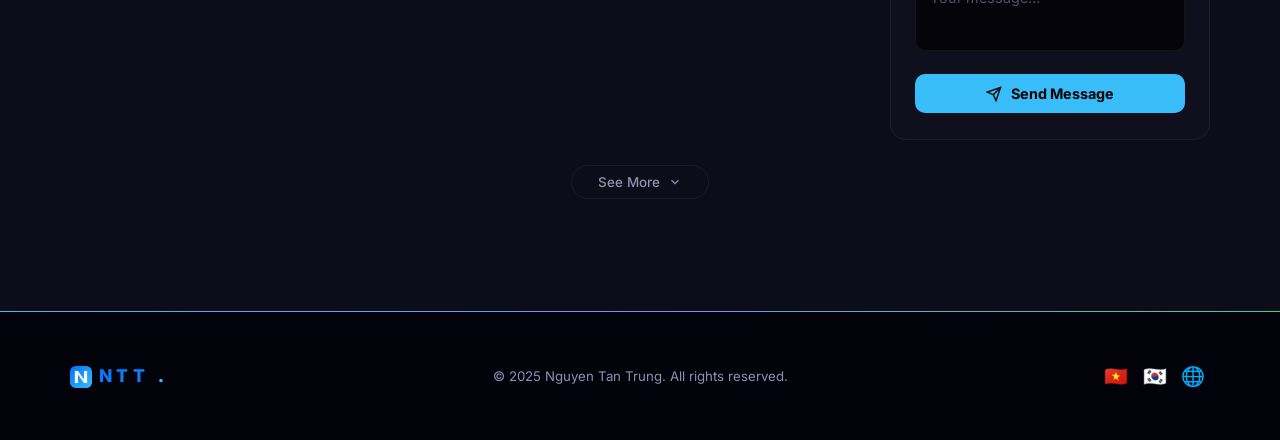
==== commit f80ab413: "Remove duplicate NTT text from navbar — keep icon mark only" ====
--- a/index.html
+++ b/index.html
@@ -60,7 +60,6 @@
           <rect width="36" height="36" rx="9" fill="url(#nttBg)"/>
           <path d="M8 28 L8 8 L13 8 L23 22 L23 8 L28 8 L28 28 L23 28 L13 14 L13 28 Z" fill="white"/>
         </svg>
-        <span class="logo-text">NTT</span>
         <span class="logo-dot"></span>
       </div>
 
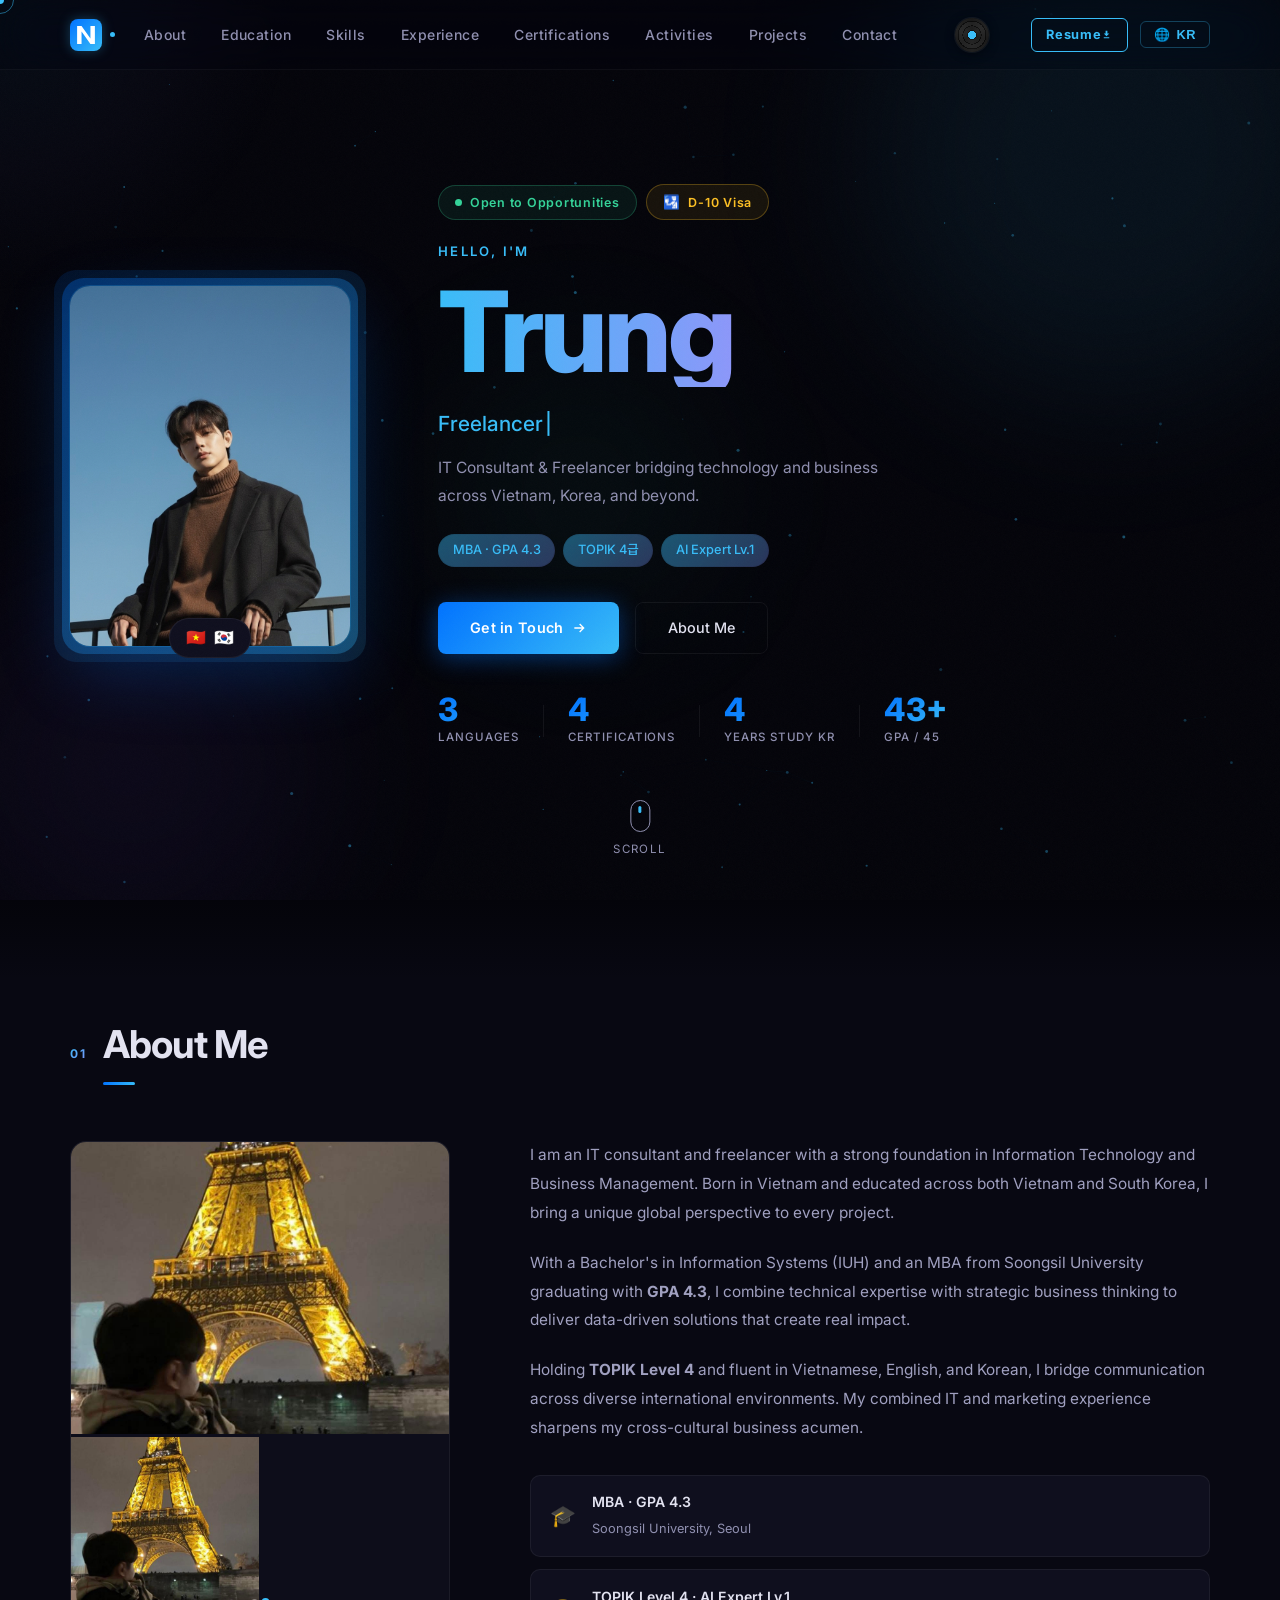
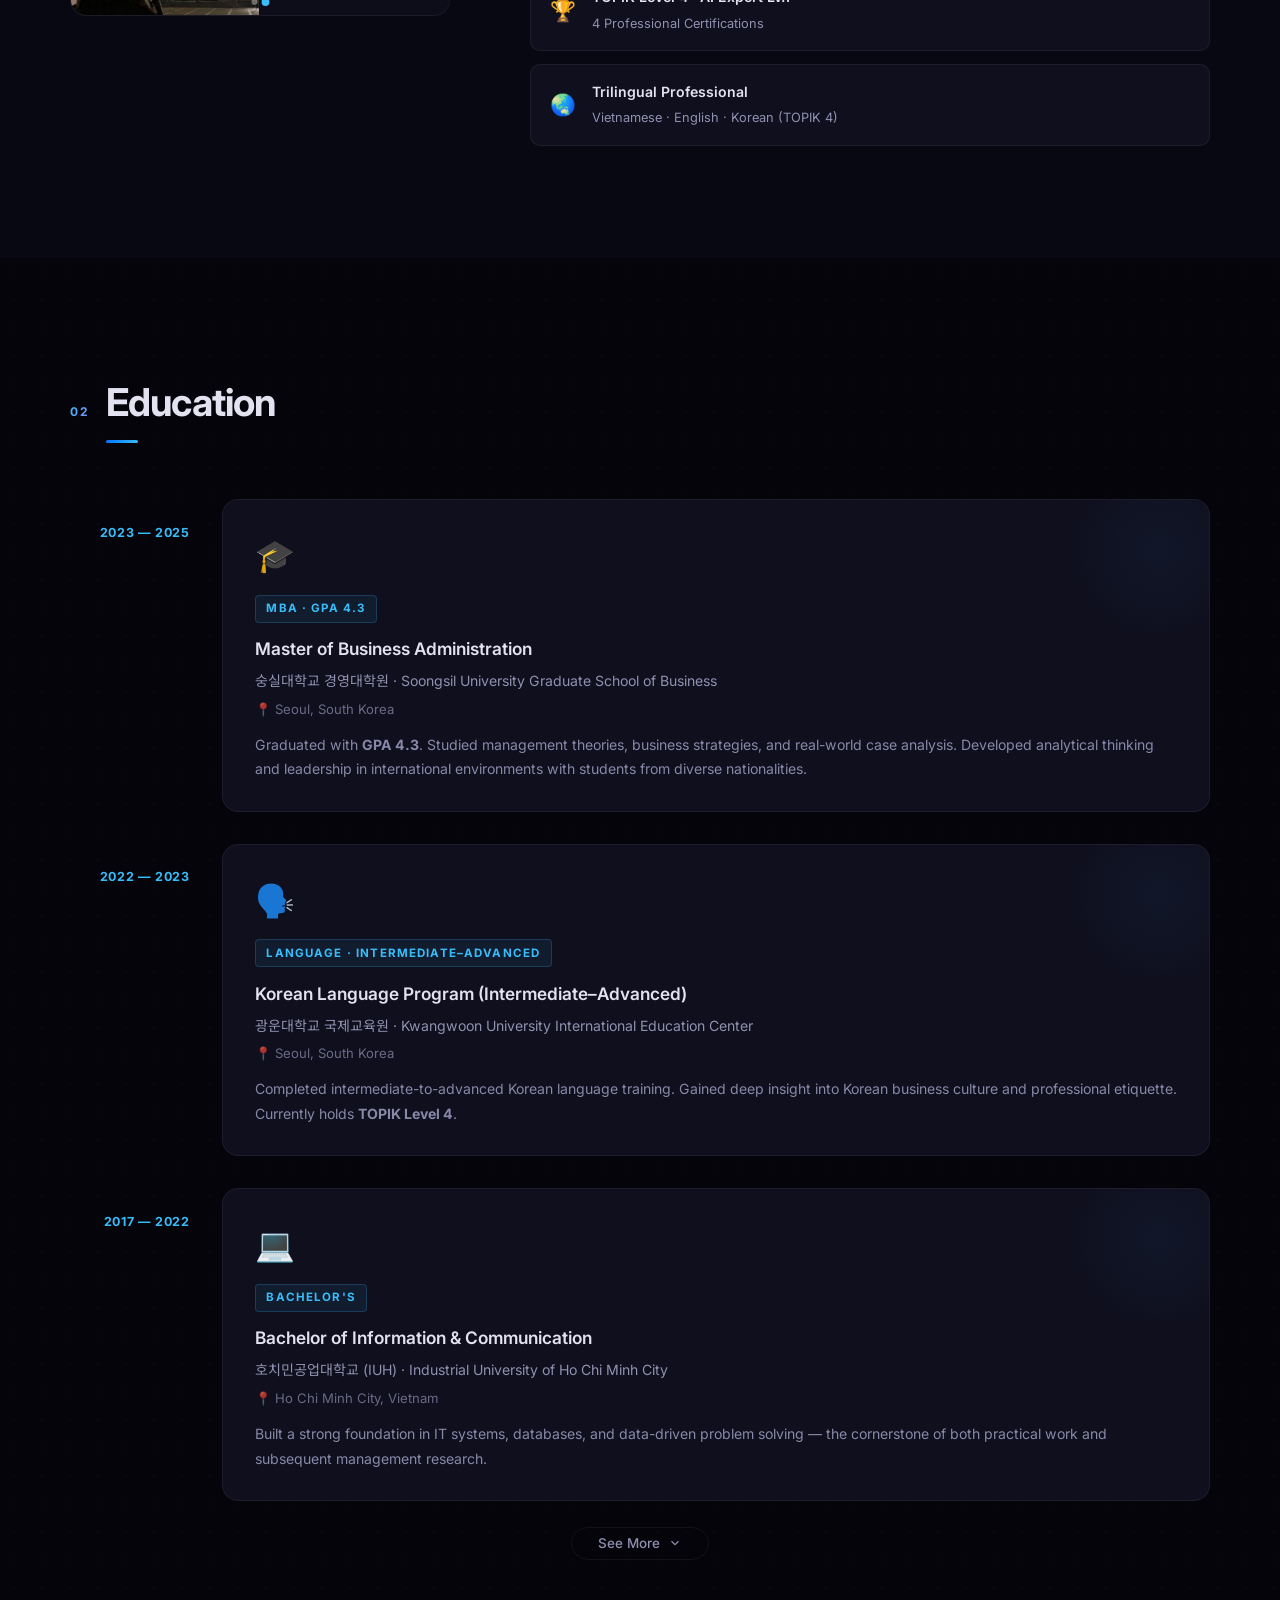
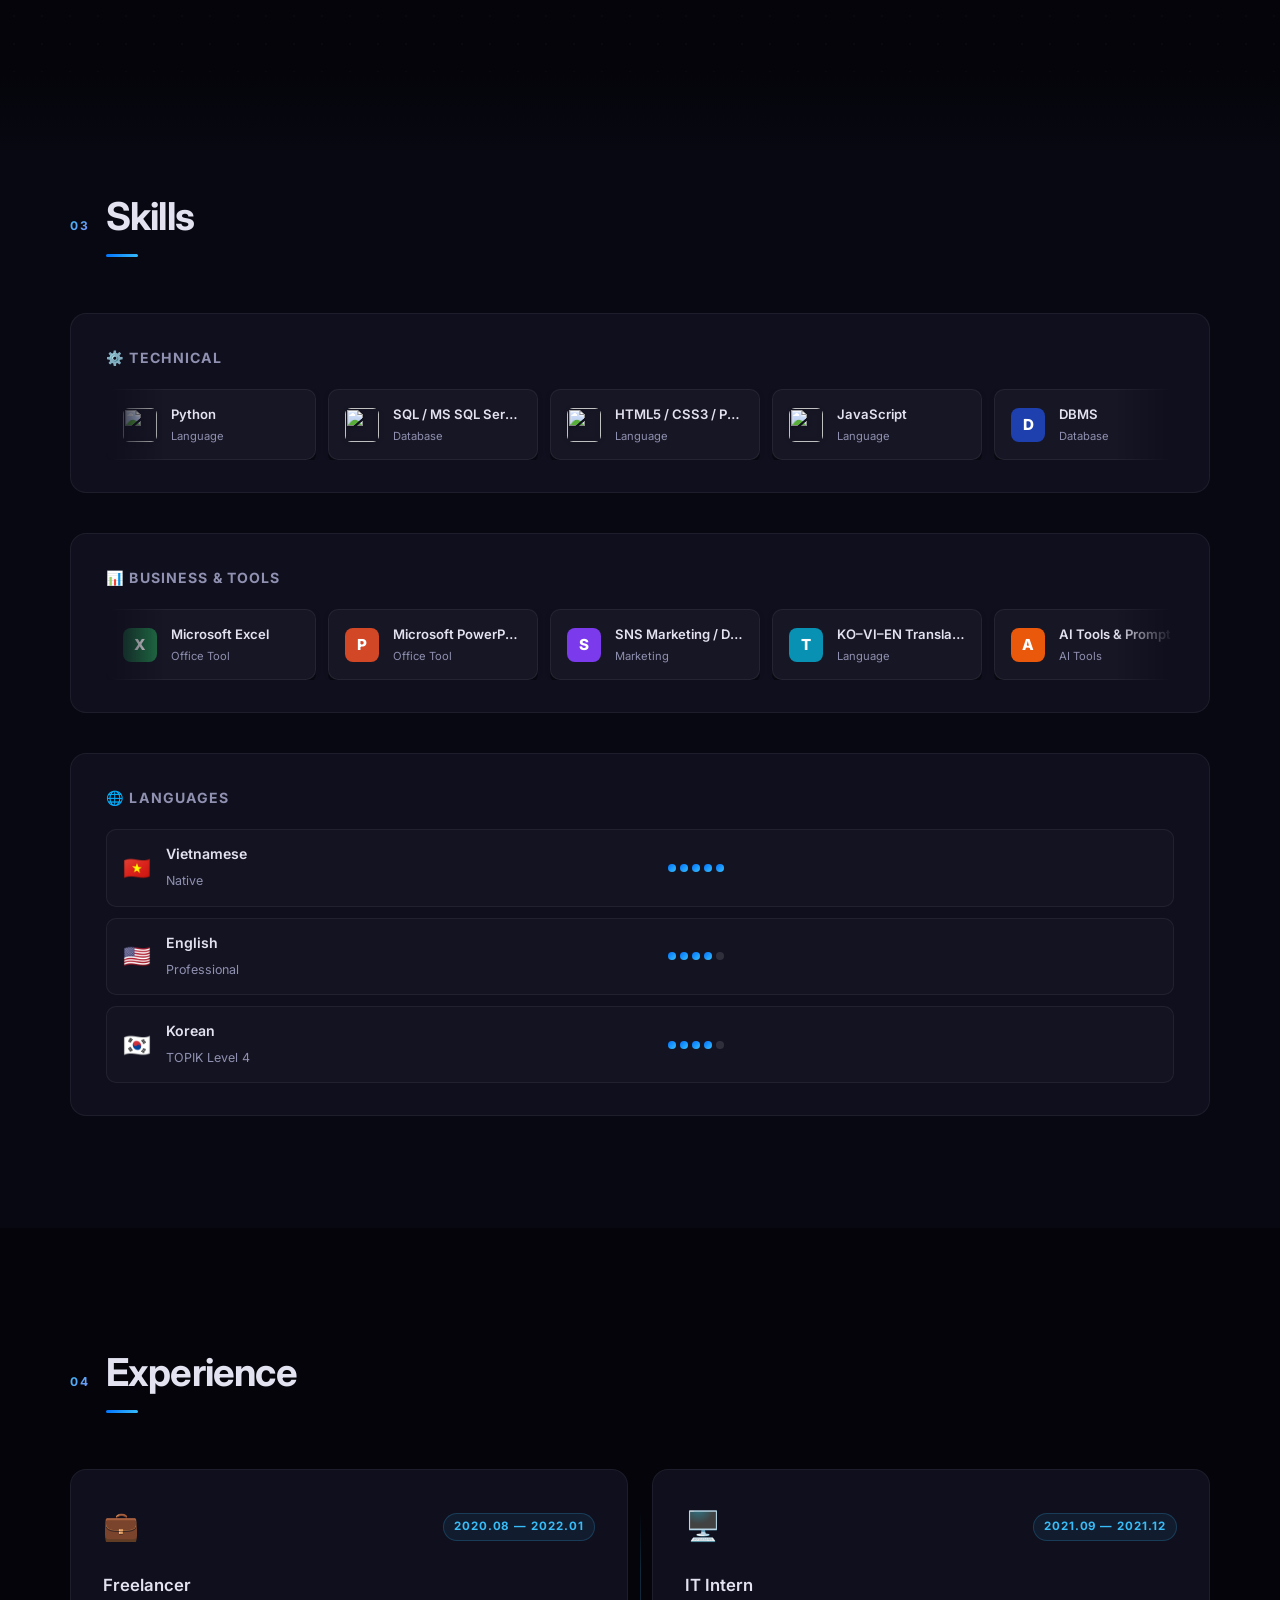
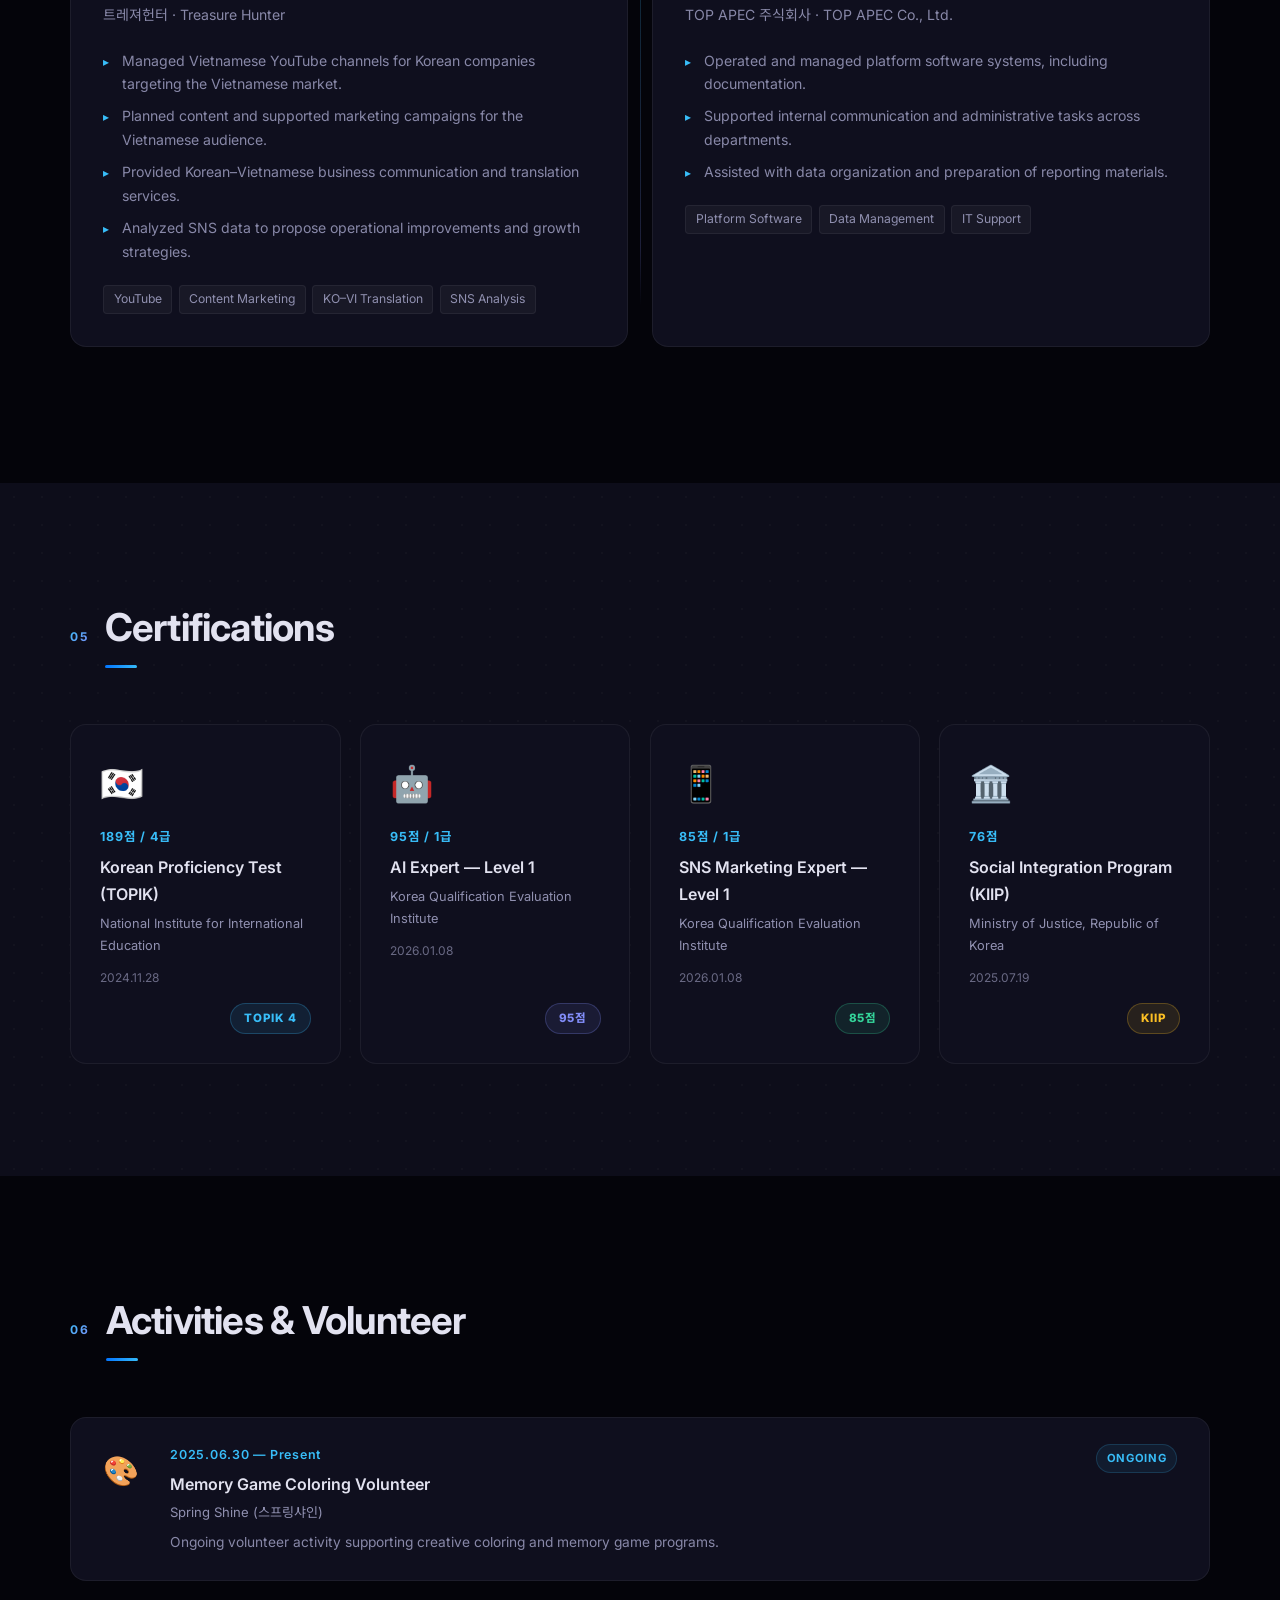
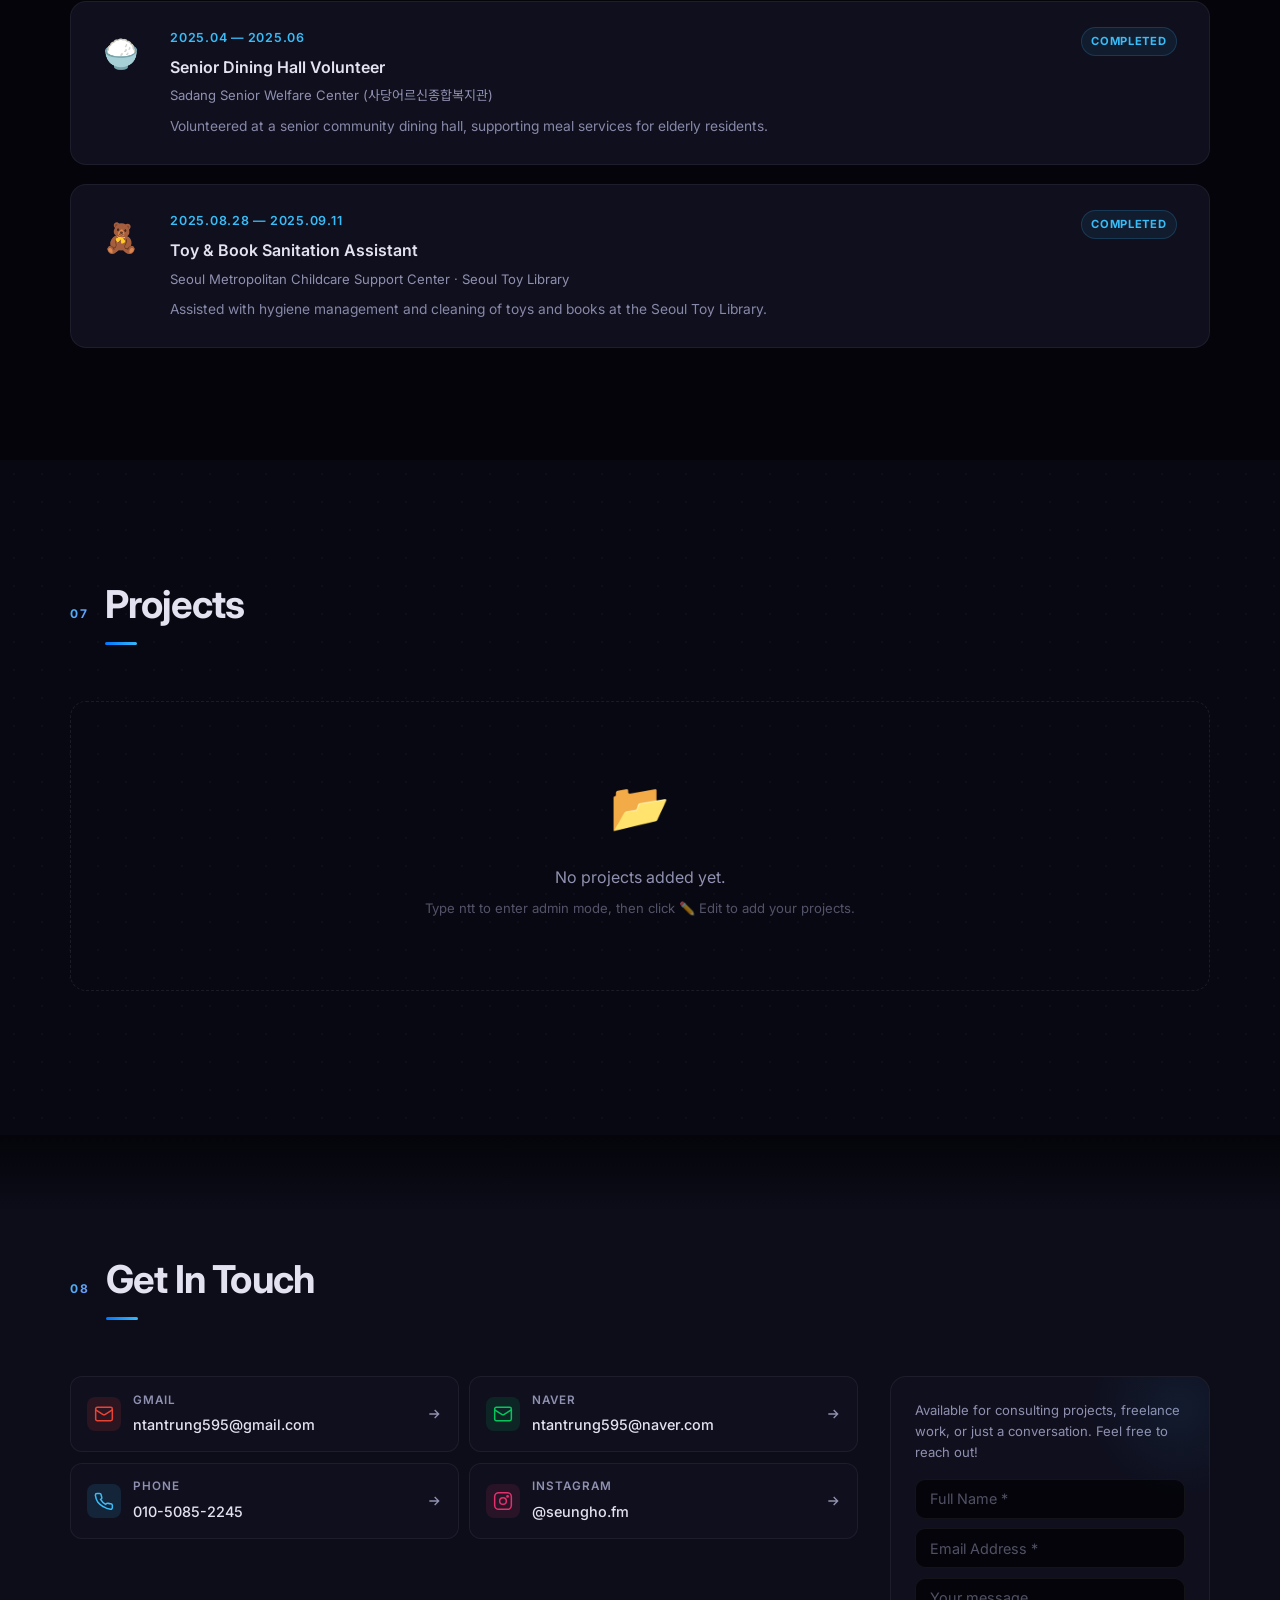
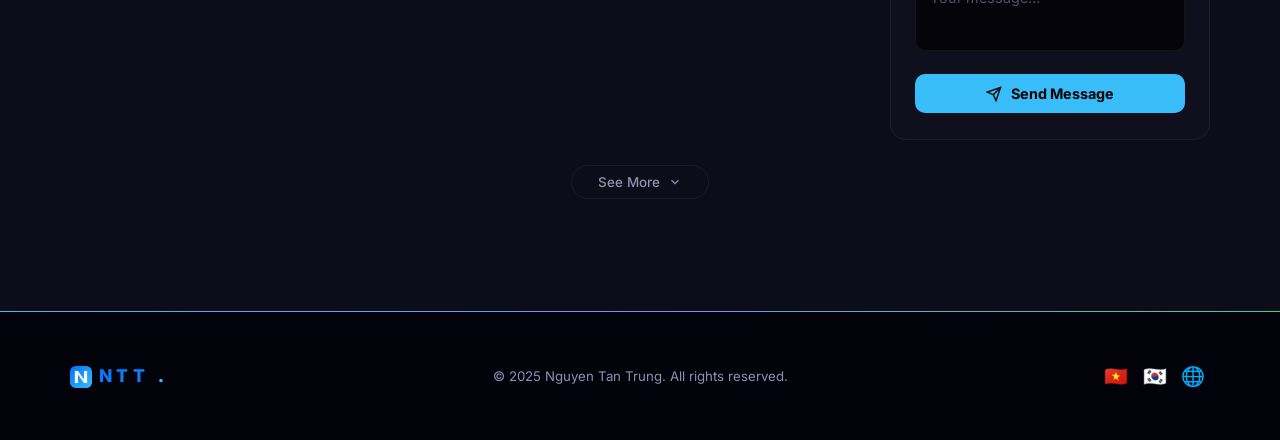
==== commit c065ce6d: "Add D-10 visa badge to hero section" ====
--- a/index.html
+++ b/index.html
@@ -8,7 +8,7 @@
   <link rel="preconnect" href="https://fonts.googleapis.com">
   <link rel="preconnect" href="https://fonts.gstatic.com" crossorigin>
   <link href="https://fonts.googleapis.com/css2?family=Inter:ital,wght@0,300;0,400;0,500;0,600;0,700;0,800&family=Noto+Sans+KR:wght@300;400;500;700&display=swap" rel="stylesheet">
-  <link rel="stylesheet" href="css/style.css?v=33">
+  <link rel="stylesheet" href="css/style.css?v=34">
 </head>
 <body>
 
@@ -148,7 +148,10 @@
       </div>
 
       <div class="hero-text">
-        <div class="avail-badge hero-enter" style="--d:0ms"><span class="avail-dot"></span><span data-en="Open to Opportunities" data-kr="채용 지원 가능">Open to Opportunities</span></div>
+        <div class="hero-badges hero-enter" style="--d:0ms">
+          <div class="avail-badge"><span class="avail-dot"></span><span data-en="Open to Opportunities" data-kr="채용 지원 가능">Open to Opportunities</span></div>
+          <div class="visa-badge"><span class="visa-icon">🛂</span><span data-en="D-10 Visa" data-kr="D-10 구직비자">D-10 Visa</span></div>
+        </div>
         <div class="hero-tag hero-enter" style="--d:100ms" data-en="Hello, I'm" data-kr="안녕하세요, 저는">Hello, I'm</div>
         <h1 class="hero-name hero-enter" style="--d:200ms">
           <span class="name-line" id="heroName" data-en="Trung" data-kr="고승호">Trung</span>
--- a/css/style.css
+++ b/css/style.css
@@ -3657,6 +3657,37 @@
 #back-top:hover { background: rgba(56,189,248,0.25); border-color: var(--a1); }
 
 /* ==========================================
+   HERO BADGES ROW
+========================================== */
+.hero-badges {
+  display: flex;
+  align-items: center;
+  flex-wrap: wrap;
+  gap: 0.6rem;
+  margin-bottom: 1.2rem;
+}
+.hero-badges .avail-badge,
+.hero-badges .visa-badge { margin-bottom: 0; }
+
+/* ==========================================
+   VISA BADGE
+========================================== */
+.visa-badge {
+  display: inline-flex;
+  align-items: center;
+  gap: 0.45rem;
+  background: rgba(251,191,36,0.08);
+  border: 1px solid rgba(251,191,36,0.28);
+  color: #fbbf24;
+  padding: 0.35rem 1rem;
+  border-radius: 100px;
+  font-size: 0.78rem;
+  font-weight: 600;
+  letter-spacing: 0.06em;
+}
+.visa-icon { font-size: 0.85rem; }
+
+/* ==========================================
    AVAILABILITY BADGE
 ========================================== */
 .avail-badge {
@@ -3671,7 +3702,6 @@
   font-size: 0.78rem;
   font-weight: 600;
   letter-spacing: 0.06em;
-  margin-bottom: 1.2rem;
 }
 .avail-dot {
   width: 7px; height: 7px;
